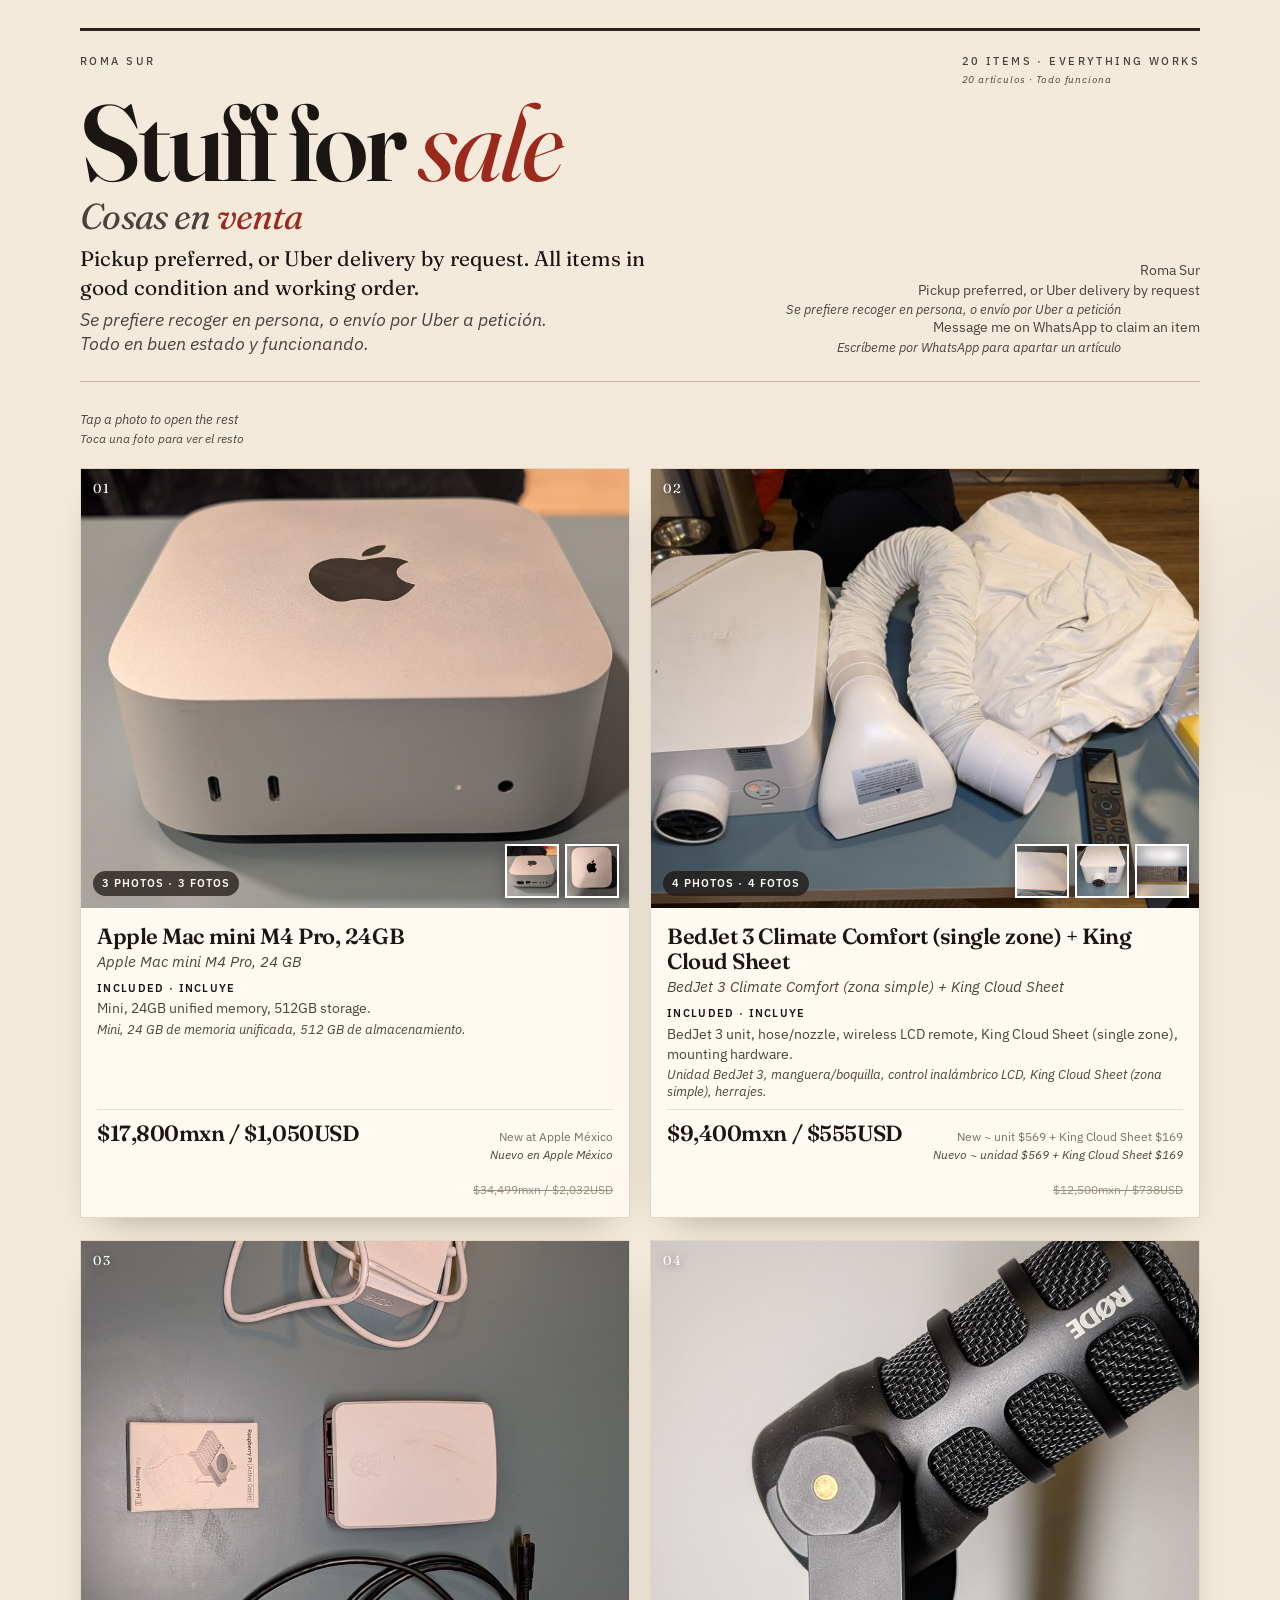
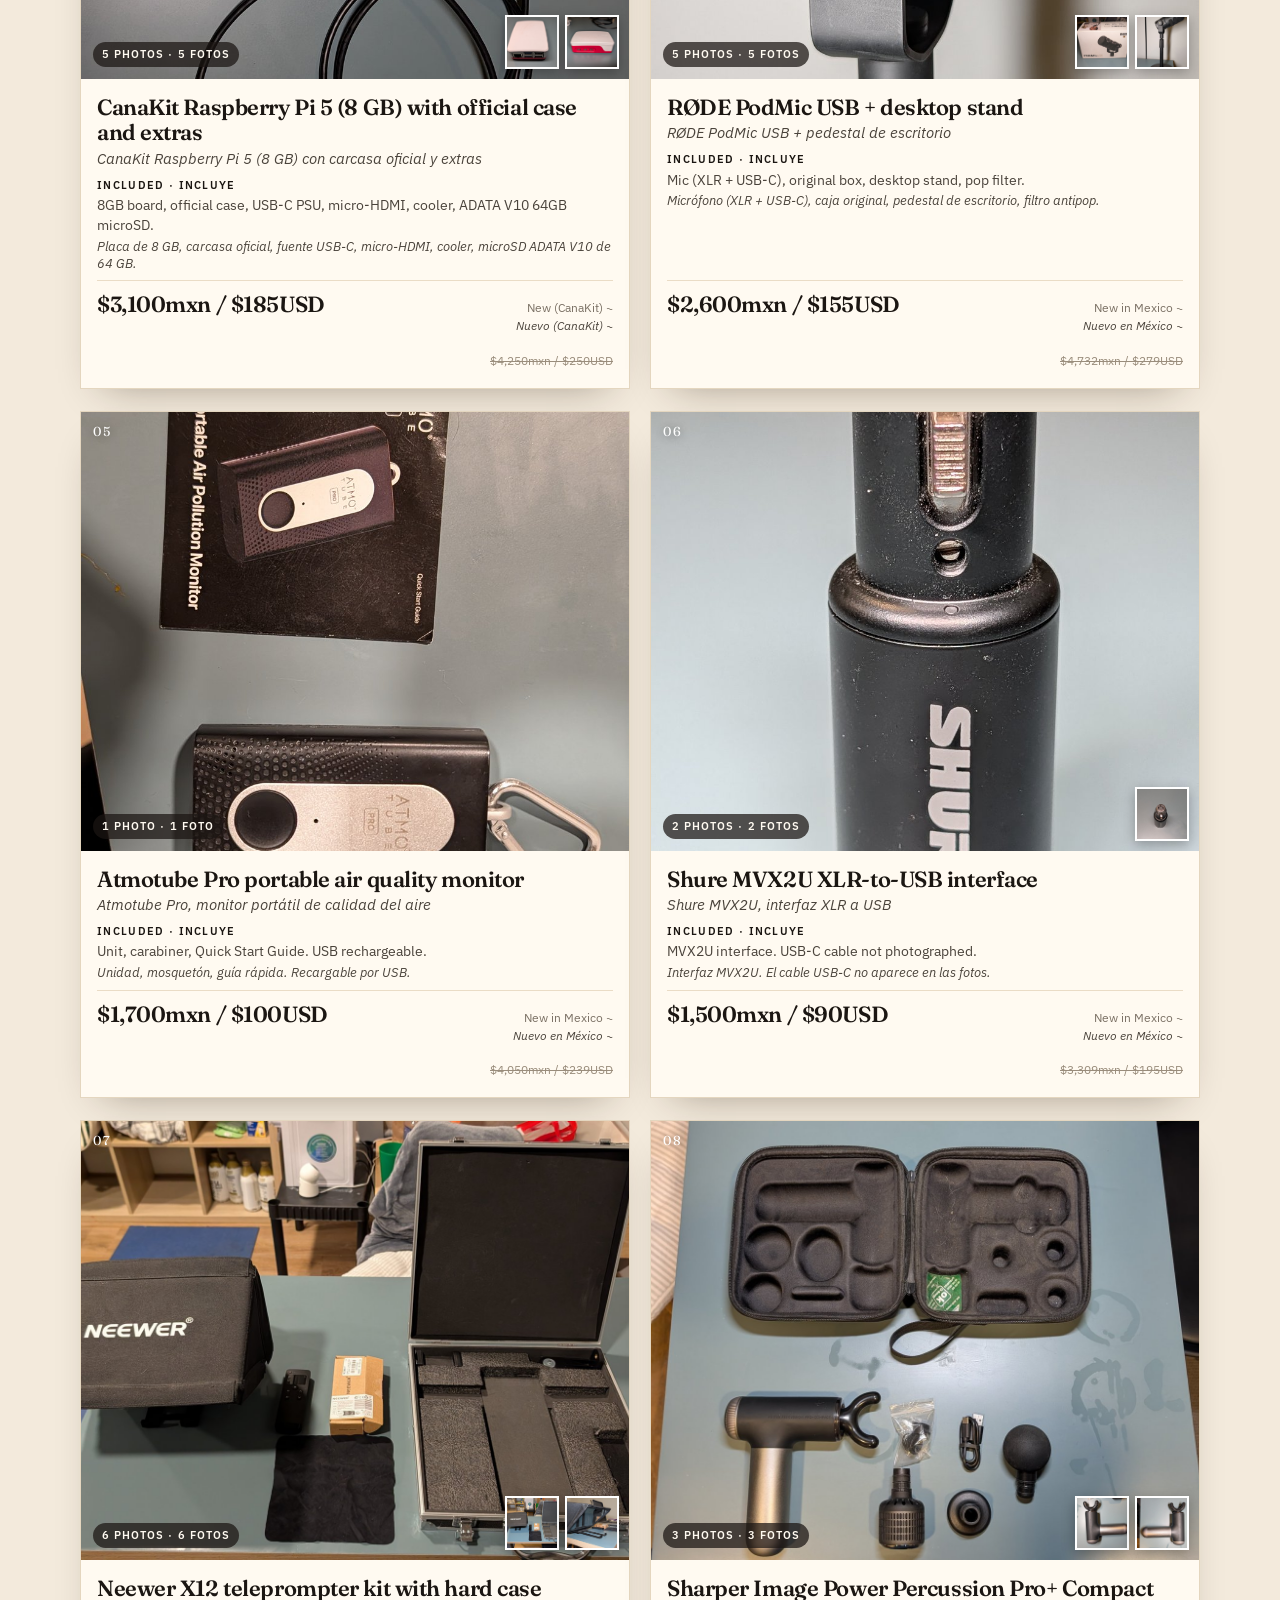
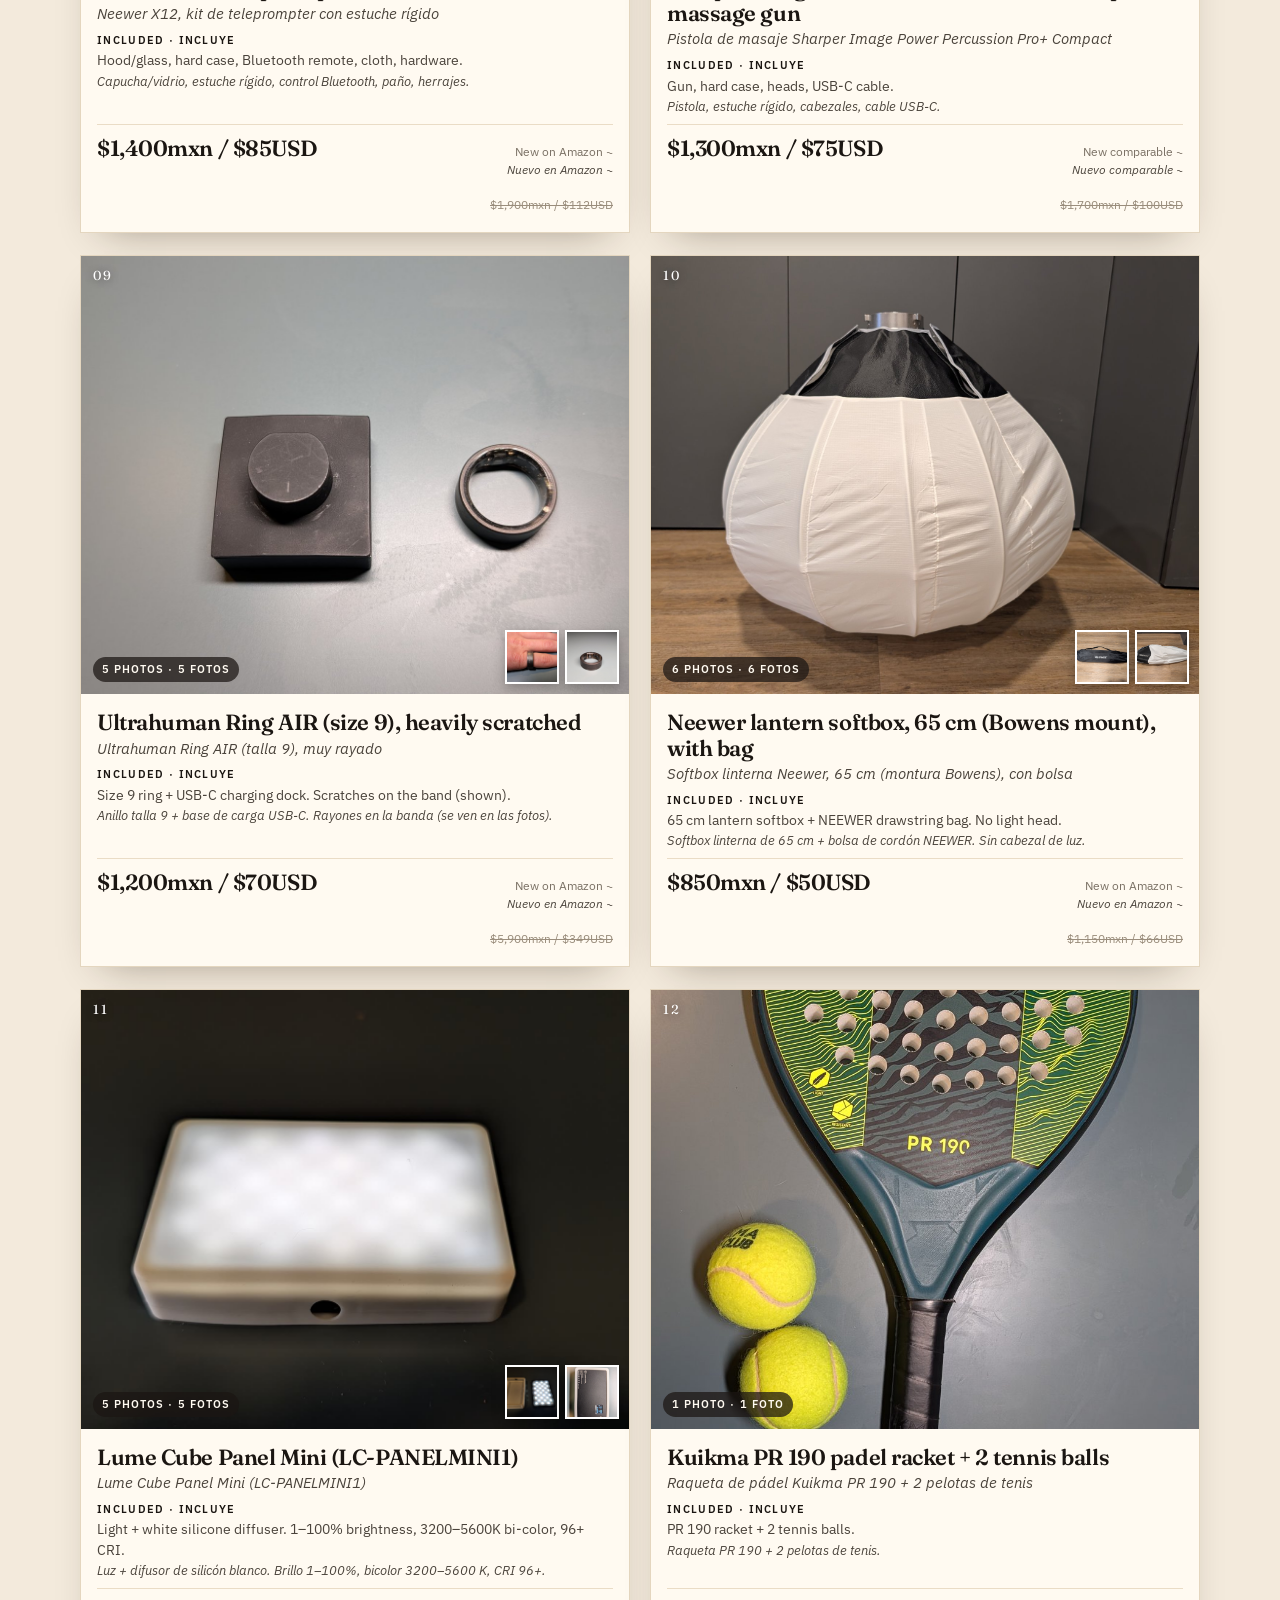
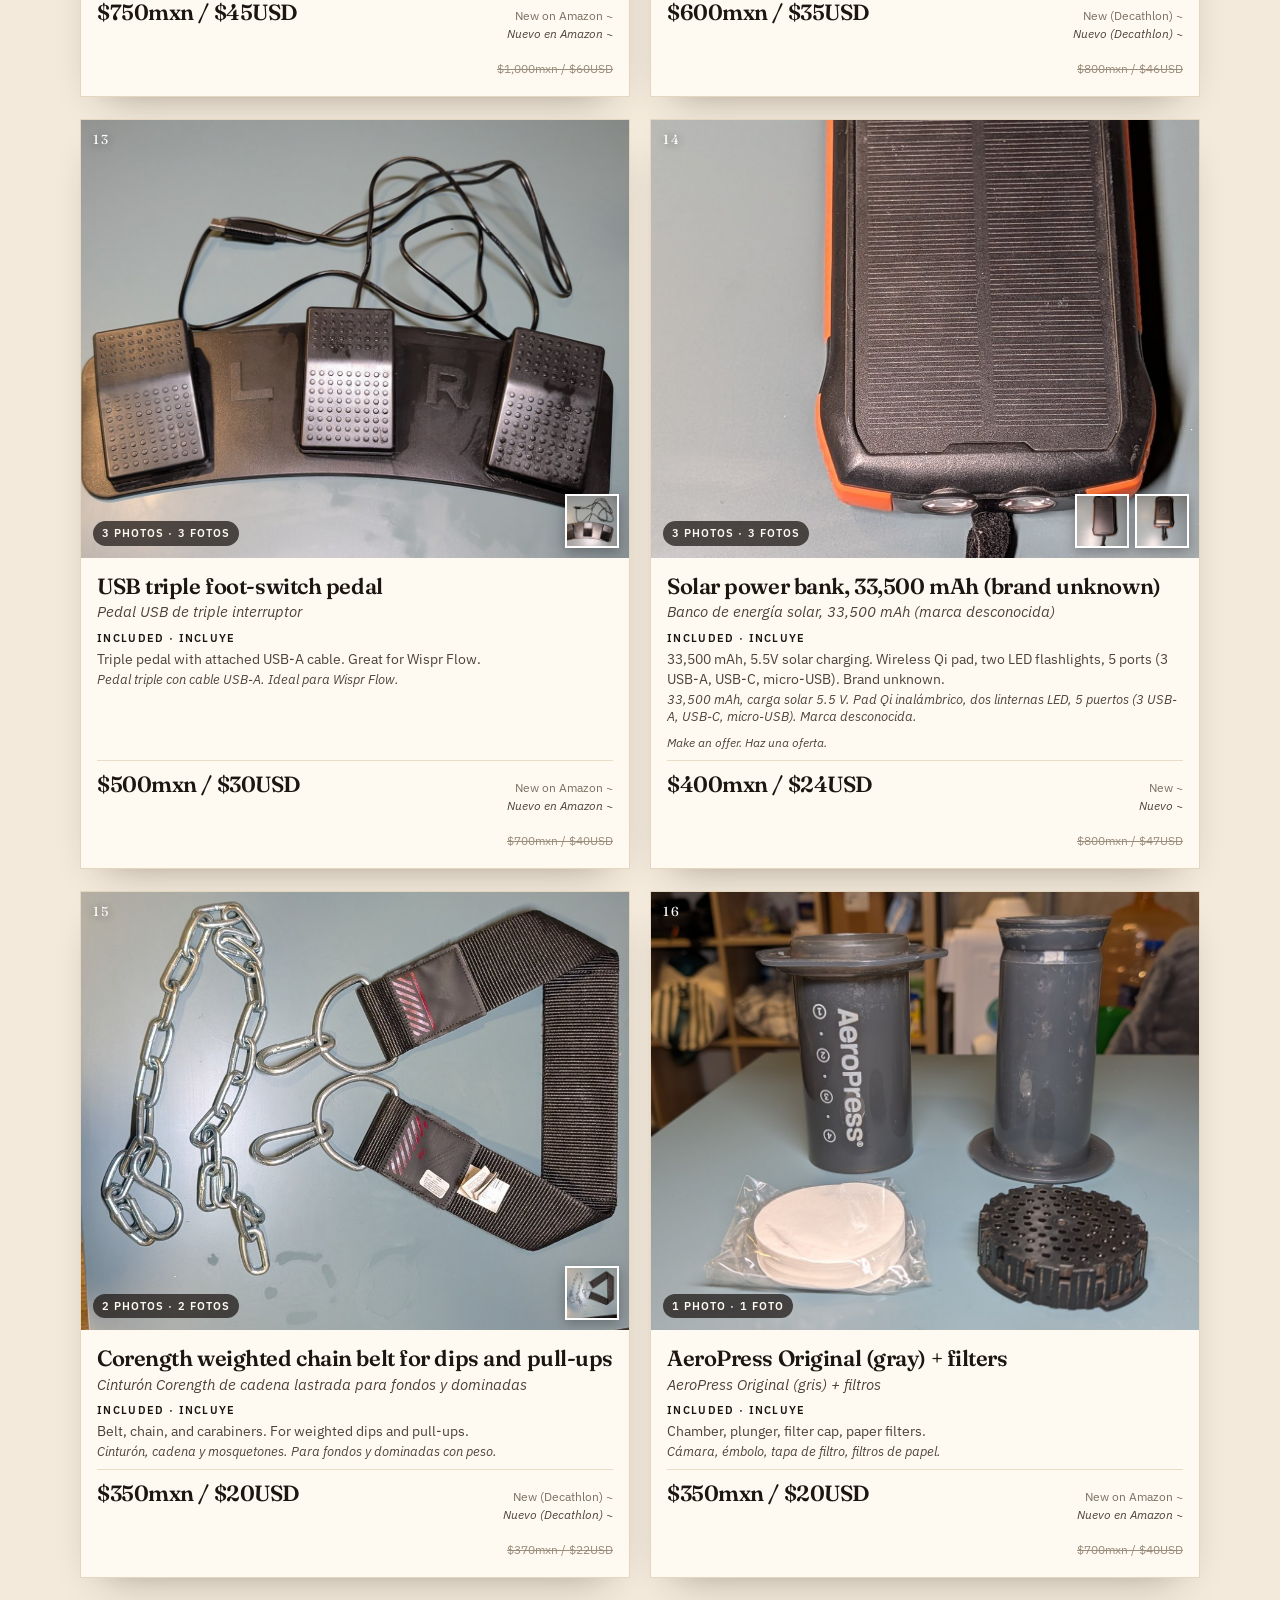
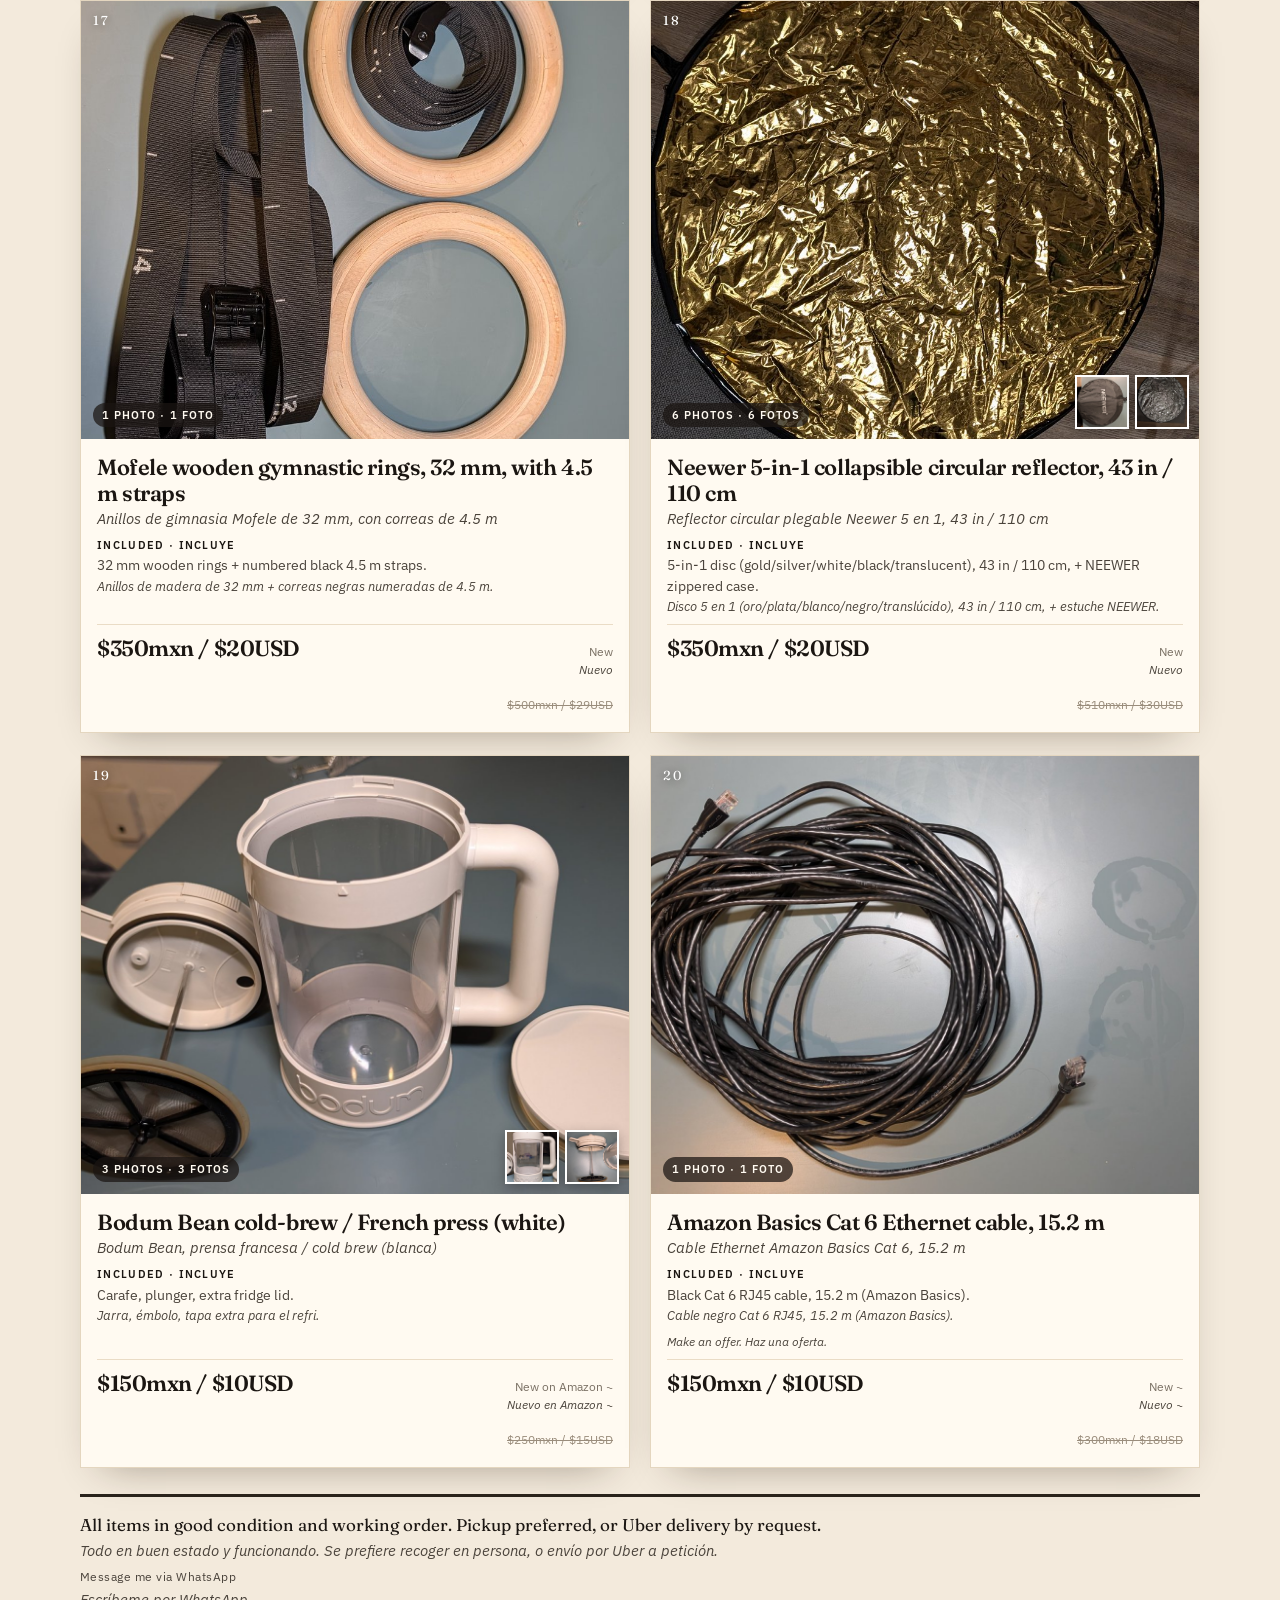
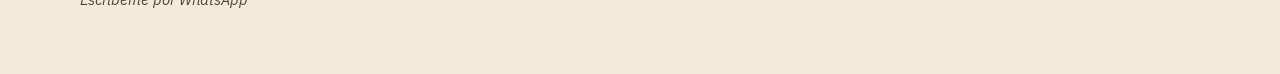
==== index.html @ 6f67b6cb "Publish CDMX sale catalog. Bilingual Stuff for sale page with photo galleries, moved from the old mo" ====
<!DOCTYPE html>
<html lang="es-MX">
<head>
<meta charset="utf-8">
<meta name="viewport" content="width=device-width, initial-scale=1">
<title>Stuff for sale · Cosas en venta</title>
<style>
  @import url("https://fonts.googleapis.com/css2?family=Fraunces:ital,opsz,wght@0,9..144,400;0,9..144,600;0,9..144,700;1,9..144,400;1,9..144,600&family=IBM+Plex+Sans:ital,wght@0,400;0,500;0,600;1,400&display=swap");

  :root {
    --paper: #f3eadc;
    --paper-2: #efe4d2;
    --ink: #1b1612;
    --ink-soft: #4a433b;
    --rule: #c9b89a;
    --rule-strong: #2a241c;
    --wax: #9c2a1c;
    --wax-deep: #6e1810;
    --olive: #3a4a32;
    --olive-soft: #d7e0cf;
    --sold-red: #b11a14;
    --card: #fffaf1;
    --shadow: 0 18px 40px -24px rgba(40, 24, 8, 0.45);
    --display: "Fraunces", "Iowan Old Style", "Palatino Linotype", Palatino, Georgia, serif;
    --sans: "IBM Plex Sans", "Segoe UI", system-ui, -apple-system, sans-serif;
  }

  * { box-sizing: border-box; }
  html { -webkit-text-size-adjust: 100%; }
  body {
    margin: 0;
    background:
      radial-gradient(1200px 500px at 10% -10%, rgba(156, 42, 28, 0.06), transparent 50%),
      radial-gradient(900px 400px at 110% 8%, rgba(58, 74, 50, 0.07), transparent 46%),
      var(--paper);
    color: var(--ink);
    font-family: var(--sans);
    line-height: 1.5;
  }

  .wrap {
    width: min(1120px, calc(100% - 32px));
    margin: 0 auto;
    padding: 28px 0 64px;
  }

  header.mast {
    border-top: 3px solid var(--rule-strong);
    border-bottom: 1px solid var(--rule);
    padding: 22px 0 26px;
    margin-bottom: 28px;
  }
  .kicker {
    display: flex;
    justify-content: space-between;
    gap: 12px;
    flex-wrap: wrap;
    font-size: 11px;
    letter-spacing: 0.22em;
    text-transform: uppercase;
    color: var(--ink-soft);
    font-weight: 500;
  }
  h1 {
    font-family: var(--display);
    font-weight: 600;
    font-size: clamp(52px, 12vw, 108px);
    line-height: 0.86;
    letter-spacing: -0.03em;
    margin: 10px 0 8px;
  }
  h1 em {
    font-style: italic;
    font-weight: 400;
    color: var(--wax);
  }
  .lede {
    display: grid;
    grid-template-columns: 1.3fr 0.9fr;
    gap: 28px;
    align-items: end;
    margin-top: 8px;
  }
  .lede p {
    margin: 0;
    font-family: var(--display);
    font-size: clamp(17px, 2.1vw, 21px);
    line-height: 1.35;
    max-width: 42ch;
  }
  .meta {
    font-size: 13.5px;
    color: var(--ink-soft);
    text-align: right;
  }
  .meta strong { color: var(--ink); font-weight: 600; }
  .contact-blank {
    margin-top: 10px;
    border-bottom: 1px dashed var(--rule);
    min-height: 1.4em;
    font-size: 13px;
    color: #8a7d6c;
  }

  .toolbar {
    display: flex;
    justify-content: space-between;
    align-items: baseline;
    gap: 12px;
    flex-wrap: wrap;
    margin: 6px 0 22px;
    font-size: 12.5px;
    color: var(--ink-soft);
  }
  .toolbar b { color: var(--ink); }
  .hint { font-style: italic; }

  .grid {
    display: grid;
    grid-template-columns: 1fr 1fr;
    gap: 22px 20px;
  }

  article.card {
    background: var(--card);
    border: 1px solid #e4d6bf;
    box-shadow: var(--shadow);
    display: flex;
    flex-direction: column;
    position: relative;
    overflow: hidden;
    break-inside: avoid;
    page-break-inside: avoid;
  }
  article.card.sold { background: #f4eee6; }

  .photo {
    position: relative;
    aspect-ratio: 5 / 4;
    background: #d8cbb6;
    overflow: hidden;
  }
  .photo img.hero {
    width: 100%;
    height: 100%;
    object-fit: cover;
    object-position: center;
    display: block;
    cursor: pointer;
    transition: filter 180ms ease, opacity 180ms ease, transform 400ms ease;
  }
  .photo img.hero:focus-visible {
    outline: 2px solid #fff;
    outline-offset: -3px;
  }
  article.card:hover .photo img.hero { transform: scale(1.03); }
  article.card.sold .photo img.hero {
    filter: grayscale(1) contrast(0.95);
    opacity: 0.42;
    transform: none;
  }

  .idx {
    position: absolute;
    top: 10px;
    left: 12px;
    font-family: var(--display);
    font-size: 13px;
    letter-spacing: 0.14em;
    color: #fff;
    text-shadow: 0 1px 8px rgba(0,0,0,0.45);
    z-index: 2;
  }

  .thumbs {
    position: absolute;
    right: 10px;
    bottom: 10px;
    display: flex;
    gap: 6px;
    z-index: 2;
  }
  .thumbs button {
    width: 54px;
    height: 54px;
    padding: 0;
    border: 2px solid #fff;
    box-shadow: 0 4px 12px rgba(0,0,0,0.28);
    cursor: pointer;
    background: #ccc;
    overflow: hidden;
  }
  .thumbs img {
    width: 100%;
    height: 100%;
    object-fit: cover;
    display: block;
  }

  .stamp {
    display: none;
    position: absolute;
    inset: 0;
    place-items: center;
    pointer-events: none;
    z-index: 3;
  }
  article.card.sold .stamp { display: grid; }
  .stamp span {
    font-family: var(--display);
    font-weight: 700;
    font-size: clamp(42px, 6vw, 64px);
    letter-spacing: 0.12em;
    color: var(--sold-red);
    border: 6px solid var(--sold-red);
    padding: 2px 16px 8px;
    transform: rotate(-16deg);
    mix-blend-mode: multiply;
    opacity: 0.92;
    text-shadow: 1px 1px 0 #1a0a08;
    box-shadow: inset 0 0 0 2px #1a0a08, 0 0 0 2px #1a0a08;
    background: rgba(20, 8, 6, 0.08);
  }

  .body {
    padding: 16px 16px 18px;
    display: flex;
    flex-direction: column;
    gap: 8px;
    flex: 1;
  }
  .toprow {
    display: flex;
    justify-content: space-between;
    align-items: flex-start;
    gap: 10px;
  }
  h2 {
    font-family: var(--display);
    font-weight: 600;
    font-size: 22px;
    line-height: 1.15;
    letter-spacing: -0.02em;
    margin: 0;
    flex: 1 1 auto;
    min-width: 0;
  }
  .chip {
    flex: 0 0 auto;
    border: 1px solid var(--olive);
    background: var(--olive-soft);
    color: var(--olive);
    font-size: 11px;
    font-weight: 600;
    letter-spacing: 0.12em;
    text-transform: uppercase;
    padding: 5px 9px 4px;
    cursor: pointer;
    border-radius: 999px;
    font-family: var(--sans);
  }
  .chip:hover { filter: brightness(0.96); }
  .chip:focus-visible { outline: 2px solid var(--ink); outline-offset: 2px; }
  article.card.sold .chip {
    background: #1b1612;
    border-color: #1b1612;
    color: #f6efe4;
  }

  .inc {
    margin: 0;
    font-size: 13.5px;
    color: var(--ink-soft);
  }
  .inc strong {
    color: var(--ink);
    font-weight: 600;
    font-size: 11px;
    letter-spacing: 0.12em;
    text-transform: uppercase;
    display: block;
    margin-bottom: 2px;
  }

  .price-row {
    margin-top: auto;
    padding-top: 10px;
    border-top: 1px solid #eadcc6;
    display: flex;
    justify-content: space-between;
    align-items: baseline;
    gap: 10px;
  }
  .ask {
    font-family: var(--display);
    font-weight: 600;
    font-size: clamp(16px, 2.1vw, 22px);
    letter-spacing: -0.02em;
    line-height: 1.2;
  }
  article.card.sold .ask {
    color: #8a8074;
    text-decoration: line-through;
    text-decoration-thickness: 2px;
  }
  .ask small {
    font-size: 22px;
    font-style: italic;
    font-weight: 400;
    letter-spacing: 0;
  }
  .compare {
    text-align: right;
    font-size: 12px;
    color: #7a7064;
  }
  .compare s {
    color: #9a8d7c;
    text-decoration-thickness: 1px;
  }
  .note {
    font-size: 12px;
    color: var(--ink-soft);
    font-style: italic;
    margin: 0;
  }

  .footnote {
    margin: 28px 0 0;
    padding: 14px 16px;
    border-left: 3px solid var(--rule);
    color: var(--ink-soft);
    font-size: 13.5px;
  }
  footer.colophon {
    margin-top: 26px;
    padding-top: 16px;
    border-top: 3px solid var(--rule-strong);
    display: grid;
    gap: 8px;
  }
  footer.colophon p {
    margin: 0;
    font-family: var(--display);
    font-size: 17px;
    line-height: 1.4;
  }
  .fine {
    font-family: var(--sans);
    font-size: 12px;
    color: var(--ink-soft);
    letter-spacing: 0.04em;
  }

  @media (max-width: 760px) {
    .wrap { width: min(100% - 22px, 640px); padding-top: 16px; }
    .lede { grid-template-columns: 1fr; gap: 12px; }
    .meta { text-align: left; }
    .grid { grid-template-columns: 1fr; gap: 18px; }
    h1 { font-size: 64px; }
    h2 { font-size: 21px; }
    .photo { aspect-ratio: 4 / 3; }
    .ask { font-size: 34px; }
    article.card:hover .photo img.hero { transform: none; }
  }



  .es {
    display: block;
    font-family: var(--sans);
    font-weight: 400;
    font-style: italic;
    letter-spacing: 0;
    text-transform: none;
    color: var(--ink-soft);
    line-height: 1.3;
  }
  h1 .es {
    font-family: var(--display);
    font-size: clamp(22px, 4.2vw, 36px);
    font-style: italic;
    font-weight: 400;
    color: var(--ink-soft);
    margin-top: 10px;
    letter-spacing: -0.02em;
    line-height: 1.05;
  }
  h1 .es em { font-style: italic; color: var(--wax); font-weight: 400; }
  h2 .es {
    font-size: 14.5px;
    margin-top: 4px;
  }
  .kicker .es {
    font-size: 10px;
    letter-spacing: 0.08em;
    margin-top: 3px;
    text-transform: none;
  }
  .lede .es {
    font-size: 0.88em;
    margin-top: 6px;
    max-width: 46ch;
  }
  .meta .es {
    font-size: 12.5px;
    margin-top: 1px;
  }
  .hint .es { font-size: 12px; margin-top: 2px; }
  .inc .es { font-size: 13px; margin-top: 3px; }
  .note .es { display: inline; font-style: italic; }
  .compare .es { font-size: 11.5px; margin-top: 2px; }
  footer.colophon .es { font-size: 15px; margin-top: 4px; }
  .fine .es { font-size: 12px; margin-top: 2px; }
  .stamp span { text-align: center; line-height: 1.05; }
  .stamp .es {
    font-size: 0.42em;
    letter-spacing: 0.16em;
    color: var(--sold-red);
    margin-top: 0;
  }
  .photo-count .es { display: inline; color: inherit; font-style: normal; }

  .photo-count {
    position: absolute;
    left: 12px;
    bottom: 12px;
    z-index: 2;
    background: rgba(27, 22, 18, 0.72);
    color: #fffaf1;
    font-size: 10.5px;
    font-weight: 600;
    letter-spacing: 0.1em;
    text-transform: uppercase;
    padding: 5px 9px 4px;
    border-radius: 999px;
    pointer-events: none;
    font-family: var(--sans);
  }

  .lightbox {
    position: fixed;
    inset: 0;
    z-index: 80;
    display: none;
    align-items: stretch;
    justify-content: center;
  }
  .lightbox.open { display: flex; }
  html.lb-open,
  html.lb-open body { overflow: hidden; }

  .lb-backdrop {
    position: absolute;
    inset: 0;
    background: rgba(18, 12, 8, 0.88);
    border: 0;
    padding: 0;
    margin: 0;
    cursor: pointer;
  }

  .lb-stage {
    position: relative;
    z-index: 1;
    width: min(1080px, calc(100% - 28px));
    margin: auto;
    display: flex;
    flex-direction: column;
    align-items: center;
    justify-content: center;
    gap: 12px;
    max-height: 100dvh;
    padding: 56px 8px 20px;
    pointer-events: none;
  }
  .lb-stage > * { pointer-events: auto; }

  .lb-frame {
    position: relative;
    display: flex;
    align-items: center;
    justify-content: center;
    width: 100%;
    min-height: 0;
  }

  .lb-img {
    max-width: 100%;
    max-height: min(72dvh, 860px);
    width: auto;
    height: auto;
    object-fit: contain;
    display: block;
    box-shadow: 0 24px 64px rgba(0,0,0,0.5);
    background: #1b1612;
  }

  .lb-close, .lb-prev, .lb-next {
    font-family: var(--display);
    background: var(--card);
    color: var(--ink);
    border: 1px solid #e4d6bf;
    cursor: pointer;
    box-shadow: 0 8px 20px rgba(0,0,0,0.28);
  }
  .lb-close:hover, .lb-prev:hover, .lb-next:hover { background: #fff; }
  .lb-close:focus-visible,
  .lb-prev:focus-visible,
  .lb-next:focus-visible,
  .lb-strip button:focus-visible {
    outline: 2px solid #fffaf1;
    outline-offset: 2px;
  }

  .lb-close {
    position: absolute;
    top: 14px;
    right: 14px;
    z-index: 2;
    width: 44px;
    height: 44px;
    border-radius: 999px;
    font-size: 26px;
    line-height: 1;
  }

  .lb-prev, .lb-next {
    position: absolute;
    top: 50%;
    transform: translateY(-50%);
    width: 46px;
    height: 46px;
    border-radius: 999px;
    font-size: 30px;
    line-height: 1;
    z-index: 2;
  }
  .lb-prev { left: 10px; }
  .lb-next { right: 10px; }
  .lightbox.single .lb-prev,
  .lightbox.single .lb-next { display: none; }

  .lb-meta {
    display: flex;
    justify-content: space-between;
    align-items: baseline;
    gap: 12px;
    width: 100%;
    color: #efe4d2;
    font-size: 13px;
  }
  .lb-caption {
    font-family: var(--display);
    font-size: 18px;
    color: #fffaf1;
  }
  .lb-counter {
    letter-spacing: 0.12em;
    text-transform: uppercase;
    font-size: 11px;
    color: #c9b89a;
    white-space: nowrap;
  }

  .lb-strip {
    display: flex;
    gap: 8px;
    overflow-x: auto;
    max-width: 100%;
    padding: 2px 0 8px;
    scrollbar-width: thin;
  }
  .lb-strip button {
    width: 62px;
    height: 62px;
    padding: 0;
    border: 2px solid transparent;
    box-shadow: 0 2px 8px rgba(0,0,0,0.35);
    cursor: pointer;
    background: #3a3228;
    overflow: hidden;
    flex: 0 0 auto;
  }
  .lb-strip button[aria-current="true"] {
    border-color: #fffaf1;
    box-shadow: 0 0 0 2px var(--wax);
  }
  .lb-strip img {
    width: 100%;
    height: 100%;
    object-fit: cover;
    display: block;
  }

  @media (max-width: 760px) {
    .lb-prev { left: 0; }
    .lb-next { right: 0; }
    .lb-img { max-height: min(62dvh, 640px); }
    .lb-stage { padding: 52px 0 16px; }
  }

  @page { size: letter portrait; margin: 0.32in 0.34in; }
  @media print {
    * { -webkit-print-color-adjust: exact; print-color-adjust: exact; }
    body { background: #fff !important; }
    .wrap { width: 100%; padding: 0; }
    .hint, .thumbs, .toolbar, .photo-count, .lightbox { display: none !important; }
    header.mast { padding: 2px 0 6px; margin-bottom: 8px; }
    .kicker { font-size: 8px; letter-spacing: 0.14em; }
    h1 { font-size: 28px; margin: 0 0 2px; line-height: 0.9; }
    .lede { grid-template-columns: 1.3fr 1fr; gap: 8px; align-items: start; }
    .lede p { font-size: 11px; max-width: none; }
    .meta { font-size: 9px; line-height: 1.3; }
    .contact-blank { margin-top: 2px; font-size: 9px; min-height: 0.9em; }
    .grid { grid-template-columns: 1fr 1fr; gap: 7px 8px; }
    article.card {
      box-shadow: none;
      display: grid;
      grid-template-columns: 92px 1fr;
      break-inside: avoid;
      page-break-inside: avoid;
    }
    .photo { aspect-ratio: auto; height: 100%; min-height: 88px; }
    .body { padding: 4px 7px 5px; gap: 2px; }
    h2 { font-size: 11px; line-height: 1.12; }
    .chip { font-size: 7px; padding: 1px 5px 0; letter-spacing: 0.06em; cursor: default; }
    .inc {
      font-size: 8px;
      line-height: 1.25;
      display: -webkit-box;
      -webkit-box-orient: vertical;
      -webkit-line-clamp: 2;
      overflow: hidden;
    }
    .inc strong { font-size: 7px; margin-bottom: 0; display: inline; margin-right: 3px; }
    .note { font-size: 7.5px; }
    .price-row { padding-top: 2px; }
    .ask { font-size: 10px; }
    .ask small { font-size: 12px; }
    .compare { font-size: 7.5px; }
    .stamp span { font-size: 18px; border-width: 2px; padding: 0 5px 1px; }
    .footnote { margin: 8px 0 0; padding: 4px 6px; font-size: 8px; }
    footer.colophon { margin-top: 8px; padding-top: 5px; gap: 2px; }
    footer.colophon p { font-size: 11px; }
    .fine { font-size: 8px; }
    article.card:hover .photo img.hero { transform: none; }
  }
</style>
</head>
<body>
  <div class="wrap">
    <header class="mast">
      <div class="kicker">
        <span>Roma Sur</span>
        <span>20 items · Everything works<span class="es" lang="es">20 artículos · Todo funciona</span></span>
      </div>
      <h1>Stuff for <em>sale</em><span class="es" lang="es">Cosas en <em>venta</em></span></h1>
      <div class="lede">
        <p>Pickup preferred, or Uber delivery by request. All items in good condition and working order.<span class="es" lang="es">Se prefiere recoger en persona, o envío por Uber a petición. Todo en buen estado y funcionando.</span></p>
        <div class="meta">
          <div>Roma Sur</div>
          <div>Pickup preferred, or Uber delivery by request<span class="es" lang="es">Se prefiere recoger en persona, o envío por Uber a petición</span></div>
          <div>Message me on WhatsApp to claim an item<span class="es" lang="es">Escríbeme por WhatsApp para apartar un artículo</span></div>
        </div>
      </div>
    </header>

    <div class="toolbar">
      <div class="hint">Tap a photo to open the rest<span class="es" lang="es">Toca una foto para ver el resto</span></div>
    </div>

    <main class="grid" id="catalog">

      <article class="card" data-id="apple-mac-mini-m4-pro" data-title-en="Apple Mac mini M4 Pro, 24GB" data-title-es="Apple Mac mini M4 Pro, 24 GB" data-photos="[&quot;photos/PXL_20260902_013140927.jpg&quot;,&quot;photos/PXL_20260902_013150837.jpg&quot;,&quot;photos/PXL_20260902_013200403.jpg&quot;]">
        <div class="photo">
          <span class="idx">01</span>
          <img class="hero" src="photos/PXL_20260902_013140927.jpg" data-photo="photos/PXL_20260902_013140927.jpg" tabindex="0" role="button" alt="Apple Mac mini M4 Pro, front ports and top logo / Apple Mac mini M4 Pro, puertos frontales y logo superior">
          <div class="thumbs">
            <button type="button" aria-label="Rear ports / Puertos traseros" data-photo="photos/PXL_20260902_013150837.jpg">
              <img src="photos/PXL_20260902_013150837.jpg" alt="">
            </button>
            <button type="button" aria-label="Top logo / Logo superior" data-photo="photos/PXL_20260902_013200403.jpg">
              <img src="photos/PXL_20260902_013200403.jpg" alt="">
            </button>
          </div>
          <div class="stamp" aria-hidden="true"><span>SOLD<span class="es" lang="es">VENDIDO</span></span></div>
        </div>
        <div class="body">
          <div class="toprow">
            <h2>Apple Mac mini M4 Pro, 24GB<span class="es" lang="es">Apple Mac mini M4 Pro, 24 GB</span></h2>
          </div>
          <p class="inc"><strong>Included · Incluye</strong> Mini, 24GB unified memory, 512GB storage.<span class="es" lang="es">Mini, 24 GB de memoria unificada, 512 GB de almacenamiento.</span></p>
          
          <div class="price-row">
            <div class="ask">$17,800mxn / $1,050USD</div>
            <div class="compare">New at Apple México<span class="es" lang="es">Nuevo en Apple México</span><br><s>$34,499mxn / $2,032USD</s></div>
          </div>
        </div>
      </article>
      <article class="card" data-id="bedjet-3" data-title-en="BedJet 3 Climate Comfort (single zone) + King Cloud Sheet" data-title-es="BedJet 3 Climate Comfort (zona simple) + King Cloud Sheet" data-photos="[&quot;photos/bedjet-kit.jpg&quot;,&quot;photos/bedjet-top.jpg&quot;,&quot;photos/bedjet-front.jpg&quot;,&quot;photos/bedjet-remote.jpg&quot;]">
        <div class="photo">
          <span class="idx">02</span>
          <img class="hero" src="photos/bedjet-kit.jpg" data-photo="photos/bedjet-kit.jpg" tabindex="0" role="button" alt="BedJet 3 single-zone kit with King Cloud Sheet / Kit BedJet 3 de zona simple con King Cloud Sheet">
          <div class="thumbs">
            <button type="button" aria-label="Top / Arriba" data-photo="photos/bedjet-top.jpg">
              <img src="photos/bedjet-top.jpg" alt="">
            </button>
            <button type="button" aria-label="Front / Frente" data-photo="photos/bedjet-front.jpg">
              <img src="photos/bedjet-front.jpg" alt="">
            </button>
            <button type="button" aria-label="Remote / Control" data-photo="photos/bedjet-remote.jpg">
              <img src="photos/bedjet-remote.jpg" alt="">
            </button>
          </div>
          <div class="stamp" aria-hidden="true"><span>SOLD<span class="es" lang="es">VENDIDO</span></span></div>
        </div>
        <div class="body">
          <div class="toprow">
            <h2>BedJet 3 Climate Comfort (single zone) + King Cloud Sheet<span class="es" lang="es">BedJet 3 Climate Comfort (zona simple) + King Cloud Sheet</span></h2>
          </div>
          <p class="inc"><strong>Included · Incluye</strong> BedJet 3 unit, hose/nozzle, wireless LCD remote, King Cloud Sheet (single zone), mounting hardware.<span class="es" lang="es">Unidad BedJet 3, manguera/boquilla, control inalámbrico LCD, King Cloud Sheet (zona simple), herrajes.</span></p>
          
          <div class="price-row">
            <div class="ask">$9,400mxn / $555USD</div>
            <div class="compare">New ~ unit $569 + King Cloud Sheet $169<span class="es" lang="es">Nuevo ~ unidad $569 + King Cloud Sheet $169</span><br><s>$12,500mxn / $738USD</s></div>
          </div>
        </div>
      </article>
      <article class="card" data-id="canakit-pi5-8gb" data-title-en="CanaKit Raspberry Pi 5 (8 GB) with official case and extras" data-title-es="CanaKit Raspberry Pi 5 (8 GB) con carcasa oficial y extras" data-photos="[&quot;photos/PXL_20260826_134815873.jpg&quot;,&quot;photos/PXL_20260826_134841086.jpg&quot;,&quot;photos/PXL_20260826_134842682.jpg&quot;,&quot;photos/PXL_20260826_134851216.jpg&quot;,&quot;photos/PXL_20260826_134905678.jpg&quot;]">
        <div class="photo">
          <span class="idx">03</span>
          <img class="hero" src="photos/PXL_20260826_134815873.jpg" data-photo="photos/PXL_20260826_134815873.jpg" tabindex="0" role="button" alt="CanaKit Raspberry Pi 5 kit with official case, power supply, and cables / Kit CanaKit Raspberry Pi 5 con carcasa oficial, fuente y cables">
          <div class="thumbs">
            <button type="button" aria-label="Internals / Interior" data-photo="photos/PXL_20260826_134841086.jpg">
              <img src="photos/PXL_20260826_134841086.jpg" alt="">
            </button>
            <button type="button" aria-label="PSU / ports / Fuente y puertos" data-photo="photos/PXL_20260826_134851216.jpg">
              <img src="photos/PXL_20260826_134851216.jpg" alt="">
            </button>
          </div>
          <div class="stamp" aria-hidden="true"><span>SOLD<span class="es" lang="es">VENDIDO</span></span></div>
        </div>
        <div class="body">
          <div class="toprow">
            <h2>CanaKit Raspberry Pi 5 (8 GB) with official case and extras<span class="es" lang="es">CanaKit Raspberry Pi 5 (8 GB) con carcasa oficial y extras</span></h2>
          </div>
          <p class="inc"><strong>Included · Incluye</strong> 8GB board, official case, USB-C PSU, micro-HDMI, cooler, ADATA V10 64GB microSD.<span class="es" lang="es">Placa de 8 GB, carcasa oficial, fuente USB-C, micro-HDMI, cooler, microSD ADATA V10 de 64 GB.</span></p>
          
          <div class="price-row">
            <div class="ask">$3,100mxn / $185USD</div>
            <div class="compare">New (CanaKit) ~<span class="es" lang="es">Nuevo (CanaKit) ~</span><br><s>$4,250mxn / $250USD</s></div>
          </div>
        </div>
      </article>
      <article class="card" data-id="rode-podmic-usb" data-title-en="RØDE PodMic USB + desktop stand" data-title-es="RØDE PodMic USB + pedestal de escritorio" data-photos="[&quot;photos/PXL_20260826_134338659.jpg&quot;,&quot;photos/PXL_20260826_134357354.jpg&quot;,&quot;photos/PXL_20260826_134408629.jpg&quot;,&quot;photos/PXL_20260826_134411944.jpg&quot;,&quot;photos/PXL_20260826_134422929.jpg&quot;]">
        <div class="photo">
          <span class="idx">04</span>
          <img class="hero" src="photos/PXL_20260826_134411944.jpg" data-photo="photos/PXL_20260826_134411944.jpg" tabindex="0" role="button" alt="RØDE PodMic USB on desktop stand / RØDE PodMic USB en pedestal de escritorio">
          <div class="thumbs">
            <button type="button" aria-label="Box / Caja" data-photo="photos/PXL_20260826_134338659.jpg">
              <img src="photos/PXL_20260826_134338659.jpg" alt="">
            </button>
            <button type="button" aria-label="Mic close-up / Detalle del micrófono" data-photo="photos/PXL_20260826_134357354.jpg">
              <img src="photos/PXL_20260826_134357354.jpg" alt="">
            </button>
          </div>
          <div class="stamp" aria-hidden="true"><span>SOLD<span class="es" lang="es">VENDIDO</span></span></div>
        </div>
        <div class="body">
          <div class="toprow">
            <h2>RØDE PodMic USB + desktop stand<span class="es" lang="es">RØDE PodMic USB + pedestal de escritorio</span></h2>
          </div>
          <p class="inc"><strong>Included · Incluye</strong> Mic (XLR + USB-C), original box, desktop stand, pop filter.<span class="es" lang="es">Micrófono (XLR + USB-C), caja original, pedestal de escritorio, filtro antipop.</span></p>
          
          <div class="price-row">
            <div class="ask">$2,600mxn / $155USD</div>
            <div class="compare">New in Mexico ~<span class="es" lang="es">Nuevo en México ~</span><br><s>$4,732mxn / $279USD</s></div>
          </div>
        </div>
      </article>
      <article class="card" data-id="atmotube-pro" data-title-en="Atmotube Pro portable air quality monitor" data-title-es="Atmotube Pro, monitor portátil de calidad del aire" data-photos="[&quot;photos/PXL_20260826_133255400.jpg&quot;]">
        <div class="photo">
          <span class="idx">05</span>
          <img class="hero" src="photos/PXL_20260826_133255400.jpg" data-photo="photos/PXL_20260826_133255400.jpg" tabindex="0" role="button" alt="Atmotube Pro portable air quality monitor with quick start guide / Atmotube Pro, monitor portátil de calidad del aire con guía rápida">
          <div class="stamp" aria-hidden="true"><span>SOLD<span class="es" lang="es">VENDIDO</span></span></div>
        </div>
        <div class="body">
          <div class="toprow">
            <h2>Atmotube Pro portable air quality monitor<span class="es" lang="es">Atmotube Pro, monitor portátil de calidad del aire</span></h2>
          </div>
          <p class="inc"><strong>Included · Incluye</strong> Unit, carabiner, Quick Start Guide. USB rechargeable.<span class="es" lang="es">Unidad, mosquetón, guía rápida. Recargable por USB.</span></p>
          
          <div class="price-row">
            <div class="ask">$1,700mxn / $100USD</div>
            <div class="compare">New in Mexico ~<span class="es" lang="es">Nuevo en México ~</span><br><s>$4,050mxn / $239USD</s></div>
          </div>
        </div>
      </article>
      <article class="card" data-id="shure-mvx2u" data-title-en="Shure MVX2U XLR-to-USB interface" data-title-es="Shure MVX2U, interfaz XLR a USB" data-photos="[&quot;photos/PXL_20260826_134943539.jpg&quot;,&quot;photos/PXL_20260826_134956106.jpg&quot;]">
        <div class="photo">
          <span class="idx">06</span>
          <img class="hero" src="photos/PXL_20260826_134943539.jpg" data-photo="photos/PXL_20260826_134943539.jpg" tabindex="0" role="button" alt="Shure MVX2U XLR-to-USB interface / Interfaz Shure MVX2U de XLR a USB">
          <div class="thumbs">
            <button type="button" aria-label="Second angle" data-photo="photos/PXL_20260826_134956106.jpg">
              <img src="photos/PXL_20260826_134956106.jpg" alt="">
            </button>
          </div>
          <div class="stamp" aria-hidden="true"><span>SOLD<span class="es" lang="es">VENDIDO</span></span></div>
        </div>
        <div class="body">
          <div class="toprow">
            <h2>Shure MVX2U XLR-to-USB interface<span class="es" lang="es">Shure MVX2U, interfaz XLR a USB</span></h2>
          </div>
          <p class="inc"><strong>Included · Incluye</strong> MVX2U interface. USB-C cable not photographed.<span class="es" lang="es">Interfaz MVX2U. El cable USB-C no aparece en las fotos.</span></p>
          
          <div class="price-row">
            <div class="ask">$1,500mxn / $90USD</div>
            <div class="compare">New in Mexico ~<span class="es" lang="es">Nuevo en México ~</span><br><s>$3,309mxn / $195USD</s></div>
          </div>
        </div>
      </article>
      <article class="card" data-id="neewer-x12-teleprompter" data-title-en="Neewer X12 teleprompter kit with hard case" data-title-es="Neewer X12, kit de teleprompter con estuche rígido" data-photos="[&quot;photos/PXL_20260826_133639661.jpg&quot;,&quot;photos/PXL_20260826_134014258.jpg&quot;,&quot;photos/PXL_20260826_134109632.jpg&quot;,&quot;photos/PXL_20260826_134116059.jpg&quot;,&quot;photos/PXL_20260826_134124106.jpg&quot;,&quot;photos/PXL_20260826_134131841.jpg&quot;]">
        <div class="photo">
          <span class="idx">07</span>
          <img class="hero" src="photos/PXL_20260826_134014258.jpg" data-photo="photos/PXL_20260826_134014258.jpg" tabindex="0" role="button" alt="Neewer X12 teleprompter kit laid out with hard case and accessories / Kit de teleprompter Neewer X12 con estuche rígido y accesorios">
          <div class="thumbs">
            <button type="button" aria-label="Assembled / Armado" data-photo="photos/PXL_20260826_134109632.jpg">
              <img src="photos/PXL_20260826_134109632.jpg" alt="">
            </button>
            <button type="button" aria-label="Accessories / Accesorios" data-photo="photos/PXL_20260826_134124106.jpg">
              <img src="photos/PXL_20260826_134124106.jpg" alt="">
            </button>
          </div>
          <div class="stamp" aria-hidden="true"><span>SOLD<span class="es" lang="es">VENDIDO</span></span></div>
        </div>
        <div class="body">
          <div class="toprow">
            <h2>Neewer X12 teleprompter kit with hard case<span class="es" lang="es">Neewer X12, kit de teleprompter con estuche rígido</span></h2>
          </div>
          <p class="inc"><strong>Included · Incluye</strong> Hood/glass, hard case, Bluetooth remote, cloth, hardware.<span class="es" lang="es">Capucha/vidrio, estuche rígido, control Bluetooth, paño, herrajes.</span></p>
          
          <div class="price-row">
            <div class="ask">$1,400mxn / $85USD</div>
            <div class="compare">New on Amazon ~<span class="es" lang="es">Nuevo en Amazon ~</span><br><s>$1,900mxn / $112USD</s></div>
          </div>
        </div>
      </article>
      <article class="card" data-id="sharper-image-massage-gun" data-title-en="Sharper Image Power Percussion Pro+ Compact massage gun" data-title-es="Pistola de masaje Sharper Image Power Percussion Pro+ Compact" data-photos="[&quot;photos/PXL_20260826_182632869.jpg&quot;,&quot;photos/PXL_20260826_182638128.jpg&quot;,&quot;photos/PXL_20260826_182645591.jpg&quot;]">
        <div class="photo">
          <span class="idx">08</span>
          <img class="hero" src="photos/PXL_20260826_182632869.jpg" data-photo="photos/PXL_20260826_182632869.jpg" tabindex="0" role="button" alt="Sharper Image Power Percussion Pro+ Compact kit with hard case and heads / Kit Sharper Image Power Percussion Pro+ Compact con estuche y cabezales">
          <div class="thumbs">
            <button type="button" aria-label="Gun detail / Detalle de la pistola" data-photo="photos/PXL_20260826_182638128.jpg">
              <img src="photos/PXL_20260826_182638128.jpg" alt="">
            </button>
            <button type="button" aria-label="Brand mark / Marca" data-photo="photos/PXL_20260826_182645591.jpg">
              <img src="photos/PXL_20260826_182645591.jpg" alt="">
            </button>
          </div>
          <div class="stamp" aria-hidden="true"><span>SOLD<span class="es" lang="es">VENDIDO</span></span></div>
        </div>
        <div class="body">
          <div class="toprow">
            <h2>Sharper Image Power Percussion Pro+ Compact massage gun<span class="es" lang="es">Pistola de masaje Sharper Image Power Percussion Pro+ Compact</span></h2>
          </div>
          <p class="inc"><strong>Included · Incluye</strong> Gun, hard case, heads, USB-C cable.<span class="es" lang="es">Pistola, estuche rígido, cabezales, cable USB-C.</span></p>
          
          <div class="price-row">
            <div class="ask">$1,300mxn / $75USD</div>
            <div class="compare">New comparable ~<span class="es" lang="es">Nuevo comparable ~</span><br><s>$1,700mxn / $100USD</s></div>
          </div>
        </div>
      </article>
      <article class="card" data-id="ultrahuman-air-ring" data-title-en="Ultrahuman Ring AIR (size 9), heavily scratched" data-title-es="Ultrahuman Ring AIR (talla 9), muy rayado" data-photos="[&quot;photos/PXL_20260826_134626424.jpg&quot;,&quot;photos/PXL_20260826_134652293.jpg&quot;,&quot;photos/PXL_20260826_134707314.jpg&quot;,&quot;photos/PXL_20260826_134714011.jpg&quot;,&quot;photos/PXL_20260826_134743478.jpg&quot;]">
        <div class="photo">
          <span class="idx">09</span>
          <img class="hero" src="photos/PXL_20260826_134626424.jpg" data-photo="photos/PXL_20260826_134626424.jpg" tabindex="0" role="button" alt="Ultrahuman Ring AIR size 9 with wireless charging dock / Ultrahuman Ring AIR talla 9 con base de carga">
          <div class="thumbs">
            <button type="button" aria-label="Charging dock / Base de carga" data-photo="photos/PXL_20260826_134743478.jpg">
              <img src="photos/PXL_20260826_134743478.jpg" alt="">
            </button>
            <button type="button" aria-label="Scratches / Rayones" data-photo="photos/PXL_20260826_134707314.jpg">
              <img src="photos/PXL_20260826_134707314.jpg" alt="">
            </button>
          </div>
          <div class="stamp" aria-hidden="true"><span>SOLD<span class="es" lang="es">VENDIDO</span></span></div>
        </div>
        <div class="body">
          <div class="toprow">
            <h2>Ultrahuman Ring AIR (size 9), heavily scratched<span class="es" lang="es">Ultrahuman Ring AIR (talla 9), muy rayado</span></h2>
          </div>
          <p class="inc"><strong>Included · Incluye</strong> Size 9 ring + USB-C charging dock. Scratches on the band (shown).<span class="es" lang="es">Anillo talla 9 + base de carga USB-C. Rayones en la banda (se ven en las fotos).</span></p>
          
          <div class="price-row">
            <div class="ask">$1,200mxn / $70USD</div>
            <div class="compare">New on Amazon ~<span class="es" lang="es">Nuevo en Amazon ~</span><br><s>$5,900mxn / $349USD</s></div>
          </div>
        </div>
      </article>
      <article class="card" data-id="neewer-lantern-softbox" data-title-en="Neewer lantern softbox, 65 cm (Bowens mount), with bag" data-title-es="Softbox linterna Neewer, 65 cm (montura Bowens), con bolsa" data-photos="[&quot;photos/PXL_20260816_183229438.jpg&quot;,&quot;photos/PXL_20260816_183234628.jpg&quot;,&quot;photos/PXL_20260816_183247531.jpg&quot;,&quot;photos/PXL_20260816_183252354.jpg&quot;,&quot;photos/PXL_20260816_183313198.jpg&quot;,&quot;photos/PXL_20260816_183334958.jpg&quot;]">
        <div class="photo">
          <span class="idx">10</span>
          <img class="hero" src="photos/PXL_20260816_183229438.jpg" data-photo="photos/PXL_20260816_183229438.jpg" tabindex="0" role="button" alt="Neewer 65 cm lantern softbox standing on a wood floor / Softbox linterna Neewer de 65 cm sobre piso de madera">
          <div class="thumbs">
            <button type="button" aria-label="Carry bag / Bolsa" data-photo="photos/PXL_20260816_183334958.jpg">
              <img src="photos/PXL_20260816_183334958.jpg" alt="">
            </button>
            <button type="button" aria-label="Collapsed / Plegado" data-photo="photos/PXL_20260816_183313198.jpg">
              <img src="photos/PXL_20260816_183313198.jpg" alt="">
            </button>
          </div>
          <div class="stamp" aria-hidden="true"><span>SOLD<span class="es" lang="es">VENDIDO</span></span></div>
        </div>
        <div class="body">
          <div class="toprow">
            <h2>Neewer lantern softbox, 65 cm (Bowens mount), with bag<span class="es" lang="es">Softbox linterna Neewer, 65 cm (montura Bowens), con bolsa</span></h2>
          </div>
          <p class="inc"><strong>Included · Incluye</strong> 65 cm lantern softbox + NEEWER drawstring bag. No light head.<span class="es" lang="es">Softbox linterna de 65 cm + bolsa de cordón NEEWER. Sin cabezal de luz.</span></p>
          
          <div class="price-row">
            <div class="ask">$850mxn / $50USD</div>
            <div class="compare">New on Amazon ~<span class="es" lang="es">Nuevo en Amazon ~</span><br><s>$1,150mxn / $66USD</s></div>
          </div>
        </div>
      </article>
      <article class="card" data-id="lume-cube-panel-mini" data-title-en="Lume Cube Panel Mini (LC-PANELMINI1)" data-title-es="Lume Cube Panel Mini (LC-PANELMINI1)" data-photos="[&quot;photos/lumecube-on.jpg&quot;,&quot;photos/lumecube-leds.jpg&quot;,&quot;photos/lumecube-back.jpg&quot;,&quot;photos/lumecube-back-2.jpg&quot;,&quot;photos/lumecube-back-3.jpg&quot;]">
        <div class="photo">
          <span class="idx">11</span>
          <img class="hero" src="photos/lumecube-on.jpg" data-photo="photos/lumecube-on.jpg" tabindex="0" role="button" alt="Lume Cube Panel Mini on with white silicone diffuser / Lume Cube Panel Mini encendido con difusor de silicón blanco">
          <div class="thumbs">
            <button type="button" aria-label="LEDs" data-photo="photos/lumecube-leds.jpg">
              <img src="photos/lumecube-leds.jpg" alt="">
            </button>
            <button type="button" aria-label="Back / Reverso" data-photo="photos/lumecube-back.jpg">
              <img src="photos/lumecube-back.jpg" alt="">
            </button>
          </div>
          <div class="stamp" aria-hidden="true"><span>SOLD<span class="es" lang="es">VENDIDO</span></span></div>
        </div>
        <div class="body">
          <div class="toprow">
            <h2>Lume Cube Panel Mini (LC-PANELMINI1)<span class="es" lang="es">Lume Cube Panel Mini (LC-PANELMINI1)</span></h2>
          </div>
          <p class="inc"><strong>Included · Incluye</strong> Light + white silicone diffuser. 1–100% brightness, 3200–5600K bi-color, 96+ CRI.<span class="es" lang="es">Luz + difusor de silicón blanco. Brillo 1–100%, bicolor 3200–5600 K, CRI 96+.</span></p>
          
          <div class="price-row">
            <div class="ask">$750mxn / $45USD</div>
            <div class="compare">New on Amazon ~<span class="es" lang="es">Nuevo en Amazon ~</span><br><s>$1,000mxn / $60USD</s></div>
          </div>
        </div>
      </article>
      <article class="card" data-id="kuikma-pr190-padel" data-title-en="Kuikma PR 190 padel racket + 2 tennis balls" data-title-es="Raqueta de pádel Kuikma PR 190 + 2 pelotas de tenis" data-photos="[&quot;photos/PXL_20260826_183221987.jpg&quot;]">
        <div class="photo">
          <span class="idx">12</span>
          <img class="hero" src="photos/PXL_20260826_183221987.jpg" data-photo="photos/PXL_20260826_183221987.jpg" tabindex="0" role="button" alt="Kuikma PR 190 padel racket with two tennis balls / Raqueta de pádel Kuikma PR 190 con dos pelotas de tenis">
          <div class="stamp" aria-hidden="true"><span>SOLD<span class="es" lang="es">VENDIDO</span></span></div>
        </div>
        <div class="body">
          <div class="toprow">
            <h2>Kuikma PR 190 padel racket + 2 tennis balls<span class="es" lang="es">Raqueta de pádel Kuikma PR 190 + 2 pelotas de tenis</span></h2>
          </div>
          <p class="inc"><strong>Included · Incluye</strong> PR 190 racket + 2 tennis balls.<span class="es" lang="es">Raqueta PR 190 + 2 pelotas de tenis.</span></p>
          
          <div class="price-row">
            <div class="ask">$600mxn / $35USD</div>
            <div class="compare">New (Decathlon) ~<span class="es" lang="es">Nuevo (Decathlon) ~</span><br><s>$800mxn / $46USD</s></div>
          </div>
        </div>
      </article>
      <article class="card" data-id="usb-triple-foot-switch" data-title-en="USB triple foot-switch pedal" data-title-es="Pedal USB de triple interruptor" data-photos="[&quot;photos/PXL_20260826_135742336.jpg&quot;,&quot;photos/PXL_20260826_135808832.jpg&quot;,&quot;photos/PXL_20260826_135812229.jpg&quot;]">
        <div class="photo">
          <span class="idx">13</span>
          <img class="hero" src="photos/PXL_20260826_135742336.jpg" data-photo="photos/PXL_20260826_135742336.jpg" tabindex="0" role="button" alt="USB triple foot-switch pedal / Pedal USB de triple interruptor">
          <div class="thumbs">
            <button type="button" aria-label="Second angle" data-photo="photos/PXL_20260826_135808832.jpg">
              <img src="photos/PXL_20260826_135808832.jpg" alt="">
            </button>
          </div>
          <div class="stamp" aria-hidden="true"><span>SOLD<span class="es" lang="es">VENDIDO</span></span></div>
        </div>
        <div class="body">
          <div class="toprow">
            <h2>USB triple foot-switch pedal<span class="es" lang="es">Pedal USB de triple interruptor</span></h2>
          </div>
          <p class="inc"><strong>Included · Incluye</strong> Triple pedal with attached USB-A cable. Great for Wispr Flow.<span class="es" lang="es">Pedal triple con cable USB-A. Ideal para Wispr Flow.</span></p>
          
          <div class="price-row">
            <div class="ask">$500mxn / $30USD</div>
            <div class="compare">New on Amazon ~<span class="es" lang="es">Nuevo en Amazon ~</span><br><s>$700mxn / $40USD</s></div>
          </div>
        </div>
      </article>
      <article class="card" data-id="solar-power-bank" data-title-en="Solar power bank, 33,500 mAh (brand unknown)" data-title-es="Banco de energía solar, 33,500 mAh (marca desconocida)" data-photos="[&quot;photos/PXL_20260826_135034581.jpg&quot;,&quot;photos/PXL_20260826_135044541.jpg&quot;,&quot;photos/PXL_20260826_135057248.jpg&quot;]">
        <div class="photo">
          <span class="idx">14</span>
          <img class="hero" src="photos/PXL_20260826_135034581.jpg" data-photo="photos/PXL_20260826_135034581.jpg" tabindex="0" role="button" alt="Rugged solar power bank with orange bumpers / Banco de energía solar con protectores naranja">
          <div class="thumbs">
            <button type="button" aria-label="Front / flashlight / Frente / linterna" data-photo="photos/PXL_20260826_135044541.jpg">
              <img src="photos/PXL_20260826_135044541.jpg" alt="">
            </button>
            <button type="button" aria-label="Back / wireless pad / Reverso / carga inalámbrica" data-photo="photos/PXL_20260826_135057248.jpg">
              <img src="photos/PXL_20260826_135057248.jpg" alt="">
            </button>
          </div>
          <div class="stamp" aria-hidden="true"><span>SOLD<span class="es" lang="es">VENDIDO</span></span></div>
        </div>
        <div class="body">
          <div class="toprow">
            <h2>Solar power bank, 33,500 mAh (brand unknown)<span class="es" lang="es">Banco de energía solar, 33,500 mAh (marca desconocida)</span></h2>
          </div>
          <p class="inc"><strong>Included · Incluye</strong> 33,500 mAh, 5.5V solar charging. Wireless Qi pad, two LED flashlights, 5 ports (3 USB-A, USB-C, micro-USB). Brand unknown.<span class="es" lang="es">33,500 mAh, carga solar 5.5 V. Pad Qi inalámbrico, dos linternas LED, 5 puertos (3 USB-A, USB-C, micro-USB). Marca desconocida.</span></p>
          <p class="note">Make an offer. <span class="es" lang="es">Haz una oferta.</span></p>
          <div class="price-row">
            <div class="ask">$400mxn / $24USD</div>
            <div class="compare">New ~<span class="es" lang="es">Nuevo ~</span><br><s>$800mxn / $47USD</s></div>
          </div>
        </div>
      </article>
      <article class="card" data-id="corength-dip-belt" data-title-en="Corength weighted chain belt for dips and pull-ups" data-title-es="Cinturón Corength de cadena lastrada para fondos y dominadas" data-photos="[&quot;photos/PXL_20260826_183034306.jpg&quot;,&quot;photos/PXL_20260826_183054813.jpg&quot;]">
        <div class="photo">
          <span class="idx">15</span>
          <img class="hero" src="photos/PXL_20260826_183034306.jpg" data-photo="photos/PXL_20260826_183034306.jpg" tabindex="0" role="button" alt="Corength weighted chain belt with chain and carabiners / Cinturón Corength de cadena lastrada con cadena y mosquetones">
          <div class="thumbs">
            <button type="button" aria-label="Belt + chain / Cinturón y cadena" data-photo="photos/PXL_20260826_183054813.jpg">
              <img src="photos/PXL_20260826_183054813.jpg" alt="">
            </button>
          </div>
          <div class="stamp" aria-hidden="true"><span>SOLD<span class="es" lang="es">VENDIDO</span></span></div>
        </div>
        <div class="body">
          <div class="toprow">
            <h2>Corength weighted chain belt for dips and pull-ups<span class="es" lang="es">Cinturón Corength de cadena lastrada para fondos y dominadas</span></h2>
          </div>
          <p class="inc"><strong>Included · Incluye</strong> Belt, chain, and carabiners. For weighted dips and pull-ups.<span class="es" lang="es">Cinturón, cadena y mosquetones. Para fondos y dominadas con peso.</span></p>
          
          <div class="price-row">
            <div class="ask">$350mxn / $20USD</div>
            <div class="compare">New (Decathlon) ~<span class="es" lang="es">Nuevo (Decathlon) ~</span><br><s>$370mxn / $22USD</s></div>
          </div>
        </div>
      </article>
      <article class="card" data-id="aeropress-original" data-title-en="AeroPress Original (gray) + filters" data-title-es="AeroPress Original (gris) + filtros" data-photos="[&quot;photos/PXL_20260826_182455052.jpg&quot;]">
        <div class="photo">
          <span class="idx">16</span>
          <img class="hero" src="photos/PXL_20260826_182455052.jpg" data-photo="photos/PXL_20260826_182455052.jpg" tabindex="0" role="button" alt="AeroPress Original gray chamber, plunger, filter cap, and paper filters / AeroPress Original gris con cámara, émbolo, tapa y filtros de papel">
          <div class="stamp" aria-hidden="true"><span>SOLD<span class="es" lang="es">VENDIDO</span></span></div>
        </div>
        <div class="body">
          <div class="toprow">
            <h2>AeroPress Original (gray) + filters<span class="es" lang="es">AeroPress Original (gris) + filtros</span></h2>
          </div>
          <p class="inc"><strong>Included · Incluye</strong> Chamber, plunger, filter cap, paper filters.<span class="es" lang="es">Cámara, émbolo, tapa de filtro, filtros de papel.</span></p>
          
          <div class="price-row">
            <div class="ask">$350mxn / $20USD</div>
            <div class="compare">New on Amazon ~<span class="es" lang="es">Nuevo en Amazon ~</span><br><s>$700mxn / $40USD</s></div>
          </div>
        </div>
      </article>
      <article class="card" data-id="wooden-gymnastic-rings" data-title-en="Mofele wooden gymnastic rings, 32 mm, with 4.5 m straps" data-title-es="Anillos de gimnasia Mofele de 32 mm, con correas de 4.5 m" data-photos="[&quot;photos/PXL_20260826_183347353.jpg&quot;]">
        <div class="photo">
          <span class="idx">17</span>
          <img class="hero" src="photos/PXL_20260826_183347353.jpg" data-photo="photos/PXL_20260826_183347353.jpg" tabindex="0" role="button" alt="Mofele wooden gymnastic rings with numbered 4.5 m straps / Anillos de gimnasia Mofele de madera con correas numeradas de 4.5 m">
          <div class="stamp" aria-hidden="true"><span>SOLD<span class="es" lang="es">VENDIDO</span></span></div>
        </div>
        <div class="body">
          <div class="toprow">
            <h2>Mofele wooden gymnastic rings, 32 mm, with 4.5 m straps<span class="es" lang="es">Anillos de gimnasia Mofele de 32 mm, con correas de 4.5 m</span></h2>
          </div>
          <p class="inc"><strong>Included · Incluye</strong> 32 mm wooden rings + numbered black 4.5 m straps.<span class="es" lang="es">Anillos de madera de 32 mm + correas negras numeradas de 4.5 m.</span></p>
          
          <div class="price-row">
            <div class="ask">$350mxn / $20USD</div>
            <div class="compare">New<span class="es" lang="es">Nuevo</span><br><s>$500mxn / $29USD</s></div>
          </div>
        </div>
      </article>
      <article class="card" data-id="neewer-5in1-reflector" data-title-en="Neewer 5-in-1 collapsible circular reflector, 43 in / 110 cm" data-title-es="Reflector circular plegable Neewer 5 en 1, 43 in / 110 cm" data-photos="[&quot;photos/PXL_20260826_133330010.jpg&quot;,&quot;photos/PXL_20260826_133350002.jpg&quot;,&quot;photos/PXL_20260826_133357118.jpg&quot;,&quot;photos/PXL_20260826_133420489.jpg&quot;,&quot;photos/PXL_20260826_133445475.jpg&quot;,&quot;photos/PXL_20260826_133501360.jpg&quot;]">
        <div class="photo">
          <span class="idx">18</span>
          <img class="hero" src="photos/PXL_20260826_133501360.jpg" data-photo="photos/PXL_20260826_133501360.jpg" tabindex="0" role="button" alt="Neewer 5-in-1 gold reflector, 43 in / 110 cm, opened on the floor / Reflector Neewer 5 en 1 dorado de 43 in / 110 cm abierto en el piso">
          <div class="thumbs">
            <button type="button" aria-label="Carry case / Estuche" data-photo="photos/PXL_20260826_133330010.jpg">
              <img src="photos/PXL_20260826_133330010.jpg" alt="">
            </button>
            <button type="button" aria-label="Silver side / Lado plata" data-photo="photos/PXL_20260826_133350002.jpg">
              <img src="photos/PXL_20260826_133350002.jpg" alt="">
            </button>
          </div>
          <div class="stamp" aria-hidden="true"><span>SOLD<span class="es" lang="es">VENDIDO</span></span></div>
        </div>
        <div class="body">
          <div class="toprow">
            <h2>Neewer 5-in-1 collapsible circular reflector, 43 in / 110 cm<span class="es" lang="es">Reflector circular plegable Neewer 5 en 1, 43 in / 110 cm</span></h2>
          </div>
          <p class="inc"><strong>Included · Incluye</strong> 5-in-1 disc (gold/silver/white/black/translucent), 43 in / 110 cm, + NEEWER zippered case.<span class="es" lang="es">Disco 5 en 1 (oro/plata/blanco/negro/translúcido), 43 in / 110 cm, + estuche NEEWER.</span></p>
          
          <div class="price-row">
            <div class="ask">$350mxn / $20USD</div>
            <div class="compare">New<span class="es" lang="es">Nuevo</span><br><s>$510mxn / $30USD</s></div>
          </div>
        </div>
      </article>
      <article class="card" data-id="bodum-bean-press" data-title-en="Bodum Bean cold-brew / French press (white)" data-title-es="Bodum Bean, prensa francesa / cold brew (blanca)" data-photos="[&quot;photos/PXL_20260826_183547442.jpg&quot;,&quot;photos/PXL_20260826_183554301.jpg&quot;,&quot;photos/PXL_20260826_183601265.jpg&quot;]">
        <div class="photo">
          <span class="idx">19</span>
          <img class="hero" src="photos/PXL_20260826_183547442.jpg" data-photo="photos/PXL_20260826_183547442.jpg" tabindex="0" role="button" alt="White Bodum press carafe with plunger and extra lid / Prensa Bodum blanca con émbolo y tapa extra">
          <div class="thumbs">
            <button type="button" aria-label="Carafe / Jarra" data-photo="photos/PXL_20260826_183554301.jpg">
              <img src="photos/PXL_20260826_183554301.jpg" alt="">
            </button>
            <button type="button" aria-label="Plunger / Émbolo" data-photo="photos/PXL_20260826_183601265.jpg">
              <img src="photos/PXL_20260826_183601265.jpg" alt="">
            </button>
          </div>
          <div class="stamp" aria-hidden="true"><span>SOLD<span class="es" lang="es">VENDIDO</span></span></div>
        </div>
        <div class="body">
          <div class="toprow">
            <h2>Bodum Bean cold-brew / French press (white)<span class="es" lang="es">Bodum Bean, prensa francesa / cold brew (blanca)</span></h2>
          </div>
          <p class="inc"><strong>Included · Incluye</strong> Carafe, plunger, extra fridge lid.<span class="es" lang="es">Jarra, émbolo, tapa extra para el refri.</span></p>
          
          <div class="price-row">
            <div class="ask">$150mxn / $10USD</div>
            <div class="compare">New on Amazon ~<span class="es" lang="es">Nuevo en Amazon ~</span><br><s>$250mxn / $15USD</s></div>
          </div>
        </div>
      </article>
      <article class="card" data-id="cat5e-ethernet-cable" data-title-en="Amazon Basics Cat 6 Ethernet cable, 15.2 m" data-title-es="Cable Ethernet Amazon Basics Cat 6, 15.2 m" data-photos="[&quot;photos/PXL_20260826_182525065.jpg&quot;]">
        <div class="photo">
          <span class="idx">20</span>
          <img class="hero" src="photos/PXL_20260826_182525065.jpg" data-photo="photos/PXL_20260826_182525065.jpg" tabindex="0" role="button" alt="Coiled black Amazon Basics Cat 6 ethernet cable, 15.2 m / Cable Ethernet Amazon Basics Cat 6 negro enrollado, 15.2 m">
          <div class="stamp" aria-hidden="true"><span>SOLD<span class="es" lang="es">VENDIDO</span></span></div>
        </div>
        <div class="body">
          <div class="toprow">
            <h2>Amazon Basics Cat 6 Ethernet cable, 15.2 m<span class="es" lang="es">Cable Ethernet Amazon Basics Cat 6, 15.2 m</span></h2>
          </div>
          <p class="inc"><strong>Included · Incluye</strong> Black Cat 6 RJ45 cable, 15.2 m (Amazon Basics).<span class="es" lang="es">Cable negro Cat 6 RJ45, 15.2 m (Amazon Basics).</span></p>
          <p class="note">Make an offer. <span class="es" lang="es">Haz una oferta.</span></p>
          <div class="price-row">
            <div class="ask">$150mxn / $10USD</div>
            <div class="compare">New ~<span class="es" lang="es">Nuevo ~</span><br><s>$300mxn / $18USD</s></div>
          </div>
        </div>
      </article>

    </main>

    <footer class="colophon">
      <p>All items in good condition and working order. Pickup preferred, or Uber delivery by request.<span class="es" lang="es">Todo en buen estado y funcionando. Se prefiere recoger en persona, o envío por Uber a petición.</span></p>
      <div class="fine">Message me via WhatsApp<span class="es" lang="es">Escríbeme por WhatsApp</span></div>
    </footer>
  </div>


<div id="lightbox" class="lightbox" hidden role="dialog" aria-modal="true" aria-labelledby="lb-caption">
  <button type="button" class="lb-backdrop" tabindex="-1" aria-label="Close gallery / Cerrar galería"></button>
  <button type="button" class="lb-close" aria-label="Close / Cerrar">&times;</button>
  <div class="lb-stage">
    <div class="lb-frame">
      <button type="button" class="lb-prev" aria-label="Previous photo / Foto anterior">&#8249;</button>
      <img class="lb-img" alt="">
      <button type="button" class="lb-next" aria-label="Next photo / Foto siguiente">&#8250;</button>
    </div>
    <div class="lb-meta">
      <div class="lb-caption" id="lb-caption"></div>
      <div class="lb-counter"></div>
    </div>
    <div class="lb-strip" role="tablist" aria-label="Photos of this item / Fotos de este artículo"></div>
  </div>
</div>

<script>
(function () {
  document.querySelectorAll("article.card").forEach(function (card) {
    var photos = [];
    try { photos = JSON.parse(card.getAttribute("data-photos") || "[]"); }
    catch (e) { photos = []; }
    var n = photos.length;
    var photoBox = card.querySelector(".photo");
    if (photoBox && !photoBox.querySelector(".photo-count")) {
      var badge = document.createElement("span");
      badge.className = "photo-count";
      badge.textContent = n === 1 ? "1 photo · 1 foto" : n + " photos · " + n + " fotos";
      photoBox.appendChild(badge);
    }
    var hero = card.querySelector("img.hero");
    if (hero) {
      var name = (card.querySelector("h2") || {}).textContent || "item";
      var en = card.getAttribute("data-title-en") || name;
      var es = card.getAttribute("data-title-es") || "";
      hero.setAttribute("aria-label", n === 1
        ? "View photo of " + en + (es ? " / Ver foto de " + es : "")
        : "View " + n + " photos of " + en + (es ? " / Ver " + n + " fotos de " + es : ""));
    }
  });

  var lb = document.getElementById("lightbox");
  var lbImg = lb.querySelector(".lb-img");
  var lbCaption = lb.querySelector(".lb-caption");
  var lbCounter = lb.querySelector(".lb-counter");
  var lbStrip = lb.querySelector(".lb-strip");
  var btnPrev = lb.querySelector(".lb-prev");
  var btnNext = lb.querySelector(".lb-next");
  var btnClose = lb.querySelector(".lb-close");
  var gallery = [];
  var index = 0;
  var title = "";
  var lastFocus = null;
  var isOpen = false;

  function parsePhotos(card) {
    try { return JSON.parse(card.getAttribute("data-photos") || "[]"); }
    catch (e) { return []; }
  }

  function focusables() {
    var nodes = [btnClose];
    if (!lb.classList.contains("single")) {
      nodes.push(btnPrev, btnNext);
    }
    lbStrip.querySelectorAll("button").forEach(function (b) { nodes.push(b); });
    return nodes.filter(function (el) {
      return el && !el.disabled && el.offsetParent !== null;
    });
  }

  function show(i) {
    if (!gallery.length) return;
    index = (i + gallery.length) % gallery.length;
    var src = gallery[index];
    lbImg.setAttribute("src", src);
    lbImg.setAttribute("alt", title + " — photo " + (index + 1) + " of " + gallery.length + " / foto " + (index + 1) + " de " + gallery.length);
    lbCaption.textContent = title;
    lbCounter.textContent = (index + 1) + " / " + gallery.length;
    lbStrip.querySelectorAll("button").forEach(function (b, n) {
      b.setAttribute("aria-current", n === index ? "true" : "false");
      if (n === index) {
        try { b.scrollIntoView({ inline: "center", block: "nearest", behavior: "smooth" }); }
        catch (e) {}
      }
    });
    var preload = [gallery[(index + 1) % gallery.length], gallery[(index - 1 + gallery.length) % gallery.length]];
    preload.forEach(function (p) {
      if (p && p !== src) { var im = new Image(); im.src = p; }
    });
  }

  function openLightbox(card, startSrc) {
    gallery = parsePhotos(card);
    if (!gallery.length) return;
    var enT = (card.getAttribute("data-title-en") || "").trim();
    var esT = (card.getAttribute("data-title-es") || "").trim();
    title = enT && esT ? enT + " / " + esT : (enT || esT || ((card.querySelector("h2") || {}).textContent || "").trim());
    var start = gallery.indexOf(startSrc);
    if (start < 0) start = 0;
    lastFocus = document.activeElement;
    isOpen = true;
    lb.hidden = false;
    lb.classList.add("open");
    lb.classList.toggle("single", gallery.length < 2);
    document.documentElement.classList.add("lb-open");
    lbStrip.innerHTML = "";
    gallery.forEach(function (src, n) {
      var b = document.createElement("button");
      b.type = "button";
      b.setAttribute("role", "tab");
      b.setAttribute("aria-label", "Photo " + (n + 1) + " / Foto " + (n + 1));
      var im = document.createElement("img");
      im.src = src;
      im.alt = "";
      b.appendChild(im);
      b.addEventListener("click", function () { show(n); });
      lbStrip.appendChild(b);
    });
    show(start);
    btnClose.focus();
  }

  function closeLightbox() {
    if (!isOpen) return;
    isOpen = false;
    lb.classList.remove("open");
    lb.hidden = true;
    document.documentElement.classList.remove("lb-open");
    lbImg.removeAttribute("src");
    lbStrip.innerHTML = "";
    if (lastFocus && typeof lastFocus.focus === "function") lastFocus.focus();
  }

  document.getElementById("catalog").addEventListener("click", function (e) {
    var el = e.target.closest("[data-photo]");
    if (!el || !document.getElementById("catalog").contains(el)) return;
    var card = el.closest("article.card");
    if (!card) return;
    e.preventDefault();
    openLightbox(card, el.getAttribute("data-photo"));
  });

  document.getElementById("catalog").addEventListener("keydown", function (e) {
    if (e.key !== "Enter" && e.key !== " ") return;
    var el = e.target.closest("img.hero[data-photo]");
    if (!el) return;
    e.preventDefault();
    var card = el.closest("article.card");
    if (!card) return;
    openLightbox(card, el.getAttribute("data-photo"));
  });

  btnClose.addEventListener("click", closeLightbox);
  lb.querySelector(".lb-backdrop").addEventListener("click", closeLightbox);
  btnPrev.addEventListener("click", function () { show(index - 1); });
  btnNext.addEventListener("click", function () { show(index + 1); });

  document.addEventListener("keydown", function (e) {
    if (!isOpen) return;
    if (e.key === "Escape") {
      e.preventDefault();
      closeLightbox();
      return;
    }
    if (e.key === "ArrowLeft") {
      e.preventDefault();
      show(index - 1);
      return;
    }
    if (e.key === "ArrowRight") {
      e.preventDefault();
      show(index + 1);
      return;
    }
    if (e.key === "Tab") {
      var f = focusables();
      if (!f.length) return;
      var i = f.indexOf(document.activeElement);
      if (e.shiftKey) {
        if (i <= 0) { e.preventDefault(); f[f.length - 1].focus(); }
      } else {
        if (i === -1 || i === f.length - 1) { e.preventDefault(); f[0].focus(); }
      }
    }
  });
})();
</script>

</body>
</html>
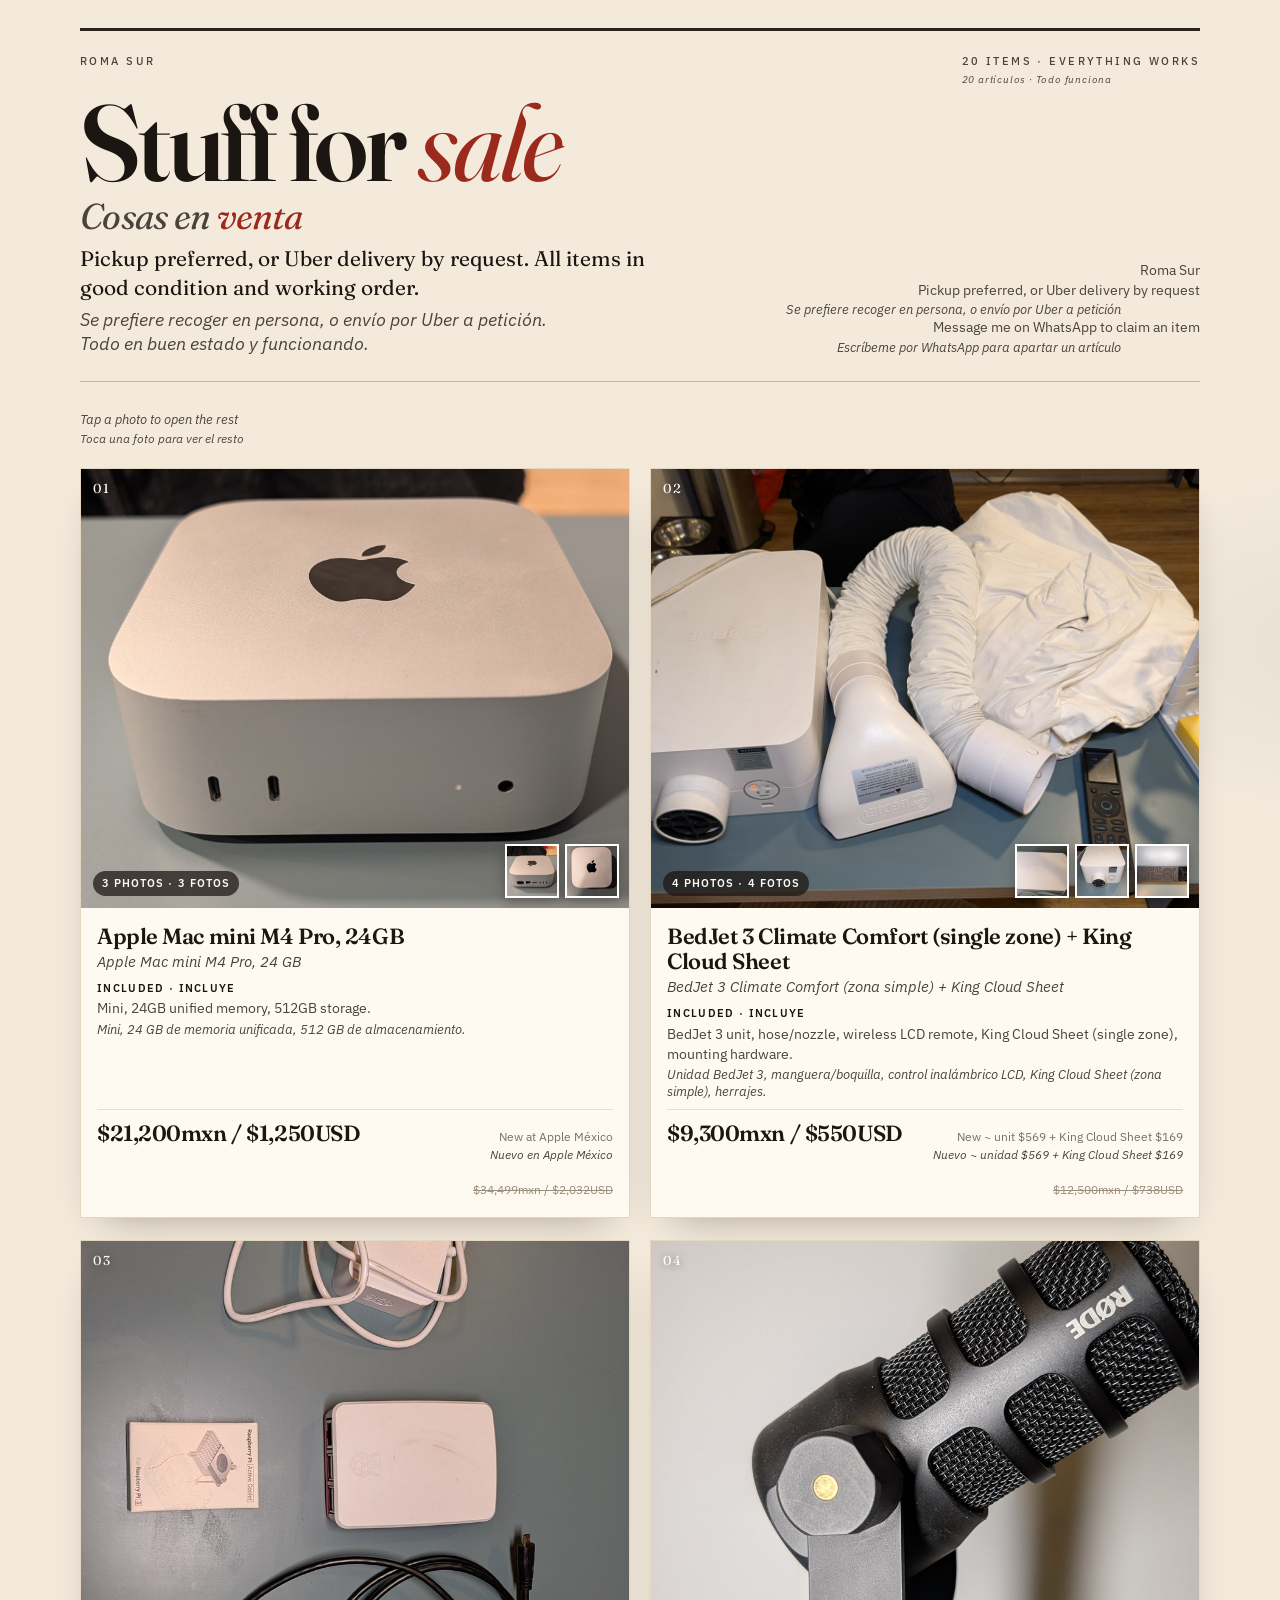
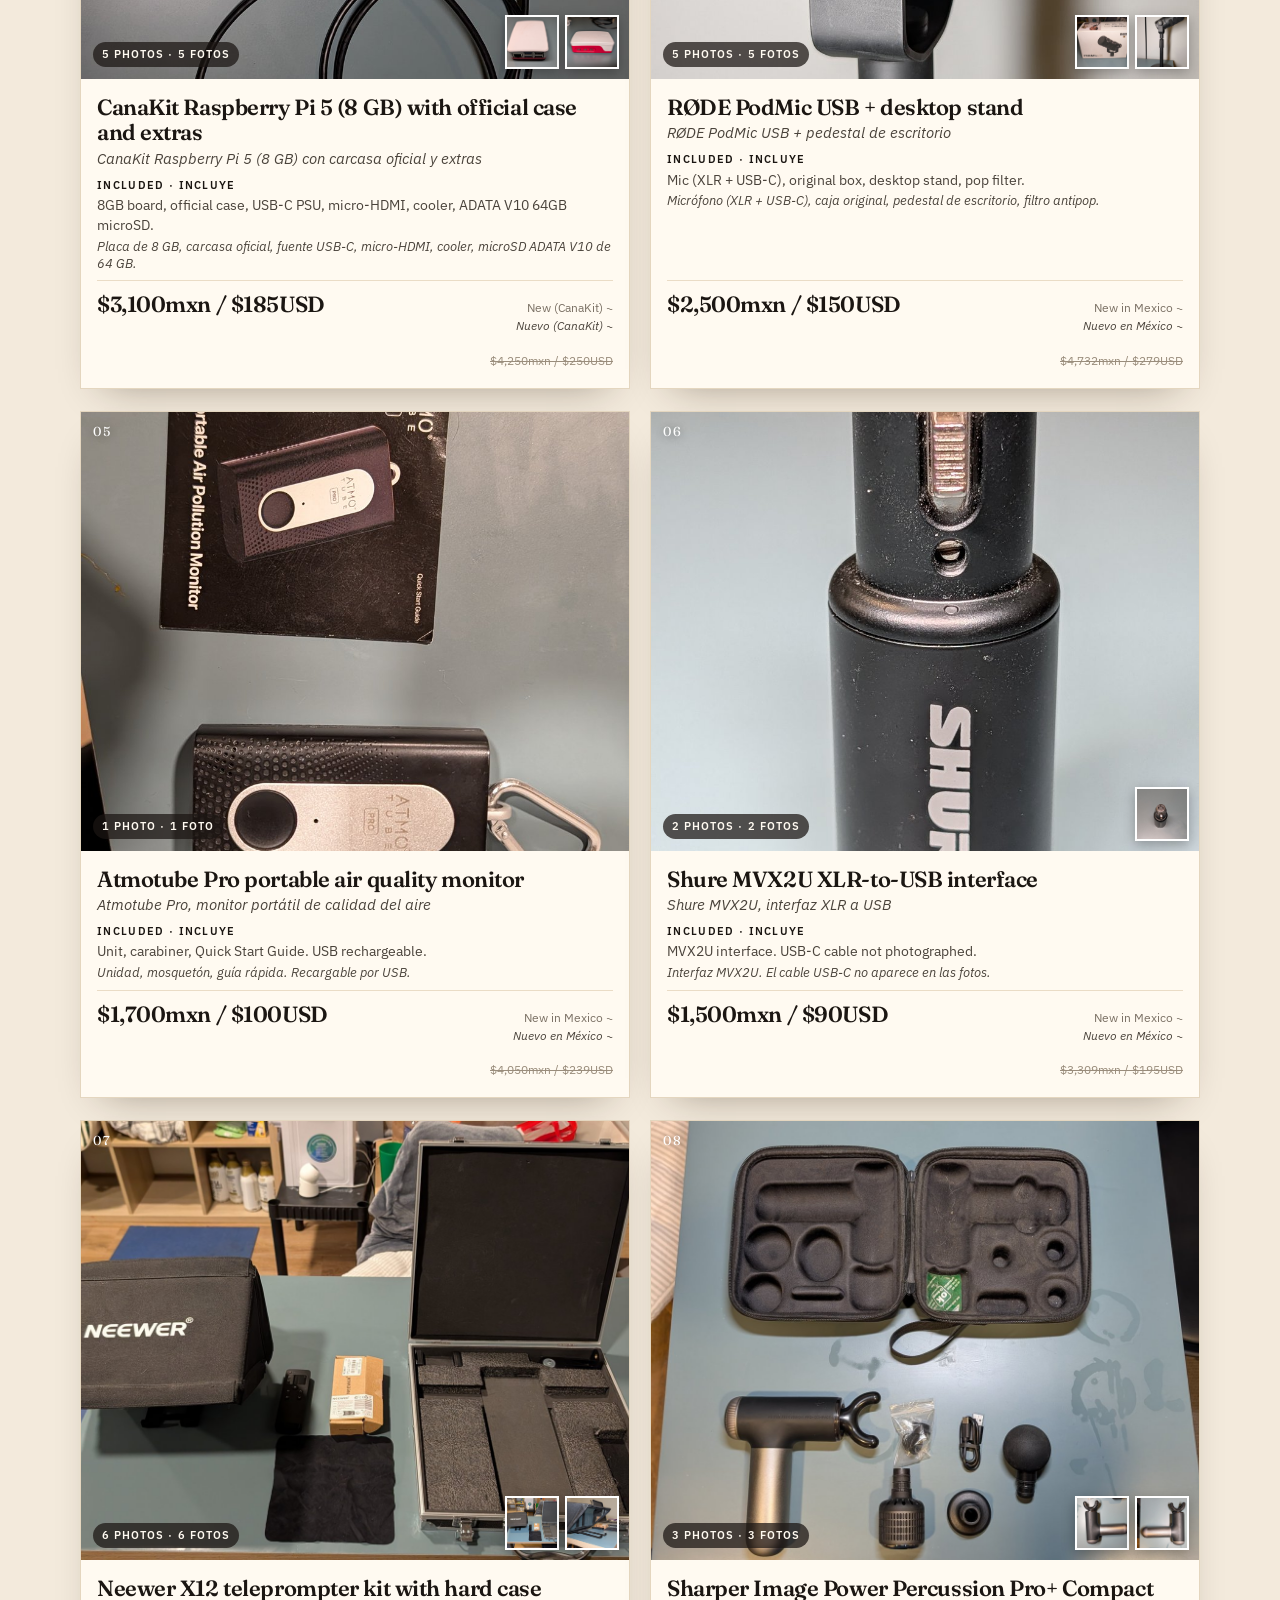
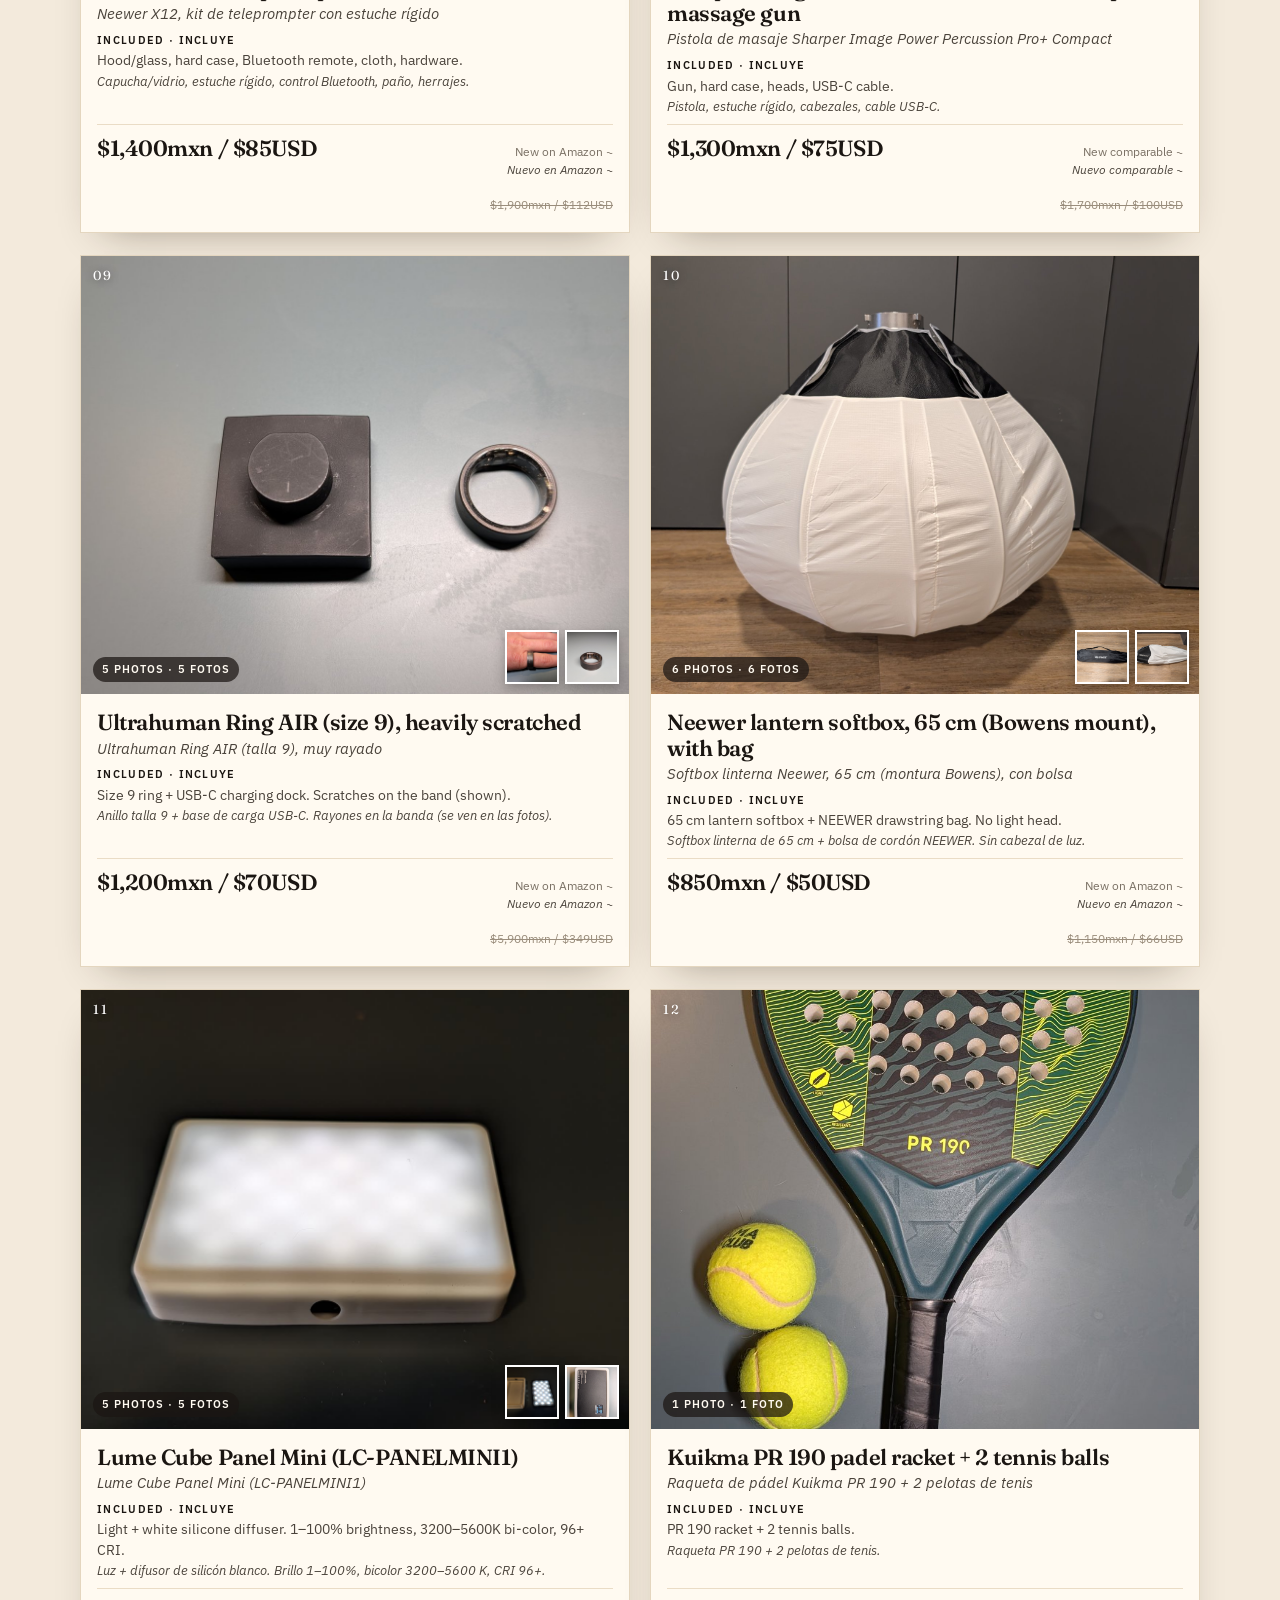
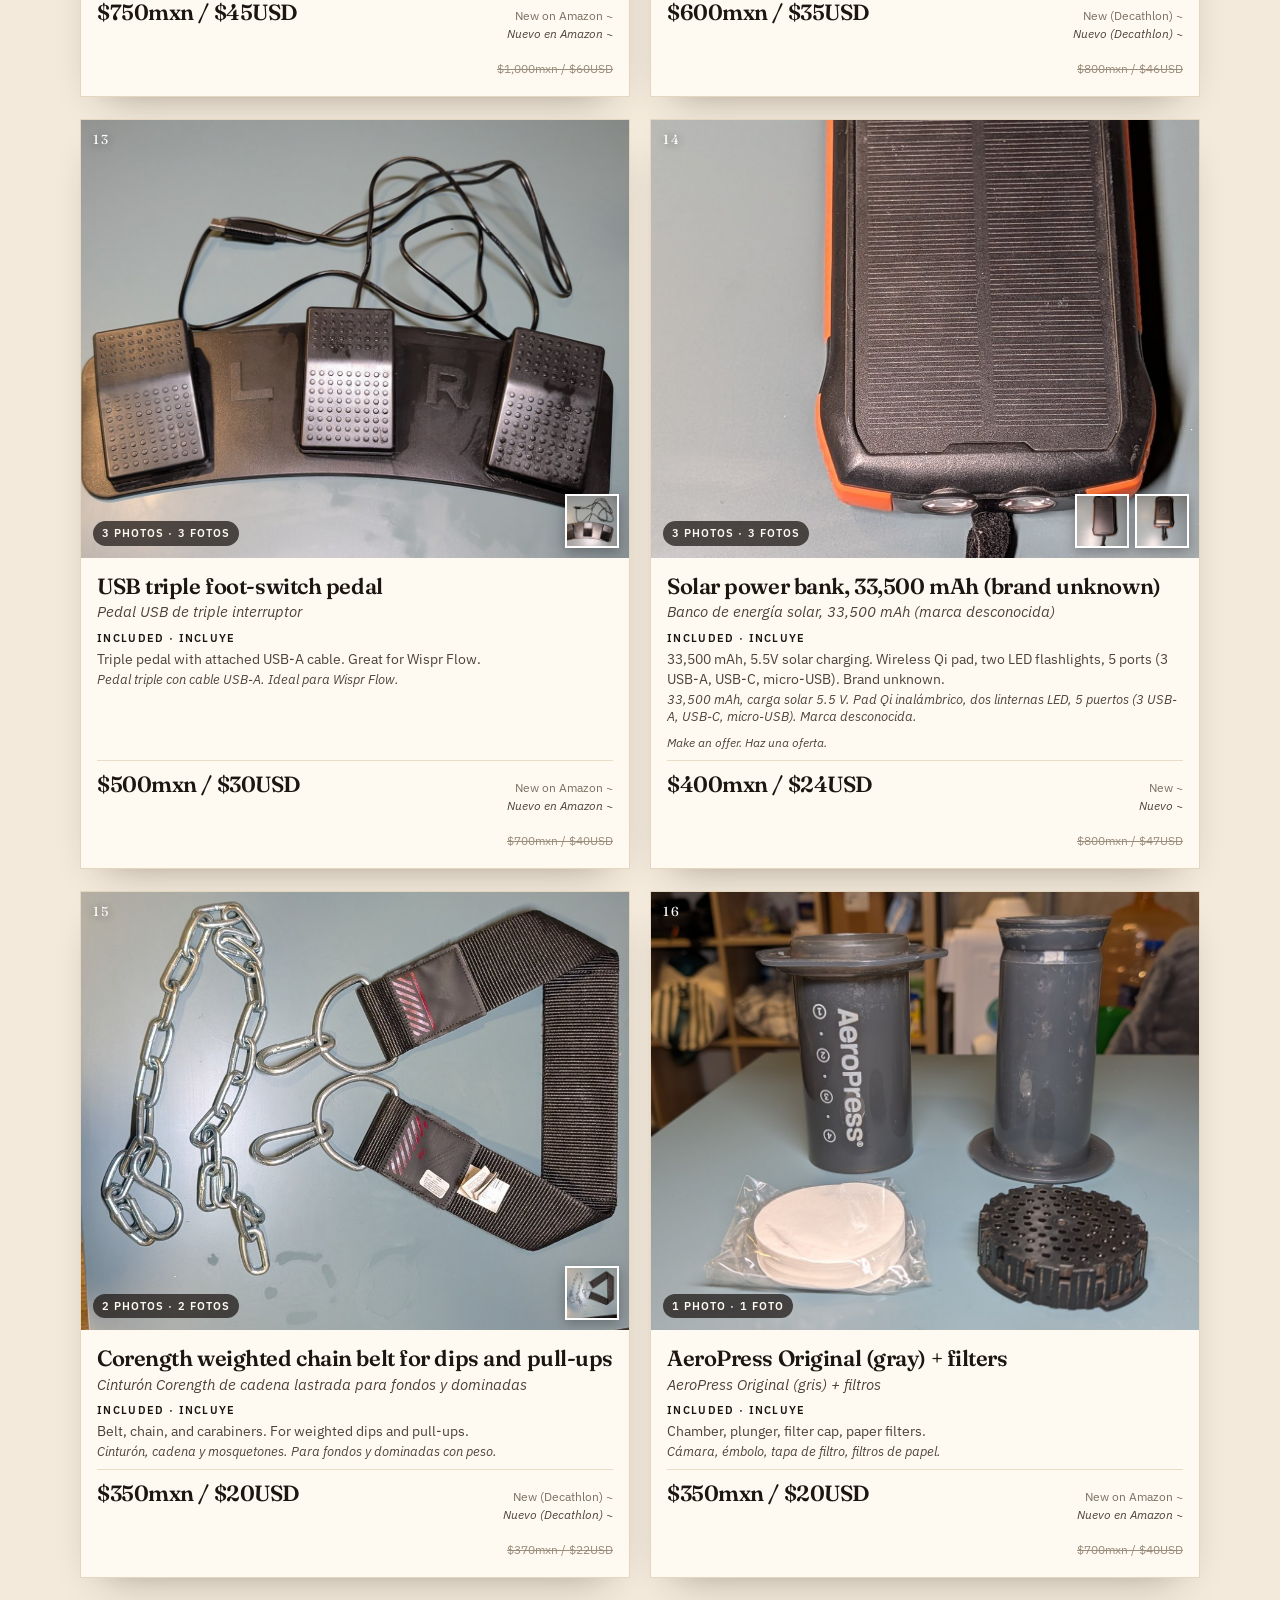
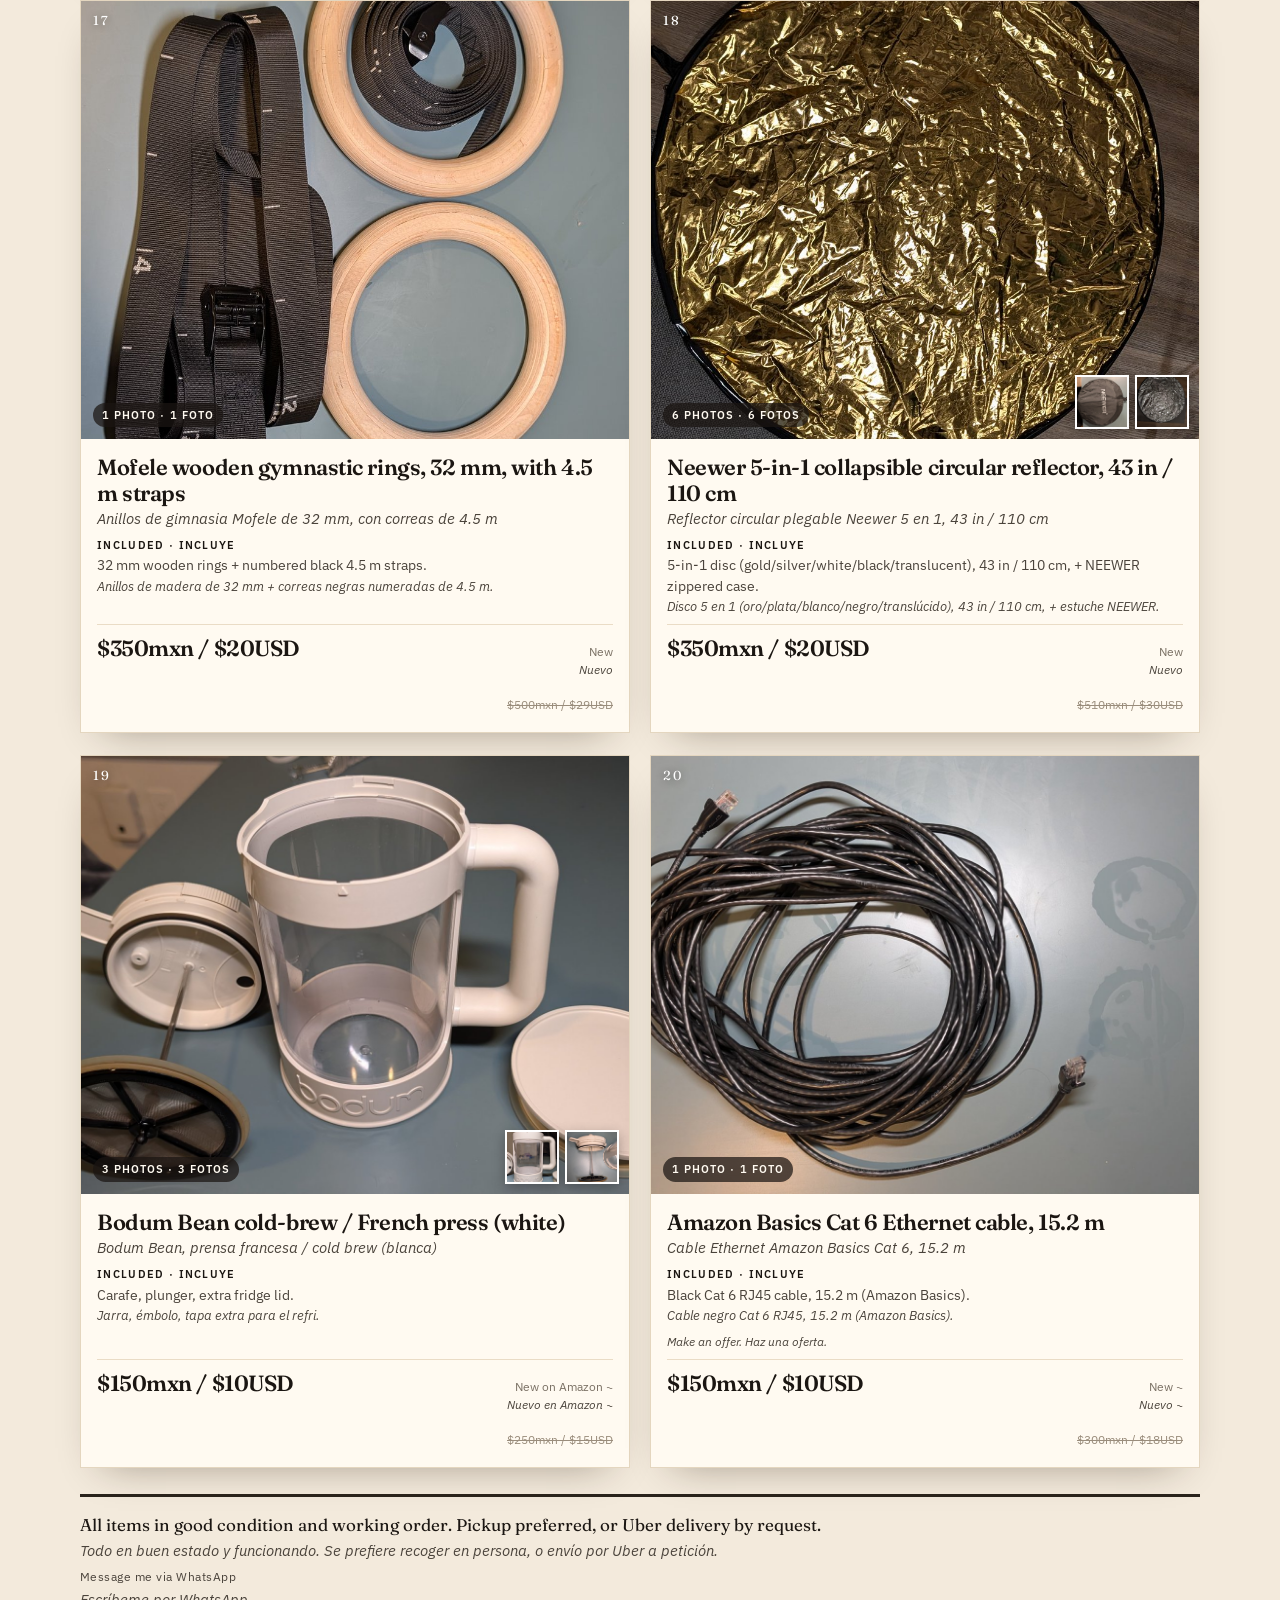
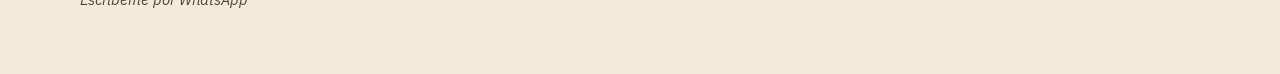
==== commit aae59df9: "Bump Mac mini, BedJet, and PodMic asking prices. Mac mini $21,200mxn / $1,250USD; BedJet $9,300mxn /" ====
--- a/index.html
+++ b/index.html
@@ -693,7 +693,7 @@
           <p class="inc"><strong>Included · Incluye</strong> Mini, 24GB unified memory, 512GB storage.<span class="es" lang="es">Mini, 24 GB de memoria unificada, 512 GB de almacenamiento.</span></p>
           
           <div class="price-row">
-            <div class="ask">$17,800mxn / $1,050USD</div>
+            <div class="ask">$21,200mxn / $1,250USD</div>
             <div class="compare">New at Apple México<span class="es" lang="es">Nuevo en Apple México</span><br><s>$34,499mxn / $2,032USD</s></div>
           </div>
         </div>
@@ -722,7 +722,7 @@
           <p class="inc"><strong>Included · Incluye</strong> BedJet 3 unit, hose/nozzle, wireless LCD remote, King Cloud Sheet (single zone), mounting hardware.<span class="es" lang="es">Unidad BedJet 3, manguera/boquilla, control inalámbrico LCD, King Cloud Sheet (zona simple), herrajes.</span></p>
           
           <div class="price-row">
-            <div class="ask">$9,400mxn / $555USD</div>
+            <div class="ask">$9,300mxn / $550USD</div>
             <div class="compare">New ~ unit $569 + King Cloud Sheet $169<span class="es" lang="es">Nuevo ~ unidad $569 + King Cloud Sheet $169</span><br><s>$12,500mxn / $738USD</s></div>
           </div>
         </div>
@@ -774,7 +774,7 @@
           <p class="inc"><strong>Included · Incluye</strong> Mic (XLR + USB-C), original box, desktop stand, pop filter.<span class="es" lang="es">Micrófono (XLR + USB-C), caja original, pedestal de escritorio, filtro antipop.</span></p>
           
           <div class="price-row">
-            <div class="ask">$2,600mxn / $155USD</div>
+            <div class="ask">$2,500mxn / $150USD</div>
             <div class="compare">New in Mexico ~<span class="es" lang="es">Nuevo en México ~</span><br><s>$4,732mxn / $279USD</s></div>
           </div>
         </div>
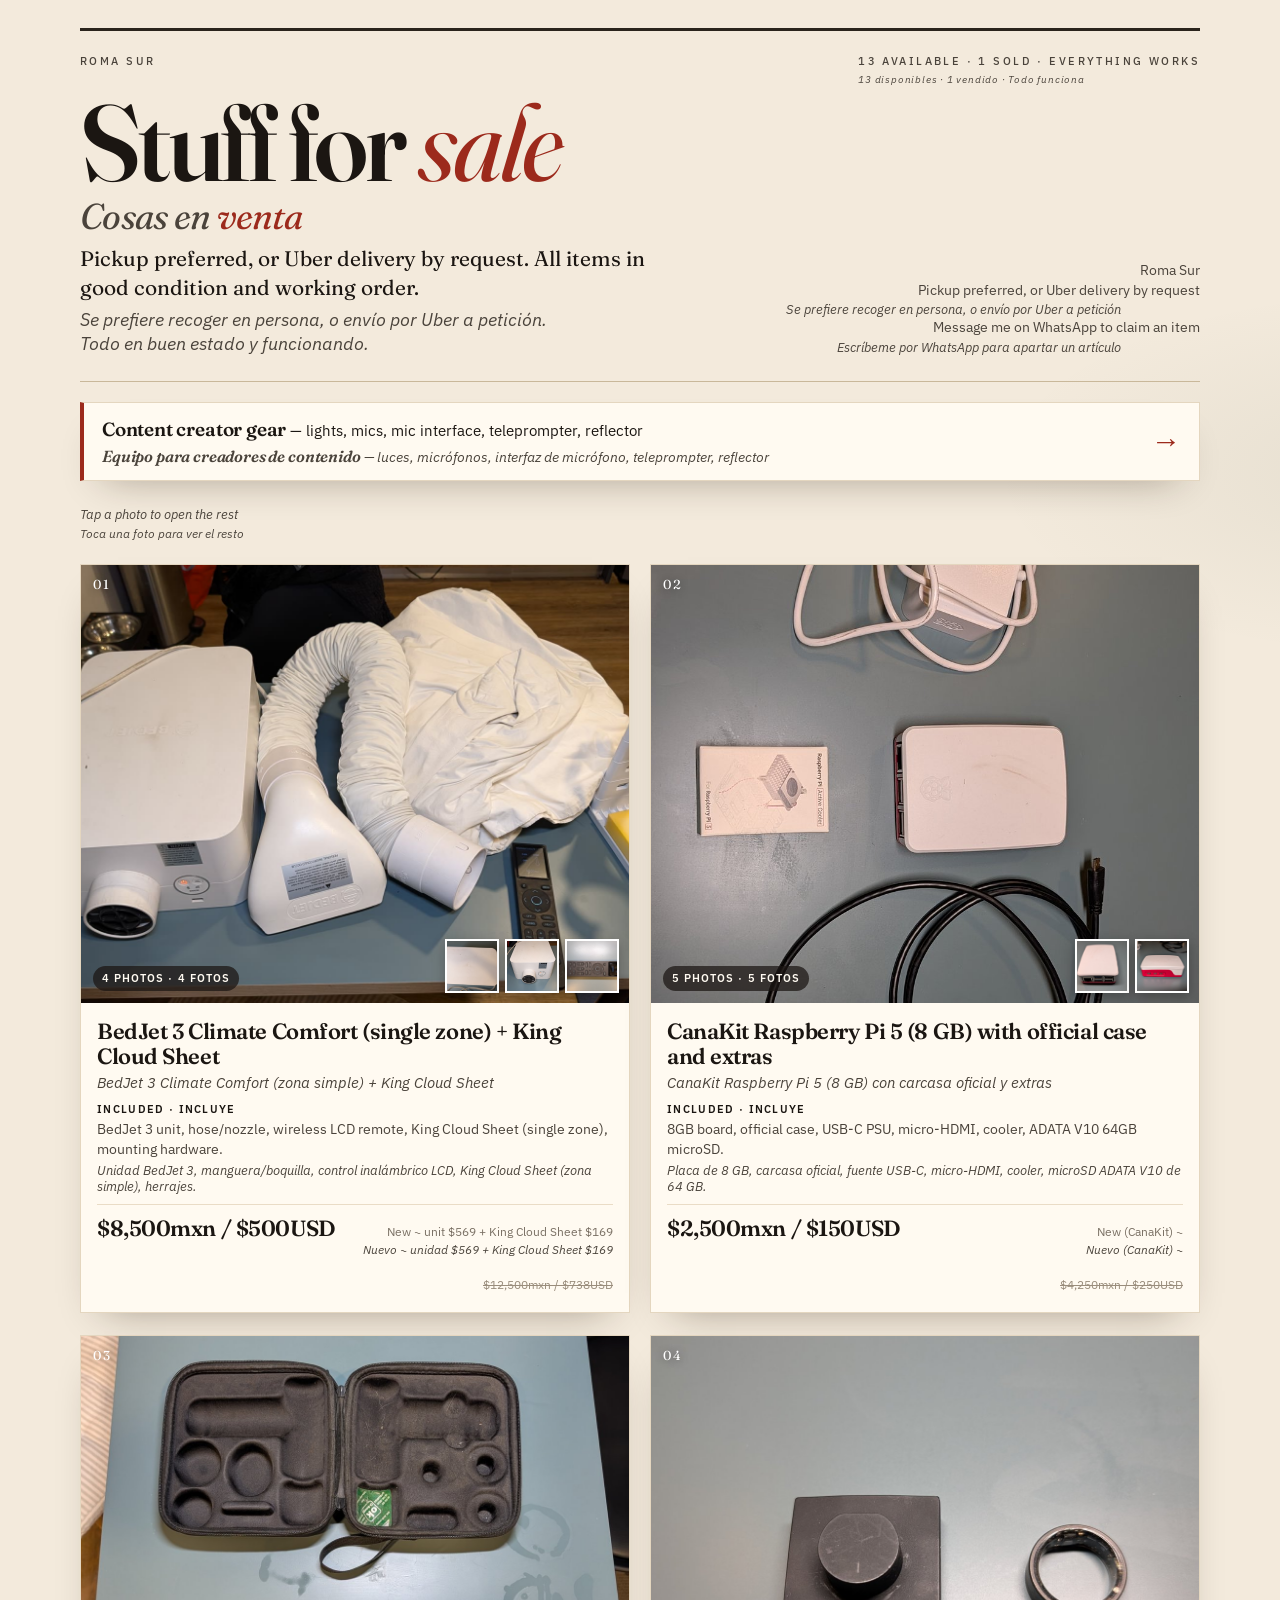
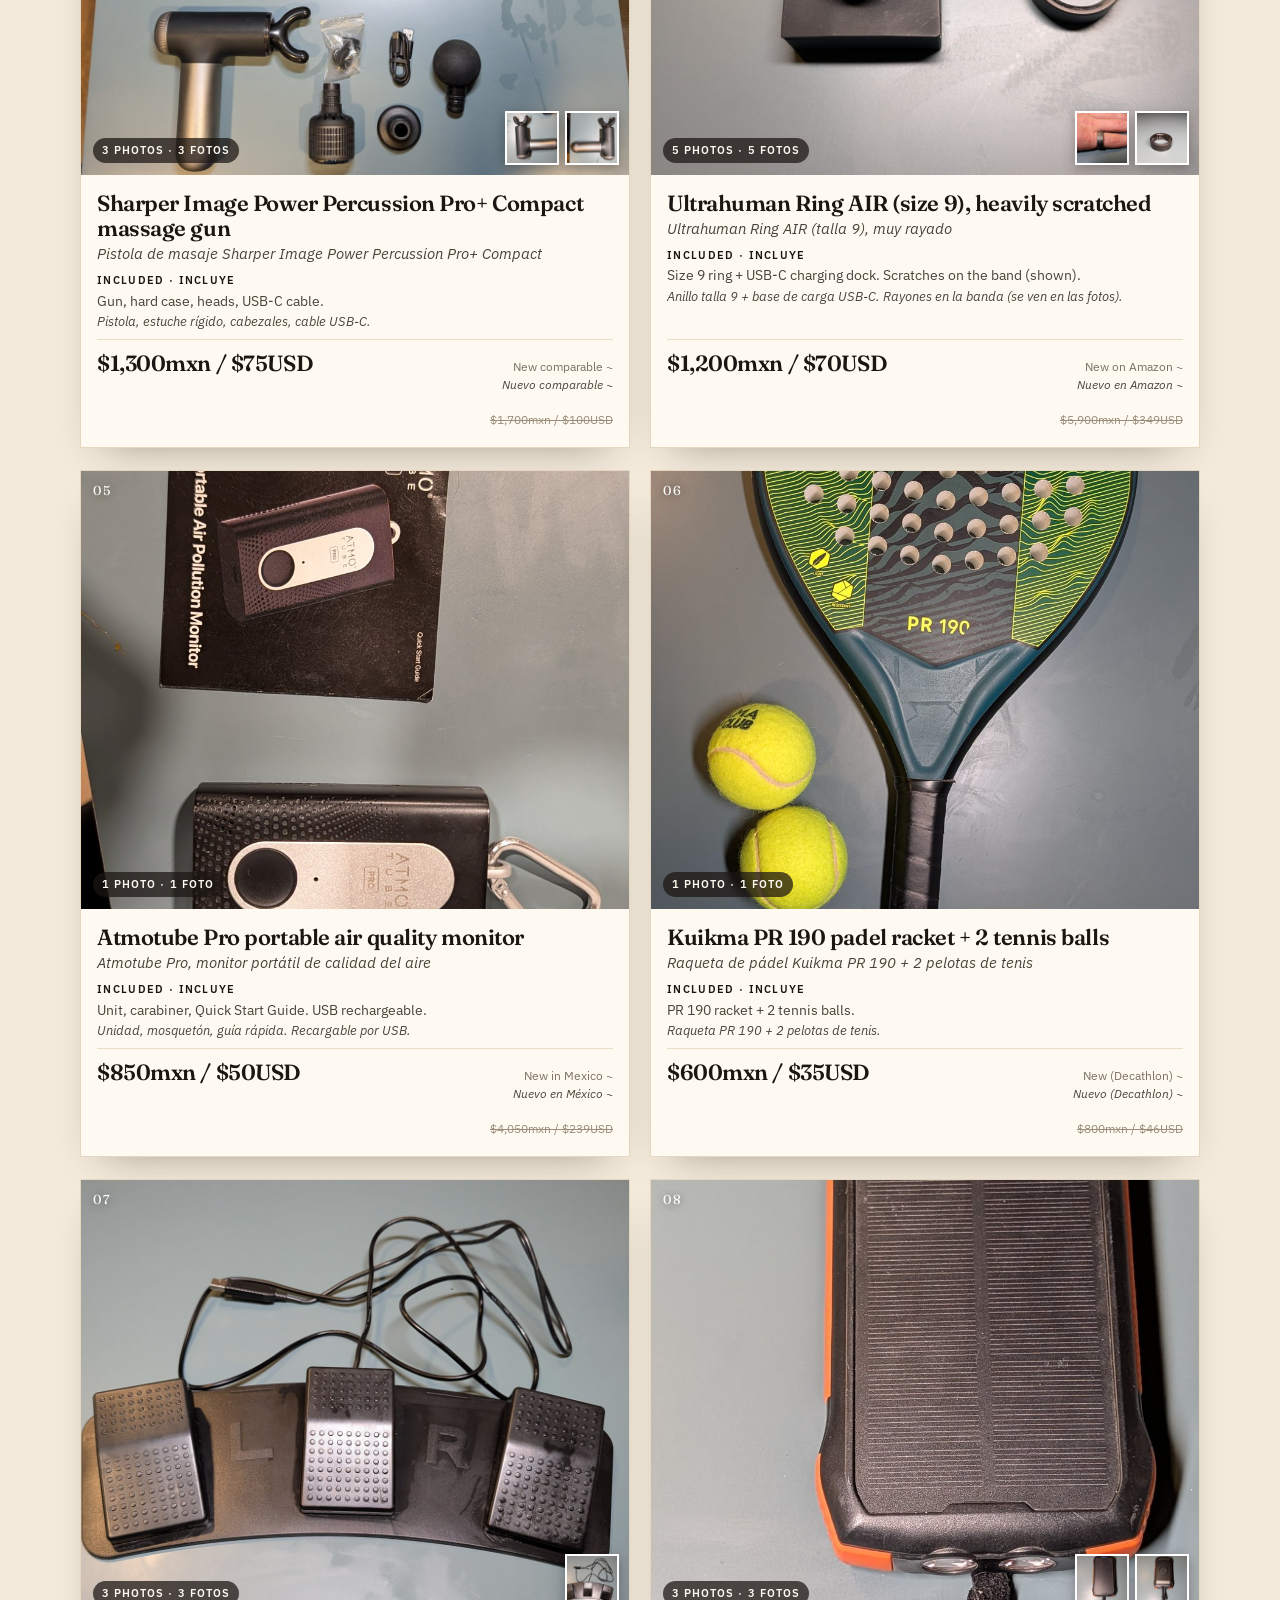
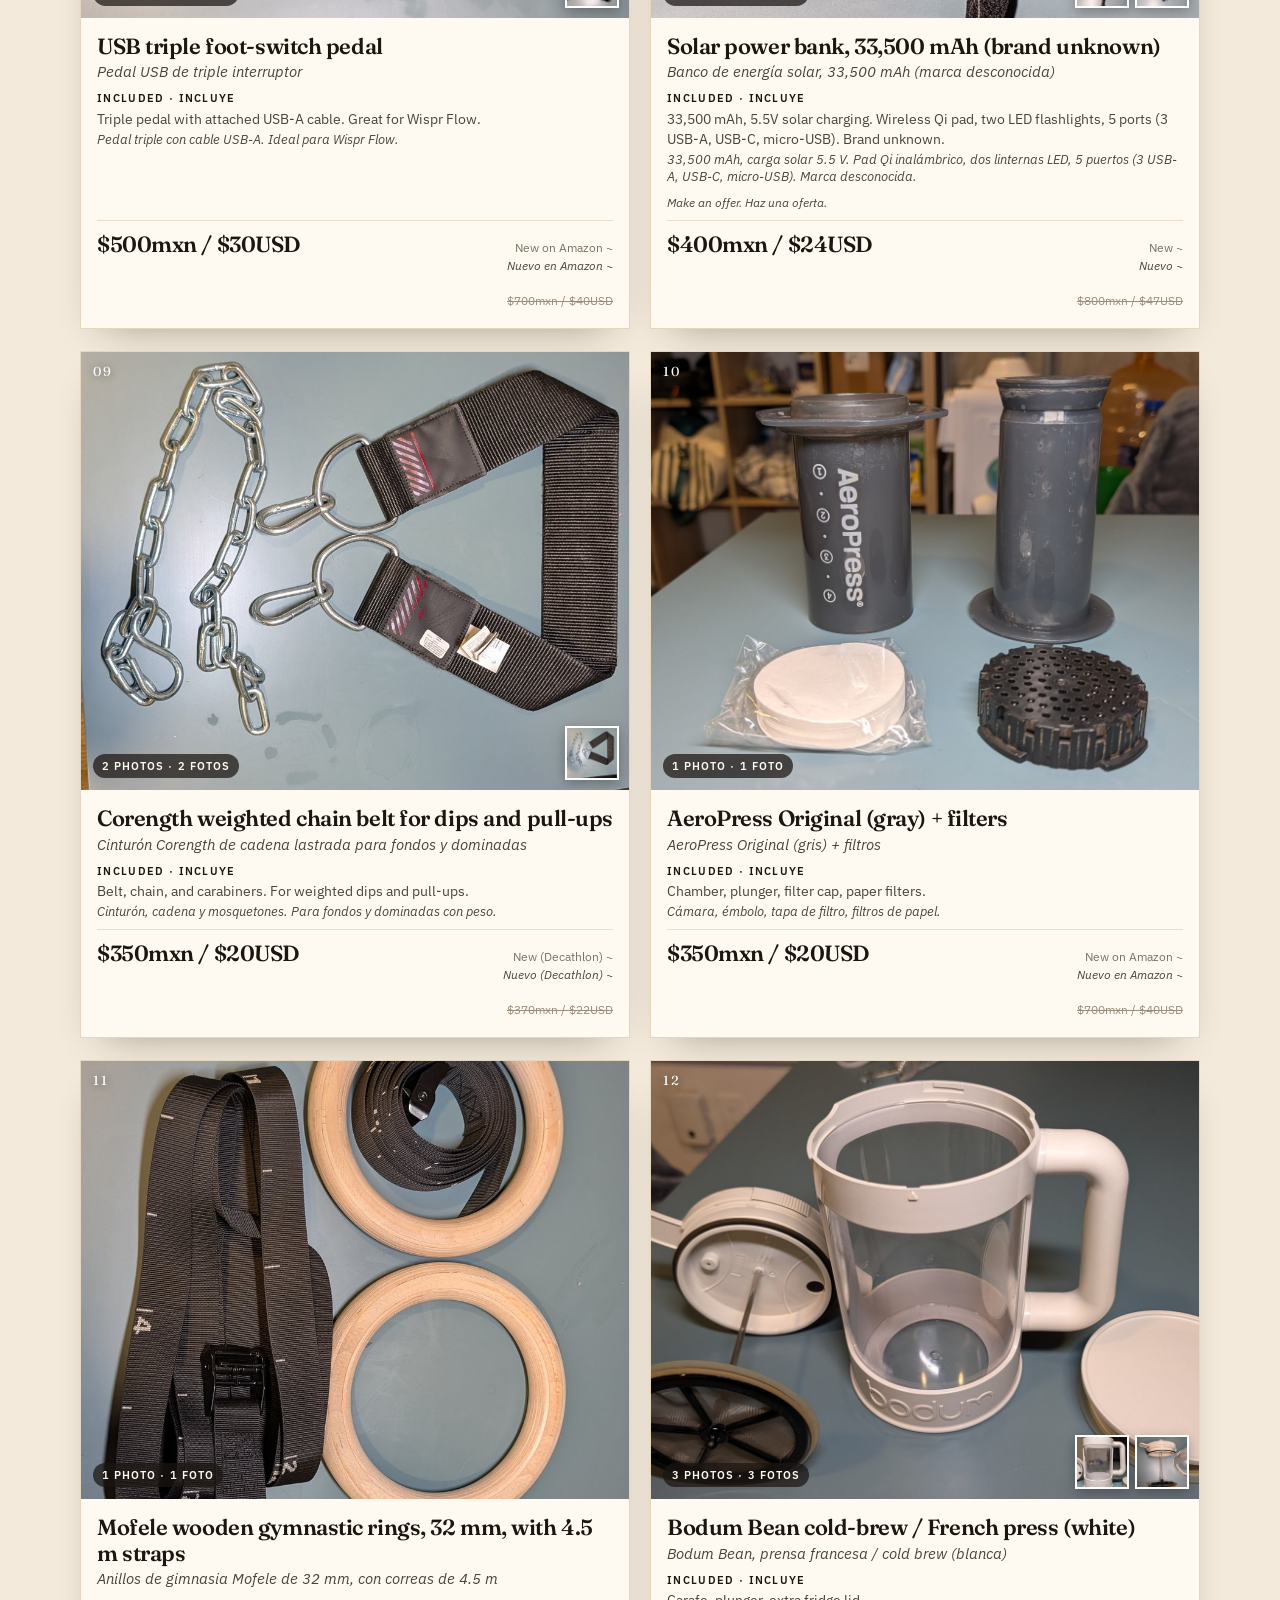
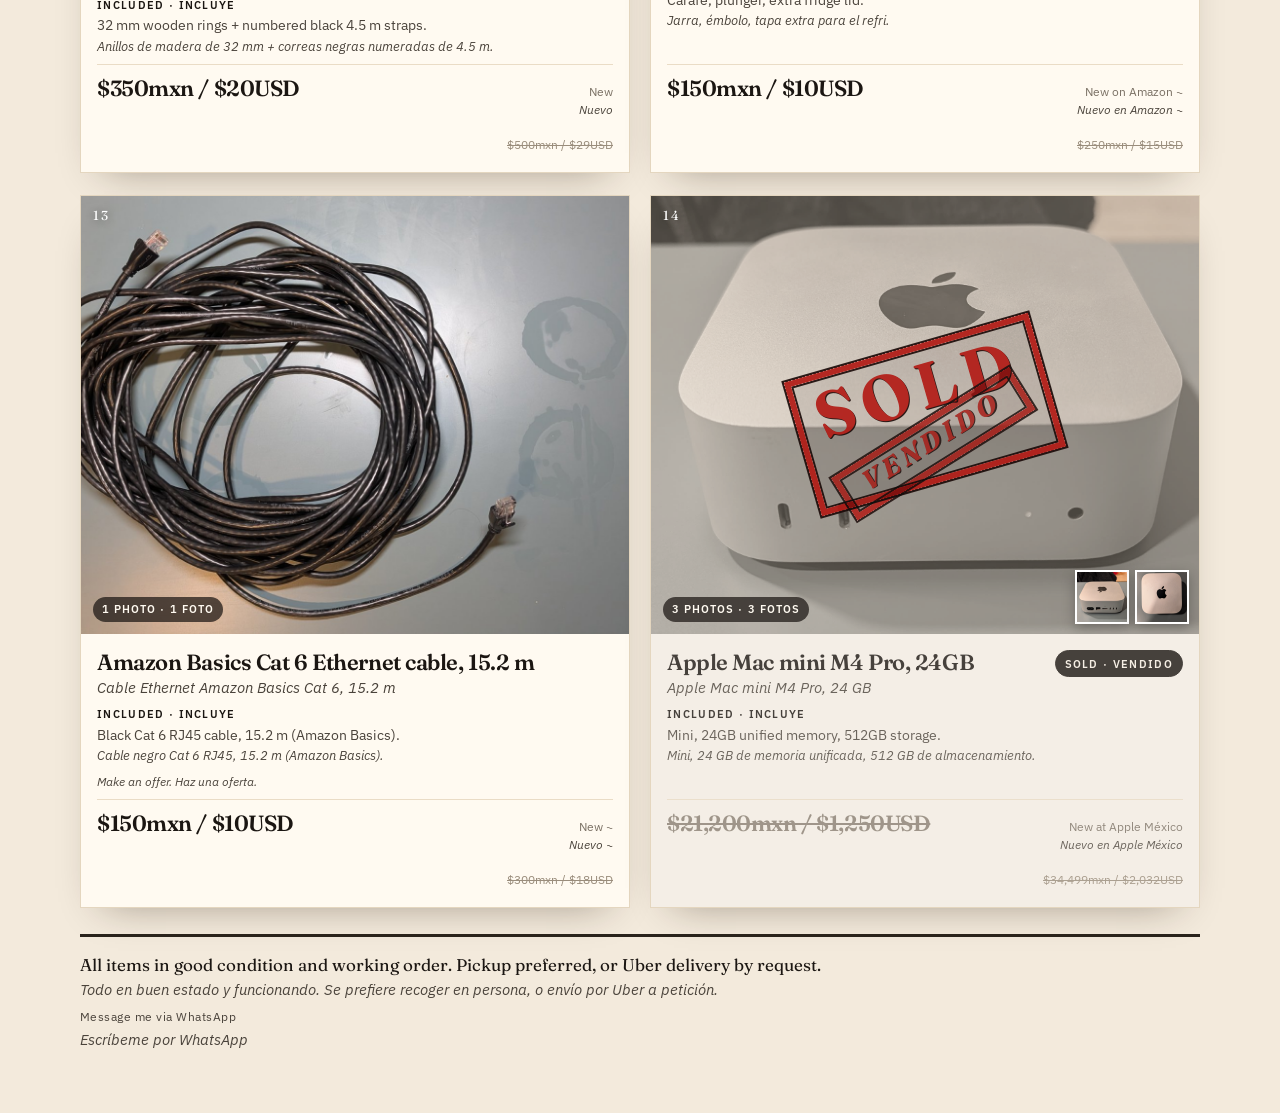
==== commit 0f6b2243: "Add sold flag, content creator gear page, and new prices. Cards take data-sold="true" for a SOLD / V" ====
--- a/index.html
+++ b/index.html
@@ -4,656 +4,14 @@
 <meta charset="utf-8">
 <meta name="viewport" content="width=device-width, initial-scale=1">
 <title>Stuff for sale · Cosas en venta</title>
-<style>
-  @import url("https://fonts.googleapis.com/css2?family=Fraunces:ital,opsz,wght@0,9..144,400;0,9..144,600;0,9..144,700;1,9..144,400;1,9..144,600&family=IBM+Plex+Sans:ital,wght@0,400;0,500;0,600;1,400&display=swap");
-
-  :root {
-    --paper: #f3eadc;
-    --paper-2: #efe4d2;
-    --ink: #1b1612;
-    --ink-soft: #4a433b;
-    --rule: #c9b89a;
-    --rule-strong: #2a241c;
-    --wax: #9c2a1c;
-    --wax-deep: #6e1810;
-    --olive: #3a4a32;
-    --olive-soft: #d7e0cf;
-    --sold-red: #b11a14;
-    --card: #fffaf1;
-    --shadow: 0 18px 40px -24px rgba(40, 24, 8, 0.45);
-    --display: "Fraunces", "Iowan Old Style", "Palatino Linotype", Palatino, Georgia, serif;
-    --sans: "IBM Plex Sans", "Segoe UI", system-ui, -apple-system, sans-serif;
-  }
-
-  * { box-sizing: border-box; }
-  html { -webkit-text-size-adjust: 100%; }
-  body {
-    margin: 0;
-    background:
-      radial-gradient(1200px 500px at 10% -10%, rgba(156, 42, 28, 0.06), transparent 50%),
-      radial-gradient(900px 400px at 110% 8%, rgba(58, 74, 50, 0.07), transparent 46%),
-      var(--paper);
-    color: var(--ink);
-    font-family: var(--sans);
-    line-height: 1.5;
-  }
-
-  .wrap {
-    width: min(1120px, calc(100% - 32px));
-    margin: 0 auto;
-    padding: 28px 0 64px;
-  }
-
-  header.mast {
-    border-top: 3px solid var(--rule-strong);
-    border-bottom: 1px solid var(--rule);
-    padding: 22px 0 26px;
-    margin-bottom: 28px;
-  }
-  .kicker {
-    display: flex;
-    justify-content: space-between;
-    gap: 12px;
-    flex-wrap: wrap;
-    font-size: 11px;
-    letter-spacing: 0.22em;
-    text-transform: uppercase;
-    color: var(--ink-soft);
-    font-weight: 500;
-  }
-  h1 {
-    font-family: var(--display);
-    font-weight: 600;
-    font-size: clamp(52px, 12vw, 108px);
-    line-height: 0.86;
-    letter-spacing: -0.03em;
-    margin: 10px 0 8px;
-  }
-  h1 em {
-    font-style: italic;
-    font-weight: 400;
-    color: var(--wax);
-  }
-  .lede {
-    display: grid;
-    grid-template-columns: 1.3fr 0.9fr;
-    gap: 28px;
-    align-items: end;
-    margin-top: 8px;
-  }
-  .lede p {
-    margin: 0;
-    font-family: var(--display);
-    font-size: clamp(17px, 2.1vw, 21px);
-    line-height: 1.35;
-    max-width: 42ch;
-  }
-  .meta {
-    font-size: 13.5px;
-    color: var(--ink-soft);
-    text-align: right;
-  }
-  .meta strong { color: var(--ink); font-weight: 600; }
-  .contact-blank {
-    margin-top: 10px;
-    border-bottom: 1px dashed var(--rule);
-    min-height: 1.4em;
-    font-size: 13px;
-    color: #8a7d6c;
-  }
-
-  .toolbar {
-    display: flex;
-    justify-content: space-between;
-    align-items: baseline;
-    gap: 12px;
-    flex-wrap: wrap;
-    margin: 6px 0 22px;
-    font-size: 12.5px;
-    color: var(--ink-soft);
-  }
-  .toolbar b { color: var(--ink); }
-  .hint { font-style: italic; }
-
-  .grid {
-    display: grid;
-    grid-template-columns: 1fr 1fr;
-    gap: 22px 20px;
-  }
-
-  article.card {
-    background: var(--card);
-    border: 1px solid #e4d6bf;
-    box-shadow: var(--shadow);
-    display: flex;
-    flex-direction: column;
-    position: relative;
-    overflow: hidden;
-    break-inside: avoid;
-    page-break-inside: avoid;
-  }
-  article.card.sold { background: #f4eee6; }
-
-  .photo {
-    position: relative;
-    aspect-ratio: 5 / 4;
-    background: #d8cbb6;
-    overflow: hidden;
-  }
-  .photo img.hero {
-    width: 100%;
-    height: 100%;
-    object-fit: cover;
-    object-position: center;
-    display: block;
-    cursor: pointer;
-    transition: filter 180ms ease, opacity 180ms ease, transform 400ms ease;
-  }
-  .photo img.hero:focus-visible {
-    outline: 2px solid #fff;
-    outline-offset: -3px;
-  }
-  article.card:hover .photo img.hero { transform: scale(1.03); }
-  article.card.sold .photo img.hero {
-    filter: grayscale(1) contrast(0.95);
-    opacity: 0.42;
-    transform: none;
-  }
-
-  .idx {
-    position: absolute;
-    top: 10px;
-    left: 12px;
-    font-family: var(--display);
-    font-size: 13px;
-    letter-spacing: 0.14em;
-    color: #fff;
-    text-shadow: 0 1px 8px rgba(0,0,0,0.45);
-    z-index: 2;
-  }
-
-  .thumbs {
-    position: absolute;
-    right: 10px;
-    bottom: 10px;
-    display: flex;
-    gap: 6px;
-    z-index: 2;
-  }
-  .thumbs button {
-    width: 54px;
-    height: 54px;
-    padding: 0;
-    border: 2px solid #fff;
-    box-shadow: 0 4px 12px rgba(0,0,0,0.28);
-    cursor: pointer;
-    background: #ccc;
-    overflow: hidden;
-  }
-  .thumbs img {
-    width: 100%;
-    height: 100%;
-    object-fit: cover;
-    display: block;
-  }
-
-  .stamp {
-    display: none;
-    position: absolute;
-    inset: 0;
-    place-items: center;
-    pointer-events: none;
-    z-index: 3;
-  }
-  article.card.sold .stamp { display: grid; }
-  .stamp span {
-    font-family: var(--display);
-    font-weight: 700;
-    font-size: clamp(42px, 6vw, 64px);
-    letter-spacing: 0.12em;
-    color: var(--sold-red);
-    border: 6px solid var(--sold-red);
-    padding: 2px 16px 8px;
-    transform: rotate(-16deg);
-    mix-blend-mode: multiply;
-    opacity: 0.92;
-    text-shadow: 1px 1px 0 #1a0a08;
-    box-shadow: inset 0 0 0 2px #1a0a08, 0 0 0 2px #1a0a08;
-    background: rgba(20, 8, 6, 0.08);
-  }
-
-  .body {
-    padding: 16px 16px 18px;
-    display: flex;
-    flex-direction: column;
-    gap: 8px;
-    flex: 1;
-  }
-  .toprow {
-    display: flex;
-    justify-content: space-between;
-    align-items: flex-start;
-    gap: 10px;
-  }
-  h2 {
-    font-family: var(--display);
-    font-weight: 600;
-    font-size: 22px;
-    line-height: 1.15;
-    letter-spacing: -0.02em;
-    margin: 0;
-    flex: 1 1 auto;
-    min-width: 0;
-  }
-  .chip {
-    flex: 0 0 auto;
-    border: 1px solid var(--olive);
-    background: var(--olive-soft);
-    color: var(--olive);
-    font-size: 11px;
-    font-weight: 600;
-    letter-spacing: 0.12em;
-    text-transform: uppercase;
-    padding: 5px 9px 4px;
-    cursor: pointer;
-    border-radius: 999px;
-    font-family: var(--sans);
-  }
-  .chip:hover { filter: brightness(0.96); }
-  .chip:focus-visible { outline: 2px solid var(--ink); outline-offset: 2px; }
-  article.card.sold .chip {
-    background: #1b1612;
-    border-color: #1b1612;
-    color: #f6efe4;
-  }
-
-  .inc {
-    margin: 0;
-    font-size: 13.5px;
-    color: var(--ink-soft);
-  }
-  .inc strong {
-    color: var(--ink);
-    font-weight: 600;
-    font-size: 11px;
-    letter-spacing: 0.12em;
-    text-transform: uppercase;
-    display: block;
-    margin-bottom: 2px;
-  }
-
-  .price-row {
-    margin-top: auto;
-    padding-top: 10px;
-    border-top: 1px solid #eadcc6;
-    display: flex;
-    justify-content: space-between;
-    align-items: baseline;
-    gap: 10px;
-  }
-  .ask {
-    font-family: var(--display);
-    font-weight: 600;
-    font-size: clamp(16px, 2.1vw, 22px);
-    letter-spacing: -0.02em;
-    line-height: 1.2;
-  }
-  article.card.sold .ask {
-    color: #8a8074;
-    text-decoration: line-through;
-    text-decoration-thickness: 2px;
-  }
-  .ask small {
-    font-size: 22px;
-    font-style: italic;
-    font-weight: 400;
-    letter-spacing: 0;
-  }
-  .compare {
-    text-align: right;
-    font-size: 12px;
-    color: #7a7064;
-  }
-  .compare s {
-    color: #9a8d7c;
-    text-decoration-thickness: 1px;
-  }
-  .note {
-    font-size: 12px;
-    color: var(--ink-soft);
-    font-style: italic;
-    margin: 0;
-  }
-
-  .footnote {
-    margin: 28px 0 0;
-    padding: 14px 16px;
-    border-left: 3px solid var(--rule);
-    color: var(--ink-soft);
-    font-size: 13.5px;
-  }
-  footer.colophon {
-    margin-top: 26px;
-    padding-top: 16px;
-    border-top: 3px solid var(--rule-strong);
-    display: grid;
-    gap: 8px;
-  }
-  footer.colophon p {
-    margin: 0;
-    font-family: var(--display);
-    font-size: 17px;
-    line-height: 1.4;
-  }
-  .fine {
-    font-family: var(--sans);
-    font-size: 12px;
-    color: var(--ink-soft);
-    letter-spacing: 0.04em;
-  }
-
-  @media (max-width: 760px) {
-    .wrap { width: min(100% - 22px, 640px); padding-top: 16px; }
-    .lede { grid-template-columns: 1fr; gap: 12px; }
-    .meta { text-align: left; }
-    .grid { grid-template-columns: 1fr; gap: 18px; }
-    h1 { font-size: 64px; }
-    h2 { font-size: 21px; }
-    .photo { aspect-ratio: 4 / 3; }
-    .ask { font-size: 34px; }
-    article.card:hover .photo img.hero { transform: none; }
-  }
-
-
-
-  .es {
-    display: block;
-    font-family: var(--sans);
-    font-weight: 400;
-    font-style: italic;
-    letter-spacing: 0;
-    text-transform: none;
-    color: var(--ink-soft);
-    line-height: 1.3;
-  }
-  h1 .es {
-    font-family: var(--display);
-    font-size: clamp(22px, 4.2vw, 36px);
-    font-style: italic;
-    font-weight: 400;
-    color: var(--ink-soft);
-    margin-top: 10px;
-    letter-spacing: -0.02em;
-    line-height: 1.05;
-  }
-  h1 .es em { font-style: italic; color: var(--wax); font-weight: 400; }
-  h2 .es {
-    font-size: 14.5px;
-    margin-top: 4px;
-  }
-  .kicker .es {
-    font-size: 10px;
-    letter-spacing: 0.08em;
-    margin-top: 3px;
-    text-transform: none;
-  }
-  .lede .es {
-    font-size: 0.88em;
-    margin-top: 6px;
-    max-width: 46ch;
-  }
-  .meta .es {
-    font-size: 12.5px;
-    margin-top: 1px;
-  }
-  .hint .es { font-size: 12px; margin-top: 2px; }
-  .inc .es { font-size: 13px; margin-top: 3px; }
-  .note .es { display: inline; font-style: italic; }
-  .compare .es { font-size: 11.5px; margin-top: 2px; }
-  footer.colophon .es { font-size: 15px; margin-top: 4px; }
-  .fine .es { font-size: 12px; margin-top: 2px; }
-  .stamp span { text-align: center; line-height: 1.05; }
-  .stamp .es {
-    font-size: 0.42em;
-    letter-spacing: 0.16em;
-    color: var(--sold-red);
-    margin-top: 0;
-  }
-  .photo-count .es { display: inline; color: inherit; font-style: normal; }
-
-  .photo-count {
-    position: absolute;
-    left: 12px;
-    bottom: 12px;
-    z-index: 2;
-    background: rgba(27, 22, 18, 0.72);
-    color: #fffaf1;
-    font-size: 10.5px;
-    font-weight: 600;
-    letter-spacing: 0.1em;
-    text-transform: uppercase;
-    padding: 5px 9px 4px;
-    border-radius: 999px;
-    pointer-events: none;
-    font-family: var(--sans);
-  }
-
-  .lightbox {
-    position: fixed;
-    inset: 0;
-    z-index: 80;
-    display: none;
-    align-items: stretch;
-    justify-content: center;
-  }
-  .lightbox.open { display: flex; }
-  html.lb-open,
-  html.lb-open body { overflow: hidden; }
-
-  .lb-backdrop {
-    position: absolute;
-    inset: 0;
-    background: rgba(18, 12, 8, 0.88);
-    border: 0;
-    padding: 0;
-    margin: 0;
-    cursor: pointer;
-  }
-
-  .lb-stage {
-    position: relative;
-    z-index: 1;
-    width: min(1080px, calc(100% - 28px));
-    margin: auto;
-    display: flex;
-    flex-direction: column;
-    align-items: center;
-    justify-content: center;
-    gap: 12px;
-    max-height: 100dvh;
-    padding: 56px 8px 20px;
-    pointer-events: none;
-  }
-  .lb-stage > * { pointer-events: auto; }
-
-  .lb-frame {
-    position: relative;
-    display: flex;
-    align-items: center;
-    justify-content: center;
-    width: 100%;
-    min-height: 0;
-  }
-
-  .lb-img {
-    max-width: 100%;
-    max-height: min(72dvh, 860px);
-    width: auto;
-    height: auto;
-    object-fit: contain;
-    display: block;
-    box-shadow: 0 24px 64px rgba(0,0,0,0.5);
-    background: #1b1612;
-  }
-
-  .lb-close, .lb-prev, .lb-next {
-    font-family: var(--display);
-    background: var(--card);
-    color: var(--ink);
-    border: 1px solid #e4d6bf;
-    cursor: pointer;
-    box-shadow: 0 8px 20px rgba(0,0,0,0.28);
-  }
-  .lb-close:hover, .lb-prev:hover, .lb-next:hover { background: #fff; }
-  .lb-close:focus-visible,
-  .lb-prev:focus-visible,
-  .lb-next:focus-visible,
-  .lb-strip button:focus-visible {
-    outline: 2px solid #fffaf1;
-    outline-offset: 2px;
-  }
-
-  .lb-close {
-    position: absolute;
-    top: 14px;
-    right: 14px;
-    z-index: 2;
-    width: 44px;
-    height: 44px;
-    border-radius: 999px;
-    font-size: 26px;
-    line-height: 1;
-  }
-
-  .lb-prev, .lb-next {
-    position: absolute;
-    top: 50%;
-    transform: translateY(-50%);
-    width: 46px;
-    height: 46px;
-    border-radius: 999px;
-    font-size: 30px;
-    line-height: 1;
-    z-index: 2;
-  }
-  .lb-prev { left: 10px; }
-  .lb-next { right: 10px; }
-  .lightbox.single .lb-prev,
-  .lightbox.single .lb-next { display: none; }
-
-  .lb-meta {
-    display: flex;
-    justify-content: space-between;
-    align-items: baseline;
-    gap: 12px;
-    width: 100%;
-    color: #efe4d2;
-    font-size: 13px;
-  }
-  .lb-caption {
-    font-family: var(--display);
-    font-size: 18px;
-    color: #fffaf1;
-  }
-  .lb-counter {
-    letter-spacing: 0.12em;
-    text-transform: uppercase;
-    font-size: 11px;
-    color: #c9b89a;
-    white-space: nowrap;
-  }
-
-  .lb-strip {
-    display: flex;
-    gap: 8px;
-    overflow-x: auto;
-    max-width: 100%;
-    padding: 2px 0 8px;
-    scrollbar-width: thin;
-  }
-  .lb-strip button {
-    width: 62px;
-    height: 62px;
-    padding: 0;
-    border: 2px solid transparent;
-    box-shadow: 0 2px 8px rgba(0,0,0,0.35);
-    cursor: pointer;
-    background: #3a3228;
-    overflow: hidden;
-    flex: 0 0 auto;
-  }
-  .lb-strip button[aria-current="true"] {
-    border-color: #fffaf1;
-    box-shadow: 0 0 0 2px var(--wax);
-  }
-  .lb-strip img {
-    width: 100%;
-    height: 100%;
-    object-fit: cover;
-    display: block;
-  }
-
-  @media (max-width: 760px) {
-    .lb-prev { left: 0; }
-    .lb-next { right: 0; }
-    .lb-img { max-height: min(62dvh, 640px); }
-    .lb-stage { padding: 52px 0 16px; }
-  }
-
-  @page { size: letter portrait; margin: 0.32in 0.34in; }
-  @media print {
-    * { -webkit-print-color-adjust: exact; print-color-adjust: exact; }
-    body { background: #fff !important; }
-    .wrap { width: 100%; padding: 0; }
-    .hint, .thumbs, .toolbar, .photo-count, .lightbox { display: none !important; }
-    header.mast { padding: 2px 0 6px; margin-bottom: 8px; }
-    .kicker { font-size: 8px; letter-spacing: 0.14em; }
-    h1 { font-size: 28px; margin: 0 0 2px; line-height: 0.9; }
-    .lede { grid-template-columns: 1.3fr 1fr; gap: 8px; align-items: start; }
-    .lede p { font-size: 11px; max-width: none; }
-    .meta { font-size: 9px; line-height: 1.3; }
-    .contact-blank { margin-top: 2px; font-size: 9px; min-height: 0.9em; }
-    .grid { grid-template-columns: 1fr 1fr; gap: 7px 8px; }
-    article.card {
-      box-shadow: none;
-      display: grid;
-      grid-template-columns: 92px 1fr;
-      break-inside: avoid;
-      page-break-inside: avoid;
-    }
-    .photo { aspect-ratio: auto; height: 100%; min-height: 88px; }
-    .body { padding: 4px 7px 5px; gap: 2px; }
-    h2 { font-size: 11px; line-height: 1.12; }
-    .chip { font-size: 7px; padding: 1px 5px 0; letter-spacing: 0.06em; cursor: default; }
-    .inc {
-      font-size: 8px;
-      line-height: 1.25;
-      display: -webkit-box;
-      -webkit-box-orient: vertical;
-      -webkit-line-clamp: 2;
-      overflow: hidden;
-    }
-    .inc strong { font-size: 7px; margin-bottom: 0; display: inline; margin-right: 3px; }
-    .note { font-size: 7.5px; }
-    .price-row { padding-top: 2px; }
-    .ask { font-size: 10px; }
-    .ask small { font-size: 12px; }
-    .compare { font-size: 7.5px; }
-    .stamp span { font-size: 18px; border-width: 2px; padding: 0 5px 1px; }
-    .footnote { margin: 8px 0 0; padding: 4px 6px; font-size: 8px; }
-    footer.colophon { margin-top: 8px; padding-top: 5px; gap: 2px; }
-    footer.colophon p { font-size: 11px; }
-    .fine { font-size: 8px; }
-    article.card:hover .photo img.hero { transform: none; }
-  }
-</style>
+<link rel="stylesheet" href="catalog.css">
 </head>
 <body>
   <div class="wrap">
     <header class="mast">
       <div class="kicker">
         <span>Roma Sur</span>
-        <span>20 items · Everything works<span class="es" lang="es">20 artículos · Todo funciona</span></span>
+        <span><span data-count="en">13 available · 1 sold</span> · Everything works<span class="es" lang="es"><span data-count="es">13 disponibles · 1 vendido</span> · Todo funciona</span></span>
       </div>
       <h1>Stuff for <em>sale</em><span class="es" lang="es">Cosas en <em>venta</em></span></h1>
       <div class="lede">
@@ -666,15 +24,305 @@
       </div>
     </header>
 
+    <a class="crosslink" href="content-creator.html">
+      <span class="crosslink-text"><b>Content creator gear</b> — lights, mics, mic interface, teleprompter, reflector
+        <span class="es" lang="es"><b>Equipo para creadores de contenido</b> — luces, micrófonos, interfaz de micrófono, teleprompter, reflector</span></span>
+      <span class="crosslink-arrow" aria-hidden="true">&rarr;</span>
+    </a>
+
     <div class="toolbar">
       <div class="hint">Tap a photo to open the rest<span class="es" lang="es">Toca una foto para ver el resto</span></div>
     </div>
 
     <main class="grid" id="catalog">
 
-      <article class="card" data-id="apple-mac-mini-m4-pro" data-title-en="Apple Mac mini M4 Pro, 24GB" data-title-es="Apple Mac mini M4 Pro, 24 GB" data-photos="[&quot;photos/PXL_20260902_013140927.jpg&quot;,&quot;photos/PXL_20260902_013150837.jpg&quot;,&quot;photos/PXL_20260902_013200403.jpg&quot;]">
+      <article class="card" data-id="bedjet-3" data-price-mxn="8500" data-title-en="BedJet 3 Climate Comfort (single zone) + King Cloud Sheet" data-title-es="BedJet 3 Climate Comfort (zona simple) + King Cloud Sheet" data-photos="[&quot;photos/bedjet-kit.jpg&quot;,&quot;photos/bedjet-top.jpg&quot;,&quot;photos/bedjet-front.jpg&quot;,&quot;photos/bedjet-remote.jpg&quot;]">
         <div class="photo">
           <span class="idx">01</span>
+          <img class="hero" src="photos/bedjet-kit.jpg" data-photo="photos/bedjet-kit.jpg" tabindex="0" role="button" alt="BedJet 3 single-zone kit with King Cloud Sheet / Kit BedJet 3 de zona simple con King Cloud Sheet">
+          <div class="thumbs">
+            <button type="button" aria-label="Top / Arriba" data-photo="photos/bedjet-top.jpg">
+              <img src="photos/bedjet-top.jpg" alt="">
+            </button>
+            <button type="button" aria-label="Front / Frente" data-photo="photos/bedjet-front.jpg">
+              <img src="photos/bedjet-front.jpg" alt="">
+            </button>
+            <button type="button" aria-label="Remote / Control" data-photo="photos/bedjet-remote.jpg">
+              <img src="photos/bedjet-remote.jpg" alt="">
+            </button>
+          </div>
+          <div class="stamp" aria-hidden="true"><span>SOLD<span class="es" lang="es">VENDIDO</span></span></div>
+        </div>
+        <div class="body">
+          <div class="toprow">
+            <h2>BedJet 3 Climate Comfort (single zone) + King Cloud Sheet<span class="es" lang="es">BedJet 3 Climate Comfort (zona simple) + King Cloud Sheet</span></h2>
+          </div>
+          <p class="inc"><strong>Included · Incluye</strong> BedJet 3 unit, hose/nozzle, wireless LCD remote, King Cloud Sheet (single zone), mounting hardware.<span class="es" lang="es">Unidad BedJet 3, manguera/boquilla, control inalámbrico LCD, King Cloud Sheet (zona simple), herrajes.</span></p>
+          <div class="price-row">
+            <div class="ask">$8,500mxn / $500USD</div>
+            <div class="compare">New ~ unit $569 + King Cloud Sheet $169<span class="es" lang="es">Nuevo ~ unidad $569 + King Cloud Sheet $169</span><br><s>$12,500mxn / $738USD</s></div>
+          </div>
+        </div>
+      </article>
+      <article class="card" data-id="canakit-pi5-8gb" data-price-mxn="2500" data-title-en="CanaKit Raspberry Pi 5 (8 GB) with official case and extras" data-title-es="CanaKit Raspberry Pi 5 (8 GB) con carcasa oficial y extras" data-photos="[&quot;photos/PXL_20260826_134815873.jpg&quot;,&quot;photos/PXL_20260826_134841086.jpg&quot;,&quot;photos/PXL_20260826_134842682.jpg&quot;,&quot;photos/PXL_20260826_134851216.jpg&quot;,&quot;photos/PXL_20260826_134905678.jpg&quot;]">
+        <div class="photo">
+          <span class="idx">02</span>
+          <img class="hero" src="photos/PXL_20260826_134815873.jpg" data-photo="photos/PXL_20260826_134815873.jpg" tabindex="0" role="button" alt="CanaKit Raspberry Pi 5 kit with official case, power supply, and cables / Kit CanaKit Raspberry Pi 5 con carcasa oficial, fuente y cables">
+          <div class="thumbs">
+            <button type="button" aria-label="Internals / Interior" data-photo="photos/PXL_20260826_134841086.jpg">
+              <img src="photos/PXL_20260826_134841086.jpg" alt="">
+            </button>
+            <button type="button" aria-label="PSU / ports / Fuente y puertos" data-photo="photos/PXL_20260826_134851216.jpg">
+              <img src="photos/PXL_20260826_134851216.jpg" alt="">
+            </button>
+          </div>
+          <div class="stamp" aria-hidden="true"><span>SOLD<span class="es" lang="es">VENDIDO</span></span></div>
+        </div>
+        <div class="body">
+          <div class="toprow">
+            <h2>CanaKit Raspberry Pi 5 (8 GB) with official case and extras<span class="es" lang="es">CanaKit Raspberry Pi 5 (8 GB) con carcasa oficial y extras</span></h2>
+          </div>
+          <p class="inc"><strong>Included · Incluye</strong> 8GB board, official case, USB-C PSU, micro-HDMI, cooler, ADATA V10 64GB microSD.<span class="es" lang="es">Placa de 8 GB, carcasa oficial, fuente USB-C, micro-HDMI, cooler, microSD ADATA V10 de 64 GB.</span></p>
+          <div class="price-row">
+            <div class="ask">$2,500mxn / $150USD</div>
+            <div class="compare">New (CanaKit) ~<span class="es" lang="es">Nuevo (CanaKit) ~</span><br><s>$4,250mxn / $250USD</s></div>
+          </div>
+        </div>
+      </article>
+      <article class="card" data-id="sharper-image-massage-gun" data-price-mxn="1300" data-title-en="Sharper Image Power Percussion Pro+ Compact massage gun" data-title-es="Pistola de masaje Sharper Image Power Percussion Pro+ Compact" data-photos="[&quot;photos/PXL_20260826_182632869.jpg&quot;,&quot;photos/PXL_20260826_182638128.jpg&quot;,&quot;photos/PXL_20260826_182645591.jpg&quot;]">
+        <div class="photo">
+          <span class="idx">03</span>
+          <img class="hero" src="photos/PXL_20260826_182632869.jpg" data-photo="photos/PXL_20260826_182632869.jpg" tabindex="0" role="button" alt="Sharper Image Power Percussion Pro+ Compact kit with hard case and heads / Kit Sharper Image Power Percussion Pro+ Compact con estuche y cabezales">
+          <div class="thumbs">
+            <button type="button" aria-label="Gun detail / Detalle de la pistola" data-photo="photos/PXL_20260826_182638128.jpg">
+              <img src="photos/PXL_20260826_182638128.jpg" alt="">
+            </button>
+            <button type="button" aria-label="Brand mark / Marca" data-photo="photos/PXL_20260826_182645591.jpg">
+              <img src="photos/PXL_20260826_182645591.jpg" alt="">
+            </button>
+          </div>
+          <div class="stamp" aria-hidden="true"><span>SOLD<span class="es" lang="es">VENDIDO</span></span></div>
+        </div>
+        <div class="body">
+          <div class="toprow">
+            <h2>Sharper Image Power Percussion Pro+ Compact massage gun<span class="es" lang="es">Pistola de masaje Sharper Image Power Percussion Pro+ Compact</span></h2>
+          </div>
+          <p class="inc"><strong>Included · Incluye</strong> Gun, hard case, heads, USB-C cable.<span class="es" lang="es">Pistola, estuche rígido, cabezales, cable USB-C.</span></p>
+          <div class="price-row">
+            <div class="ask">$1,300mxn / $75USD</div>
+            <div class="compare">New comparable ~<span class="es" lang="es">Nuevo comparable ~</span><br><s>$1,700mxn / $100USD</s></div>
+          </div>
+        </div>
+      </article>
+      <article class="card" data-id="ultrahuman-air-ring" data-price-mxn="1200" data-title-en="Ultrahuman Ring AIR (size 9), heavily scratched" data-title-es="Ultrahuman Ring AIR (talla 9), muy rayado" data-photos="[&quot;photos/PXL_20260826_134626424.jpg&quot;,&quot;photos/PXL_20260826_134652293.jpg&quot;,&quot;photos/PXL_20260826_134707314.jpg&quot;,&quot;photos/PXL_20260826_134714011.jpg&quot;,&quot;photos/PXL_20260826_134743478.jpg&quot;]">
+        <div class="photo">
+          <span class="idx">04</span>
+          <img class="hero" src="photos/PXL_20260826_134626424.jpg" data-photo="photos/PXL_20260826_134626424.jpg" tabindex="0" role="button" alt="Ultrahuman Ring AIR size 9 with wireless charging dock / Ultrahuman Ring AIR talla 9 con base de carga">
+          <div class="thumbs">
+            <button type="button" aria-label="Charging dock / Base de carga" data-photo="photos/PXL_20260826_134743478.jpg">
+              <img src="photos/PXL_20260826_134743478.jpg" alt="">
+            </button>
+            <button type="button" aria-label="Scratches / Rayones" data-photo="photos/PXL_20260826_134707314.jpg">
+              <img src="photos/PXL_20260826_134707314.jpg" alt="">
+            </button>
+          </div>
+          <div class="stamp" aria-hidden="true"><span>SOLD<span class="es" lang="es">VENDIDO</span></span></div>
+        </div>
+        <div class="body">
+          <div class="toprow">
+            <h2>Ultrahuman Ring AIR (size 9), heavily scratched<span class="es" lang="es">Ultrahuman Ring AIR (talla 9), muy rayado</span></h2>
+          </div>
+          <p class="inc"><strong>Included · Incluye</strong> Size 9 ring + USB-C charging dock. Scratches on the band (shown).<span class="es" lang="es">Anillo talla 9 + base de carga USB-C. Rayones en la banda (se ven en las fotos).</span></p>
+          <div class="price-row">
+            <div class="ask">$1,200mxn / $70USD</div>
+            <div class="compare">New on Amazon ~<span class="es" lang="es">Nuevo en Amazon ~</span><br><s>$5,900mxn / $349USD</s></div>
+          </div>
+        </div>
+      </article>
+      <article class="card" data-id="atmotube-pro" data-price-mxn="850" data-title-en="Atmotube Pro portable air quality monitor" data-title-es="Atmotube Pro, monitor portátil de calidad del aire" data-photos="[&quot;photos/PXL_20260826_133255400.jpg&quot;]">
+        <div class="photo">
+          <span class="idx">05</span>
+          <img class="hero" src="photos/PXL_20260826_133255400.jpg" data-photo="photos/PXL_20260826_133255400.jpg" tabindex="0" role="button" alt="Atmotube Pro portable air quality monitor with quick start guide / Atmotube Pro, monitor portátil de calidad del aire con guía rápida">
+          <div class="stamp" aria-hidden="true"><span>SOLD<span class="es" lang="es">VENDIDO</span></span></div>
+        </div>
+        <div class="body">
+          <div class="toprow">
+            <h2>Atmotube Pro portable air quality monitor<span class="es" lang="es">Atmotube Pro, monitor portátil de calidad del aire</span></h2>
+          </div>
+          <p class="inc"><strong>Included · Incluye</strong> Unit, carabiner, Quick Start Guide. USB rechargeable.<span class="es" lang="es">Unidad, mosquetón, guía rápida. Recargable por USB.</span></p>
+          <div class="price-row">
+            <div class="ask">$850mxn / $50USD</div>
+            <div class="compare">New in Mexico ~<span class="es" lang="es">Nuevo en México ~</span><br><s>$4,050mxn / $239USD</s></div>
+          </div>
+        </div>
+      </article>
+      <article class="card" data-id="kuikma-pr190-padel" data-price-mxn="600" data-title-en="Kuikma PR 190 padel racket + 2 tennis balls" data-title-es="Raqueta de pádel Kuikma PR 190 + 2 pelotas de tenis" data-photos="[&quot;photos/PXL_20260826_183221987.jpg&quot;]">
+        <div class="photo">
+          <span class="idx">06</span>
+          <img class="hero" src="photos/PXL_20260826_183221987.jpg" data-photo="photos/PXL_20260826_183221987.jpg" tabindex="0" role="button" alt="Kuikma PR 190 padel racket with two tennis balls / Raqueta de pádel Kuikma PR 190 con dos pelotas de tenis">
+          <div class="stamp" aria-hidden="true"><span>SOLD<span class="es" lang="es">VENDIDO</span></span></div>
+        </div>
+        <div class="body">
+          <div class="toprow">
+            <h2>Kuikma PR 190 padel racket + 2 tennis balls<span class="es" lang="es">Raqueta de pádel Kuikma PR 190 + 2 pelotas de tenis</span></h2>
+          </div>
+          <p class="inc"><strong>Included · Incluye</strong> PR 190 racket + 2 tennis balls.<span class="es" lang="es">Raqueta PR 190 + 2 pelotas de tenis.</span></p>
+          <div class="price-row">
+            <div class="ask">$600mxn / $35USD</div>
+            <div class="compare">New (Decathlon) ~<span class="es" lang="es">Nuevo (Decathlon) ~</span><br><s>$800mxn / $46USD</s></div>
+          </div>
+        </div>
+      </article>
+      <article class="card" data-id="usb-triple-foot-switch" data-price-mxn="500" data-title-en="USB triple foot-switch pedal" data-title-es="Pedal USB de triple interruptor" data-photos="[&quot;photos/PXL_20260826_135742336.jpg&quot;,&quot;photos/PXL_20260826_135808832.jpg&quot;,&quot;photos/PXL_20260826_135812229.jpg&quot;]">
+        <div class="photo">
+          <span class="idx">07</span>
+          <img class="hero" src="photos/PXL_20260826_135742336.jpg" data-photo="photos/PXL_20260826_135742336.jpg" tabindex="0" role="button" alt="USB triple foot-switch pedal / Pedal USB de triple interruptor">
+          <div class="thumbs">
+            <button type="button" aria-label="Second angle" data-photo="photos/PXL_20260826_135808832.jpg">
+              <img src="photos/PXL_20260826_135808832.jpg" alt="">
+            </button>
+          </div>
+          <div class="stamp" aria-hidden="true"><span>SOLD<span class="es" lang="es">VENDIDO</span></span></div>
+        </div>
+        <div class="body">
+          <div class="toprow">
+            <h2>USB triple foot-switch pedal<span class="es" lang="es">Pedal USB de triple interruptor</span></h2>
+          </div>
+          <p class="inc"><strong>Included · Incluye</strong> Triple pedal with attached USB-A cable. Great for Wispr Flow.<span class="es" lang="es">Pedal triple con cable USB-A. Ideal para Wispr Flow.</span></p>
+          <div class="price-row">
+            <div class="ask">$500mxn / $30USD</div>
+            <div class="compare">New on Amazon ~<span class="es" lang="es">Nuevo en Amazon ~</span><br><s>$700mxn / $40USD</s></div>
+          </div>
+        </div>
+      </article>
+      <article class="card" data-id="solar-power-bank" data-price-mxn="400" data-title-en="Solar power bank, 33,500 mAh (brand unknown)" data-title-es="Banco de energía solar, 33,500 mAh (marca desconocida)" data-photos="[&quot;photos/PXL_20260826_135034581.jpg&quot;,&quot;photos/PXL_20260826_135044541.jpg&quot;,&quot;photos/PXL_20260826_135057248.jpg&quot;]">
+        <div class="photo">
+          <span class="idx">08</span>
+          <img class="hero" src="photos/PXL_20260826_135034581.jpg" data-photo="photos/PXL_20260826_135034581.jpg" tabindex="0" role="button" alt="Rugged solar power bank with orange bumpers / Banco de energía solar con protectores naranja">
+          <div class="thumbs">
+            <button type="button" aria-label="Front / flashlight / Frente / linterna" data-photo="photos/PXL_20260826_135044541.jpg">
+              <img src="photos/PXL_20260826_135044541.jpg" alt="">
+            </button>
+            <button type="button" aria-label="Back / wireless pad / Reverso / carga inalámbrica" data-photo="photos/PXL_20260826_135057248.jpg">
+              <img src="photos/PXL_20260826_135057248.jpg" alt="">
+            </button>
+          </div>
+          <div class="stamp" aria-hidden="true"><span>SOLD<span class="es" lang="es">VENDIDO</span></span></div>
+        </div>
+        <div class="body">
+          <div class="toprow">
+            <h2>Solar power bank, 33,500 mAh (brand unknown)<span class="es" lang="es">Banco de energía solar, 33,500 mAh (marca desconocida)</span></h2>
+          </div>
+          <p class="inc"><strong>Included · Incluye</strong> 33,500 mAh, 5.5V solar charging. Wireless Qi pad, two LED flashlights, 5 ports (3 USB-A, USB-C, micro-USB). Brand unknown.<span class="es" lang="es">33,500 mAh, carga solar 5.5 V. Pad Qi inalámbrico, dos linternas LED, 5 puertos (3 USB-A, USB-C, micro-USB). Marca desconocida.</span></p>
+          <p class="note">Make an offer. <span class="es" lang="es">Haz una oferta.</span></p>
+          <div class="price-row">
+            <div class="ask">$400mxn / $24USD</div>
+            <div class="compare">New ~<span class="es" lang="es">Nuevo ~</span><br><s>$800mxn / $47USD</s></div>
+          </div>
+        </div>
+      </article>
+      <article class="card" data-id="corength-dip-belt" data-price-mxn="350" data-title-en="Corength weighted chain belt for dips and pull-ups" data-title-es="Cinturón Corength de cadena lastrada para fondos y dominadas" data-photos="[&quot;photos/PXL_20260826_183034306.jpg&quot;,&quot;photos/PXL_20260826_183054813.jpg&quot;]">
+        <div class="photo">
+          <span class="idx">09</span>
+          <img class="hero" src="photos/PXL_20260826_183034306.jpg" data-photo="photos/PXL_20260826_183034306.jpg" tabindex="0" role="button" alt="Corength weighted chain belt with chain and carabiners / Cinturón Corength de cadena lastrada con cadena y mosquetones">
+          <div class="thumbs">
+            <button type="button" aria-label="Belt + chain / Cinturón y cadena" data-photo="photos/PXL_20260826_183054813.jpg">
+              <img src="photos/PXL_20260826_183054813.jpg" alt="">
+            </button>
+          </div>
+          <div class="stamp" aria-hidden="true"><span>SOLD<span class="es" lang="es">VENDIDO</span></span></div>
+        </div>
+        <div class="body">
+          <div class="toprow">
+            <h2>Corength weighted chain belt for dips and pull-ups<span class="es" lang="es">Cinturón Corength de cadena lastrada para fondos y dominadas</span></h2>
+          </div>
+          <p class="inc"><strong>Included · Incluye</strong> Belt, chain, and carabiners. For weighted dips and pull-ups.<span class="es" lang="es">Cinturón, cadena y mosquetones. Para fondos y dominadas con peso.</span></p>
+          <div class="price-row">
+            <div class="ask">$350mxn / $20USD</div>
+            <div class="compare">New (Decathlon) ~<span class="es" lang="es">Nuevo (Decathlon) ~</span><br><s>$370mxn / $22USD</s></div>
+          </div>
+        </div>
+      </article>
+      <article class="card" data-id="aeropress-original" data-price-mxn="350" data-title-en="AeroPress Original (gray) + filters" data-title-es="AeroPress Original (gris) + filtros" data-photos="[&quot;photos/PXL_20260826_182455052.jpg&quot;]">
+        <div class="photo">
+          <span class="idx">10</span>
+          <img class="hero" src="photos/PXL_20260826_182455052.jpg" data-photo="photos/PXL_20260826_182455052.jpg" tabindex="0" role="button" alt="AeroPress Original gray chamber, plunger, filter cap, and paper filters / AeroPress Original gris con cámara, émbolo, tapa y filtros de papel">
+          <div class="stamp" aria-hidden="true"><span>SOLD<span class="es" lang="es">VENDIDO</span></span></div>
+        </div>
+        <div class="body">
+          <div class="toprow">
+            <h2>AeroPress Original (gray) + filters<span class="es" lang="es">AeroPress Original (gris) + filtros</span></h2>
+          </div>
+          <p class="inc"><strong>Included · Incluye</strong> Chamber, plunger, filter cap, paper filters.<span class="es" lang="es">Cámara, émbolo, tapa de filtro, filtros de papel.</span></p>
+          <div class="price-row">
+            <div class="ask">$350mxn / $20USD</div>
+            <div class="compare">New on Amazon ~<span class="es" lang="es">Nuevo en Amazon ~</span><br><s>$700mxn / $40USD</s></div>
+          </div>
+        </div>
+      </article>
+      <article class="card" data-id="wooden-gymnastic-rings" data-price-mxn="350" data-title-en="Mofele wooden gymnastic rings, 32 mm, with 4.5 m straps" data-title-es="Anillos de gimnasia Mofele de 32 mm, con correas de 4.5 m" data-photos="[&quot;photos/PXL_20260826_183347353.jpg&quot;]">
+        <div class="photo">
+          <span class="idx">11</span>
+          <img class="hero" src="photos/PXL_20260826_183347353.jpg" data-photo="photos/PXL_20260826_183347353.jpg" tabindex="0" role="button" alt="Mofele wooden gymnastic rings with numbered 4.5 m straps / Anillos de gimnasia Mofele de madera con correas numeradas de 4.5 m">
+          <div class="stamp" aria-hidden="true"><span>SOLD<span class="es" lang="es">VENDIDO</span></span></div>
+        </div>
+        <div class="body">
+          <div class="toprow">
+            <h2>Mofele wooden gymnastic rings, 32 mm, with 4.5 m straps<span class="es" lang="es">Anillos de gimnasia Mofele de 32 mm, con correas de 4.5 m</span></h2>
+          </div>
+          <p class="inc"><strong>Included · Incluye</strong> 32 mm wooden rings + numbered black 4.5 m straps.<span class="es" lang="es">Anillos de madera de 32 mm + correas negras numeradas de 4.5 m.</span></p>
+          <div class="price-row">
+            <div class="ask">$350mxn / $20USD</div>
+            <div class="compare">New<span class="es" lang="es">Nuevo</span><br><s>$500mxn / $29USD</s></div>
+          </div>
+        </div>
+      </article>
+      <article class="card" data-id="bodum-bean-press" data-price-mxn="150" data-title-en="Bodum Bean cold-brew / French press (white)" data-title-es="Bodum Bean, prensa francesa / cold brew (blanca)" data-photos="[&quot;photos/PXL_20260826_183547442.jpg&quot;,&quot;photos/PXL_20260826_183554301.jpg&quot;,&quot;photos/PXL_20260826_183601265.jpg&quot;]">
+        <div class="photo">
+          <span class="idx">12</span>
+          <img class="hero" src="photos/PXL_20260826_183547442.jpg" data-photo="photos/PXL_20260826_183547442.jpg" tabindex="0" role="button" alt="White Bodum press carafe with plunger and extra lid / Prensa Bodum blanca con émbolo y tapa extra">
+          <div class="thumbs">
+            <button type="button" aria-label="Carafe / Jarra" data-photo="photos/PXL_20260826_183554301.jpg">
+              <img src="photos/PXL_20260826_183554301.jpg" alt="">
+            </button>
+            <button type="button" aria-label="Plunger / Émbolo" data-photo="photos/PXL_20260826_183601265.jpg">
+              <img src="photos/PXL_20260826_183601265.jpg" alt="">
+            </button>
+          </div>
+          <div class="stamp" aria-hidden="true"><span>SOLD<span class="es" lang="es">VENDIDO</span></span></div>
+        </div>
+        <div class="body">
+          <div class="toprow">
+            <h2>Bodum Bean cold-brew / French press (white)<span class="es" lang="es">Bodum Bean, prensa francesa / cold brew (blanca)</span></h2>
+          </div>
+          <p class="inc"><strong>Included · Incluye</strong> Carafe, plunger, extra fridge lid.<span class="es" lang="es">Jarra, émbolo, tapa extra para el refri.</span></p>
+          <div class="price-row">
+            <div class="ask">$150mxn / $10USD</div>
+            <div class="compare">New on Amazon ~<span class="es" lang="es">Nuevo en Amazon ~</span><br><s>$250mxn / $15USD</s></div>
+          </div>
+        </div>
+      </article>
+      <article class="card" data-id="cat5e-ethernet-cable" data-price-mxn="150" data-title-en="Amazon Basics Cat 6 Ethernet cable, 15.2 m" data-title-es="Cable Ethernet Amazon Basics Cat 6, 15.2 m" data-photos="[&quot;photos/PXL_20260826_182525065.jpg&quot;]">
+        <div class="photo">
+          <span class="idx">13</span>
+          <img class="hero" src="photos/PXL_20260826_182525065.jpg" data-photo="photos/PXL_20260826_182525065.jpg" tabindex="0" role="button" alt="Coiled black Amazon Basics Cat 6 ethernet cable, 15.2 m / Cable Ethernet Amazon Basics Cat 6 negro enrollado, 15.2 m">
+          <div class="stamp" aria-hidden="true"><span>SOLD<span class="es" lang="es">VENDIDO</span></span></div>
+        </div>
+        <div class="body">
+          <div class="toprow">
+            <h2>Amazon Basics Cat 6 Ethernet cable, 15.2 m<span class="es" lang="es">Cable Ethernet Amazon Basics Cat 6, 15.2 m</span></h2>
+          </div>
+          <p class="inc"><strong>Included · Incluye</strong> Black Cat 6 RJ45 cable, 15.2 m (Amazon Basics).<span class="es" lang="es">Cable negro Cat 6 RJ45, 15.2 m (Amazon Basics).</span></p>
+          <p class="note">Make an offer. <span class="es" lang="es">Haz una oferta.</span></p>
+          <div class="price-row">
+            <div class="ask">$150mxn / $10USD</div>
+            <div class="compare">New ~<span class="es" lang="es">Nuevo ~</span><br><s>$300mxn / $18USD</s></div>
+          </div>
+        </div>
+      </article>
+      <article class="card" data-id="apple-mac-mini-m4-pro" data-price-mxn="21200" data-sold="true" data-title-en="Apple Mac mini M4 Pro, 24GB" data-title-es="Apple Mac mini M4 Pro, 24 GB" data-photos="[&quot;photos/PXL_20260902_013140927.jpg&quot;,&quot;photos/PXL_20260902_013150837.jpg&quot;,&quot;photos/PXL_20260902_013200403.jpg&quot;]">
+        <div class="photo">
+          <span class="idx">14</span>
           <img class="hero" src="photos/PXL_20260902_013140927.jpg" data-photo="photos/PXL_20260902_013140927.jpg" tabindex="0" role="button" alt="Apple Mac mini M4 Pro, front ports and top logo / Apple Mac mini M4 Pro, puertos frontales y logo superior">
           <div class="thumbs">
             <button type="button" aria-label="Rear ports / Puertos traseros" data-photo="photos/PXL_20260902_013150837.jpg">
@@ -691,458 +339,9 @@
             <h2>Apple Mac mini M4 Pro, 24GB<span class="es" lang="es">Apple Mac mini M4 Pro, 24 GB</span></h2>
           </div>
           <p class="inc"><strong>Included · Incluye</strong> Mini, 24GB unified memory, 512GB storage.<span class="es" lang="es">Mini, 24 GB de memoria unificada, 512 GB de almacenamiento.</span></p>
-          
           <div class="price-row">
             <div class="ask">$21,200mxn / $1,250USD</div>
             <div class="compare">New at Apple México<span class="es" lang="es">Nuevo en Apple México</span><br><s>$34,499mxn / $2,032USD</s></div>
-          </div>
-        </div>
-      </article>
-      <article class="card" data-id="bedjet-3" data-title-en="BedJet 3 Climate Comfort (single zone) + King Cloud Sheet" data-title-es="BedJet 3 Climate Comfort (zona simple) + King Cloud Sheet" data-photos="[&quot;photos/bedjet-kit.jpg&quot;,&quot;photos/bedjet-top.jpg&quot;,&quot;photos/bedjet-front.jpg&quot;,&quot;photos/bedjet-remote.jpg&quot;]">
-        <div class="photo">
-          <span class="idx">02</span>
-          <img class="hero" src="photos/bedjet-kit.jpg" data-photo="photos/bedjet-kit.jpg" tabindex="0" role="button" alt="BedJet 3 single-zone kit with King Cloud Sheet / Kit BedJet 3 de zona simple con King Cloud Sheet">
-          <div class="thumbs">
-            <button type="button" aria-label="Top / Arriba" data-photo="photos/bedjet-top.jpg">
-              <img src="photos/bedjet-top.jpg" alt="">
-            </button>
-            <button type="button" aria-label="Front / Frente" data-photo="photos/bedjet-front.jpg">
-              <img src="photos/bedjet-front.jpg" alt="">
-            </button>
-            <button type="button" aria-label="Remote / Control" data-photo="photos/bedjet-remote.jpg">
-              <img src="photos/bedjet-remote.jpg" alt="">
-            </button>
-          </div>
-          <div class="stamp" aria-hidden="true"><span>SOLD<span class="es" lang="es">VENDIDO</span></span></div>
-        </div>
-        <div class="body">
-          <div class="toprow">
-            <h2>BedJet 3 Climate Comfort (single zone) + King Cloud Sheet<span class="es" lang="es">BedJet 3 Climate Comfort (zona simple) + King Cloud Sheet</span></h2>
-          </div>
-          <p class="inc"><strong>Included · Incluye</strong> BedJet 3 unit, hose/nozzle, wireless LCD remote, King Cloud Sheet (single zone), mounting hardware.<span class="es" lang="es">Unidad BedJet 3, manguera/boquilla, control inalámbrico LCD, King Cloud Sheet (zona simple), herrajes.</span></p>
-          
-          <div class="price-row">
-            <div class="ask">$9,300mxn / $550USD</div>
-            <div class="compare">New ~ unit $569 + King Cloud Sheet $169<span class="es" lang="es">Nuevo ~ unidad $569 + King Cloud Sheet $169</span><br><s>$12,500mxn / $738USD</s></div>
-          </div>
-        </div>
-      </article>
-      <article class="card" data-id="canakit-pi5-8gb" data-title-en="CanaKit Raspberry Pi 5 (8 GB) with official case and extras" data-title-es="CanaKit Raspberry Pi 5 (8 GB) con carcasa oficial y extras" data-photos="[&quot;photos/PXL_20260826_134815873.jpg&quot;,&quot;photos/PXL_20260826_134841086.jpg&quot;,&quot;photos/PXL_20260826_134842682.jpg&quot;,&quot;photos/PXL_20260826_134851216.jpg&quot;,&quot;photos/PXL_20260826_134905678.jpg&quot;]">
-        <div class="photo">
-          <span class="idx">03</span>
-          <img class="hero" src="photos/PXL_20260826_134815873.jpg" data-photo="photos/PXL_20260826_134815873.jpg" tabindex="0" role="button" alt="CanaKit Raspberry Pi 5 kit with official case, power supply, and cables / Kit CanaKit Raspberry Pi 5 con carcasa oficial, fuente y cables">
-          <div class="thumbs">
-            <button type="button" aria-label="Internals / Interior" data-photo="photos/PXL_20260826_134841086.jpg">
-              <img src="photos/PXL_20260826_134841086.jpg" alt="">
-            </button>
-            <button type="button" aria-label="PSU / ports / Fuente y puertos" data-photo="photos/PXL_20260826_134851216.jpg">
-              <img src="photos/PXL_20260826_134851216.jpg" alt="">
-            </button>
-          </div>
-          <div class="stamp" aria-hidden="true"><span>SOLD<span class="es" lang="es">VENDIDO</span></span></div>
-        </div>
-        <div class="body">
-          <div class="toprow">
-            <h2>CanaKit Raspberry Pi 5 (8 GB) with official case and extras<span class="es" lang="es">CanaKit Raspberry Pi 5 (8 GB) con carcasa oficial y extras</span></h2>
-          </div>
-          <p class="inc"><strong>Included · Incluye</strong> 8GB board, official case, USB-C PSU, micro-HDMI, cooler, ADATA V10 64GB microSD.<span class="es" lang="es">Placa de 8 GB, carcasa oficial, fuente USB-C, micro-HDMI, cooler, microSD ADATA V10 de 64 GB.</span></p>
-          
-          <div class="price-row">
-            <div class="ask">$3,100mxn / $185USD</div>
-            <div class="compare">New (CanaKit) ~<span class="es" lang="es">Nuevo (CanaKit) ~</span><br><s>$4,250mxn / $250USD</s></div>
-          </div>
-        </div>
-      </article>
-      <article class="card" data-id="rode-podmic-usb" data-title-en="RØDE PodMic USB + desktop stand" data-title-es="RØDE PodMic USB + pedestal de escritorio" data-photos="[&quot;photos/PXL_20260826_134338659.jpg&quot;,&quot;photos/PXL_20260826_134357354.jpg&quot;,&quot;photos/PXL_20260826_134408629.jpg&quot;,&quot;photos/PXL_20260826_134411944.jpg&quot;,&quot;photos/PXL_20260826_134422929.jpg&quot;]">
-        <div class="photo">
-          <span class="idx">04</span>
-          <img class="hero" src="photos/PXL_20260826_134411944.jpg" data-photo="photos/PXL_20260826_134411944.jpg" tabindex="0" role="button" alt="RØDE PodMic USB on desktop stand / RØDE PodMic USB en pedestal de escritorio">
-          <div class="thumbs">
-            <button type="button" aria-label="Box / Caja" data-photo="photos/PXL_20260826_134338659.jpg">
-              <img src="photos/PXL_20260826_134338659.jpg" alt="">
-            </button>
-            <button type="button" aria-label="Mic close-up / Detalle del micrófono" data-photo="photos/PXL_20260826_134357354.jpg">
-              <img src="photos/PXL_20260826_134357354.jpg" alt="">
-            </button>
-          </div>
-          <div class="stamp" aria-hidden="true"><span>SOLD<span class="es" lang="es">VENDIDO</span></span></div>
-        </div>
-        <div class="body">
-          <div class="toprow">
-            <h2>RØDE PodMic USB + desktop stand<span class="es" lang="es">RØDE PodMic USB + pedestal de escritorio</span></h2>
-          </div>
-          <p class="inc"><strong>Included · Incluye</strong> Mic (XLR + USB-C), original box, desktop stand, pop filter.<span class="es" lang="es">Micrófono (XLR + USB-C), caja original, pedestal de escritorio, filtro antipop.</span></p>
-          
-          <div class="price-row">
-            <div class="ask">$2,500mxn / $150USD</div>
-            <div class="compare">New in Mexico ~<span class="es" lang="es">Nuevo en México ~</span><br><s>$4,732mxn / $279USD</s></div>
-          </div>
-        </div>
-      </article>
-      <article class="card" data-id="atmotube-pro" data-title-en="Atmotube Pro portable air quality monitor" data-title-es="Atmotube Pro, monitor portátil de calidad del aire" data-photos="[&quot;photos/PXL_20260826_133255400.jpg&quot;]">
-        <div class="photo">
-          <span class="idx">05</span>
-          <img class="hero" src="photos/PXL_20260826_133255400.jpg" data-photo="photos/PXL_20260826_133255400.jpg" tabindex="0" role="button" alt="Atmotube Pro portable air quality monitor with quick start guide / Atmotube Pro, monitor portátil de calidad del aire con guía rápida">
-          <div class="stamp" aria-hidden="true"><span>SOLD<span class="es" lang="es">VENDIDO</span></span></div>
-        </div>
-        <div class="body">
-          <div class="toprow">
-            <h2>Atmotube Pro portable air quality monitor<span class="es" lang="es">Atmotube Pro, monitor portátil de calidad del aire</span></h2>
-          </div>
-          <p class="inc"><strong>Included · Incluye</strong> Unit, carabiner, Quick Start Guide. USB rechargeable.<span class="es" lang="es">Unidad, mosquetón, guía rápida. Recargable por USB.</span></p>
-          
-          <div class="price-row">
-            <div class="ask">$1,700mxn / $100USD</div>
-            <div class="compare">New in Mexico ~<span class="es" lang="es">Nuevo en México ~</span><br><s>$4,050mxn / $239USD</s></div>
-          </div>
-        </div>
-      </article>
-      <article class="card" data-id="shure-mvx2u" data-title-en="Shure MVX2U XLR-to-USB interface" data-title-es="Shure MVX2U, interfaz XLR a USB" data-photos="[&quot;photos/PXL_20260826_134943539.jpg&quot;,&quot;photos/PXL_20260826_134956106.jpg&quot;]">
-        <div class="photo">
-          <span class="idx">06</span>
-          <img class="hero" src="photos/PXL_20260826_134943539.jpg" data-photo="photos/PXL_20260826_134943539.jpg" tabindex="0" role="button" alt="Shure MVX2U XLR-to-USB interface / Interfaz Shure MVX2U de XLR a USB">
-          <div class="thumbs">
-            <button type="button" aria-label="Second angle" data-photo="photos/PXL_20260826_134956106.jpg">
-              <img src="photos/PXL_20260826_134956106.jpg" alt="">
-            </button>
-          </div>
-          <div class="stamp" aria-hidden="true"><span>SOLD<span class="es" lang="es">VENDIDO</span></span></div>
-        </div>
-        <div class="body">
-          <div class="toprow">
-            <h2>Shure MVX2U XLR-to-USB interface<span class="es" lang="es">Shure MVX2U, interfaz XLR a USB</span></h2>
-          </div>
-          <p class="inc"><strong>Included · Incluye</strong> MVX2U interface. USB-C cable not photographed.<span class="es" lang="es">Interfaz MVX2U. El cable USB-C no aparece en las fotos.</span></p>
-          
-          <div class="price-row">
-            <div class="ask">$1,500mxn / $90USD</div>
-            <div class="compare">New in Mexico ~<span class="es" lang="es">Nuevo en México ~</span><br><s>$3,309mxn / $195USD</s></div>
-          </div>
-        </div>
-      </article>
-      <article class="card" data-id="neewer-x12-teleprompter" data-title-en="Neewer X12 teleprompter kit with hard case" data-title-es="Neewer X12, kit de teleprompter con estuche rígido" data-photos="[&quot;photos/PXL_20260826_133639661.jpg&quot;,&quot;photos/PXL_20260826_134014258.jpg&quot;,&quot;photos/PXL_20260826_134109632.jpg&quot;,&quot;photos/PXL_20260826_134116059.jpg&quot;,&quot;photos/PXL_20260826_134124106.jpg&quot;,&quot;photos/PXL_20260826_134131841.jpg&quot;]">
-        <div class="photo">
-          <span class="idx">07</span>
-          <img class="hero" src="photos/PXL_20260826_134014258.jpg" data-photo="photos/PXL_20260826_134014258.jpg" tabindex="0" role="button" alt="Neewer X12 teleprompter kit laid out with hard case and accessories / Kit de teleprompter Neewer X12 con estuche rígido y accesorios">
-          <div class="thumbs">
-            <button type="button" aria-label="Assembled / Armado" data-photo="photos/PXL_20260826_134109632.jpg">
-              <img src="photos/PXL_20260826_134109632.jpg" alt="">
-            </button>
-            <button type="button" aria-label="Accessories / Accesorios" data-photo="photos/PXL_20260826_134124106.jpg">
-              <img src="photos/PXL_20260826_134124106.jpg" alt="">
-            </button>
-          </div>
-          <div class="stamp" aria-hidden="true"><span>SOLD<span class="es" lang="es">VENDIDO</span></span></div>
-        </div>
-        <div class="body">
-          <div class="toprow">
-            <h2>Neewer X12 teleprompter kit with hard case<span class="es" lang="es">Neewer X12, kit de teleprompter con estuche rígido</span></h2>
-          </div>
-          <p class="inc"><strong>Included · Incluye</strong> Hood/glass, hard case, Bluetooth remote, cloth, hardware.<span class="es" lang="es">Capucha/vidrio, estuche rígido, control Bluetooth, paño, herrajes.</span></p>
-          
-          <div class="price-row">
-            <div class="ask">$1,400mxn / $85USD</div>
-            <div class="compare">New on Amazon ~<span class="es" lang="es">Nuevo en Amazon ~</span><br><s>$1,900mxn / $112USD</s></div>
-          </div>
-        </div>
-      </article>
-      <article class="card" data-id="sharper-image-massage-gun" data-title-en="Sharper Image Power Percussion Pro+ Compact massage gun" data-title-es="Pistola de masaje Sharper Image Power Percussion Pro+ Compact" data-photos="[&quot;photos/PXL_20260826_182632869.jpg&quot;,&quot;photos/PXL_20260826_182638128.jpg&quot;,&quot;photos/PXL_20260826_182645591.jpg&quot;]">
-        <div class="photo">
-          <span class="idx">08</span>
-          <img class="hero" src="photos/PXL_20260826_182632869.jpg" data-photo="photos/PXL_20260826_182632869.jpg" tabindex="0" role="button" alt="Sharper Image Power Percussion Pro+ Compact kit with hard case and heads / Kit Sharper Image Power Percussion Pro+ Compact con estuche y cabezales">
-          <div class="thumbs">
-            <button type="button" aria-label="Gun detail / Detalle de la pistola" data-photo="photos/PXL_20260826_182638128.jpg">
-              <img src="photos/PXL_20260826_182638128.jpg" alt="">
-            </button>
-            <button type="button" aria-label="Brand mark / Marca" data-photo="photos/PXL_20260826_182645591.jpg">
-              <img src="photos/PXL_20260826_182645591.jpg" alt="">
-            </button>
-          </div>
-          <div class="stamp" aria-hidden="true"><span>SOLD<span class="es" lang="es">VENDIDO</span></span></div>
-        </div>
-        <div class="body">
-          <div class="toprow">
-            <h2>Sharper Image Power Percussion Pro+ Compact massage gun<span class="es" lang="es">Pistola de masaje Sharper Image Power Percussion Pro+ Compact</span></h2>
-          </div>
-          <p class="inc"><strong>Included · Incluye</strong> Gun, hard case, heads, USB-C cable.<span class="es" lang="es">Pistola, estuche rígido, cabezales, cable USB-C.</span></p>
-          
-          <div class="price-row">
-            <div class="ask">$1,300mxn / $75USD</div>
-            <div class="compare">New comparable ~<span class="es" lang="es">Nuevo comparable ~</span><br><s>$1,700mxn / $100USD</s></div>
-          </div>
-        </div>
-      </article>
-      <article class="card" data-id="ultrahuman-air-ring" data-title-en="Ultrahuman Ring AIR (size 9), heavily scratched" data-title-es="Ultrahuman Ring AIR (talla 9), muy rayado" data-photos="[&quot;photos/PXL_20260826_134626424.jpg&quot;,&quot;photos/PXL_20260826_134652293.jpg&quot;,&quot;photos/PXL_20260826_134707314.jpg&quot;,&quot;photos/PXL_20260826_134714011.jpg&quot;,&quot;photos/PXL_20260826_134743478.jpg&quot;]">
-        <div class="photo">
-          <span class="idx">09</span>
-          <img class="hero" src="photos/PXL_20260826_134626424.jpg" data-photo="photos/PXL_20260826_134626424.jpg" tabindex="0" role="button" alt="Ultrahuman Ring AIR size 9 with wireless charging dock / Ultrahuman Ring AIR talla 9 con base de carga">
-          <div class="thumbs">
-            <button type="button" aria-label="Charging dock / Base de carga" data-photo="photos/PXL_20260826_134743478.jpg">
-              <img src="photos/PXL_20260826_134743478.jpg" alt="">
-            </button>
-            <button type="button" aria-label="Scratches / Rayones" data-photo="photos/PXL_20260826_134707314.jpg">
-              <img src="photos/PXL_20260826_134707314.jpg" alt="">
-            </button>
-          </div>
-          <div class="stamp" aria-hidden="true"><span>SOLD<span class="es" lang="es">VENDIDO</span></span></div>
-        </div>
-        <div class="body">
-          <div class="toprow">
-            <h2>Ultrahuman Ring AIR (size 9), heavily scratched<span class="es" lang="es">Ultrahuman Ring AIR (talla 9), muy rayado</span></h2>
-          </div>
-          <p class="inc"><strong>Included · Incluye</strong> Size 9 ring + USB-C charging dock. Scratches on the band (shown).<span class="es" lang="es">Anillo talla 9 + base de carga USB-C. Rayones en la banda (se ven en las fotos).</span></p>
-          
-          <div class="price-row">
-            <div class="ask">$1,200mxn / $70USD</div>
-            <div class="compare">New on Amazon ~<span class="es" lang="es">Nuevo en Amazon ~</span><br><s>$5,900mxn / $349USD</s></div>
-          </div>
-        </div>
-      </article>
-      <article class="card" data-id="neewer-lantern-softbox" data-title-en="Neewer lantern softbox, 65 cm (Bowens mount), with bag" data-title-es="Softbox linterna Neewer, 65 cm (montura Bowens), con bolsa" data-photos="[&quot;photos/PXL_20260816_183229438.jpg&quot;,&quot;photos/PXL_20260816_183234628.jpg&quot;,&quot;photos/PXL_20260816_183247531.jpg&quot;,&quot;photos/PXL_20260816_183252354.jpg&quot;,&quot;photos/PXL_20260816_183313198.jpg&quot;,&quot;photos/PXL_20260816_183334958.jpg&quot;]">
-        <div class="photo">
-          <span class="idx">10</span>
-          <img class="hero" src="photos/PXL_20260816_183229438.jpg" data-photo="photos/PXL_20260816_183229438.jpg" tabindex="0" role="button" alt="Neewer 65 cm lantern softbox standing on a wood floor / Softbox linterna Neewer de 65 cm sobre piso de madera">
-          <div class="thumbs">
-            <button type="button" aria-label="Carry bag / Bolsa" data-photo="photos/PXL_20260816_183334958.jpg">
-              <img src="photos/PXL_20260816_183334958.jpg" alt="">
-            </button>
-            <button type="button" aria-label="Collapsed / Plegado" data-photo="photos/PXL_20260816_183313198.jpg">
-              <img src="photos/PXL_20260816_183313198.jpg" alt="">
-            </button>
-          </div>
-          <div class="stamp" aria-hidden="true"><span>SOLD<span class="es" lang="es">VENDIDO</span></span></div>
-        </div>
-        <div class="body">
-          <div class="toprow">
-            <h2>Neewer lantern softbox, 65 cm (Bowens mount), with bag<span class="es" lang="es">Softbox linterna Neewer, 65 cm (montura Bowens), con bolsa</span></h2>
-          </div>
-          <p class="inc"><strong>Included · Incluye</strong> 65 cm lantern softbox + NEEWER drawstring bag. No light head.<span class="es" lang="es">Softbox linterna de 65 cm + bolsa de cordón NEEWER. Sin cabezal de luz.</span></p>
-          
-          <div class="price-row">
-            <div class="ask">$850mxn / $50USD</div>
-            <div class="compare">New on Amazon ~<span class="es" lang="es">Nuevo en Amazon ~</span><br><s>$1,150mxn / $66USD</s></div>
-          </div>
-        </div>
-      </article>
-      <article class="card" data-id="lume-cube-panel-mini" data-title-en="Lume Cube Panel Mini (LC-PANELMINI1)" data-title-es="Lume Cube Panel Mini (LC-PANELMINI1)" data-photos="[&quot;photos/lumecube-on.jpg&quot;,&quot;photos/lumecube-leds.jpg&quot;,&quot;photos/lumecube-back.jpg&quot;,&quot;photos/lumecube-back-2.jpg&quot;,&quot;photos/lumecube-back-3.jpg&quot;]">
-        <div class="photo">
-          <span class="idx">11</span>
-          <img class="hero" src="photos/lumecube-on.jpg" data-photo="photos/lumecube-on.jpg" tabindex="0" role="button" alt="Lume Cube Panel Mini on with white silicone diffuser / Lume Cube Panel Mini encendido con difusor de silicón blanco">
-          <div class="thumbs">
-            <button type="button" aria-label="LEDs" data-photo="photos/lumecube-leds.jpg">
-              <img src="photos/lumecube-leds.jpg" alt="">
-            </button>
-            <button type="button" aria-label="Back / Reverso" data-photo="photos/lumecube-back.jpg">
-              <img src="photos/lumecube-back.jpg" alt="">
-            </button>
-          </div>
-          <div class="stamp" aria-hidden="true"><span>SOLD<span class="es" lang="es">VENDIDO</span></span></div>
-        </div>
-        <div class="body">
-          <div class="toprow">
-            <h2>Lume Cube Panel Mini (LC-PANELMINI1)<span class="es" lang="es">Lume Cube Panel Mini (LC-PANELMINI1)</span></h2>
-          </div>
-          <p class="inc"><strong>Included · Incluye</strong> Light + white silicone diffuser. 1–100% brightness, 3200–5600K bi-color, 96+ CRI.<span class="es" lang="es">Luz + difusor de silicón blanco. Brillo 1–100%, bicolor 3200–5600 K, CRI 96+.</span></p>
-          
-          <div class="price-row">
-            <div class="ask">$750mxn / $45USD</div>
-            <div class="compare">New on Amazon ~<span class="es" lang="es">Nuevo en Amazon ~</span><br><s>$1,000mxn / $60USD</s></div>
-          </div>
-        </div>
-      </article>
-      <article class="card" data-id="kuikma-pr190-padel" data-title-en="Kuikma PR 190 padel racket + 2 tennis balls" data-title-es="Raqueta de pádel Kuikma PR 190 + 2 pelotas de tenis" data-photos="[&quot;photos/PXL_20260826_183221987.jpg&quot;]">
-        <div class="photo">
-          <span class="idx">12</span>
-          <img class="hero" src="photos/PXL_20260826_183221987.jpg" data-photo="photos/PXL_20260826_183221987.jpg" tabindex="0" role="button" alt="Kuikma PR 190 padel racket with two tennis balls / Raqueta de pádel Kuikma PR 190 con dos pelotas de tenis">
-          <div class="stamp" aria-hidden="true"><span>SOLD<span class="es" lang="es">VENDIDO</span></span></div>
-        </div>
-        <div class="body">
-          <div class="toprow">
-            <h2>Kuikma PR 190 padel racket + 2 tennis balls<span class="es" lang="es">Raqueta de pádel Kuikma PR 190 + 2 pelotas de tenis</span></h2>
-          </div>
-          <p class="inc"><strong>Included · Incluye</strong> PR 190 racket + 2 tennis balls.<span class="es" lang="es">Raqueta PR 190 + 2 pelotas de tenis.</span></p>
-          
-          <div class="price-row">
-            <div class="ask">$600mxn / $35USD</div>
-            <div class="compare">New (Decathlon) ~<span class="es" lang="es">Nuevo (Decathlon) ~</span><br><s>$800mxn / $46USD</s></div>
-          </div>
-        </div>
-      </article>
-      <article class="card" data-id="usb-triple-foot-switch" data-title-en="USB triple foot-switch pedal" data-title-es="Pedal USB de triple interruptor" data-photos="[&quot;photos/PXL_20260826_135742336.jpg&quot;,&quot;photos/PXL_20260826_135808832.jpg&quot;,&quot;photos/PXL_20260826_135812229.jpg&quot;]">
-        <div class="photo">
-          <span class="idx">13</span>
-          <img class="hero" src="photos/PXL_20260826_135742336.jpg" data-photo="photos/PXL_20260826_135742336.jpg" tabindex="0" role="button" alt="USB triple foot-switch pedal / Pedal USB de triple interruptor">
-          <div class="thumbs">
-            <button type="button" aria-label="Second angle" data-photo="photos/PXL_20260826_135808832.jpg">
-              <img src="photos/PXL_20260826_135808832.jpg" alt="">
-            </button>
-          </div>
-          <div class="stamp" aria-hidden="true"><span>SOLD<span class="es" lang="es">VENDIDO</span></span></div>
-        </div>
-        <div class="body">
-          <div class="toprow">
-            <h2>USB triple foot-switch pedal<span class="es" lang="es">Pedal USB de triple interruptor</span></h2>
-          </div>
-          <p class="inc"><strong>Included · Incluye</strong> Triple pedal with attached USB-A cable. Great for Wispr Flow.<span class="es" lang="es">Pedal triple con cable USB-A. Ideal para Wispr Flow.</span></p>
-          
-          <div class="price-row">
-            <div class="ask">$500mxn / $30USD</div>
-            <div class="compare">New on Amazon ~<span class="es" lang="es">Nuevo en Amazon ~</span><br><s>$700mxn / $40USD</s></div>
-          </div>
-        </div>
-      </article>
-      <article class="card" data-id="solar-power-bank" data-title-en="Solar power bank, 33,500 mAh (brand unknown)" data-title-es="Banco de energía solar, 33,500 mAh (marca desconocida)" data-photos="[&quot;photos/PXL_20260826_135034581.jpg&quot;,&quot;photos/PXL_20260826_135044541.jpg&quot;,&quot;photos/PXL_20260826_135057248.jpg&quot;]">
-        <div class="photo">
-          <span class="idx">14</span>
-          <img class="hero" src="photos/PXL_20260826_135034581.jpg" data-photo="photos/PXL_20260826_135034581.jpg" tabindex="0" role="button" alt="Rugged solar power bank with orange bumpers / Banco de energía solar con protectores naranja">
-          <div class="thumbs">
-            <button type="button" aria-label="Front / flashlight / Frente / linterna" data-photo="photos/PXL_20260826_135044541.jpg">
-              <img src="photos/PXL_20260826_135044541.jpg" alt="">
-            </button>
-            <button type="button" aria-label="Back / wireless pad / Reverso / carga inalámbrica" data-photo="photos/PXL_20260826_135057248.jpg">
-              <img src="photos/PXL_20260826_135057248.jpg" alt="">
-            </button>
-          </div>
-          <div class="stamp" aria-hidden="true"><span>SOLD<span class="es" lang="es">VENDIDO</span></span></div>
-        </div>
-        <div class="body">
-          <div class="toprow">
-            <h2>Solar power bank, 33,500 mAh (brand unknown)<span class="es" lang="es">Banco de energía solar, 33,500 mAh (marca desconocida)</span></h2>
-          </div>
-          <p class="inc"><strong>Included · Incluye</strong> 33,500 mAh, 5.5V solar charging. Wireless Qi pad, two LED flashlights, 5 ports (3 USB-A, USB-C, micro-USB). Brand unknown.<span class="es" lang="es">33,500 mAh, carga solar 5.5 V. Pad Qi inalámbrico, dos linternas LED, 5 puertos (3 USB-A, USB-C, micro-USB). Marca desconocida.</span></p>
-          <p class="note">Make an offer. <span class="es" lang="es">Haz una oferta.</span></p>
-          <div class="price-row">
-            <div class="ask">$400mxn / $24USD</div>
-            <div class="compare">New ~<span class="es" lang="es">Nuevo ~</span><br><s>$800mxn / $47USD</s></div>
-          </div>
-        </div>
-      </article>
-      <article class="card" data-id="corength-dip-belt" data-title-en="Corength weighted chain belt for dips and pull-ups" data-title-es="Cinturón Corength de cadena lastrada para fondos y dominadas" data-photos="[&quot;photos/PXL_20260826_183034306.jpg&quot;,&quot;photos/PXL_20260826_183054813.jpg&quot;]">
-        <div class="photo">
-          <span class="idx">15</span>
-          <img class="hero" src="photos/PXL_20260826_183034306.jpg" data-photo="photos/PXL_20260826_183034306.jpg" tabindex="0" role="button" alt="Corength weighted chain belt with chain and carabiners / Cinturón Corength de cadena lastrada con cadena y mosquetones">
-          <div class="thumbs">
-            <button type="button" aria-label="Belt + chain / Cinturón y cadena" data-photo="photos/PXL_20260826_183054813.jpg">
-              <img src="photos/PXL_20260826_183054813.jpg" alt="">
-            </button>
-          </div>
-          <div class="stamp" aria-hidden="true"><span>SOLD<span class="es" lang="es">VENDIDO</span></span></div>
-        </div>
-        <div class="body">
-          <div class="toprow">
-            <h2>Corength weighted chain belt for dips and pull-ups<span class="es" lang="es">Cinturón Corength de cadena lastrada para fondos y dominadas</span></h2>
-          </div>
-          <p class="inc"><strong>Included · Incluye</strong> Belt, chain, and carabiners. For weighted dips and pull-ups.<span class="es" lang="es">Cinturón, cadena y mosquetones. Para fondos y dominadas con peso.</span></p>
-          
-          <div class="price-row">
-            <div class="ask">$350mxn / $20USD</div>
-            <div class="compare">New (Decathlon) ~<span class="es" lang="es">Nuevo (Decathlon) ~</span><br><s>$370mxn / $22USD</s></div>
-          </div>
-        </div>
-      </article>
-      <article class="card" data-id="aeropress-original" data-title-en="AeroPress Original (gray) + filters" data-title-es="AeroPress Original (gris) + filtros" data-photos="[&quot;photos/PXL_20260826_182455052.jpg&quot;]">
-        <div class="photo">
-          <span class="idx">16</span>
-          <img class="hero" src="photos/PXL_20260826_182455052.jpg" data-photo="photos/PXL_20260826_182455052.jpg" tabindex="0" role="button" alt="AeroPress Original gray chamber, plunger, filter cap, and paper filters / AeroPress Original gris con cámara, émbolo, tapa y filtros de papel">
-          <div class="stamp" aria-hidden="true"><span>SOLD<span class="es" lang="es">VENDIDO</span></span></div>
-        </div>
-        <div class="body">
-          <div class="toprow">
-            <h2>AeroPress Original (gray) + filters<span class="es" lang="es">AeroPress Original (gris) + filtros</span></h2>
-          </div>
-          <p class="inc"><strong>Included · Incluye</strong> Chamber, plunger, filter cap, paper filters.<span class="es" lang="es">Cámara, émbolo, tapa de filtro, filtros de papel.</span></p>
-          
-          <div class="price-row">
-            <div class="ask">$350mxn / $20USD</div>
-            <div class="compare">New on Amazon ~<span class="es" lang="es">Nuevo en Amazon ~</span><br><s>$700mxn / $40USD</s></div>
-          </div>
-        </div>
-      </article>
-      <article class="card" data-id="wooden-gymnastic-rings" data-title-en="Mofele wooden gymnastic rings, 32 mm, with 4.5 m straps" data-title-es="Anillos de gimnasia Mofele de 32 mm, con correas de 4.5 m" data-photos="[&quot;photos/PXL_20260826_183347353.jpg&quot;]">
-        <div class="photo">
-          <span class="idx">17</span>
-          <img class="hero" src="photos/PXL_20260826_183347353.jpg" data-photo="photos/PXL_20260826_183347353.jpg" tabindex="0" role="button" alt="Mofele wooden gymnastic rings with numbered 4.5 m straps / Anillos de gimnasia Mofele de madera con correas numeradas de 4.5 m">
-          <div class="stamp" aria-hidden="true"><span>SOLD<span class="es" lang="es">VENDIDO</span></span></div>
-        </div>
-        <div class="body">
-          <div class="toprow">
-            <h2>Mofele wooden gymnastic rings, 32 mm, with 4.5 m straps<span class="es" lang="es">Anillos de gimnasia Mofele de 32 mm, con correas de 4.5 m</span></h2>
-          </div>
-          <p class="inc"><strong>Included · Incluye</strong> 32 mm wooden rings + numbered black 4.5 m straps.<span class="es" lang="es">Anillos de madera de 32 mm + correas negras numeradas de 4.5 m.</span></p>
-          
-          <div class="price-row">
-            <div class="ask">$350mxn / $20USD</div>
-            <div class="compare">New<span class="es" lang="es">Nuevo</span><br><s>$500mxn / $29USD</s></div>
-          </div>
-        </div>
-      </article>
-      <article class="card" data-id="neewer-5in1-reflector" data-title-en="Neewer 5-in-1 collapsible circular reflector, 43 in / 110 cm" data-title-es="Reflector circular plegable Neewer 5 en 1, 43 in / 110 cm" data-photos="[&quot;photos/PXL_20260826_133330010.jpg&quot;,&quot;photos/PXL_20260826_133350002.jpg&quot;,&quot;photos/PXL_20260826_133357118.jpg&quot;,&quot;photos/PXL_20260826_133420489.jpg&quot;,&quot;photos/PXL_20260826_133445475.jpg&quot;,&quot;photos/PXL_20260826_133501360.jpg&quot;]">
-        <div class="photo">
-          <span class="idx">18</span>
-          <img class="hero" src="photos/PXL_20260826_133501360.jpg" data-photo="photos/PXL_20260826_133501360.jpg" tabindex="0" role="button" alt="Neewer 5-in-1 gold reflector, 43 in / 110 cm, opened on the floor / Reflector Neewer 5 en 1 dorado de 43 in / 110 cm abierto en el piso">
-          <div class="thumbs">
-            <button type="button" aria-label="Carry case / Estuche" data-photo="photos/PXL_20260826_133330010.jpg">
-              <img src="photos/PXL_20260826_133330010.jpg" alt="">
-            </button>
-            <button type="button" aria-label="Silver side / Lado plata" data-photo="photos/PXL_20260826_133350002.jpg">
-              <img src="photos/PXL_20260826_133350002.jpg" alt="">
-            </button>
-          </div>
-          <div class="stamp" aria-hidden="true"><span>SOLD<span class="es" lang="es">VENDIDO</span></span></div>
-        </div>
-        <div class="body">
-          <div class="toprow">
-            <h2>Neewer 5-in-1 collapsible circular reflector, 43 in / 110 cm<span class="es" lang="es">Reflector circular plegable Neewer 5 en 1, 43 in / 110 cm</span></h2>
-          </div>
-          <p class="inc"><strong>Included · Incluye</strong> 5-in-1 disc (gold/silver/white/black/translucent), 43 in / 110 cm, + NEEWER zippered case.<span class="es" lang="es">Disco 5 en 1 (oro/plata/blanco/negro/translúcido), 43 in / 110 cm, + estuche NEEWER.</span></p>
-          
-          <div class="price-row">
-            <div class="ask">$350mxn / $20USD</div>
-            <div class="compare">New<span class="es" lang="es">Nuevo</span><br><s>$510mxn / $30USD</s></div>
-          </div>
-        </div>
-      </article>
-      <article class="card" data-id="bodum-bean-press" data-title-en="Bodum Bean cold-brew / French press (white)" data-title-es="Bodum Bean, prensa francesa / cold brew (blanca)" data-photos="[&quot;photos/PXL_20260826_183547442.jpg&quot;,&quot;photos/PXL_20260826_183554301.jpg&quot;,&quot;photos/PXL_20260826_183601265.jpg&quot;]">
-        <div class="photo">
-          <span class="idx">19</span>
-          <img class="hero" src="photos/PXL_20260826_183547442.jpg" data-photo="photos/PXL_20260826_183547442.jpg" tabindex="0" role="button" alt="White Bodum press carafe with plunger and extra lid / Prensa Bodum blanca con émbolo y tapa extra">
-          <div class="thumbs">
-            <button type="button" aria-label="Carafe / Jarra" data-photo="photos/PXL_20260826_183554301.jpg">
-              <img src="photos/PXL_20260826_183554301.jpg" alt="">
-            </button>
-            <button type="button" aria-label="Plunger / Émbolo" data-photo="photos/PXL_20260826_183601265.jpg">
-              <img src="photos/PXL_20260826_183601265.jpg" alt="">
-            </button>
-          </div>
-          <div class="stamp" aria-hidden="true"><span>SOLD<span class="es" lang="es">VENDIDO</span></span></div>
-        </div>
-        <div class="body">
-          <div class="toprow">
-            <h2>Bodum Bean cold-brew / French press (white)<span class="es" lang="es">Bodum Bean, prensa francesa / cold brew (blanca)</span></h2>
-          </div>
-          <p class="inc"><strong>Included · Incluye</strong> Carafe, plunger, extra fridge lid.<span class="es" lang="es">Jarra, émbolo, tapa extra para el refri.</span></p>
-          
-          <div class="price-row">
-            <div class="ask">$150mxn / $10USD</div>
-            <div class="compare">New on Amazon ~<span class="es" lang="es">Nuevo en Amazon ~</span><br><s>$250mxn / $15USD</s></div>
-          </div>
-        </div>
-      </article>
-      <article class="card" data-id="cat5e-ethernet-cable" data-title-en="Amazon Basics Cat 6 Ethernet cable, 15.2 m" data-title-es="Cable Ethernet Amazon Basics Cat 6, 15.2 m" data-photos="[&quot;photos/PXL_20260826_182525065.jpg&quot;]">
-        <div class="photo">
-          <span class="idx">20</span>
-          <img class="hero" src="photos/PXL_20260826_182525065.jpg" data-photo="photos/PXL_20260826_182525065.jpg" tabindex="0" role="button" alt="Coiled black Amazon Basics Cat 6 ethernet cable, 15.2 m / Cable Ethernet Amazon Basics Cat 6 negro enrollado, 15.2 m">
-          <div class="stamp" aria-hidden="true"><span>SOLD<span class="es" lang="es">VENDIDO</span></span></div>
-        </div>
-        <div class="body">
-          <div class="toprow">
-            <h2>Amazon Basics Cat 6 Ethernet cable, 15.2 m<span class="es" lang="es">Cable Ethernet Amazon Basics Cat 6, 15.2 m</span></h2>
-          </div>
-          <p class="inc"><strong>Included · Incluye</strong> Black Cat 6 RJ45 cable, 15.2 m (Amazon Basics).<span class="es" lang="es">Cable negro Cat 6 RJ45, 15.2 m (Amazon Basics).</span></p>
-          <p class="note">Make an offer. <span class="es" lang="es">Haz una oferta.</span></p>
-          <div class="price-row">
-            <div class="ask">$150mxn / $10USD</div>
-            <div class="compare">New ~<span class="es" lang="es">Nuevo ~</span><br><s>$300mxn / $18USD</s></div>
           </div>
         </div>
       </article>
@@ -1154,7 +353,6 @@
       <div class="fine">Message me via WhatsApp<span class="es" lang="es">Escríbeme por WhatsApp</span></div>
     </footer>
   </div>
-
 
 <div id="lightbox" class="lightbox" hidden role="dialog" aria-modal="true" aria-labelledby="lb-caption">
   <button type="button" class="lb-backdrop" tabindex="-1" aria-label="Close gallery / Cerrar galería"></button>
@@ -1173,178 +371,6 @@
   </div>
 </div>
 
-<script>
-(function () {
-  document.querySelectorAll("article.card").forEach(function (card) {
-    var photos = [];
-    try { photos = JSON.parse(card.getAttribute("data-photos") || "[]"); }
-    catch (e) { photos = []; }
-    var n = photos.length;
-    var photoBox = card.querySelector(".photo");
-    if (photoBox && !photoBox.querySelector(".photo-count")) {
-      var badge = document.createElement("span");
-      badge.className = "photo-count";
-      badge.textContent = n === 1 ? "1 photo · 1 foto" : n + " photos · " + n + " fotos";
-      photoBox.appendChild(badge);
-    }
-    var hero = card.querySelector("img.hero");
-    if (hero) {
-      var name = (card.querySelector("h2") || {}).textContent || "item";
-      var en = card.getAttribute("data-title-en") || name;
-      var es = card.getAttribute("data-title-es") || "";
-      hero.setAttribute("aria-label", n === 1
-        ? "View photo of " + en + (es ? " / Ver foto de " + es : "")
-        : "View " + n + " photos of " + en + (es ? " / Ver " + n + " fotos de " + es : ""));
-    }
-  });
-
-  var lb = document.getElementById("lightbox");
-  var lbImg = lb.querySelector(".lb-img");
-  var lbCaption = lb.querySelector(".lb-caption");
-  var lbCounter = lb.querySelector(".lb-counter");
-  var lbStrip = lb.querySelector(".lb-strip");
-  var btnPrev = lb.querySelector(".lb-prev");
-  var btnNext = lb.querySelector(".lb-next");
-  var btnClose = lb.querySelector(".lb-close");
-  var gallery = [];
-  var index = 0;
-  var title = "";
-  var lastFocus = null;
-  var isOpen = false;
-
-  function parsePhotos(card) {
-    try { return JSON.parse(card.getAttribute("data-photos") || "[]"); }
-    catch (e) { return []; }
-  }
-
-  function focusables() {
-    var nodes = [btnClose];
-    if (!lb.classList.contains("single")) {
-      nodes.push(btnPrev, btnNext);
-    }
-    lbStrip.querySelectorAll("button").forEach(function (b) { nodes.push(b); });
-    return nodes.filter(function (el) {
-      return el && !el.disabled && el.offsetParent !== null;
-    });
-  }
-
-  function show(i) {
-    if (!gallery.length) return;
-    index = (i + gallery.length) % gallery.length;
-    var src = gallery[index];
-    lbImg.setAttribute("src", src);
-    lbImg.setAttribute("alt", title + " — photo " + (index + 1) + " of " + gallery.length + " / foto " + (index + 1) + " de " + gallery.length);
-    lbCaption.textContent = title;
-    lbCounter.textContent = (index + 1) + " / " + gallery.length;
-    lbStrip.querySelectorAll("button").forEach(function (b, n) {
-      b.setAttribute("aria-current", n === index ? "true" : "false");
-      if (n === index) {
-        try { b.scrollIntoView({ inline: "center", block: "nearest", behavior: "smooth" }); }
-        catch (e) {}
-      }
-    });
-    var preload = [gallery[(index + 1) % gallery.length], gallery[(index - 1 + gallery.length) % gallery.length]];
-    preload.forEach(function (p) {
-      if (p && p !== src) { var im = new Image(); im.src = p; }
-    });
-  }
-
-  function openLightbox(card, startSrc) {
-    gallery = parsePhotos(card);
-    if (!gallery.length) return;
-    var enT = (card.getAttribute("data-title-en") || "").trim();
-    var esT = (card.getAttribute("data-title-es") || "").trim();
-    title = enT && esT ? enT + " / " + esT : (enT || esT || ((card.querySelector("h2") || {}).textContent || "").trim());
-    var start = gallery.indexOf(startSrc);
-    if (start < 0) start = 0;
-    lastFocus = document.activeElement;
-    isOpen = true;
-    lb.hidden = false;
-    lb.classList.add("open");
-    lb.classList.toggle("single", gallery.length < 2);
-    document.documentElement.classList.add("lb-open");
-    lbStrip.innerHTML = "";
-    gallery.forEach(function (src, n) {
-      var b = document.createElement("button");
-      b.type = "button";
-      b.setAttribute("role", "tab");
-      b.setAttribute("aria-label", "Photo " + (n + 1) + " / Foto " + (n + 1));
-      var im = document.createElement("img");
-      im.src = src;
-      im.alt = "";
-      b.appendChild(im);
-      b.addEventListener("click", function () { show(n); });
-      lbStrip.appendChild(b);
-    });
-    show(start);
-    btnClose.focus();
-  }
-
-  function closeLightbox() {
-    if (!isOpen) return;
-    isOpen = false;
-    lb.classList.remove("open");
-    lb.hidden = true;
-    document.documentElement.classList.remove("lb-open");
-    lbImg.removeAttribute("src");
-    lbStrip.innerHTML = "";
-    if (lastFocus && typeof lastFocus.focus === "function") lastFocus.focus();
-  }
-
-  document.getElementById("catalog").addEventListener("click", function (e) {
-    var el = e.target.closest("[data-photo]");
-    if (!el || !document.getElementById("catalog").contains(el)) return;
-    var card = el.closest("article.card");
-    if (!card) return;
-    e.preventDefault();
-    openLightbox(card, el.getAttribute("data-photo"));
-  });
-
-  document.getElementById("catalog").addEventListener("keydown", function (e) {
-    if (e.key !== "Enter" && e.key !== " ") return;
-    var el = e.target.closest("img.hero[data-photo]");
-    if (!el) return;
-    e.preventDefault();
-    var card = el.closest("article.card");
-    if (!card) return;
-    openLightbox(card, el.getAttribute("data-photo"));
-  });
-
-  btnClose.addEventListener("click", closeLightbox);
-  lb.querySelector(".lb-backdrop").addEventListener("click", closeLightbox);
-  btnPrev.addEventListener("click", function () { show(index - 1); });
-  btnNext.addEventListener("click", function () { show(index + 1); });
-
-  document.addEventListener("keydown", function (e) {
-    if (!isOpen) return;
-    if (e.key === "Escape") {
-      e.preventDefault();
-      closeLightbox();
-      return;
-    }
-    if (e.key === "ArrowLeft") {
-      e.preventDefault();
-      show(index - 1);
-      return;
-    }
-    if (e.key === "ArrowRight") {
-      e.preventDefault();
-      show(index + 1);
-      return;
-    }
-    if (e.key === "Tab") {
-      var f = focusables();
-      if (!f.length) return;
-      var i = f.indexOf(document.activeElement);
-      if (e.shiftKey) {
-        if (i <= 0) { e.preventDefault(); f[f.length - 1].focus(); }
-      } else {
-        if (i === -1 || i === f.length - 1) { e.preventDefault(); f[0].focus(); }
-      }
-    }
-  });
-})();
-</script>
-
+<script src="catalog.js"></script>
 </body>
 </html>
--- a/catalog.css
+++ b/catalog.css
@@ -0,0 +1,669 @@
+  @import url("https://fonts.googleapis.com/css2?family=Fraunces:ital,opsz,wght@0,9..144,400;0,9..144,600;0,9..144,700;1,9..144,400;1,9..144,600&family=IBM+Plex+Sans:ital,wght@0,400;0,500;0,600;1,400&display=swap");
+
+  :root {
+    --paper: #f3eadc;
+    --paper-2: #efe4d2;
+    --ink: #1b1612;
+    --ink-soft: #4a433b;
+    --rule: #c9b89a;
+    --rule-strong: #2a241c;
+    --wax: #9c2a1c;
+    --wax-deep: #6e1810;
+    --olive: #3a4a32;
+    --olive-soft: #d7e0cf;
+    --sold-red: #b11a14;
+    --card: #fffaf1;
+    --shadow: 0 18px 40px -24px rgba(40, 24, 8, 0.45);
+    --display: "Fraunces", "Iowan Old Style", "Palatino Linotype", Palatino, Georgia, serif;
+    --sans: "IBM Plex Sans", "Segoe UI", system-ui, -apple-system, sans-serif;
+  }
+
+  * { box-sizing: border-box; }
+  html { -webkit-text-size-adjust: 100%; }
+  body {
+    margin: 0;
+    background:
+      radial-gradient(1200px 500px at 10% -10%, rgba(156, 42, 28, 0.06), transparent 50%),
+      radial-gradient(900px 400px at 110% 8%, rgba(58, 74, 50, 0.07), transparent 46%),
+      var(--paper);
+    color: var(--ink);
+    font-family: var(--sans);
+    line-height: 1.5;
+  }
+
+  .wrap {
+    width: min(1120px, calc(100% - 32px));
+    margin: 0 auto;
+    padding: 28px 0 64px;
+  }
+
+  header.mast {
+    border-top: 3px solid var(--rule-strong);
+    border-bottom: 1px solid var(--rule);
+    padding: 22px 0 26px;
+    margin-bottom: 28px;
+  }
+  .kicker {
+    display: flex;
+    justify-content: space-between;
+    gap: 12px;
+    flex-wrap: wrap;
+    font-size: 11px;
+    letter-spacing: 0.22em;
+    text-transform: uppercase;
+    color: var(--ink-soft);
+    font-weight: 500;
+  }
+  h1 {
+    font-family: var(--display);
+    font-weight: 600;
+    font-size: clamp(52px, 12vw, 108px);
+    line-height: 0.86;
+    letter-spacing: -0.03em;
+    margin: 10px 0 8px;
+  }
+  h1 em {
+    font-style: italic;
+    font-weight: 400;
+    color: var(--wax);
+  }
+  .lede {
+    display: grid;
+    grid-template-columns: 1.3fr 0.9fr;
+    gap: 28px;
+    align-items: end;
+    margin-top: 8px;
+  }
+  .lede p {
+    margin: 0;
+    font-family: var(--display);
+    font-size: clamp(17px, 2.1vw, 21px);
+    line-height: 1.35;
+    max-width: 42ch;
+  }
+  .meta {
+    font-size: 13.5px;
+    color: var(--ink-soft);
+    text-align: right;
+  }
+  .meta strong { color: var(--ink); font-weight: 600; }
+  .contact-blank {
+    margin-top: 10px;
+    border-bottom: 1px dashed var(--rule);
+    min-height: 1.4em;
+    font-size: 13px;
+    color: #8a7d6c;
+  }
+
+  .toolbar {
+    display: flex;
+    justify-content: space-between;
+    align-items: baseline;
+    gap: 12px;
+    flex-wrap: wrap;
+    margin: 6px 0 22px;
+    font-size: 12.5px;
+    color: var(--ink-soft);
+  }
+  .toolbar b { color: var(--ink); }
+  .hint { font-style: italic; }
+
+  .grid {
+    display: grid;
+    grid-template-columns: 1fr 1fr;
+    gap: 22px 20px;
+  }
+
+  article.card {
+    background: var(--card);
+    border: 1px solid #e4d6bf;
+    box-shadow: var(--shadow);
+    display: flex;
+    flex-direction: column;
+    position: relative;
+    overflow: hidden;
+    break-inside: avoid;
+    page-break-inside: avoid;
+  }
+  article.card[data-sold="true"] { background: #f4eee6; }
+
+  .photo {
+    position: relative;
+    aspect-ratio: 5 / 4;
+    background: #d8cbb6;
+    overflow: hidden;
+  }
+  .photo img.hero {
+    width: 100%;
+    height: 100%;
+    object-fit: cover;
+    object-position: center;
+    display: block;
+    cursor: pointer;
+    transition: filter 180ms ease, opacity 180ms ease, transform 400ms ease;
+  }
+  .photo img.hero:focus-visible {
+    outline: 2px solid #fff;
+    outline-offset: -3px;
+  }
+  article.card:hover .photo img.hero { transform: scale(1.03); }
+  article.card[data-sold="true"] .photo img.hero {
+    filter: grayscale(0.7) contrast(0.95);
+    opacity: 0.68;
+    transform: none;
+  }
+
+  .idx {
+    position: absolute;
+    top: 10px;
+    left: 12px;
+    font-family: var(--display);
+    font-size: 13px;
+    letter-spacing: 0.14em;
+    color: #fff;
+    text-shadow: 0 1px 8px rgba(0,0,0,0.45);
+    z-index: 2;
+  }
+
+  .thumbs {
+    position: absolute;
+    right: 10px;
+    bottom: 10px;
+    display: flex;
+    gap: 6px;
+    z-index: 2;
+  }
+  .thumbs button {
+    width: 54px;
+    height: 54px;
+    padding: 0;
+    border: 2px solid #fff;
+    box-shadow: 0 4px 12px rgba(0,0,0,0.28);
+    cursor: pointer;
+    background: #ccc;
+    overflow: hidden;
+  }
+  .thumbs img {
+    width: 100%;
+    height: 100%;
+    object-fit: cover;
+    display: block;
+  }
+
+  .stamp {
+    display: none;
+    position: absolute;
+    inset: 0;
+    place-items: center;
+    pointer-events: none;
+    z-index: 3;
+  }
+  article.card[data-sold="true"] .stamp { display: grid; }
+  .stamp span {
+    font-family: var(--display);
+    font-weight: 700;
+    font-size: clamp(42px, 6vw, 64px);
+    letter-spacing: 0.12em;
+    color: var(--sold-red);
+    border: 6px solid var(--sold-red);
+    padding: 2px 16px 8px;
+    transform: rotate(-16deg);
+    mix-blend-mode: multiply;
+    opacity: 0.92;
+    text-shadow: 1px 1px 0 #1a0a08;
+    box-shadow: inset 0 0 0 2px #1a0a08, 0 0 0 2px #1a0a08;
+    background: rgba(20, 8, 6, 0.08);
+  }
+
+  .body {
+    padding: 16px 16px 18px;
+    display: flex;
+    flex-direction: column;
+    gap: 8px;
+    flex: 1;
+  }
+  .toprow {
+    display: flex;
+    justify-content: space-between;
+    align-items: flex-start;
+    gap: 10px;
+  }
+  h2 {
+    font-family: var(--display);
+    font-weight: 600;
+    font-size: 22px;
+    line-height: 1.15;
+    letter-spacing: -0.02em;
+    margin: 0;
+    flex: 1 1 auto;
+    min-width: 0;
+  }
+  .chip {
+    flex: 0 0 auto;
+    border: 1px solid var(--olive);
+    background: var(--olive-soft);
+    color: var(--olive);
+    font-size: 11px;
+    font-weight: 600;
+    letter-spacing: 0.12em;
+    text-transform: uppercase;
+    padding: 5px 9px 4px;
+    cursor: pointer;
+    border-radius: 999px;
+    font-family: var(--sans);
+  }
+  .chip:hover { filter: brightness(0.96); }
+  .chip:focus-visible { outline: 2px solid var(--ink); outline-offset: 2px; }
+  article.card[data-sold="true"] .chip {
+    background: #1b1612;
+    border-color: #1b1612;
+    color: #f6efe4;
+  }
+
+  .inc {
+    margin: 0;
+    font-size: 13.5px;
+    color: var(--ink-soft);
+  }
+  .inc strong {
+    color: var(--ink);
+    font-weight: 600;
+    font-size: 11px;
+    letter-spacing: 0.12em;
+    text-transform: uppercase;
+    display: block;
+    margin-bottom: 2px;
+  }
+
+  .price-row {
+    margin-top: auto;
+    padding-top: 10px;
+    border-top: 1px solid #eadcc6;
+    display: flex;
+    justify-content: space-between;
+    align-items: baseline;
+    gap: 10px;
+  }
+  .ask {
+    font-family: var(--display);
+    font-weight: 600;
+    font-size: clamp(16px, 2.1vw, 22px);
+    letter-spacing: -0.02em;
+    line-height: 1.2;
+  }
+  article.card[data-sold="true"] .ask {
+    color: #8a8074;
+    text-decoration: line-through;
+    text-decoration-thickness: 2px;
+  }
+  .ask small {
+    font-size: 22px;
+    font-style: italic;
+    font-weight: 400;
+    letter-spacing: 0;
+  }
+  .compare {
+    text-align: right;
+    font-size: 12px;
+    color: #7a7064;
+  }
+  .compare s {
+    color: #9a8d7c;
+    text-decoration-thickness: 1px;
+  }
+  .note {
+    font-size: 12px;
+    color: var(--ink-soft);
+    font-style: italic;
+    margin: 0;
+  }
+
+  .footnote {
+    margin: 28px 0 0;
+    padding: 14px 16px;
+    border-left: 3px solid var(--rule);
+    color: var(--ink-soft);
+    font-size: 13.5px;
+  }
+  footer.colophon {
+    margin-top: 26px;
+    padding-top: 16px;
+    border-top: 3px solid var(--rule-strong);
+    display: grid;
+    gap: 8px;
+  }
+  footer.colophon p {
+    margin: 0;
+    font-family: var(--display);
+    font-size: 17px;
+    line-height: 1.4;
+  }
+  .fine {
+    font-family: var(--sans);
+    font-size: 12px;
+    color: var(--ink-soft);
+    letter-spacing: 0.04em;
+  }
+
+  @media (max-width: 760px) {
+    .wrap { width: min(100% - 22px, 640px); padding-top: 16px; }
+    .lede { grid-template-columns: 1fr; gap: 12px; }
+    .meta { text-align: left; }
+    .grid { grid-template-columns: 1fr; gap: 18px; }
+    h1 { font-size: 64px; }
+    h2 { font-size: 21px; }
+    .photo { aspect-ratio: 4 / 3; }
+    .ask { font-size: 34px; }
+    article.card:hover .photo img.hero { transform: none; }
+  }
+
+
+
+  .es {
+    display: block;
+    font-family: var(--sans);
+    font-weight: 400;
+    font-style: italic;
+    letter-spacing: 0;
+    text-transform: none;
+    color: var(--ink-soft);
+    line-height: 1.3;
+  }
+  h1 .es {
+    font-family: var(--display);
+    font-size: clamp(22px, 4.2vw, 36px);
+    font-style: italic;
+    font-weight: 400;
+    color: var(--ink-soft);
+    margin-top: 10px;
+    letter-spacing: -0.02em;
+    line-height: 1.05;
+  }
+  h1 .es em { font-style: italic; color: var(--wax); font-weight: 400; }
+  h2 .es {
+    font-size: 14.5px;
+    margin-top: 4px;
+  }
+  .kicker .es {
+    font-size: 10px;
+    letter-spacing: 0.08em;
+    margin-top: 3px;
+    text-transform: none;
+  }
+  .lede .es {
+    font-size: 0.88em;
+    margin-top: 6px;
+    max-width: 46ch;
+  }
+  .meta .es {
+    font-size: 12.5px;
+    margin-top: 1px;
+  }
+  .hint .es { font-size: 12px; margin-top: 2px; }
+  .inc .es { font-size: 13px; margin-top: 3px; }
+  .note .es { display: inline; font-style: italic; }
+  .compare .es { font-size: 11.5px; margin-top: 2px; }
+  footer.colophon .es { font-size: 15px; margin-top: 4px; }
+  .fine .es { font-size: 12px; margin-top: 2px; }
+  .stamp span { text-align: center; line-height: 1.05; }
+  .stamp .es {
+    font-size: 0.42em;
+    letter-spacing: 0.16em;
+    color: var(--sold-red);
+    margin-top: 0;
+  }
+  .photo-count .es { display: inline; color: inherit; font-style: normal; }
+
+  .photo-count {
+    position: absolute;
+    left: 12px;
+    bottom: 12px;
+    z-index: 2;
+    background: rgba(27, 22, 18, 0.72);
+    color: #fffaf1;
+    font-size: 10.5px;
+    font-weight: 600;
+    letter-spacing: 0.1em;
+    text-transform: uppercase;
+    padding: 5px 9px 4px;
+    border-radius: 999px;
+    pointer-events: none;
+    font-family: var(--sans);
+  }
+
+  .lightbox {
+    position: fixed;
+    inset: 0;
+    z-index: 80;
+    display: none;
+    align-items: stretch;
+    justify-content: center;
+  }
+  .lightbox.open { display: flex; }
+  html.lb-open,
+  html.lb-open body { overflow: hidden; }
+
+  .lb-backdrop {
+    position: absolute;
+    inset: 0;
+    background: rgba(18, 12, 8, 0.88);
+    border: 0;
+    padding: 0;
+    margin: 0;
+    cursor: pointer;
+  }
+
+  .lb-stage {
+    position: relative;
+    z-index: 1;
+    width: min(1080px, calc(100% - 28px));
+    margin: auto;
+    display: flex;
+    flex-direction: column;
+    align-items: center;
+    justify-content: center;
+    gap: 12px;
+    max-height: 100dvh;
+    padding: 56px 8px 20px;
+    pointer-events: none;
+  }
+  .lb-stage > * { pointer-events: auto; }
+
+  .lb-frame {
+    position: relative;
+    display: flex;
+    align-items: center;
+    justify-content: center;
+    width: 100%;
+    min-height: 0;
+  }
+
+  .lb-img {
+    max-width: 100%;
+    max-height: min(72dvh, 860px);
+    width: auto;
+    height: auto;
+    object-fit: contain;
+    display: block;
+    box-shadow: 0 24px 64px rgba(0,0,0,0.5);
+    background: #1b1612;
+  }
+
+  .lb-close, .lb-prev, .lb-next {
+    font-family: var(--display);
+    background: var(--card);
+    color: var(--ink);
+    border: 1px solid #e4d6bf;
+    cursor: pointer;
+    box-shadow: 0 8px 20px rgba(0,0,0,0.28);
+  }
+  .lb-close:hover, .lb-prev:hover, .lb-next:hover { background: #fff; }
+  .lb-close:focus-visible,
+  .lb-prev:focus-visible,
+  .lb-next:focus-visible,
+  .lb-strip button:focus-visible {
+    outline: 2px solid #fffaf1;
+    outline-offset: 2px;
+  }
+
+  .lb-close {
+    position: absolute;
+    top: 14px;
+    right: 14px;
+    z-index: 2;
+    width: 44px;
+    height: 44px;
+    border-radius: 999px;
+    font-size: 26px;
+    line-height: 1;
+  }
+
+  .lb-prev, .lb-next {
+    position: absolute;
+    top: 50%;
+    transform: translateY(-50%);
+    width: 46px;
+    height: 46px;
+    border-radius: 999px;
+    font-size: 30px;
+    line-height: 1;
+    z-index: 2;
+  }
+  .lb-prev { left: 10px; }
+  .lb-next { right: 10px; }
+  .lightbox.single .lb-prev,
+  .lightbox.single .lb-next { display: none; }
+
+  .lb-meta {
+    display: flex;
+    justify-content: space-between;
+    align-items: baseline;
+    gap: 12px;
+    width: 100%;
+    color: #efe4d2;
+    font-size: 13px;
+  }
+  .lb-caption {
+    font-family: var(--display);
+    font-size: 18px;
+    color: #fffaf1;
+  }
+  .lb-counter {
+    letter-spacing: 0.12em;
+    text-transform: uppercase;
+    font-size: 11px;
+    color: #c9b89a;
+    white-space: nowrap;
+  }
+
+  .lb-strip {
+    display: flex;
+    gap: 8px;
+    overflow-x: auto;
+    max-width: 100%;
+    padding: 2px 0 8px;
+    scrollbar-width: thin;
+  }
+  .lb-strip button {
+    width: 62px;
+    height: 62px;
+    padding: 0;
+    border: 2px solid transparent;
+    box-shadow: 0 2px 8px rgba(0,0,0,0.35);
+    cursor: pointer;
+    background: #3a3228;
+    overflow: hidden;
+    flex: 0 0 auto;
+  }
+  .lb-strip button[aria-current="true"] {
+    border-color: #fffaf1;
+    box-shadow: 0 0 0 2px var(--wax);
+  }
+  .lb-strip img {
+    width: 100%;
+    height: 100%;
+    object-fit: cover;
+    display: block;
+  }
+
+  @media (max-width: 760px) {
+    .lb-prev { left: 0; }
+    .lb-next { right: 0; }
+    .lb-img { max-height: min(62dvh, 640px); }
+    .lb-stage { padding: 52px 0 16px; }
+  }
+
+  @page { size: letter portrait; margin: 0.32in 0.34in; }
+  @media print {
+    * { -webkit-print-color-adjust: exact; print-color-adjust: exact; }
+    body { background: #fff !important; }
+    .wrap { width: 100%; padding: 0; }
+    .hint, .thumbs, .toolbar, .photo-count, .lightbox { display: none !important; }
+    header.mast { padding: 2px 0 6px; margin-bottom: 8px; }
+    .kicker { font-size: 8px; letter-spacing: 0.14em; }
+    h1 { font-size: 28px; margin: 0 0 2px; line-height: 0.9; }
+    .lede { grid-template-columns: 1.3fr 1fr; gap: 8px; align-items: start; }
+    .lede p { font-size: 11px; max-width: none; }
+    .meta { font-size: 9px; line-height: 1.3; }
+    .contact-blank { margin-top: 2px; font-size: 9px; min-height: 0.9em; }
+    .grid { grid-template-columns: 1fr 1fr; gap: 7px 8px; }
+    article.card {
+      box-shadow: none;
+      display: grid;
+      grid-template-columns: 92px 1fr;
+      break-inside: avoid;
+      page-break-inside: avoid;
+    }
+    .photo { aspect-ratio: auto; height: 100%; min-height: 88px; }
+    .body { padding: 4px 7px 5px; gap: 2px; }
+    h2 { font-size: 11px; line-height: 1.12; }
+    .chip { font-size: 7px; padding: 1px 5px 0; letter-spacing: 0.06em; cursor: default; }
+    .inc {
+      font-size: 8px;
+      line-height: 1.25;
+      display: -webkit-box;
+      -webkit-box-orient: vertical;
+      -webkit-line-clamp: 2;
+      overflow: hidden;
+    }
+    .inc strong { font-size: 7px; margin-bottom: 0; display: inline; margin-right: 3px; }
+    .note { font-size: 7.5px; }
+    .price-row { padding-top: 2px; }
+    .ask { font-size: 10px; }
+    .ask small { font-size: 12px; }
+    .compare { font-size: 7.5px; }
+    .stamp span { font-size: 18px; border-width: 2px; padding: 0 5px 1px; }
+    .footnote { margin: 8px 0 0; padding: 4px 6px; font-size: 8px; }
+    footer.colophon { margin-top: 8px; padding-top: 5px; gap: 2px; }
+    footer.colophon p { font-size: 11px; }
+    .fine { font-size: 8px; }
+    article.card:hover .photo img.hero { transform: none; }
+  }
+
+  article.card[data-sold="true"] .body { opacity: 0.8; }
+  article.card[data-sold="true"] .chip { cursor: default; }
+
+  .crosslink {
+    display: flex;
+    align-items: center;
+    justify-content: space-between;
+    gap: 16px;
+    margin: -8px 0 24px;
+    padding: 14px 18px;
+    background: var(--card);
+    border: 1px solid #e4d6bf;
+    border-left: 4px solid var(--wax);
+    box-shadow: var(--shadow);
+    color: var(--ink);
+    text-decoration: none;
+    font-size: 15px;
+    line-height: 1.35;
+  }
+  .crosslink:hover { background: #fff; }
+  .crosslink:focus-visible { outline: 2px solid var(--ink); outline-offset: 2px; }
+  .crosslink b { font-family: var(--display); font-weight: 600; font-size: 19px; letter-spacing: -0.01em; }
+  .crosslink .es { font-size: 13.5px; margin-top: 3px; }
+  .crosslink .es b { font-size: 16px; }
+  .crosslink-arrow { font-family: var(--display); font-size: 30px; color: var(--wax); flex: 0 0 auto; }
+  .crosslink.back { justify-content: flex-start; }
+  @media print { .crosslink { display: none !important; } }
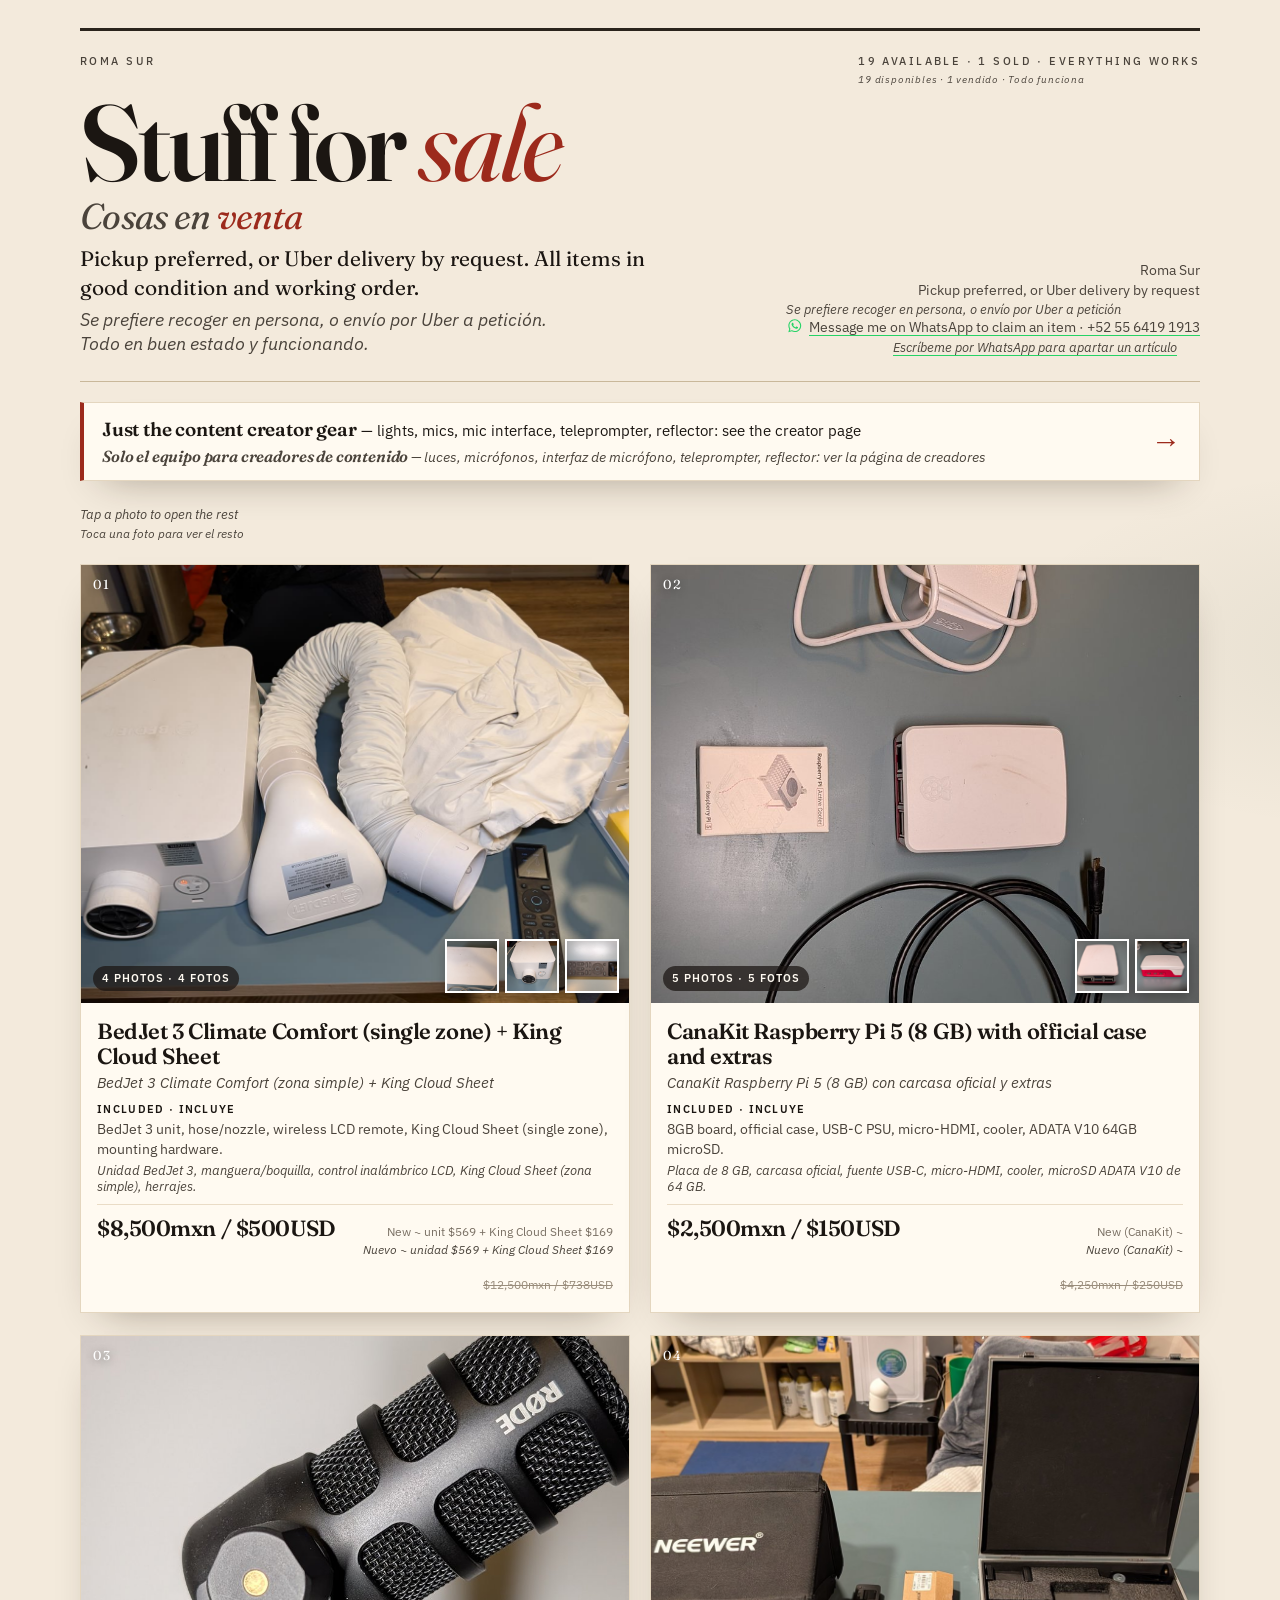
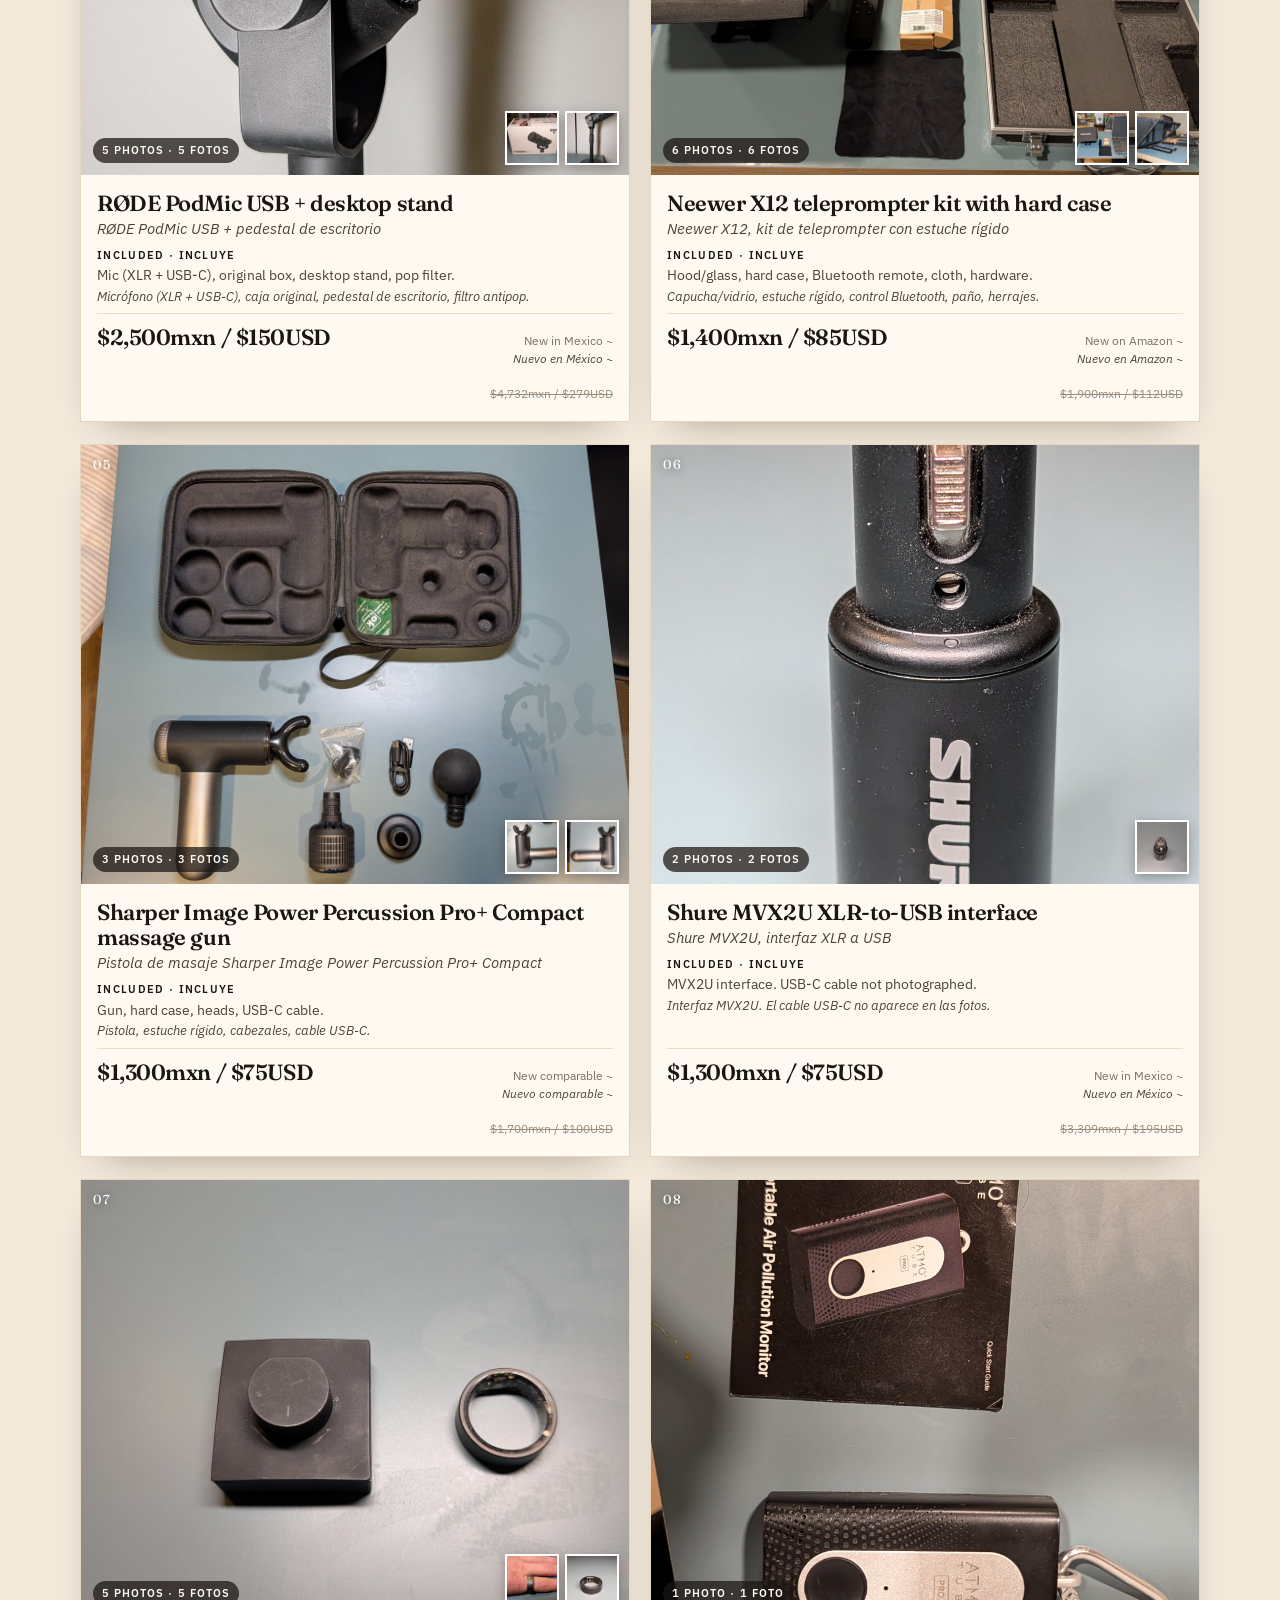
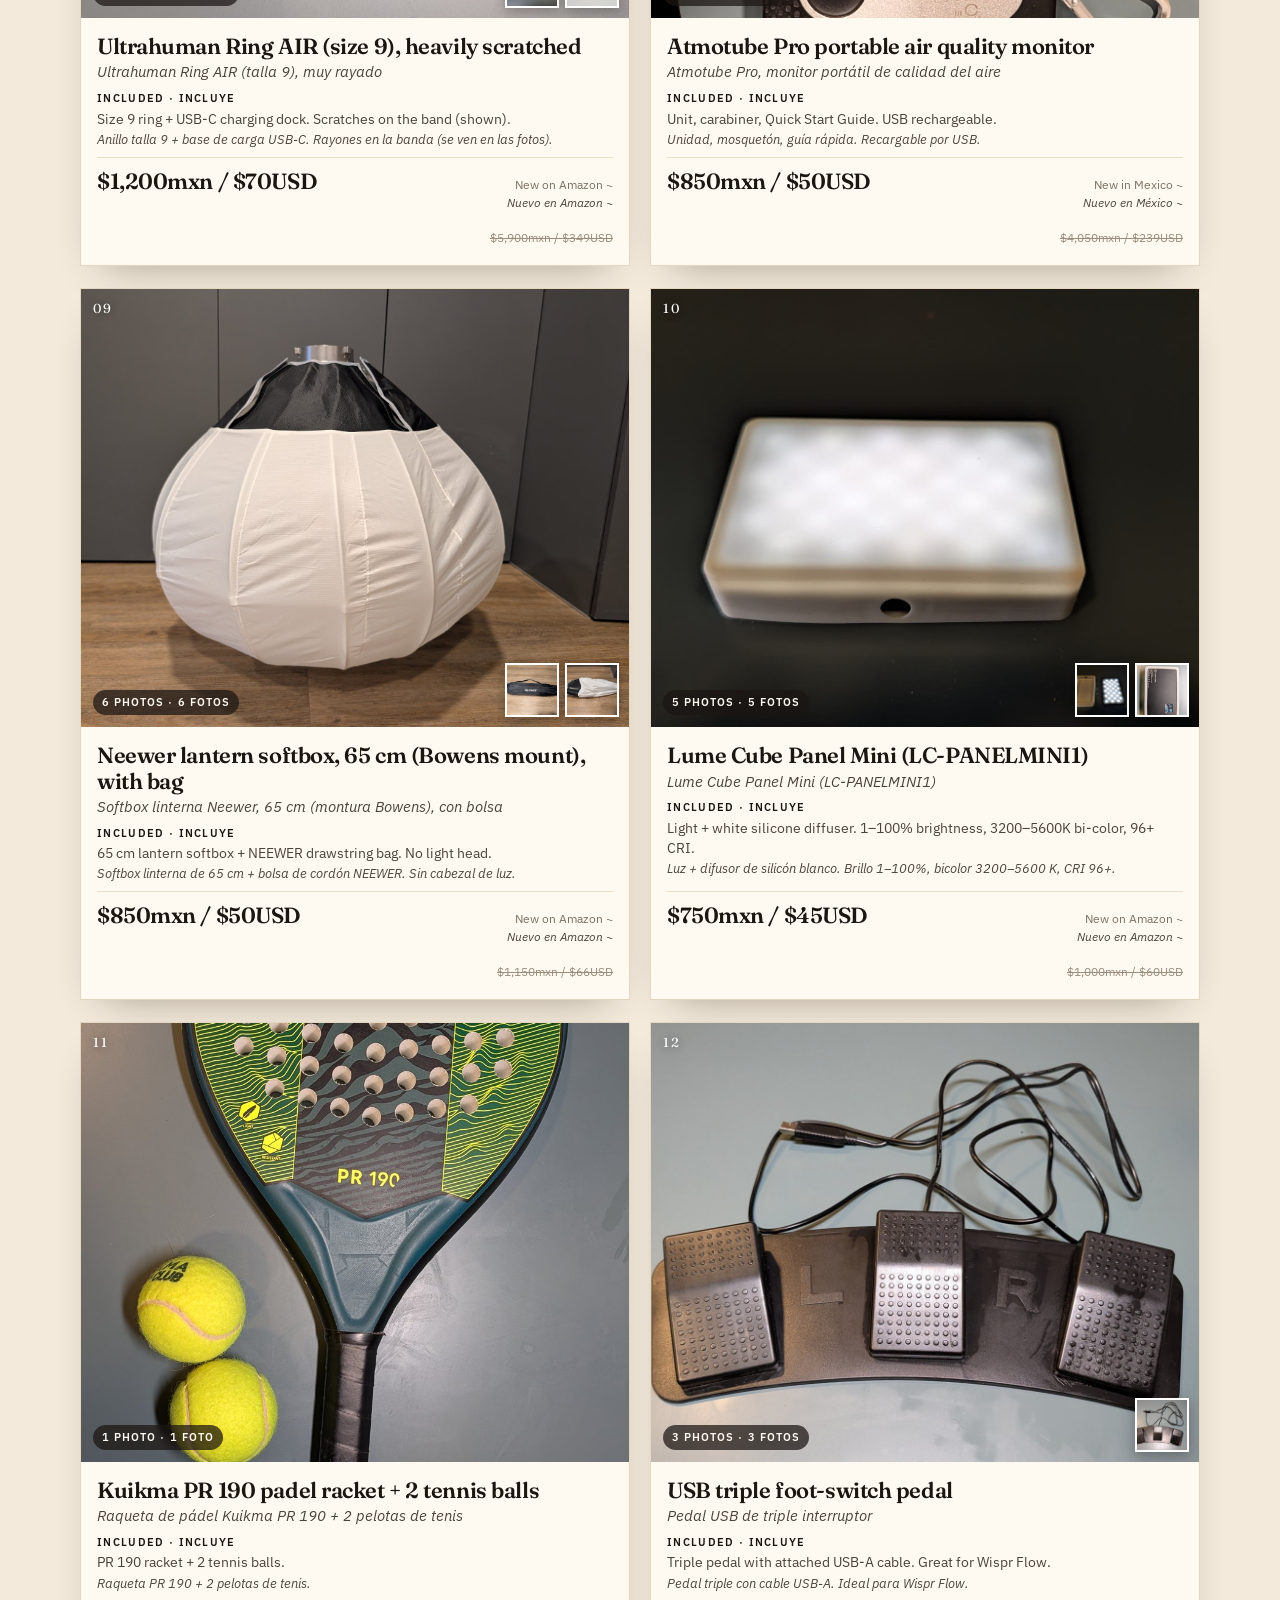
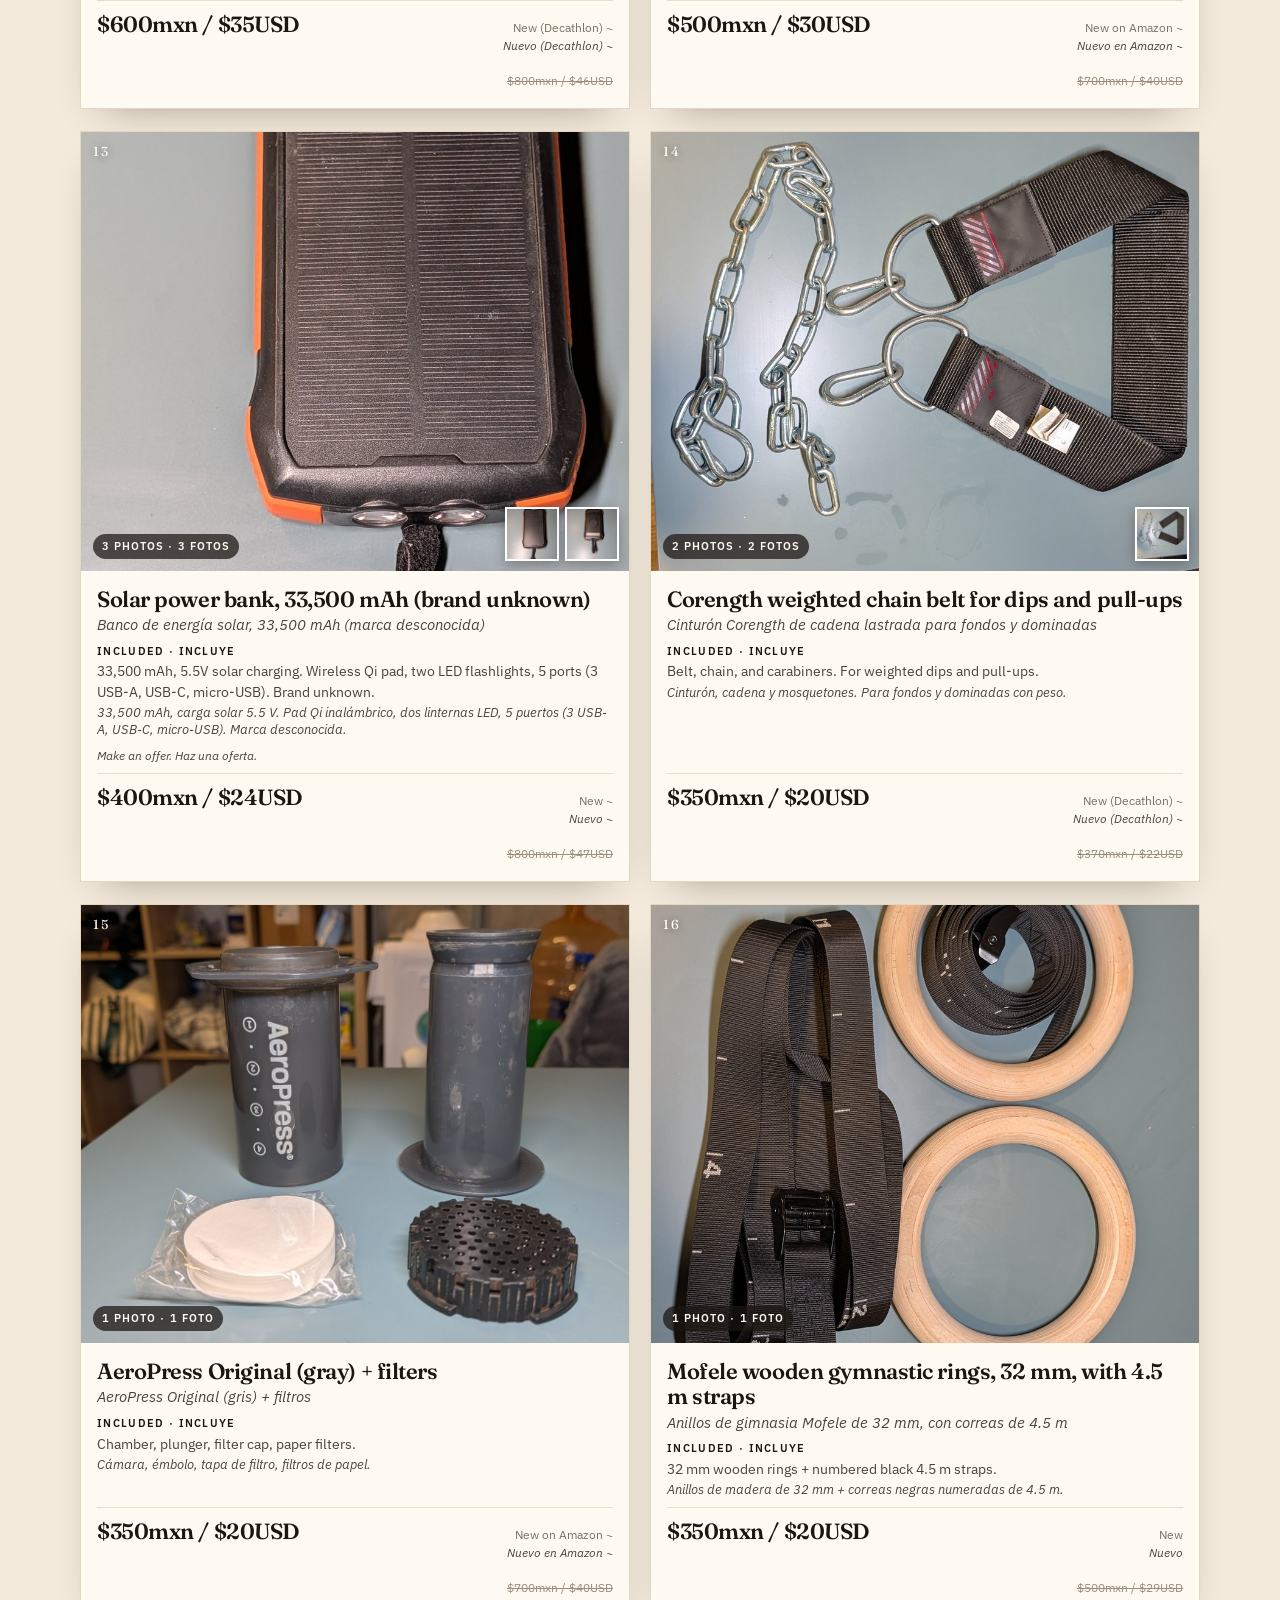
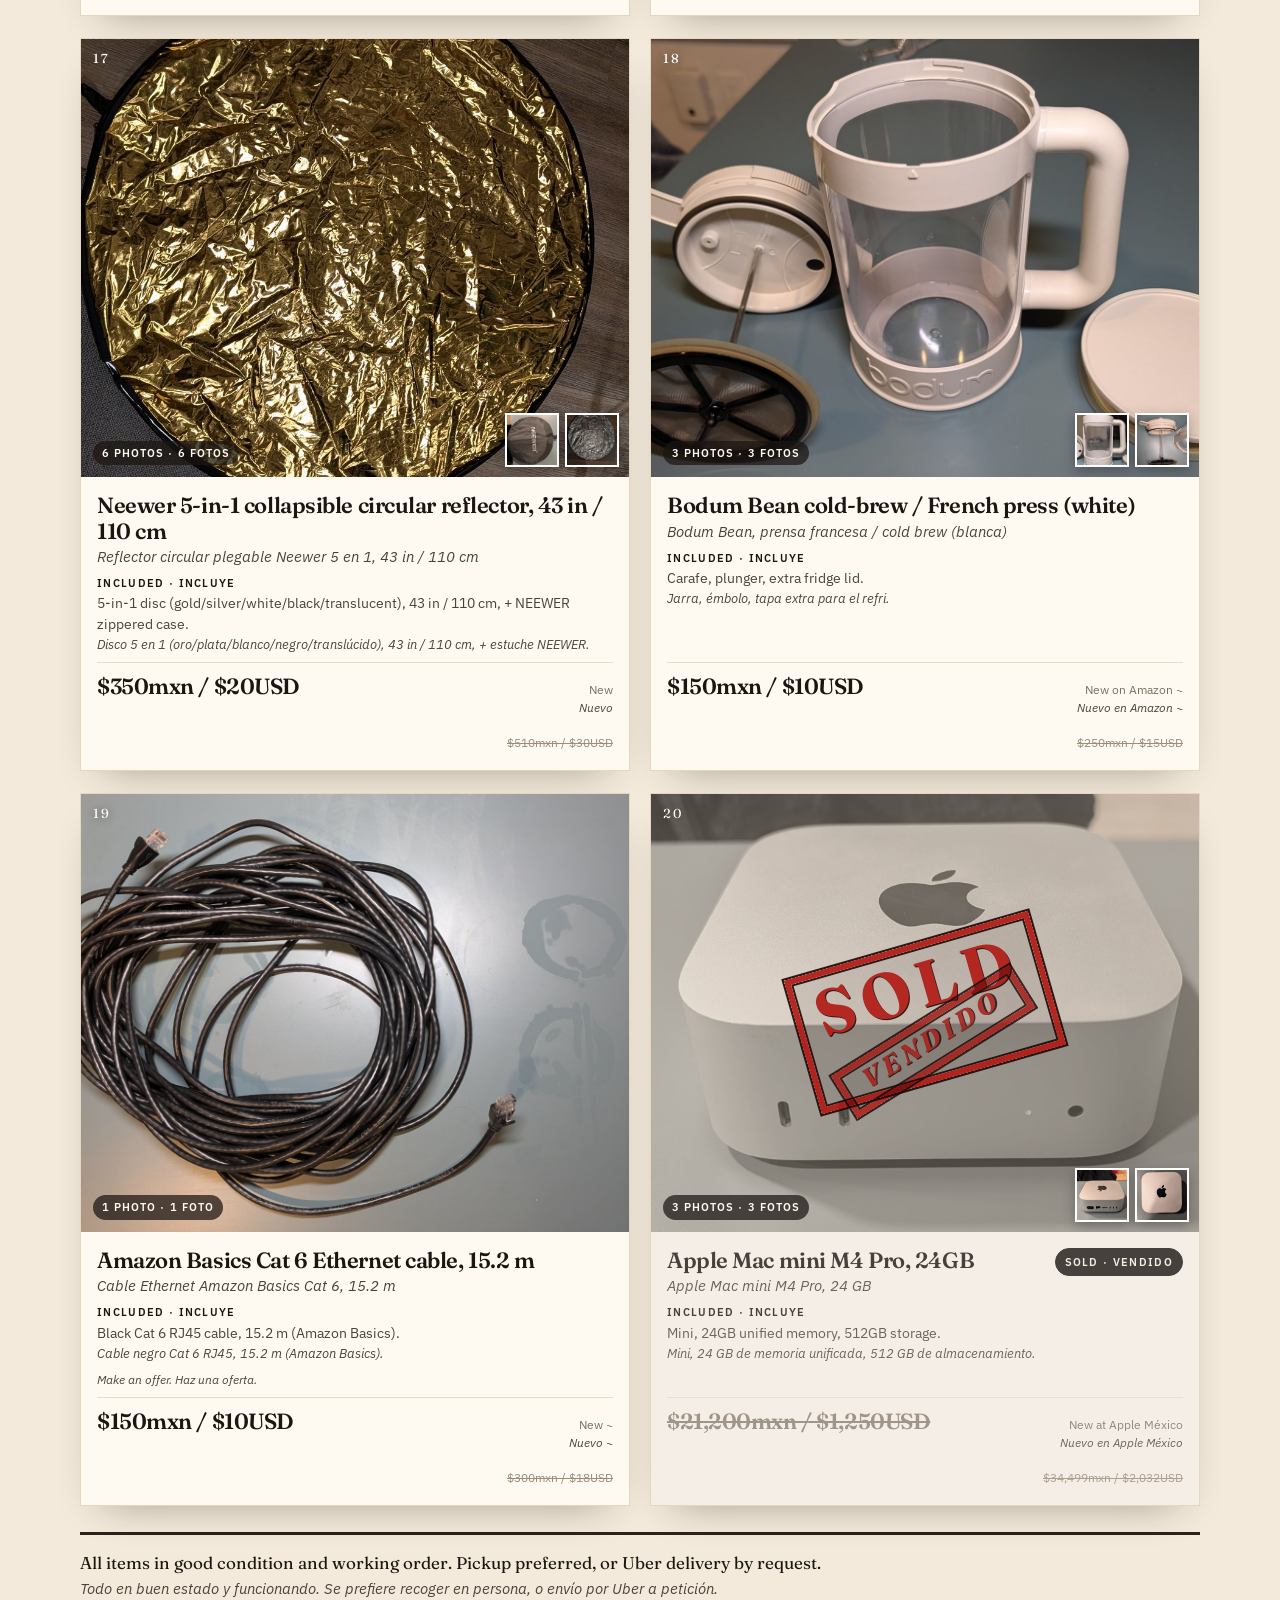
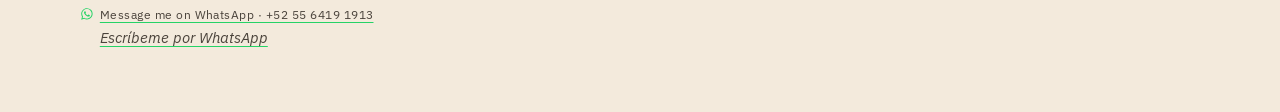
==== commit 33ef949b: "Show all 20 items on the main page; creator page is a subset. Link WhatsApp with icon." ====
--- a/index.html
+++ b/index.html
@@ -11,7 +11,7 @@
     <header class="mast">
       <div class="kicker">
         <span>Roma Sur</span>
-        <span><span data-count="en">13 available · 1 sold</span> · Everything works<span class="es" lang="es"><span data-count="es">13 disponibles · 1 vendido</span> · Todo funciona</span></span>
+        <span><span data-count="en">19 available · 1 sold</span> · Everything works<span class="es" lang="es"><span data-count="es">19 disponibles · 1 vendido</span> · Todo funciona</span></span>
       </div>
       <h1>Stuff for <em>sale</em><span class="es" lang="es">Cosas en <em>venta</em></span></h1>
       <div class="lede">
@@ -19,14 +19,14 @@
         <div class="meta">
           <div>Roma Sur</div>
           <div>Pickup preferred, or Uber delivery by request<span class="es" lang="es">Se prefiere recoger en persona, o envío por Uber a petición</span></div>
-          <div>Message me on WhatsApp to claim an item<span class="es" lang="es">Escríbeme por WhatsApp para apartar un artículo</span></div>
+          <div><a class="wa-link" href="https://wa.me/525564191913?text=Hi%20Ross%2C%20I%27m%20interested%20in%20an%20item%20from%20your%20sale.%20/%20Hola%20Ross%2C%20me%20interesa%20un%20art%C3%ADculo%20de%20tu%20venta." target="_blank" rel="noopener"><svg class="wa-icon" viewBox="0 0 24 24" width="16" height="16" aria-hidden="true" focusable="false"><path fill="#25D366" d="M12.04 2C6.58 2 2.13 6.45 2.13 11.91c0 1.75.46 3.45 1.32 4.95L2.05 22l5.25-1.38a9.9 9.9 0 0 0 4.74 1.21h.01c5.46 0 9.91-4.45 9.91-9.91 0-2.65-1.03-5.14-2.9-7.01A9.82 9.82 0 0 0 12.04 2Zm0 18.15h-.01a8.23 8.23 0 0 1-4.19-1.15l-.3-.18-3.12.82.83-3.04-.2-.31a8.2 8.2 0 0 1-1.26-4.38c0-4.54 3.7-8.24 8.25-8.24 2.2 0 4.27.86 5.83 2.42a8.18 8.18 0 0 1 2.41 5.83c0 4.54-3.7 8.23-8.24 8.23Zm4.52-6.16c-.25-.12-1.47-.72-1.69-.81-.23-.08-.39-.12-.56.12-.16.25-.64.81-.79.97-.14.17-.29.19-.54.06-.25-.12-1.05-.39-1.99-1.23-.74-.66-1.23-1.47-1.38-1.72-.14-.25-.02-.38.11-.51.11-.11.25-.29.37-.43.13-.15.17-.25.25-.41.08-.17.04-.31-.02-.43-.06-.12-.56-1.34-.76-1.84-.2-.48-.41-.42-.56-.43h-.48c-.17 0-.43.06-.66.31-.22.25-.86.85-.86 2.07 0 1.22.89 2.4 1.01 2.56.12.17 1.75 2.67 4.23 3.74.59.26 1.05.41 1.41.52.59.19 1.13.16 1.56.1.48-.07 1.47-.6 1.67-1.18.21-.58.21-1.07.14-1.18-.06-.1-.22-.16-.47-.28Z"/></svg><span>Message me on WhatsApp to claim an item · +52 55 6419 1913<span class="es" lang="es">Escríbeme por WhatsApp para apartar un artículo</span></span></a></div>
         </div>
       </div>
     </header>
 
     <a class="crosslink" href="content-creator.html">
-      <span class="crosslink-text"><b>Content creator gear</b> — lights, mics, mic interface, teleprompter, reflector
-        <span class="es" lang="es"><b>Equipo para creadores de contenido</b> — luces, micrófonos, interfaz de micrófono, teleprompter, reflector</span></span>
+      <span class="crosslink-text"><b>Just the content creator gear</b> — lights, mics, mic interface, teleprompter, reflector: see the creator page
+        <span class="es" lang="es"><b>Solo el equipo para creadores de contenido</b> — luces, micrófonos, interfaz de micrófono, teleprompter, reflector: ver la página de creadores</span></span>
       <span class="crosslink-arrow" aria-hidden="true">&rarr;</span>
     </a>
 
@@ -346,11 +346,160 @@
         </div>
       </article>
 
+
+      <article class="card" data-id="rode-podmic-usb" data-price-mxn="2500" data-title-en="RØDE PodMic USB + desktop stand" data-title-es="RØDE PodMic USB + pedestal de escritorio" data-photos="[&quot;photos/PXL_20260826_134338659.jpg&quot;,&quot;photos/PXL_20260826_134357354.jpg&quot;,&quot;photos/PXL_20260826_134408629.jpg&quot;,&quot;photos/PXL_20260826_134411944.jpg&quot;,&quot;photos/PXL_20260826_134422929.jpg&quot;]">
+        <div class="photo">
+          <span class="idx">01</span>
+          <img class="hero" src="photos/PXL_20260826_134411944.jpg" data-photo="photos/PXL_20260826_134411944.jpg" tabindex="0" role="button" alt="RØDE PodMic USB on desktop stand / RØDE PodMic USB en pedestal de escritorio">
+          <div class="thumbs">
+            <button type="button" aria-label="Box / Caja" data-photo="photos/PXL_20260826_134338659.jpg">
+              <img src="photos/PXL_20260826_134338659.jpg" alt="">
+            </button>
+            <button type="button" aria-label="Mic close-up / Detalle del micrófono" data-photo="photos/PXL_20260826_134357354.jpg">
+              <img src="photos/PXL_20260826_134357354.jpg" alt="">
+            </button>
+          </div>
+          <div class="stamp" aria-hidden="true"><span>SOLD<span class="es" lang="es">VENDIDO</span></span></div>
+        </div>
+        <div class="body">
+          <div class="toprow">
+            <h2>RØDE PodMic USB + desktop stand<span class="es" lang="es">RØDE PodMic USB + pedestal de escritorio</span></h2>
+          </div>
+          <p class="inc"><strong>Included · Incluye</strong> Mic (XLR + USB-C), original box, desktop stand, pop filter.<span class="es" lang="es">Micrófono (XLR + USB-C), caja original, pedestal de escritorio, filtro antipop.</span></p>
+          <div class="price-row">
+            <div class="ask">$2,500mxn / $150USD</div>
+            <div class="compare">New in Mexico ~<span class="es" lang="es">Nuevo en México ~</span><br><s>$4,732mxn / $279USD</s></div>
+          </div>
+        </div>
+      </article>
+      <article class="card" data-id="neewer-x12-teleprompter" data-price-mxn="1400" data-title-en="Neewer X12 teleprompter kit with hard case" data-title-es="Neewer X12, kit de teleprompter con estuche rígido" data-photos="[&quot;photos/PXL_20260826_133639661.jpg&quot;,&quot;photos/PXL_20260826_134014258.jpg&quot;,&quot;photos/PXL_20260826_134109632.jpg&quot;,&quot;photos/PXL_20260826_134116059.jpg&quot;,&quot;photos/PXL_20260826_134124106.jpg&quot;,&quot;photos/PXL_20260826_134131841.jpg&quot;]">
+        <div class="photo">
+          <span class="idx">02</span>
+          <img class="hero" src="photos/PXL_20260826_134014258.jpg" data-photo="photos/PXL_20260826_134014258.jpg" tabindex="0" role="button" alt="Neewer X12 teleprompter kit laid out with hard case and accessories / Kit de teleprompter Neewer X12 con estuche rígido y accesorios">
+          <div class="thumbs">
+            <button type="button" aria-label="Assembled / Armado" data-photo="photos/PXL_20260826_134109632.jpg">
+              <img src="photos/PXL_20260826_134109632.jpg" alt="">
+            </button>
+            <button type="button" aria-label="Accessories / Accesorios" data-photo="photos/PXL_20260826_134124106.jpg">
+              <img src="photos/PXL_20260826_134124106.jpg" alt="">
+            </button>
+          </div>
+          <div class="stamp" aria-hidden="true"><span>SOLD<span class="es" lang="es">VENDIDO</span></span></div>
+        </div>
+        <div class="body">
+          <div class="toprow">
+            <h2>Neewer X12 teleprompter kit with hard case<span class="es" lang="es">Neewer X12, kit de teleprompter con estuche rígido</span></h2>
+          </div>
+          <p class="inc"><strong>Included · Incluye</strong> Hood/glass, hard case, Bluetooth remote, cloth, hardware.<span class="es" lang="es">Capucha/vidrio, estuche rígido, control Bluetooth, paño, herrajes.</span></p>
+          <div class="price-row">
+            <div class="ask">$1,400mxn / $85USD</div>
+            <div class="compare">New on Amazon ~<span class="es" lang="es">Nuevo en Amazon ~</span><br><s>$1,900mxn / $112USD</s></div>
+          </div>
+        </div>
+      </article>
+      <article class="card" data-id="shure-mvx2u" data-price-mxn="1300" data-title-en="Shure MVX2U XLR-to-USB interface" data-title-es="Shure MVX2U, interfaz XLR a USB" data-photos="[&quot;photos/PXL_20260826_134943539.jpg&quot;,&quot;photos/PXL_20260826_134956106.jpg&quot;]">
+        <div class="photo">
+          <span class="idx">03</span>
+          <img class="hero" src="photos/PXL_20260826_134943539.jpg" data-photo="photos/PXL_20260826_134943539.jpg" tabindex="0" role="button" alt="Shure MVX2U XLR-to-USB interface / Interfaz Shure MVX2U de XLR a USB">
+          <div class="thumbs">
+            <button type="button" aria-label="Second angle" data-photo="photos/PXL_20260826_134956106.jpg">
+              <img src="photos/PXL_20260826_134956106.jpg" alt="">
+            </button>
+          </div>
+          <div class="stamp" aria-hidden="true"><span>SOLD<span class="es" lang="es">VENDIDO</span></span></div>
+        </div>
+        <div class="body">
+          <div class="toprow">
+            <h2>Shure MVX2U XLR-to-USB interface<span class="es" lang="es">Shure MVX2U, interfaz XLR a USB</span></h2>
+          </div>
+          <p class="inc"><strong>Included · Incluye</strong> MVX2U interface. USB-C cable not photographed.<span class="es" lang="es">Interfaz MVX2U. El cable USB-C no aparece en las fotos.</span></p>
+          <div class="price-row">
+            <div class="ask">$1,300mxn / $75USD</div>
+            <div class="compare">New in Mexico ~<span class="es" lang="es">Nuevo en México ~</span><br><s>$3,309mxn / $195USD</s></div>
+          </div>
+        </div>
+      </article>
+      <article class="card" data-id="neewer-lantern-softbox" data-price-mxn="850" data-title-en="Neewer lantern softbox, 65 cm (Bowens mount), with bag" data-title-es="Softbox linterna Neewer, 65 cm (montura Bowens), con bolsa" data-photos="[&quot;photos/PXL_20260816_183229438.jpg&quot;,&quot;photos/PXL_20260816_183234628.jpg&quot;,&quot;photos/PXL_20260816_183247531.jpg&quot;,&quot;photos/PXL_20260816_183252354.jpg&quot;,&quot;photos/PXL_20260816_183313198.jpg&quot;,&quot;photos/PXL_20260816_183334958.jpg&quot;]">
+        <div class="photo">
+          <span class="idx">04</span>
+          <img class="hero" src="photos/PXL_20260816_183229438.jpg" data-photo="photos/PXL_20260816_183229438.jpg" tabindex="0" role="button" alt="Neewer 65 cm lantern softbox standing on a wood floor / Softbox linterna Neewer de 65 cm sobre piso de madera">
+          <div class="thumbs">
+            <button type="button" aria-label="Carry bag / Bolsa" data-photo="photos/PXL_20260816_183334958.jpg">
+              <img src="photos/PXL_20260816_183334958.jpg" alt="">
+            </button>
+            <button type="button" aria-label="Collapsed / Plegado" data-photo="photos/PXL_20260816_183313198.jpg">
+              <img src="photos/PXL_20260816_183313198.jpg" alt="">
+            </button>
+          </div>
+          <div class="stamp" aria-hidden="true"><span>SOLD<span class="es" lang="es">VENDIDO</span></span></div>
+        </div>
+        <div class="body">
+          <div class="toprow">
+            <h2>Neewer lantern softbox, 65 cm (Bowens mount), with bag<span class="es" lang="es">Softbox linterna Neewer, 65 cm (montura Bowens), con bolsa</span></h2>
+          </div>
+          <p class="inc"><strong>Included · Incluye</strong> 65 cm lantern softbox + NEEWER drawstring bag. No light head.<span class="es" lang="es">Softbox linterna de 65 cm + bolsa de cordón NEEWER. Sin cabezal de luz.</span></p>
+          <div class="price-row">
+            <div class="ask">$850mxn / $50USD</div>
+            <div class="compare">New on Amazon ~<span class="es" lang="es">Nuevo en Amazon ~</span><br><s>$1,150mxn / $66USD</s></div>
+          </div>
+        </div>
+      </article>
+      <article class="card" data-id="lume-cube-panel-mini" data-price-mxn="750" data-title-en="Lume Cube Panel Mini (LC-PANELMINI1)" data-title-es="Lume Cube Panel Mini (LC-PANELMINI1)" data-photos="[&quot;photos/lumecube-on.jpg&quot;,&quot;photos/lumecube-leds.jpg&quot;,&quot;photos/lumecube-back.jpg&quot;,&quot;photos/lumecube-back-2.jpg&quot;,&quot;photos/lumecube-back-3.jpg&quot;]">
+        <div class="photo">
+          <span class="idx">05</span>
+          <img class="hero" src="photos/lumecube-on.jpg" data-photo="photos/lumecube-on.jpg" tabindex="0" role="button" alt="Lume Cube Panel Mini on with white silicone diffuser / Lume Cube Panel Mini encendido con difusor de silicón blanco">
+          <div class="thumbs">
+            <button type="button" aria-label="LEDs" data-photo="photos/lumecube-leds.jpg">
+              <img src="photos/lumecube-leds.jpg" alt="">
+            </button>
+            <button type="button" aria-label="Back / Reverso" data-photo="photos/lumecube-back.jpg">
+              <img src="photos/lumecube-back.jpg" alt="">
+            </button>
+          </div>
+          <div class="stamp" aria-hidden="true"><span>SOLD<span class="es" lang="es">VENDIDO</span></span></div>
+        </div>
+        <div class="body">
+          <div class="toprow">
+            <h2>Lume Cube Panel Mini (LC-PANELMINI1)<span class="es" lang="es">Lume Cube Panel Mini (LC-PANELMINI1)</span></h2>
+          </div>
+          <p class="inc"><strong>Included · Incluye</strong> Light + white silicone diffuser. 1–100% brightness, 3200–5600K bi-color, 96+ CRI.<span class="es" lang="es">Luz + difusor de silicón blanco. Brillo 1–100%, bicolor 3200–5600 K, CRI 96+.</span></p>
+          <div class="price-row">
+            <div class="ask">$750mxn / $45USD</div>
+            <div class="compare">New on Amazon ~<span class="es" lang="es">Nuevo en Amazon ~</span><br><s>$1,000mxn / $60USD</s></div>
+          </div>
+        </div>
+      </article>
+      <article class="card" data-id="neewer-5in1-reflector" data-price-mxn="350" data-title-en="Neewer 5-in-1 collapsible circular reflector, 43 in / 110 cm" data-title-es="Reflector circular plegable Neewer 5 en 1, 43 in / 110 cm" data-photos="[&quot;photos/PXL_20260826_133330010.jpg&quot;,&quot;photos/PXL_20260826_133350002.jpg&quot;,&quot;photos/PXL_20260826_133357118.jpg&quot;,&quot;photos/PXL_20260826_133420489.jpg&quot;,&quot;photos/PXL_20260826_133445475.jpg&quot;,&quot;photos/PXL_20260826_133501360.jpg&quot;]">
+        <div class="photo">
+          <span class="idx">06</span>
+          <img class="hero" src="photos/PXL_20260826_133501360.jpg" data-photo="photos/PXL_20260826_133501360.jpg" tabindex="0" role="button" alt="Neewer 5-in-1 gold reflector, 43 in / 110 cm, opened on the floor / Reflector Neewer 5 en 1 dorado de 43 in / 110 cm abierto en el piso">
+          <div class="thumbs">
+            <button type="button" aria-label="Carry case / Estuche" data-photo="photos/PXL_20260826_133330010.jpg">
+              <img src="photos/PXL_20260826_133330010.jpg" alt="">
+            </button>
+            <button type="button" aria-label="Silver side / Lado plata" data-photo="photos/PXL_20260826_133350002.jpg">
+              <img src="photos/PXL_20260826_133350002.jpg" alt="">
+            </button>
+          </div>
+          <div class="stamp" aria-hidden="true"><span>SOLD<span class="es" lang="es">VENDIDO</span></span></div>
+        </div>
+        <div class="body">
+          <div class="toprow">
+            <h2>Neewer 5-in-1 collapsible circular reflector, 43 in / 110 cm<span class="es" lang="es">Reflector circular plegable Neewer 5 en 1, 43 in / 110 cm</span></h2>
+          </div>
+          <p class="inc"><strong>Included · Incluye</strong> 5-in-1 disc (gold/silver/white/black/translucent), 43 in / 110 cm, + NEEWER zippered case.<span class="es" lang="es">Disco 5 en 1 (oro/plata/blanco/negro/translúcido), 43 in / 110 cm, + estuche NEEWER.</span></p>
+          <div class="price-row">
+            <div class="ask">$350mxn / $20USD</div>
+            <div class="compare">New<span class="es" lang="es">Nuevo</span><br><s>$510mxn / $30USD</s></div>
+          </div>
+        </div>
+      </article>
+
     </main>
 
     <footer class="colophon">
       <p>All items in good condition and working order. Pickup preferred, or Uber delivery by request.<span class="es" lang="es">Todo en buen estado y funcionando. Se prefiere recoger en persona, o envío por Uber a petición.</span></p>
-      <div class="fine">Message me via WhatsApp<span class="es" lang="es">Escríbeme por WhatsApp</span></div>
+      <div class="fine"><a class="wa-link" href="https://wa.me/525564191913?text=Hi%20Ross%2C%20I%27m%20interested%20in%20an%20item%20from%20your%20sale.%20/%20Hola%20Ross%2C%20me%20interesa%20un%20art%C3%ADculo%20de%20tu%20venta." target="_blank" rel="noopener"><svg class="wa-icon" viewBox="0 0 24 24" width="16" height="16" aria-hidden="true" focusable="false"><path fill="#25D366" d="M12.04 2C6.58 2 2.13 6.45 2.13 11.91c0 1.75.46 3.45 1.32 4.95L2.05 22l5.25-1.38a9.9 9.9 0 0 0 4.74 1.21h.01c5.46 0 9.91-4.45 9.91-9.91 0-2.65-1.03-5.14-2.9-7.01A9.82 9.82 0 0 0 12.04 2Zm0 18.15h-.01a8.23 8.23 0 0 1-4.19-1.15l-.3-.18-3.12.82.83-3.04-.2-.31a8.2 8.2 0 0 1-1.26-4.38c0-4.54 3.7-8.24 8.25-8.24 2.2 0 4.27.86 5.83 2.42a8.18 8.18 0 0 1 2.41 5.83c0 4.54-3.7 8.23-8.24 8.23Zm4.52-6.16c-.25-.12-1.47-.72-1.69-.81-.23-.08-.39-.12-.56.12-.16.25-.64.81-.79.97-.14.17-.29.19-.54.06-.25-.12-1.05-.39-1.99-1.23-.74-.66-1.23-1.47-1.38-1.72-.14-.25-.02-.38.11-.51.11-.11.25-.29.37-.43.13-.15.17-.25.25-.41.08-.17.04-.31-.02-.43-.06-.12-.56-1.34-.76-1.84-.2-.48-.41-.42-.56-.43h-.48c-.17 0-.43.06-.66.31-.22.25-.86.85-.86 2.07 0 1.22.89 2.4 1.01 2.56.12.17 1.75 2.67 4.23 3.74.59.26 1.05.41 1.41.52.59.19 1.13.16 1.56.1.48-.07 1.47-.6 1.67-1.18.21-.58.21-1.07.14-1.18-.06-.1-.22-.16-.47-.28Z"/></svg><span>Message me on WhatsApp · +52 55 6419 1913<span class="es" lang="es">Escríbeme por WhatsApp</span></span></a></div>
     </footer>
   </div>
 
--- a/catalog.css
+++ b/catalog.css
@@ -667,3 +667,8 @@
   .crosslink-arrow { font-family: var(--display); font-size: 30px; color: var(--wax); flex: 0 0 auto; }
   .crosslink.back { justify-content: flex-start; }
   @media print { .crosslink { display: none !important; } }
+
+  .wa-link { display: inline-flex; align-items: flex-start; gap: 6px; color: inherit; text-decoration: underline; text-decoration-color: #25D366; text-underline-offset: 3px; }
+  .wa-link:hover { color: #128C7E; }
+  .wa-link > span { display: inline-block; }
+  .wa-icon { flex: none; width: 1.15em; height: 1.15em; margin-top: .05em; }
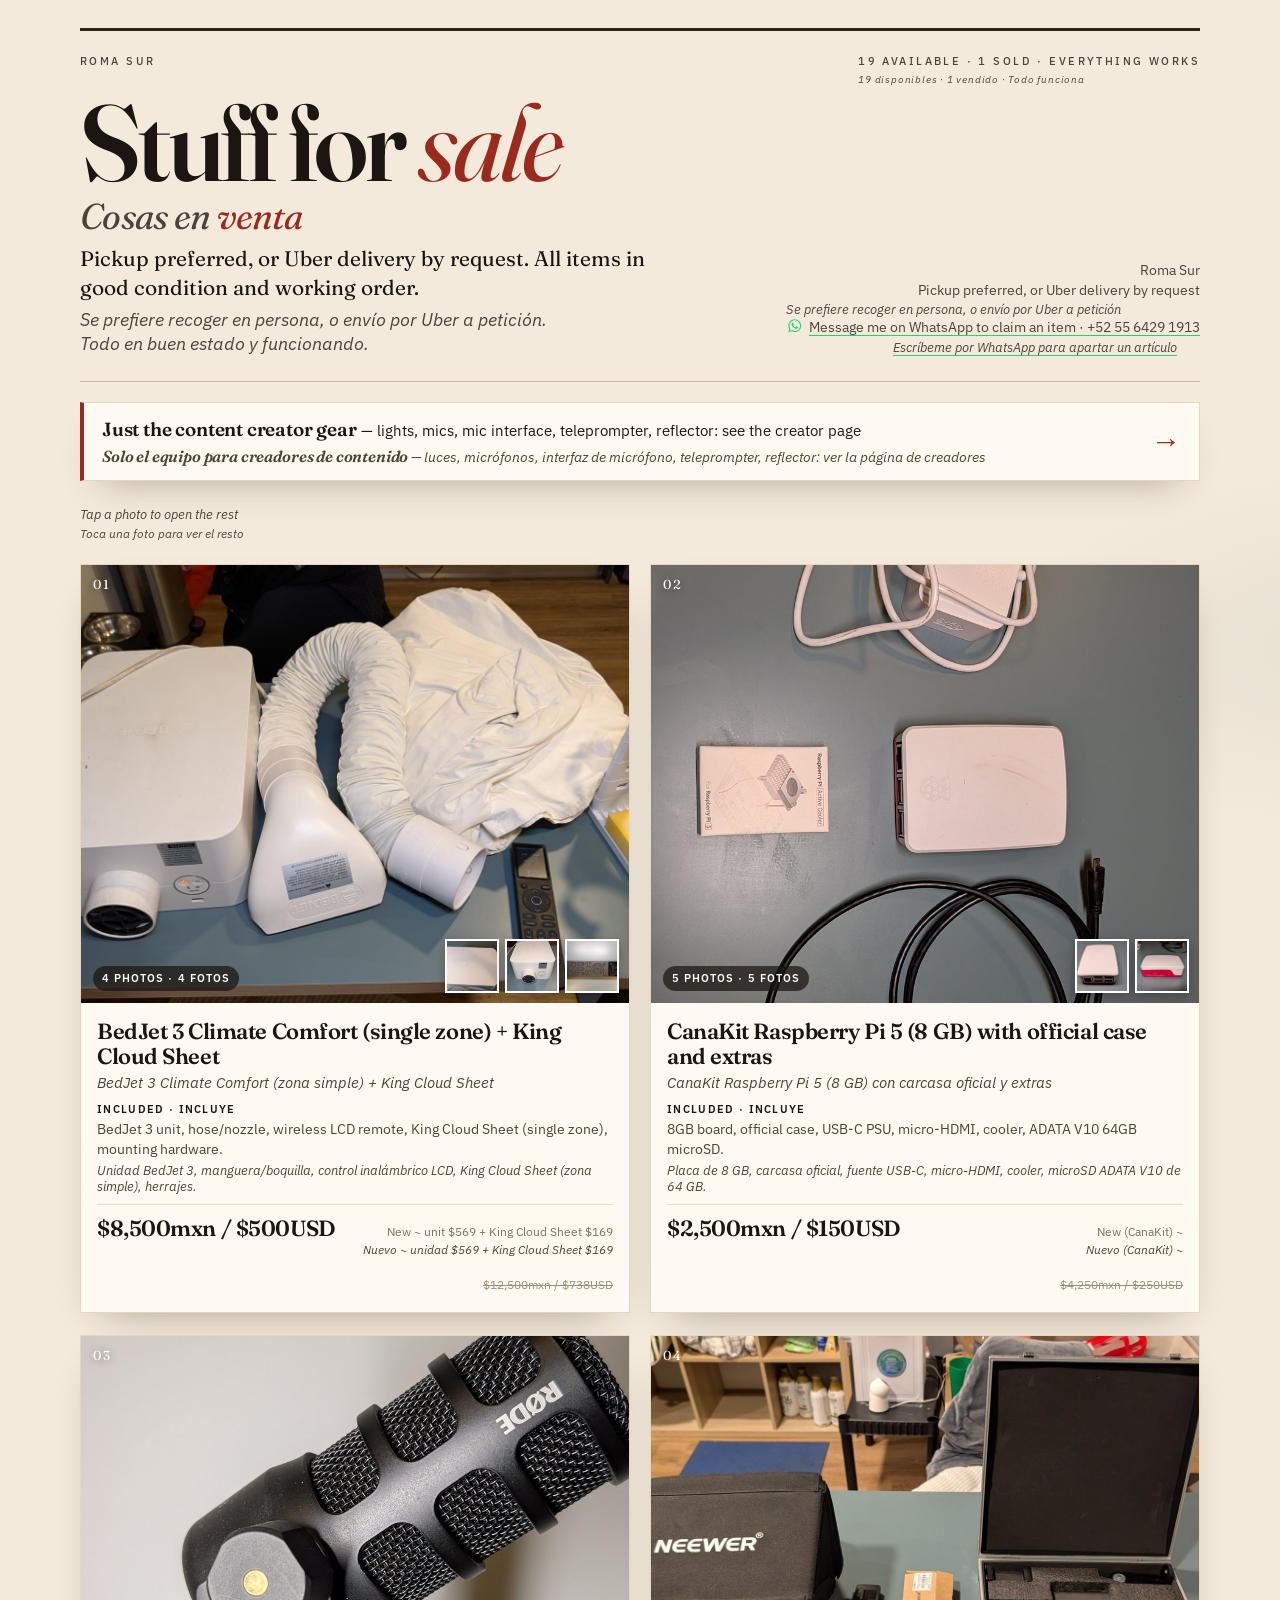
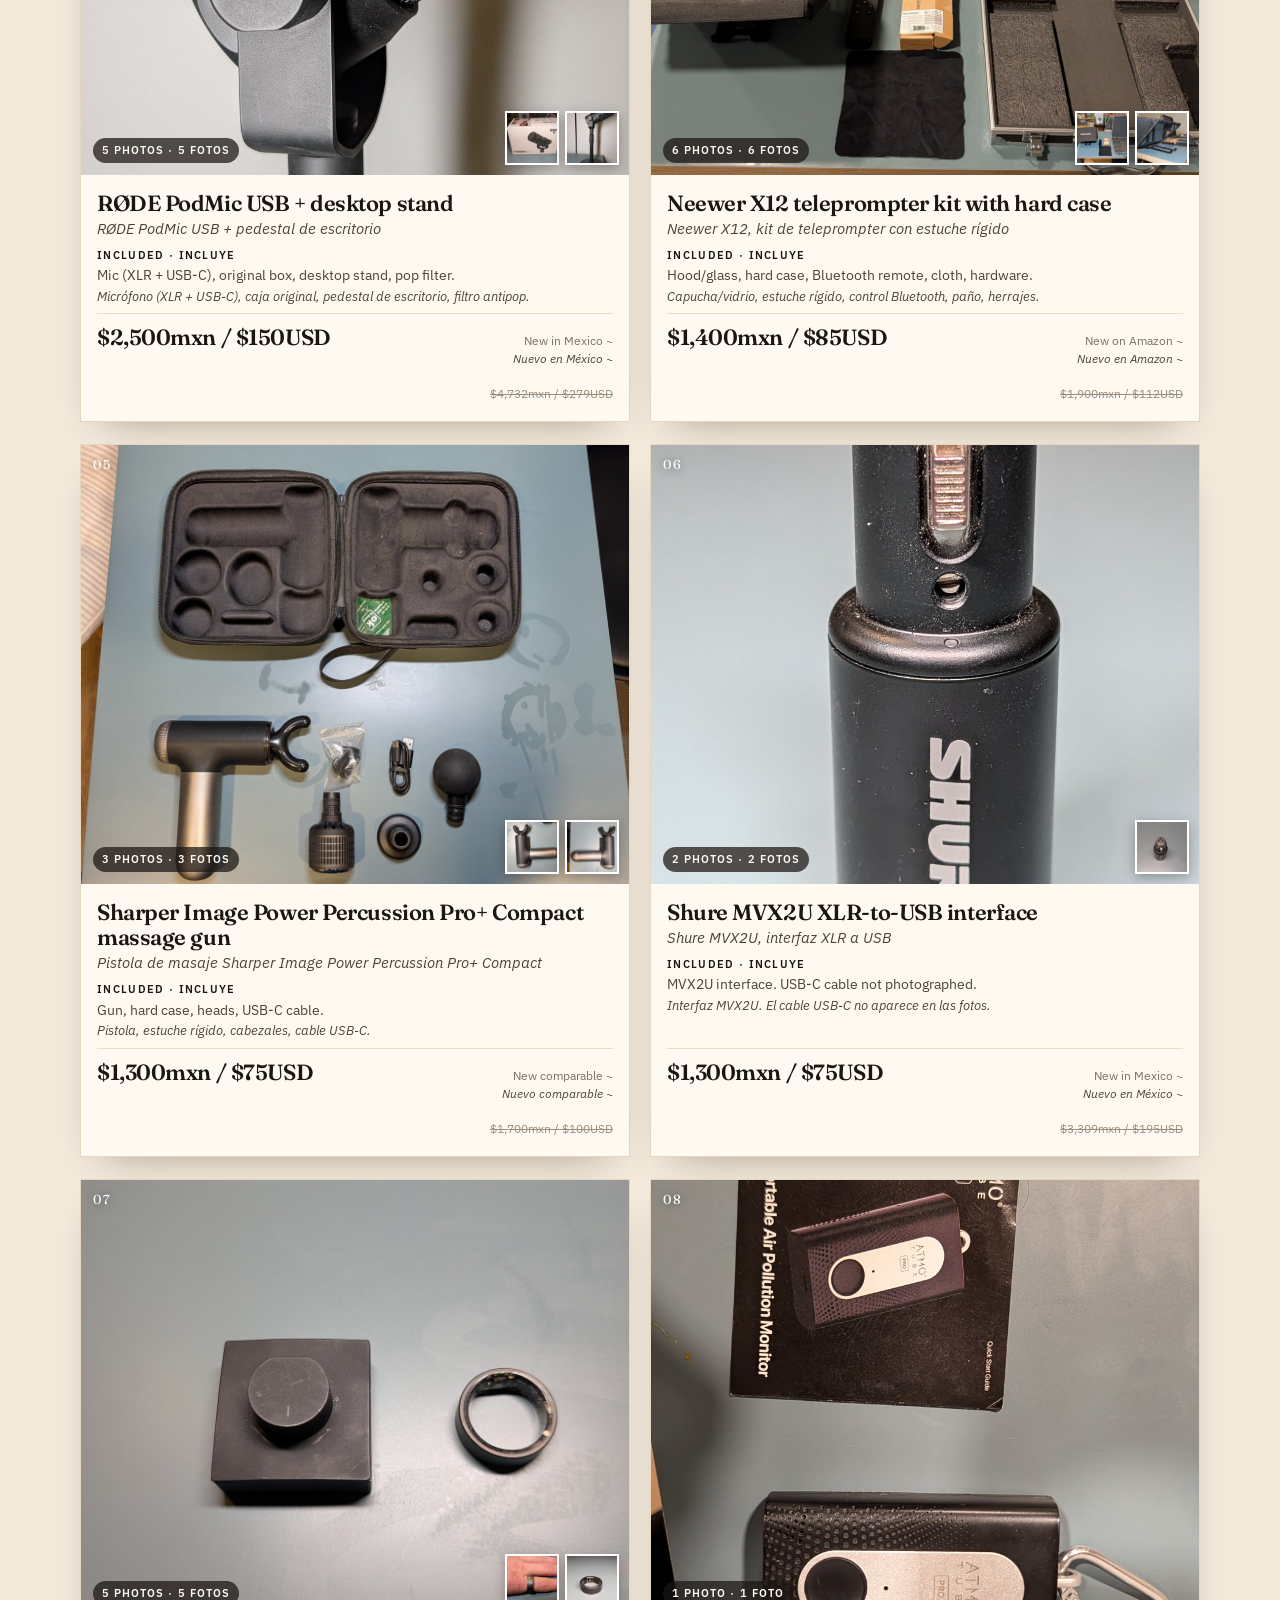
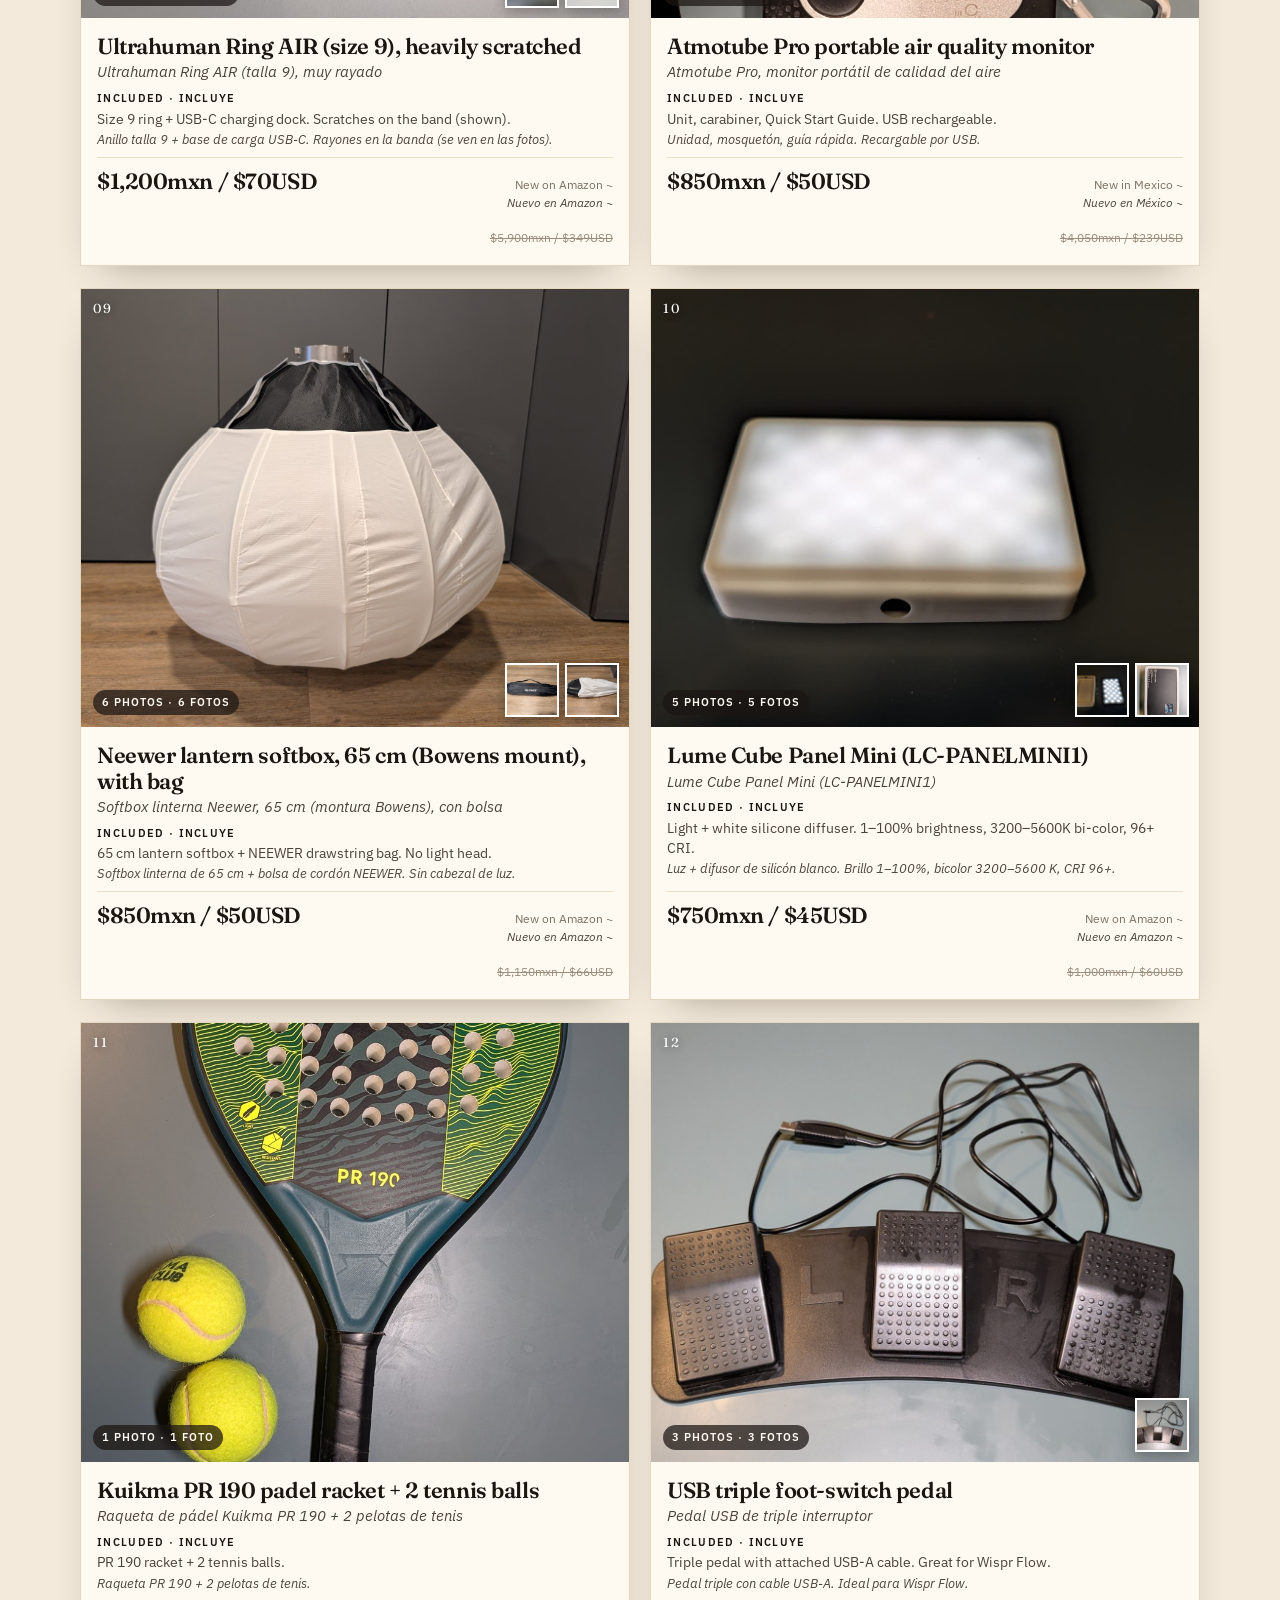
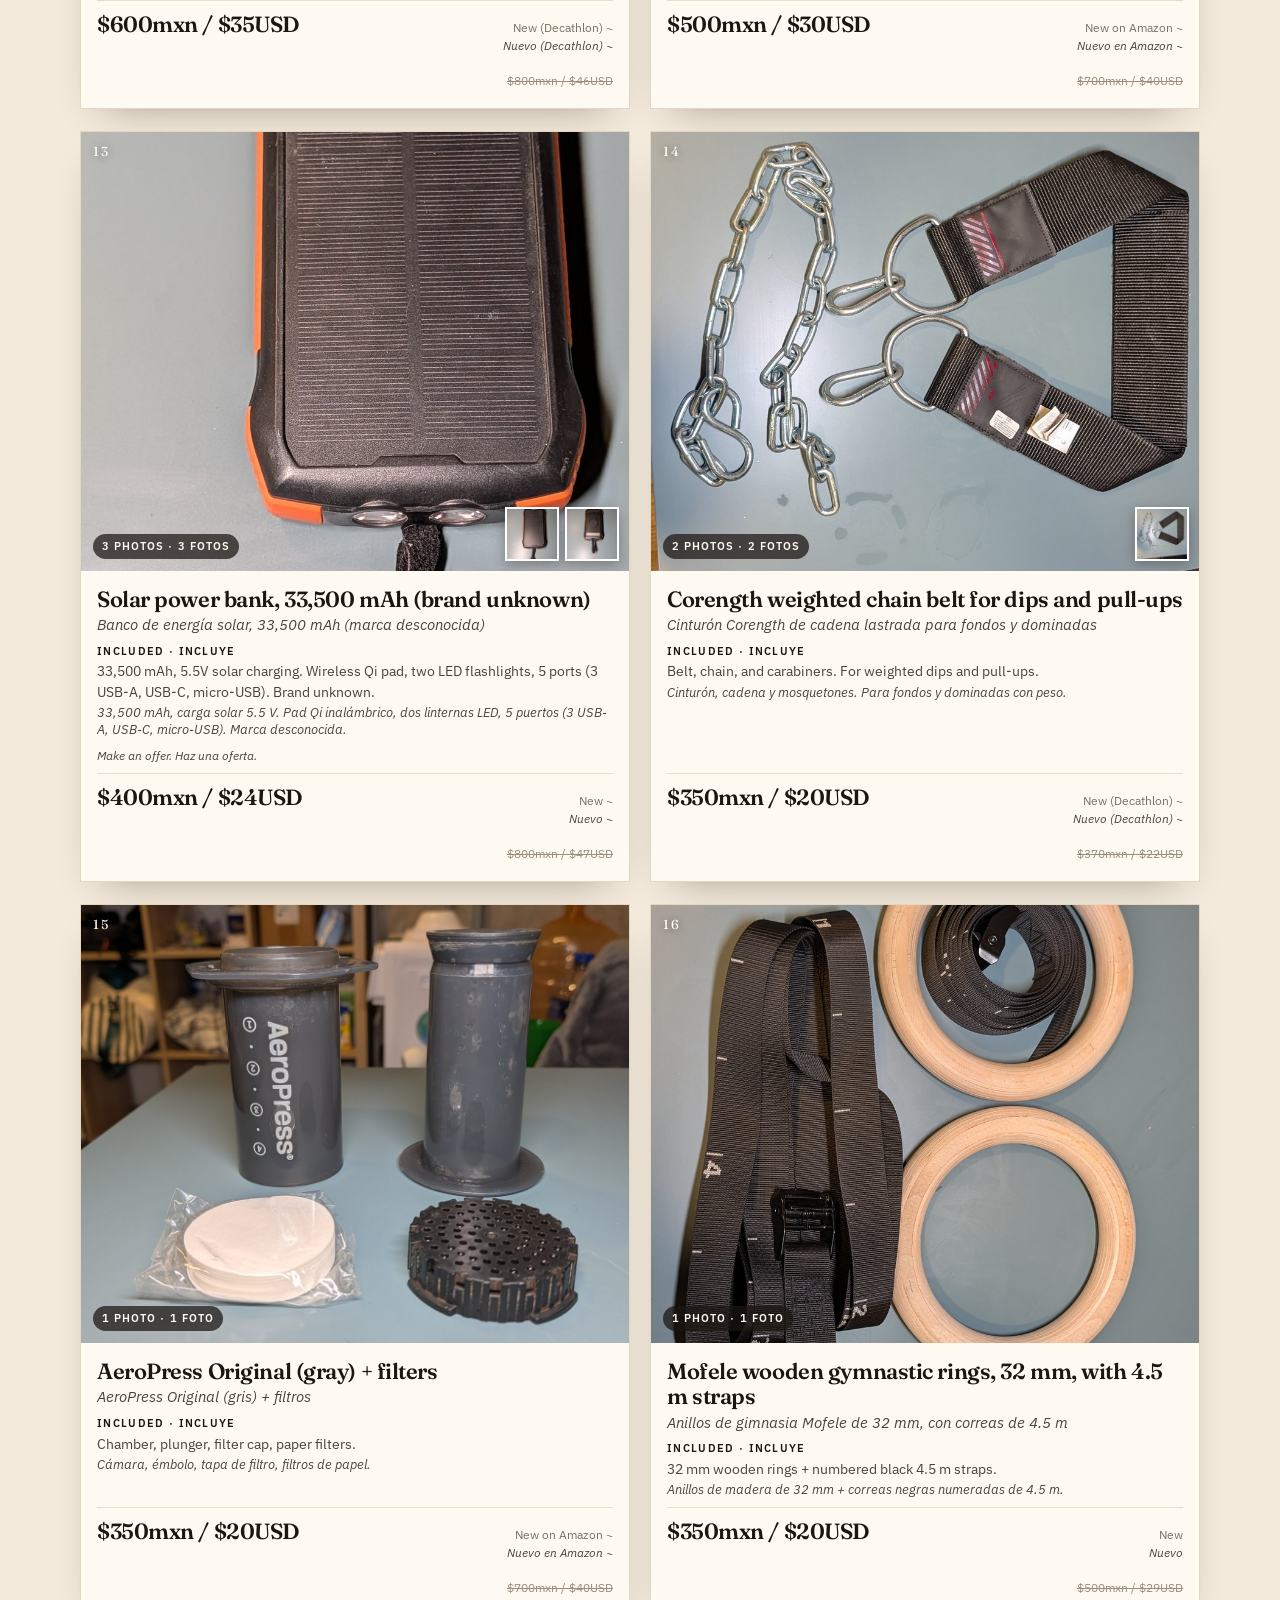
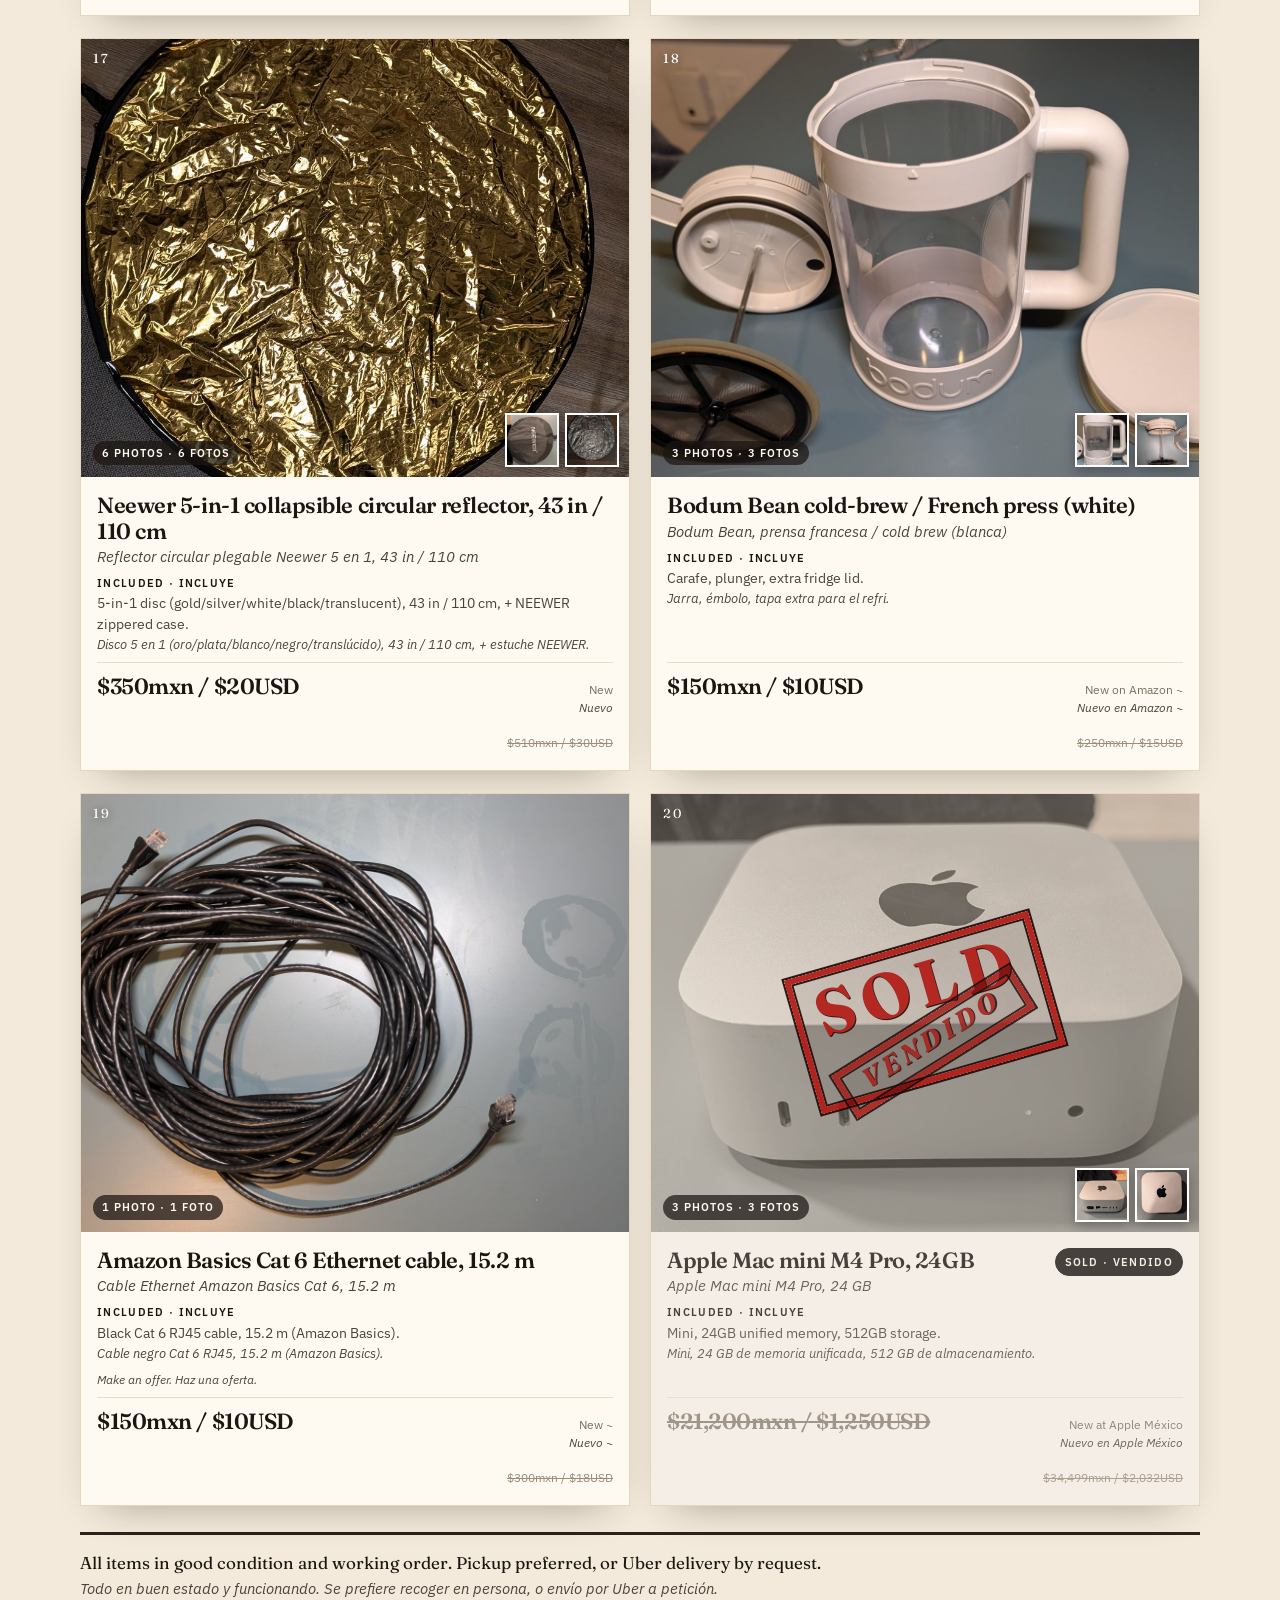
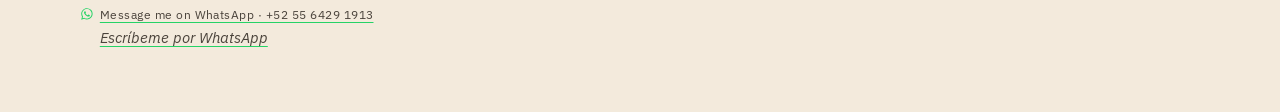
==== commit 7e9db0e3: "Fix WhatsApp number" ====
--- a/index.html
+++ b/index.html
@@ -19,7 +19,7 @@
         <div class="meta">
           <div>Roma Sur</div>
           <div>Pickup preferred, or Uber delivery by request<span class="es" lang="es">Se prefiere recoger en persona, o envío por Uber a petición</span></div>
-          <div><a class="wa-link" href="https://wa.me/525564191913?text=Hi%20Ross%2C%20I%27m%20interested%20in%20an%20item%20from%20your%20sale.%20/%20Hola%20Ross%2C%20me%20interesa%20un%20art%C3%ADculo%20de%20tu%20venta." target="_blank" rel="noopener"><svg class="wa-icon" viewBox="0 0 24 24" width="16" height="16" aria-hidden="true" focusable="false"><path fill="#25D366" d="M12.04 2C6.58 2 2.13 6.45 2.13 11.91c0 1.75.46 3.45 1.32 4.95L2.05 22l5.25-1.38a9.9 9.9 0 0 0 4.74 1.21h.01c5.46 0 9.91-4.45 9.91-9.91 0-2.65-1.03-5.14-2.9-7.01A9.82 9.82 0 0 0 12.04 2Zm0 18.15h-.01a8.23 8.23 0 0 1-4.19-1.15l-.3-.18-3.12.82.83-3.04-.2-.31a8.2 8.2 0 0 1-1.26-4.38c0-4.54 3.7-8.24 8.25-8.24 2.2 0 4.27.86 5.83 2.42a8.18 8.18 0 0 1 2.41 5.83c0 4.54-3.7 8.23-8.24 8.23Zm4.52-6.16c-.25-.12-1.47-.72-1.69-.81-.23-.08-.39-.12-.56.12-.16.25-.64.81-.79.97-.14.17-.29.19-.54.06-.25-.12-1.05-.39-1.99-1.23-.74-.66-1.23-1.47-1.38-1.72-.14-.25-.02-.38.11-.51.11-.11.25-.29.37-.43.13-.15.17-.25.25-.41.08-.17.04-.31-.02-.43-.06-.12-.56-1.34-.76-1.84-.2-.48-.41-.42-.56-.43h-.48c-.17 0-.43.06-.66.31-.22.25-.86.85-.86 2.07 0 1.22.89 2.4 1.01 2.56.12.17 1.75 2.67 4.23 3.74.59.26 1.05.41 1.41.52.59.19 1.13.16 1.56.1.48-.07 1.47-.6 1.67-1.18.21-.58.21-1.07.14-1.18-.06-.1-.22-.16-.47-.28Z"/></svg><span>Message me on WhatsApp to claim an item · +52 55 6419 1913<span class="es" lang="es">Escríbeme por WhatsApp para apartar un artículo</span></span></a></div>
+          <div><a class="wa-link" href="https://wa.me/525564291913?text=Hi%20Ross%2C%20I%27m%20interested%20in%20an%20item%20from%20your%20sale.%20/%20Hola%20Ross%2C%20me%20interesa%20un%20art%C3%ADculo%20de%20tu%20venta." target="_blank" rel="noopener"><svg class="wa-icon" viewBox="0 0 24 24" width="16" height="16" aria-hidden="true" focusable="false"><path fill="#25D366" d="M12.04 2C6.58 2 2.13 6.45 2.13 11.91c0 1.75.46 3.45 1.32 4.95L2.05 22l5.25-1.38a9.9 9.9 0 0 0 4.74 1.21h.01c5.46 0 9.91-4.45 9.91-9.91 0-2.65-1.03-5.14-2.9-7.01A9.82 9.82 0 0 0 12.04 2Zm0 18.15h-.01a8.23 8.23 0 0 1-4.19-1.15l-.3-.18-3.12.82.83-3.04-.2-.31a8.2 8.2 0 0 1-1.26-4.38c0-4.54 3.7-8.24 8.25-8.24 2.2 0 4.27.86 5.83 2.42a8.18 8.18 0 0 1 2.41 5.83c0 4.54-3.7 8.23-8.24 8.23Zm4.52-6.16c-.25-.12-1.47-.72-1.69-.81-.23-.08-.39-.12-.56.12-.16.25-.64.81-.79.97-.14.17-.29.19-.54.06-.25-.12-1.05-.39-1.99-1.23-.74-.66-1.23-1.47-1.38-1.72-.14-.25-.02-.38.11-.51.11-.11.25-.29.37-.43.13-.15.17-.25.25-.41.08-.17.04-.31-.02-.43-.06-.12-.56-1.34-.76-1.84-.2-.48-.41-.42-.56-.43h-.48c-.17 0-.43.06-.66.31-.22.25-.86.85-.86 2.07 0 1.22.89 2.4 1.01 2.56.12.17 1.75 2.67 4.23 3.74.59.26 1.05.41 1.41.52.59.19 1.13.16 1.56.1.48-.07 1.47-.6 1.67-1.18.21-.58.21-1.07.14-1.18-.06-.1-.22-.16-.47-.28Z"/></svg><span>Message me on WhatsApp to claim an item · +52 55 6429 1913<span class="es" lang="es">Escríbeme por WhatsApp para apartar un artículo</span></span></a></div>
         </div>
       </div>
     </header>
@@ -499,7 +499,7 @@
 
     <footer class="colophon">
       <p>All items in good condition and working order. Pickup preferred, or Uber delivery by request.<span class="es" lang="es">Todo en buen estado y funcionando. Se prefiere recoger en persona, o envío por Uber a petición.</span></p>
-      <div class="fine"><a class="wa-link" href="https://wa.me/525564191913?text=Hi%20Ross%2C%20I%27m%20interested%20in%20an%20item%20from%20your%20sale.%20/%20Hola%20Ross%2C%20me%20interesa%20un%20art%C3%ADculo%20de%20tu%20venta." target="_blank" rel="noopener"><svg class="wa-icon" viewBox="0 0 24 24" width="16" height="16" aria-hidden="true" focusable="false"><path fill="#25D366" d="M12.04 2C6.58 2 2.13 6.45 2.13 11.91c0 1.75.46 3.45 1.32 4.95L2.05 22l5.25-1.38a9.9 9.9 0 0 0 4.74 1.21h.01c5.46 0 9.91-4.45 9.91-9.91 0-2.65-1.03-5.14-2.9-7.01A9.82 9.82 0 0 0 12.04 2Zm0 18.15h-.01a8.23 8.23 0 0 1-4.19-1.15l-.3-.18-3.12.82.83-3.04-.2-.31a8.2 8.2 0 0 1-1.26-4.38c0-4.54 3.7-8.24 8.25-8.24 2.2 0 4.27.86 5.83 2.42a8.18 8.18 0 0 1 2.41 5.83c0 4.54-3.7 8.23-8.24 8.23Zm4.52-6.16c-.25-.12-1.47-.72-1.69-.81-.23-.08-.39-.12-.56.12-.16.25-.64.81-.79.97-.14.17-.29.19-.54.06-.25-.12-1.05-.39-1.99-1.23-.74-.66-1.23-1.47-1.38-1.72-.14-.25-.02-.38.11-.51.11-.11.25-.29.37-.43.13-.15.17-.25.25-.41.08-.17.04-.31-.02-.43-.06-.12-.56-1.34-.76-1.84-.2-.48-.41-.42-.56-.43h-.48c-.17 0-.43.06-.66.31-.22.25-.86.85-.86 2.07 0 1.22.89 2.4 1.01 2.56.12.17 1.75 2.67 4.23 3.74.59.26 1.05.41 1.41.52.59.19 1.13.16 1.56.1.48-.07 1.47-.6 1.67-1.18.21-.58.21-1.07.14-1.18-.06-.1-.22-.16-.47-.28Z"/></svg><span>Message me on WhatsApp · +52 55 6419 1913<span class="es" lang="es">Escríbeme por WhatsApp</span></span></a></div>
+      <div class="fine"><a class="wa-link" href="https://wa.me/525564291913?text=Hi%20Ross%2C%20I%27m%20interested%20in%20an%20item%20from%20your%20sale.%20/%20Hola%20Ross%2C%20me%20interesa%20un%20art%C3%ADculo%20de%20tu%20venta." target="_blank" rel="noopener"><svg class="wa-icon" viewBox="0 0 24 24" width="16" height="16" aria-hidden="true" focusable="false"><path fill="#25D366" d="M12.04 2C6.58 2 2.13 6.45 2.13 11.91c0 1.75.46 3.45 1.32 4.95L2.05 22l5.25-1.38a9.9 9.9 0 0 0 4.74 1.21h.01c5.46 0 9.91-4.45 9.91-9.91 0-2.65-1.03-5.14-2.9-7.01A9.82 9.82 0 0 0 12.04 2Zm0 18.15h-.01a8.23 8.23 0 0 1-4.19-1.15l-.3-.18-3.12.82.83-3.04-.2-.31a8.2 8.2 0 0 1-1.26-4.38c0-4.54 3.7-8.24 8.25-8.24 2.2 0 4.27.86 5.83 2.42a8.18 8.18 0 0 1 2.41 5.83c0 4.54-3.7 8.23-8.24 8.23Zm4.52-6.16c-.25-.12-1.47-.72-1.69-.81-.23-.08-.39-.12-.56.12-.16.25-.64.81-.79.97-.14.17-.29.19-.54.06-.25-.12-1.05-.39-1.99-1.23-.74-.66-1.23-1.47-1.38-1.72-.14-.25-.02-.38.11-.51.11-.11.25-.29.37-.43.13-.15.17-.25.25-.41.08-.17.04-.31-.02-.43-.06-.12-.56-1.34-.76-1.84-.2-.48-.41-.42-.56-.43h-.48c-.17 0-.43.06-.66.31-.22.25-.86.85-.86 2.07 0 1.22.89 2.4 1.01 2.56.12.17 1.75 2.67 4.23 3.74.59.26 1.05.41 1.41.52.59.19 1.13.16 1.56.1.48-.07 1.47-.6 1.67-1.18.21-.58.21-1.07.14-1.18-.06-.1-.22-.16-.47-.28Z"/></svg><span>Message me on WhatsApp · +52 55 6429 1913<span class="es" lang="es">Escríbeme por WhatsApp</span></span></a></div>
     </footer>
   </div>
 
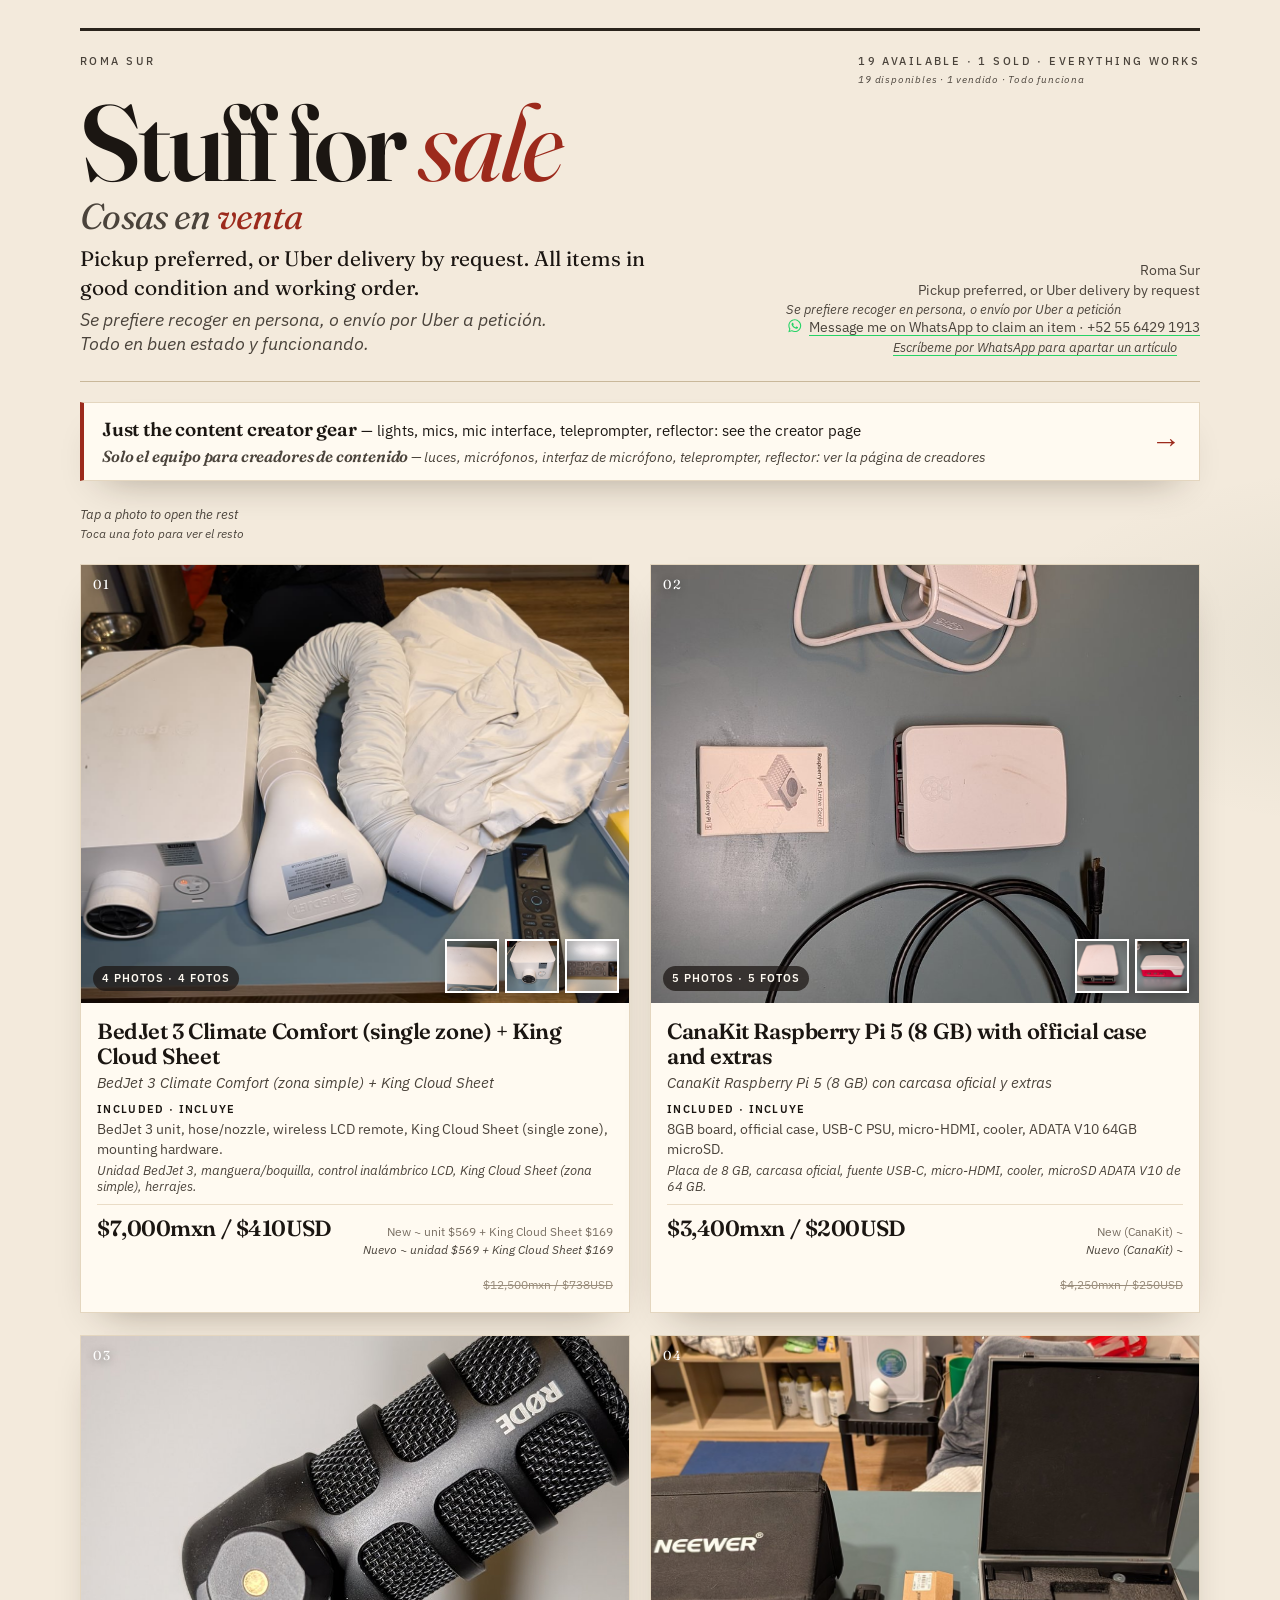
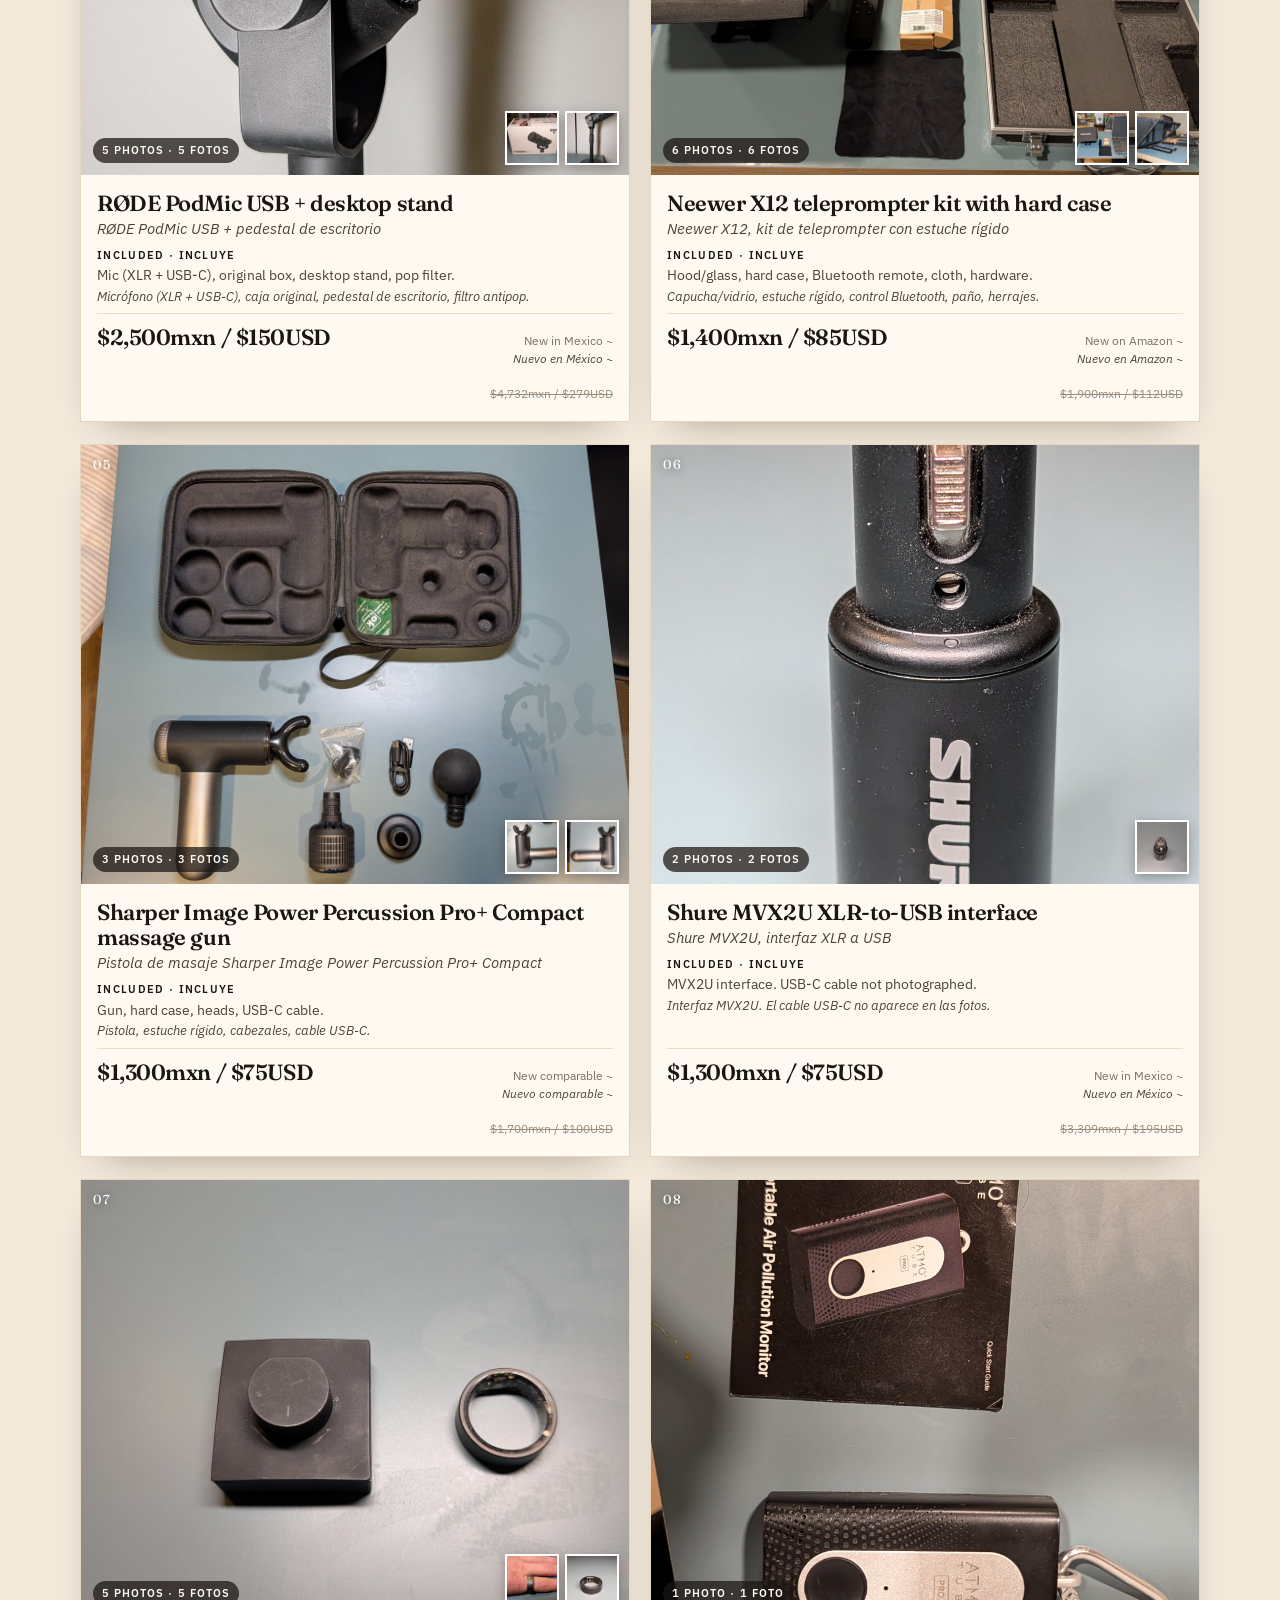
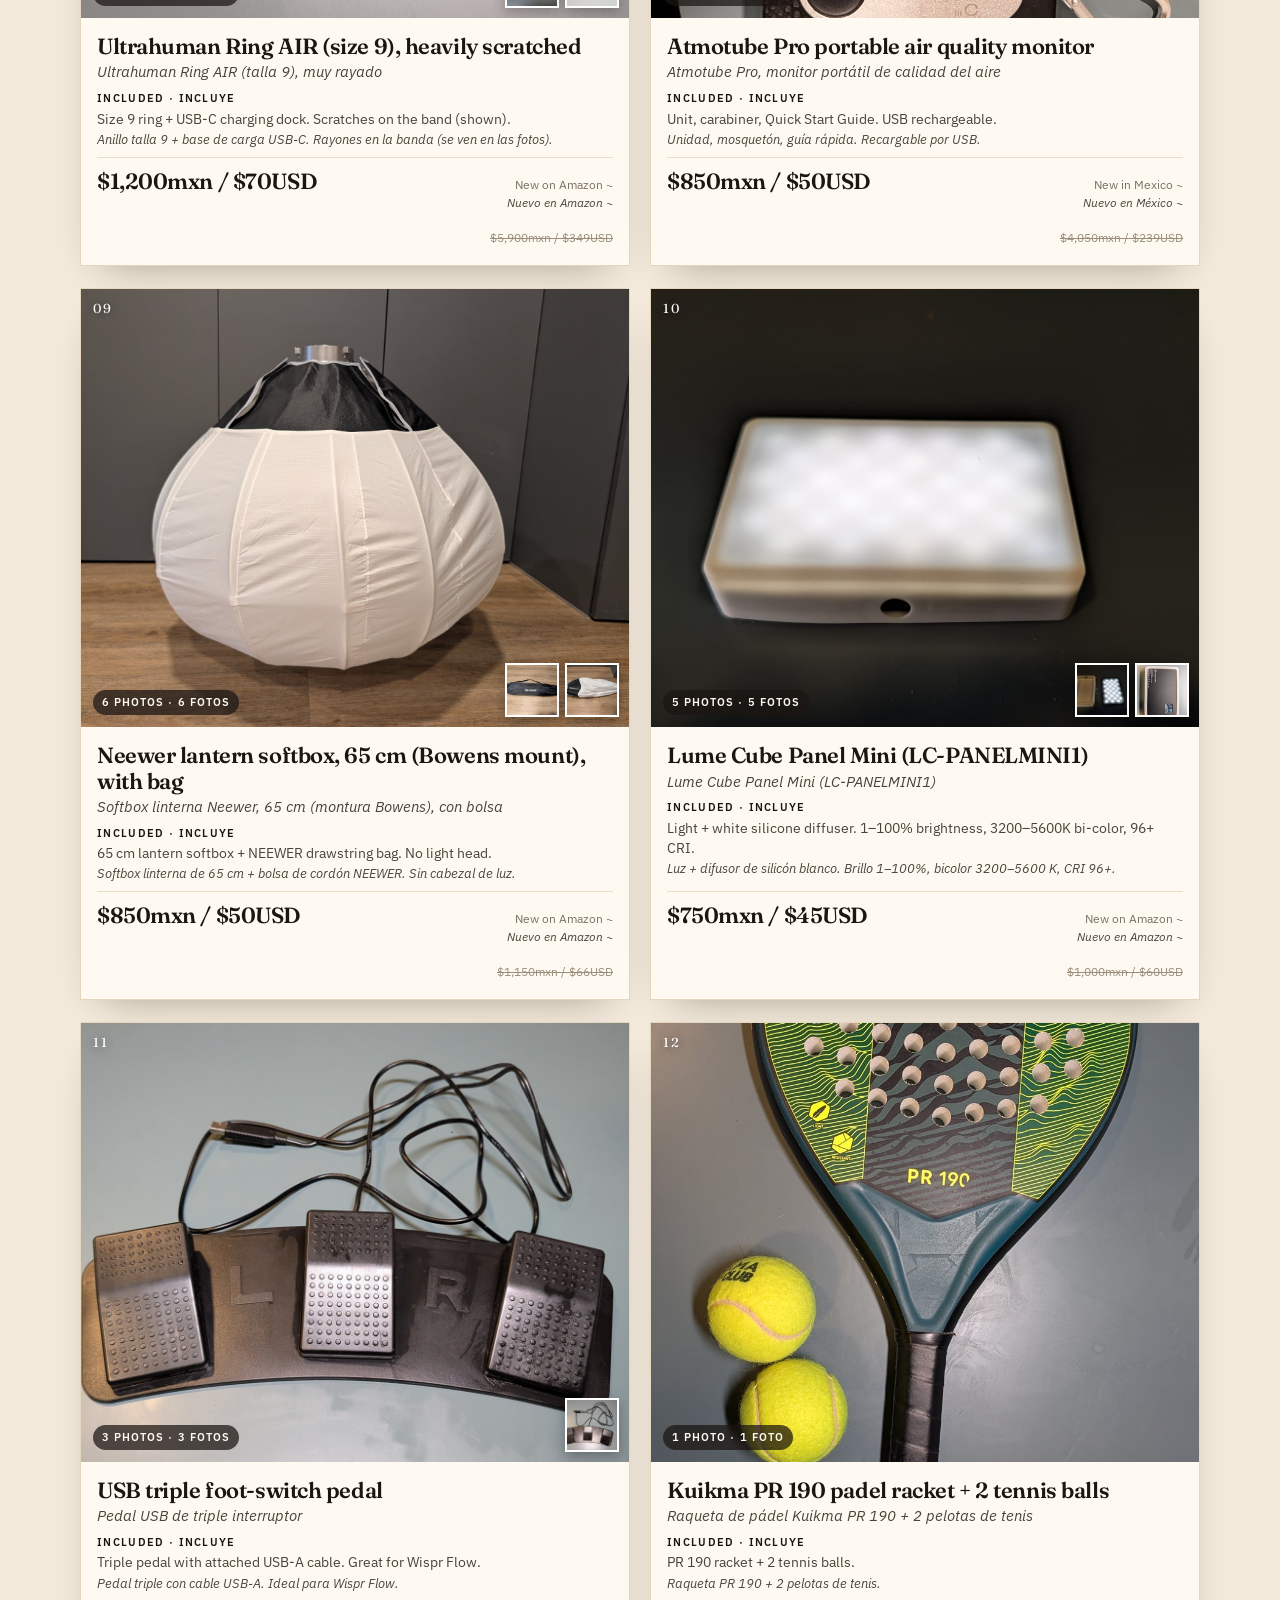
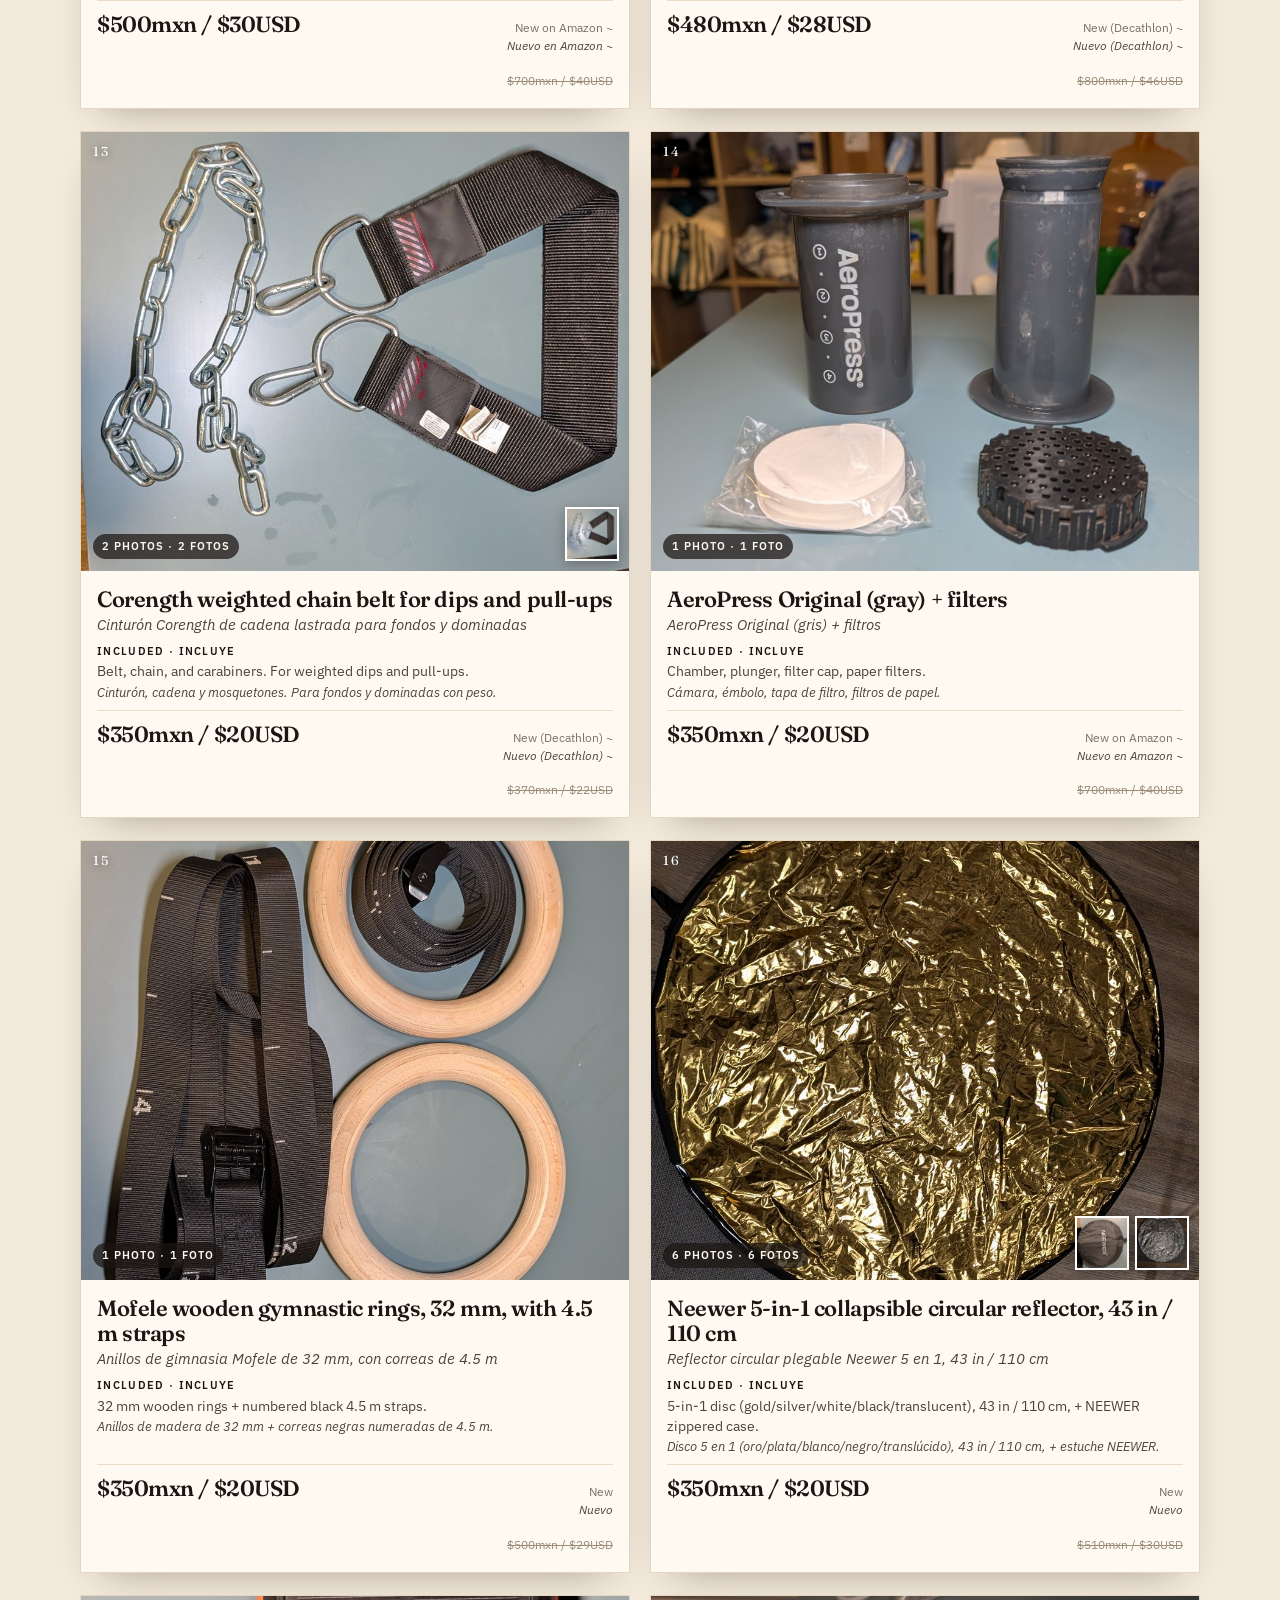
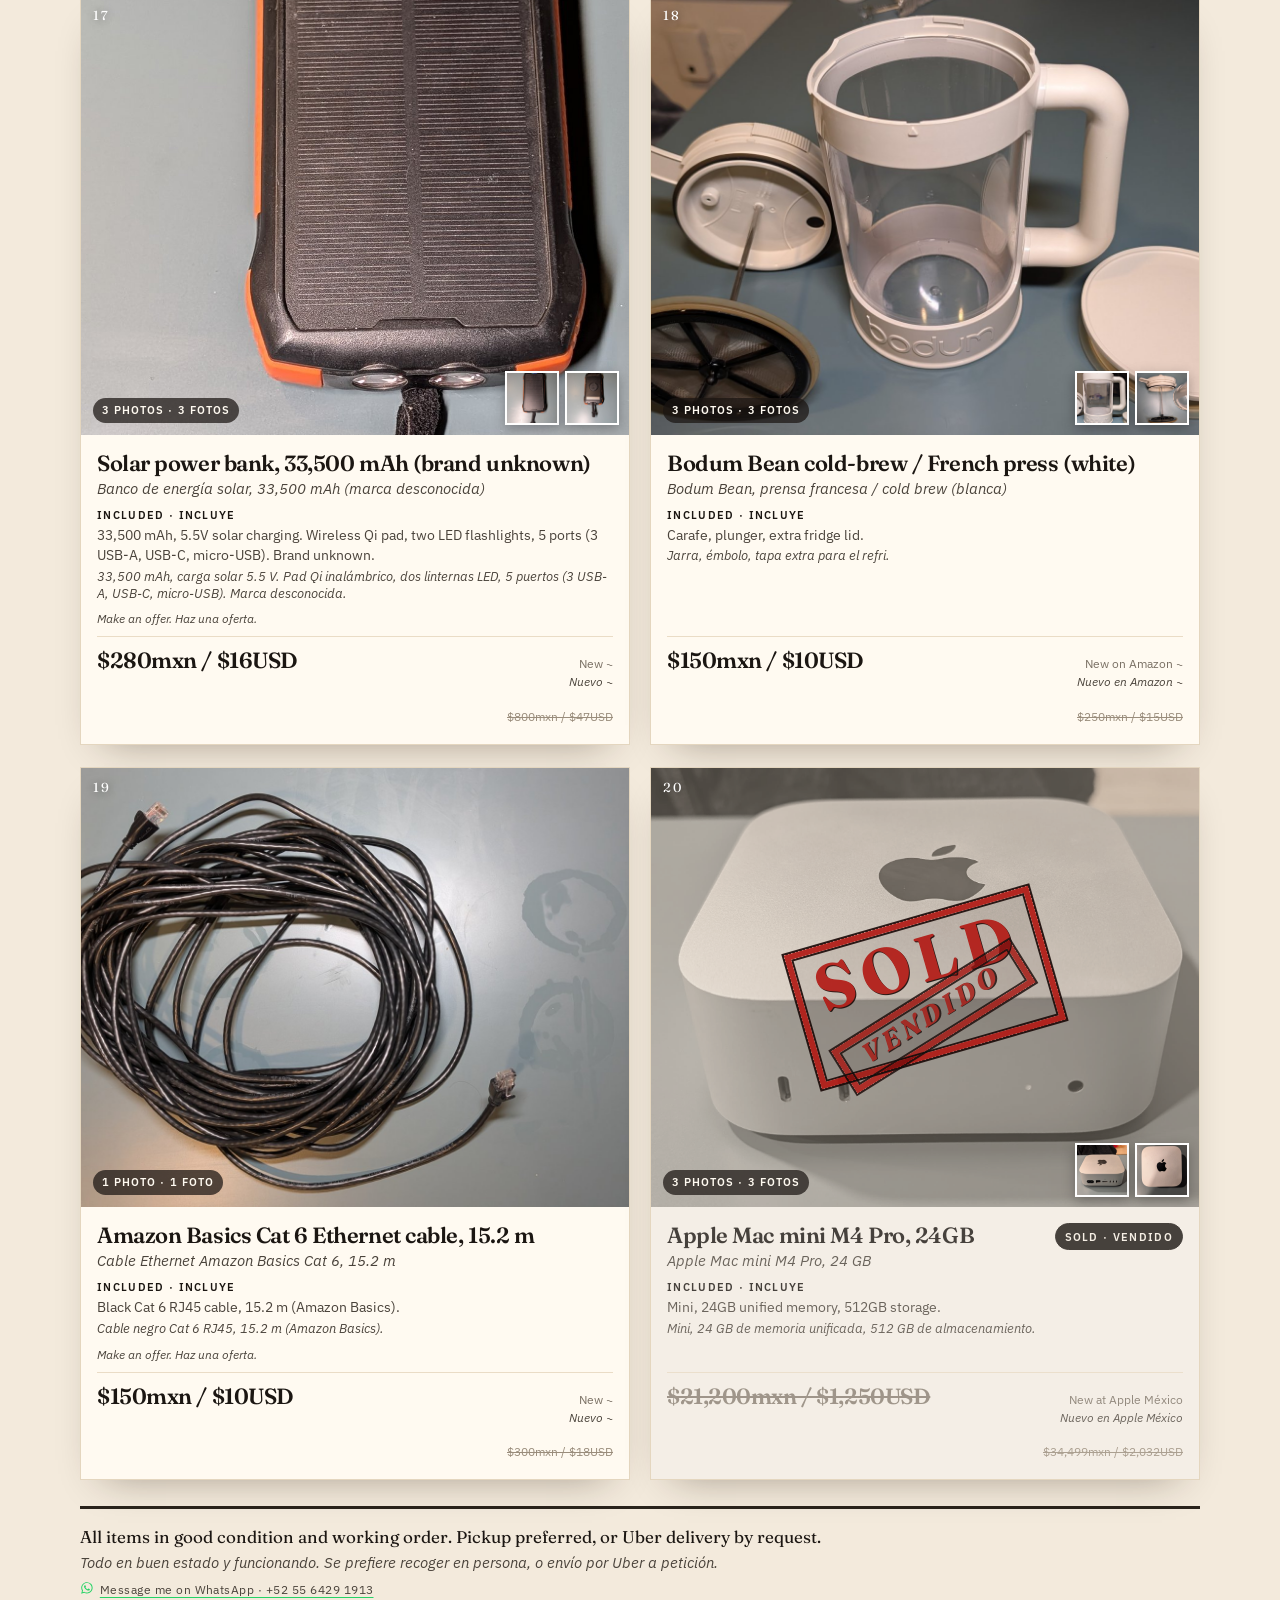
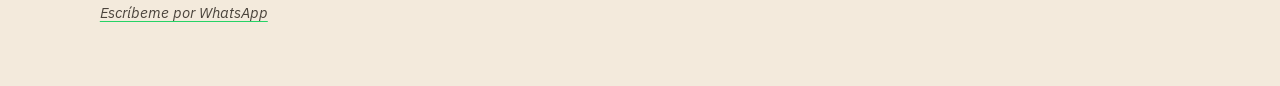
==== commit 80fa84a9: "Price updates: Pi up, BedJet/solar/Kuikma down" ====
--- a/index.html
+++ b/index.html
@@ -36,7 +36,7 @@
 
     <main class="grid" id="catalog">
 
-      <article class="card" data-id="bedjet-3" data-price-mxn="8500" data-title-en="BedJet 3 Climate Comfort (single zone) + King Cloud Sheet" data-title-es="BedJet 3 Climate Comfort (zona simple) + King Cloud Sheet" data-photos="[&quot;photos/bedjet-kit.jpg&quot;,&quot;photos/bedjet-top.jpg&quot;,&quot;photos/bedjet-front.jpg&quot;,&quot;photos/bedjet-remote.jpg&quot;]">
+      <article class="card" data-id="bedjet-3" data-price-mxn="7000" data-title-en="BedJet 3 Climate Comfort (single zone) + King Cloud Sheet" data-title-es="BedJet 3 Climate Comfort (zona simple) + King Cloud Sheet" data-photos="[&quot;photos/bedjet-kit.jpg&quot;,&quot;photos/bedjet-top.jpg&quot;,&quot;photos/bedjet-front.jpg&quot;,&quot;photos/bedjet-remote.jpg&quot;]">
         <div class="photo">
           <span class="idx">01</span>
           <img class="hero" src="photos/bedjet-kit.jpg" data-photo="photos/bedjet-kit.jpg" tabindex="0" role="button" alt="BedJet 3 single-zone kit with King Cloud Sheet / Kit BedJet 3 de zona simple con King Cloud Sheet">
@@ -59,12 +59,12 @@
           </div>
           <p class="inc"><strong>Included · Incluye</strong> BedJet 3 unit, hose/nozzle, wireless LCD remote, King Cloud Sheet (single zone), mounting hardware.<span class="es" lang="es">Unidad BedJet 3, manguera/boquilla, control inalámbrico LCD, King Cloud Sheet (zona simple), herrajes.</span></p>
           <div class="price-row">
-            <div class="ask">$8,500mxn / $500USD</div>
+            <div class="ask">$7,000mxn / $410USD</div>
             <div class="compare">New ~ unit $569 + King Cloud Sheet $169<span class="es" lang="es">Nuevo ~ unidad $569 + King Cloud Sheet $169</span><br><s>$12,500mxn / $738USD</s></div>
           </div>
         </div>
       </article>
-      <article class="card" data-id="canakit-pi5-8gb" data-price-mxn="2500" data-title-en="CanaKit Raspberry Pi 5 (8 GB) with official case and extras" data-title-es="CanaKit Raspberry Pi 5 (8 GB) con carcasa oficial y extras" data-photos="[&quot;photos/PXL_20260826_134815873.jpg&quot;,&quot;photos/PXL_20260826_134841086.jpg&quot;,&quot;photos/PXL_20260826_134842682.jpg&quot;,&quot;photos/PXL_20260826_134851216.jpg&quot;,&quot;photos/PXL_20260826_134905678.jpg&quot;]">
+      <article class="card" data-id="canakit-pi5-8gb" data-price-mxn="3400" data-title-en="CanaKit Raspberry Pi 5 (8 GB) with official case and extras" data-title-es="CanaKit Raspberry Pi 5 (8 GB) con carcasa oficial y extras" data-photos="[&quot;photos/PXL_20260826_134815873.jpg&quot;,&quot;photos/PXL_20260826_134841086.jpg&quot;,&quot;photos/PXL_20260826_134842682.jpg&quot;,&quot;photos/PXL_20260826_134851216.jpg&quot;,&quot;photos/PXL_20260826_134905678.jpg&quot;]">
         <div class="photo">
           <span class="idx">02</span>
           <img class="hero" src="photos/PXL_20260826_134815873.jpg" data-photo="photos/PXL_20260826_134815873.jpg" tabindex="0" role="button" alt="CanaKit Raspberry Pi 5 kit with official case, power supply, and cables / Kit CanaKit Raspberry Pi 5 con carcasa oficial, fuente y cables">
@@ -84,7 +84,7 @@
           </div>
           <p class="inc"><strong>Included · Incluye</strong> 8GB board, official case, USB-C PSU, micro-HDMI, cooler, ADATA V10 64GB microSD.<span class="es" lang="es">Placa de 8 GB, carcasa oficial, fuente USB-C, micro-HDMI, cooler, microSD ADATA V10 de 64 GB.</span></p>
           <div class="price-row">
-            <div class="ask">$2,500mxn / $150USD</div>
+            <div class="ask">$3,400mxn / $200USD</div>
             <div class="compare">New (CanaKit) ~<span class="es" lang="es">Nuevo (CanaKit) ~</span><br><s>$4,250mxn / $250USD</s></div>
           </div>
         </div>
@@ -156,7 +156,7 @@
           </div>
         </div>
       </article>
-      <article class="card" data-id="kuikma-pr190-padel" data-price-mxn="600" data-title-en="Kuikma PR 190 padel racket + 2 tennis balls" data-title-es="Raqueta de pádel Kuikma PR 190 + 2 pelotas de tenis" data-photos="[&quot;photos/PXL_20260826_183221987.jpg&quot;]">
+      <article class="card" data-id="kuikma-pr190-padel" data-price-mxn="480" data-title-en="Kuikma PR 190 padel racket + 2 tennis balls" data-title-es="Raqueta de pádel Kuikma PR 190 + 2 pelotas de tenis" data-photos="[&quot;photos/PXL_20260826_183221987.jpg&quot;]">
         <div class="photo">
           <span class="idx">06</span>
           <img class="hero" src="photos/PXL_20260826_183221987.jpg" data-photo="photos/PXL_20260826_183221987.jpg" tabindex="0" role="button" alt="Kuikma PR 190 padel racket with two tennis balls / Raqueta de pádel Kuikma PR 190 con dos pelotas de tenis">
@@ -168,7 +168,7 @@
           </div>
           <p class="inc"><strong>Included · Incluye</strong> PR 190 racket + 2 tennis balls.<span class="es" lang="es">Raqueta PR 190 + 2 pelotas de tenis.</span></p>
           <div class="price-row">
-            <div class="ask">$600mxn / $35USD</div>
+            <div class="ask">$480mxn / $28USD</div>
             <div class="compare">New (Decathlon) ~<span class="es" lang="es">Nuevo (Decathlon) ~</span><br><s>$800mxn / $46USD</s></div>
           </div>
         </div>
@@ -195,7 +195,7 @@
           </div>
         </div>
       </article>
-      <article class="card" data-id="solar-power-bank" data-price-mxn="400" data-title-en="Solar power bank, 33,500 mAh (brand unknown)" data-title-es="Banco de energía solar, 33,500 mAh (marca desconocida)" data-photos="[&quot;photos/PXL_20260826_135034581.jpg&quot;,&quot;photos/PXL_20260826_135044541.jpg&quot;,&quot;photos/PXL_20260826_135057248.jpg&quot;]">
+      <article class="card" data-id="solar-power-bank" data-price-mxn="280" data-title-en="Solar power bank, 33,500 mAh (brand unknown)" data-title-es="Banco de energía solar, 33,500 mAh (marca desconocida)" data-photos="[&quot;photos/PXL_20260826_135034581.jpg&quot;,&quot;photos/PXL_20260826_135044541.jpg&quot;,&quot;photos/PXL_20260826_135057248.jpg&quot;]">
         <div class="photo">
           <span class="idx">08</span>
           <img class="hero" src="photos/PXL_20260826_135034581.jpg" data-photo="photos/PXL_20260826_135034581.jpg" tabindex="0" role="button" alt="Rugged solar power bank with orange bumpers / Banco de energía solar con protectores naranja">
@@ -216,7 +216,7 @@
           <p class="inc"><strong>Included · Incluye</strong> 33,500 mAh, 5.5V solar charging. Wireless Qi pad, two LED flashlights, 5 ports (3 USB-A, USB-C, micro-USB). Brand unknown.<span class="es" lang="es">33,500 mAh, carga solar 5.5 V. Pad Qi inalámbrico, dos linternas LED, 5 puertos (3 USB-A, USB-C, micro-USB). Marca desconocida.</span></p>
           <p class="note">Make an offer. <span class="es" lang="es">Haz una oferta.</span></p>
           <div class="price-row">
-            <div class="ask">$400mxn / $24USD</div>
+            <div class="ask">$280mxn / $16USD</div>
             <div class="compare">New ~<span class="es" lang="es">Nuevo ~</span><br><s>$800mxn / $47USD</s></div>
           </div>
         </div>
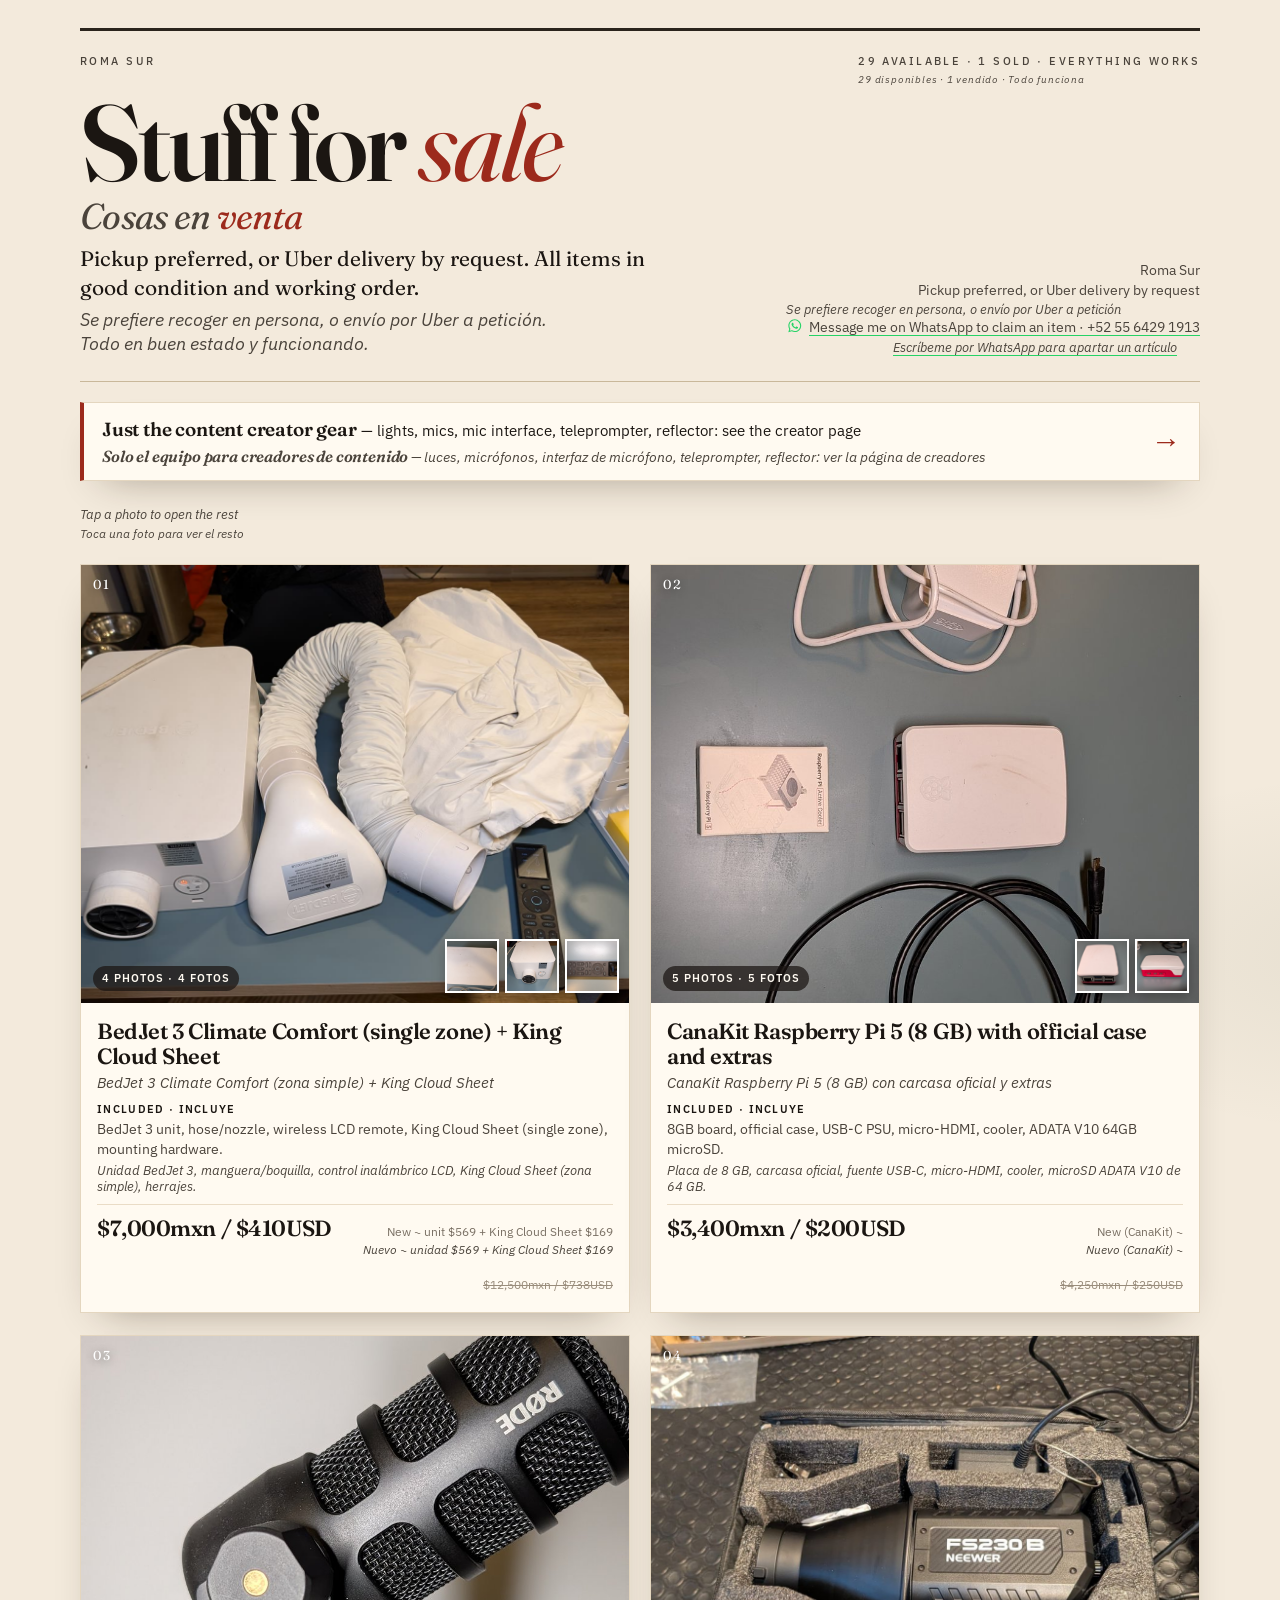
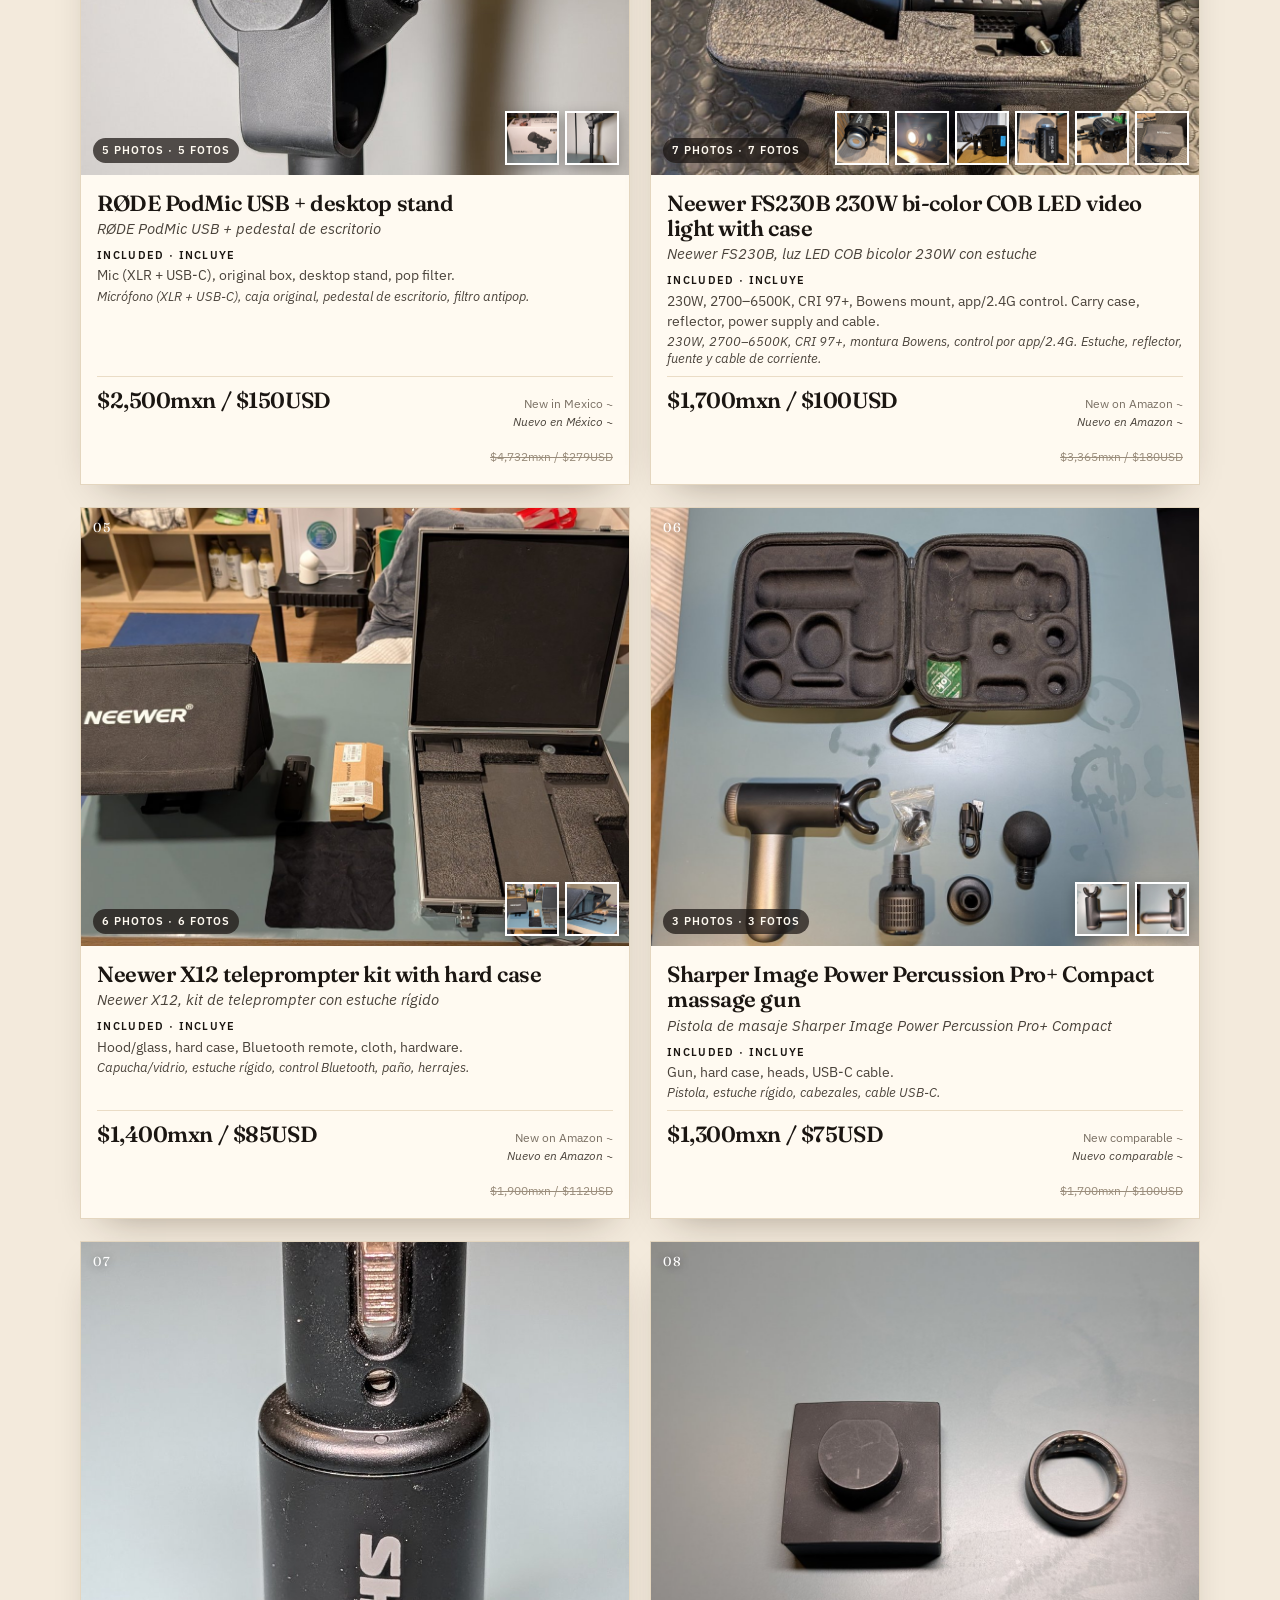
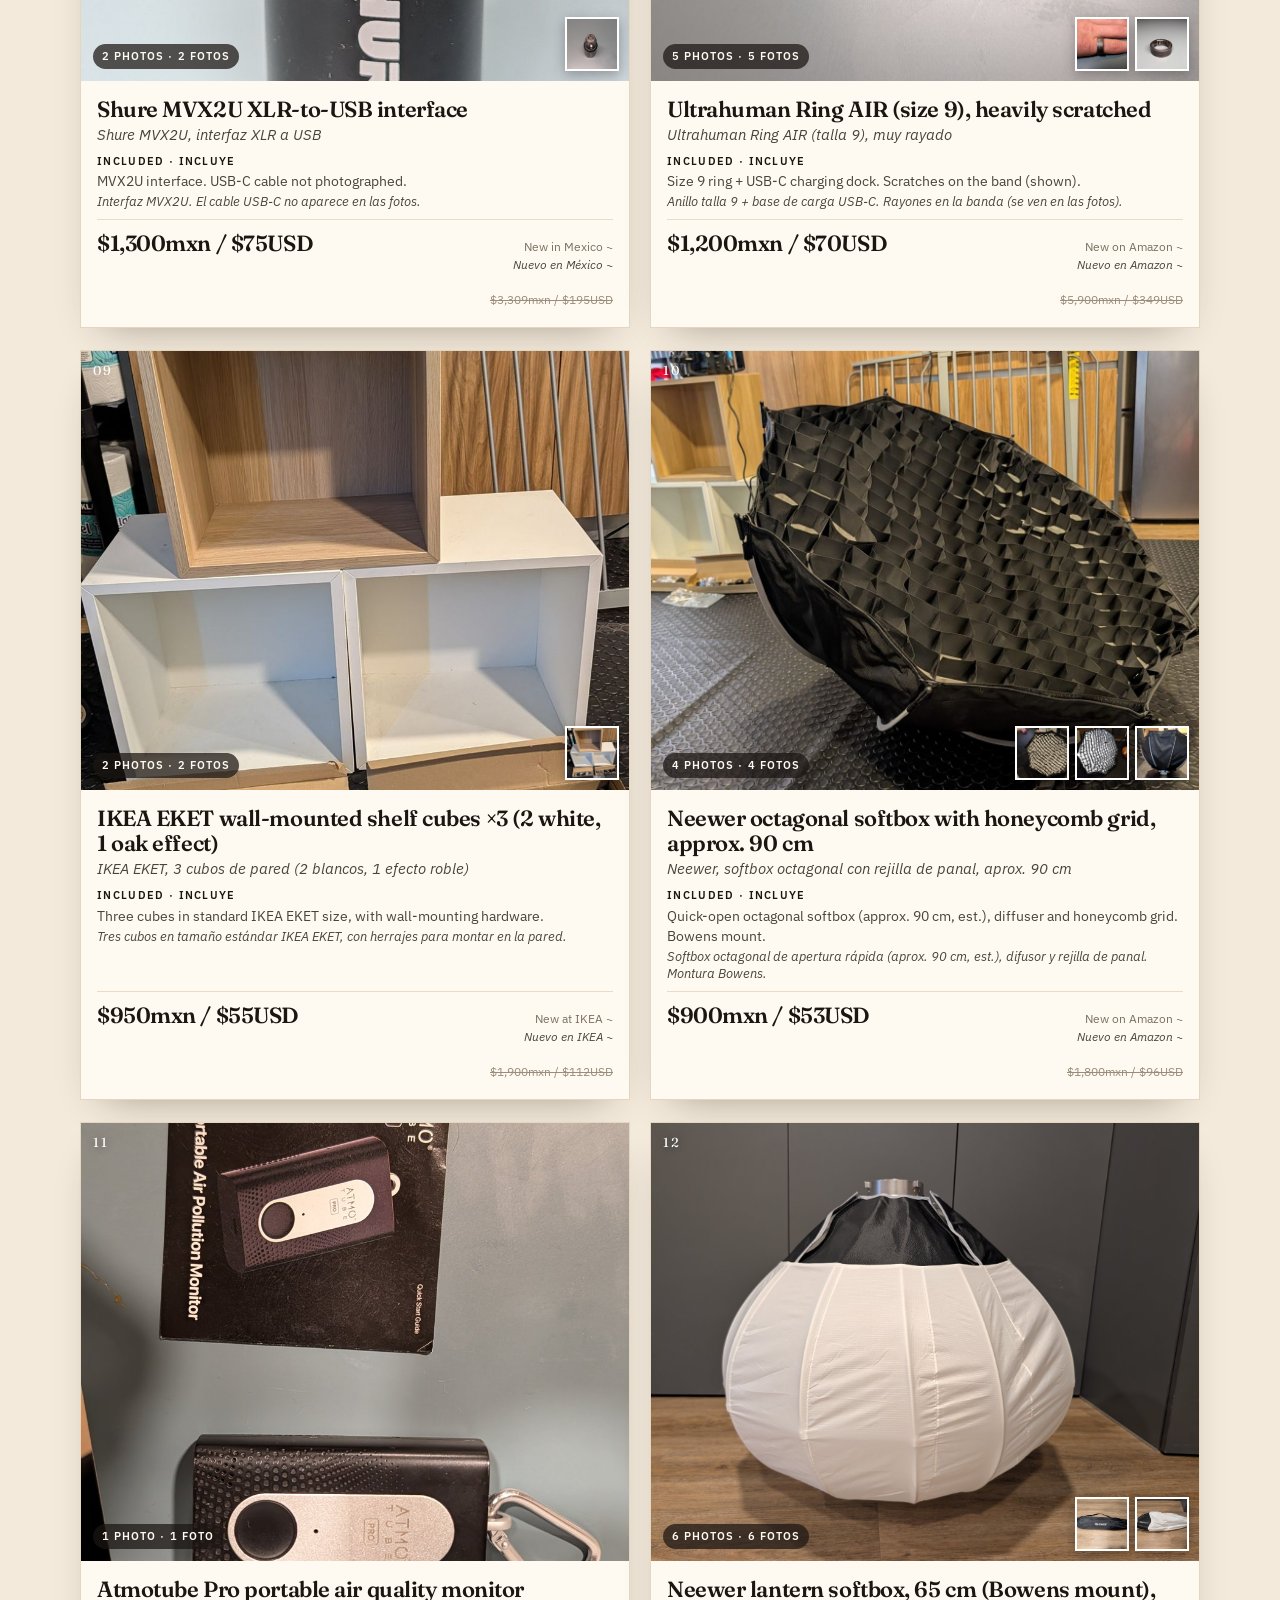
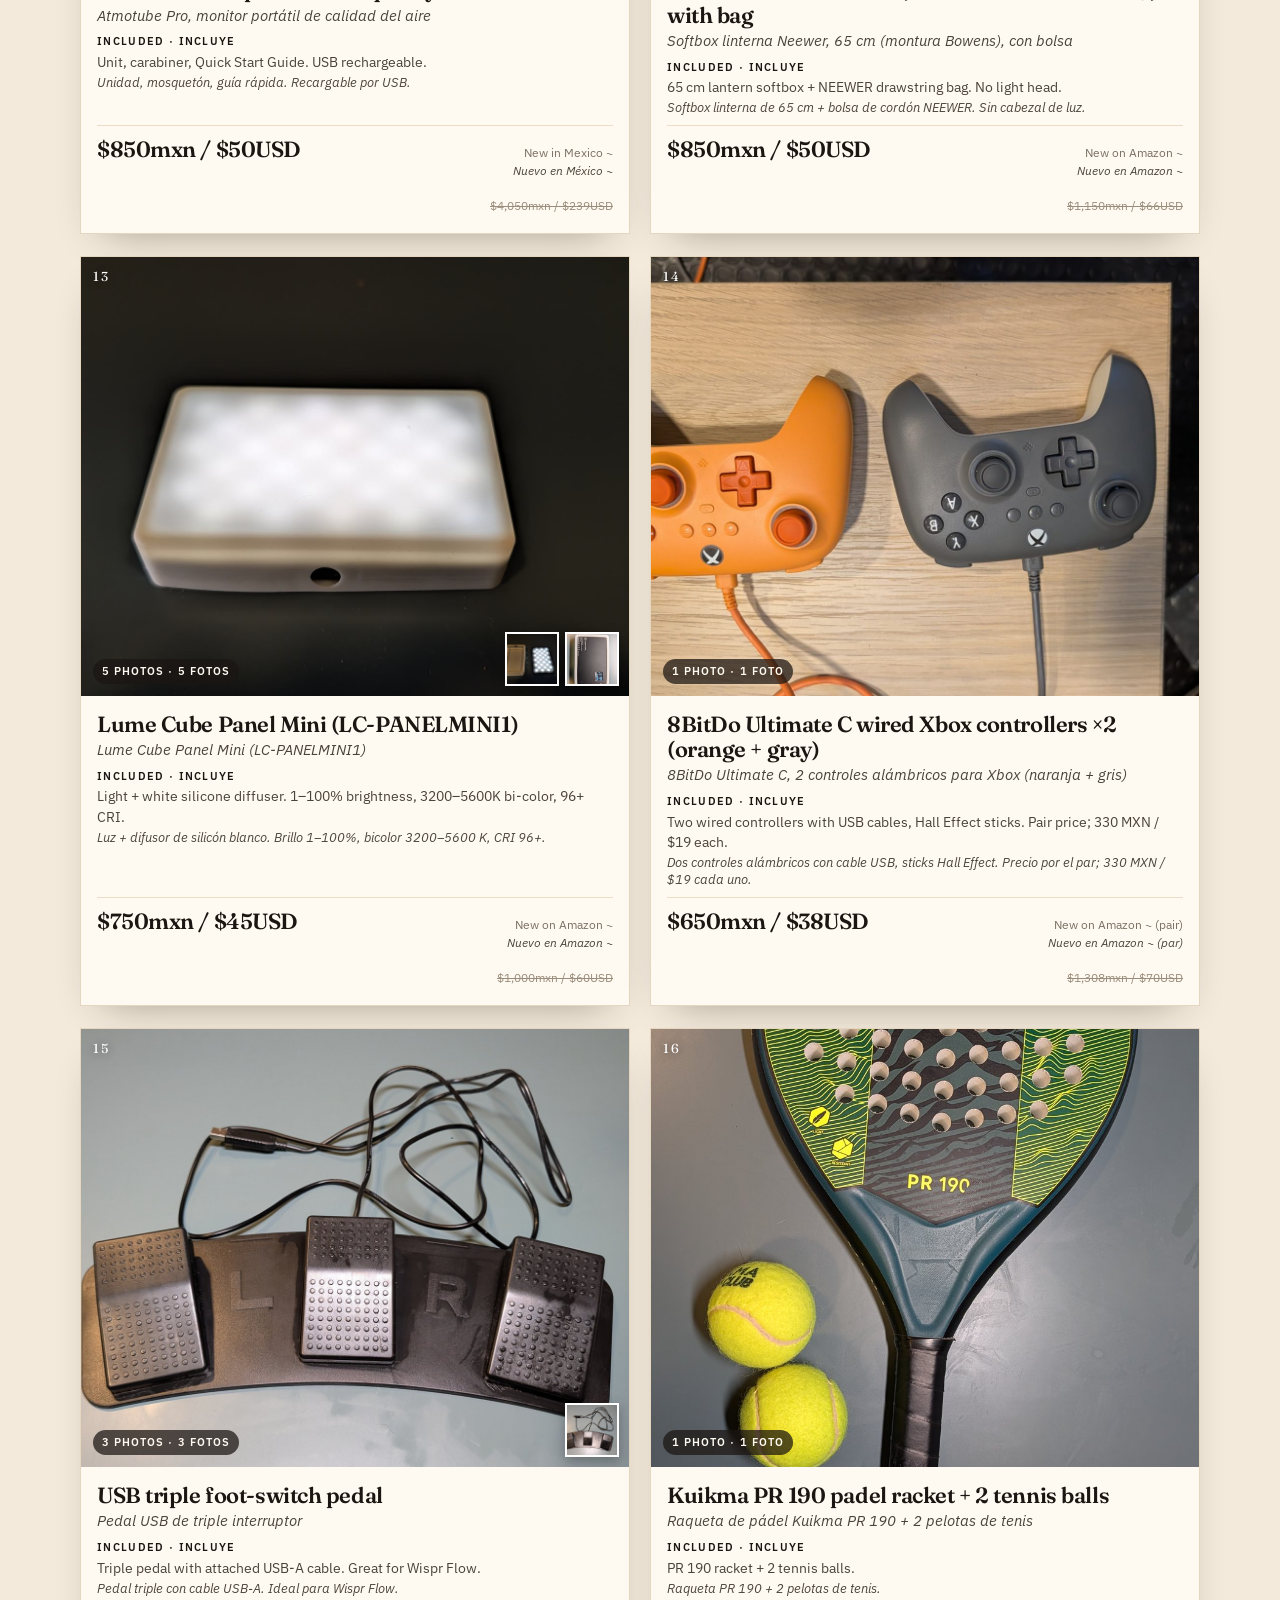
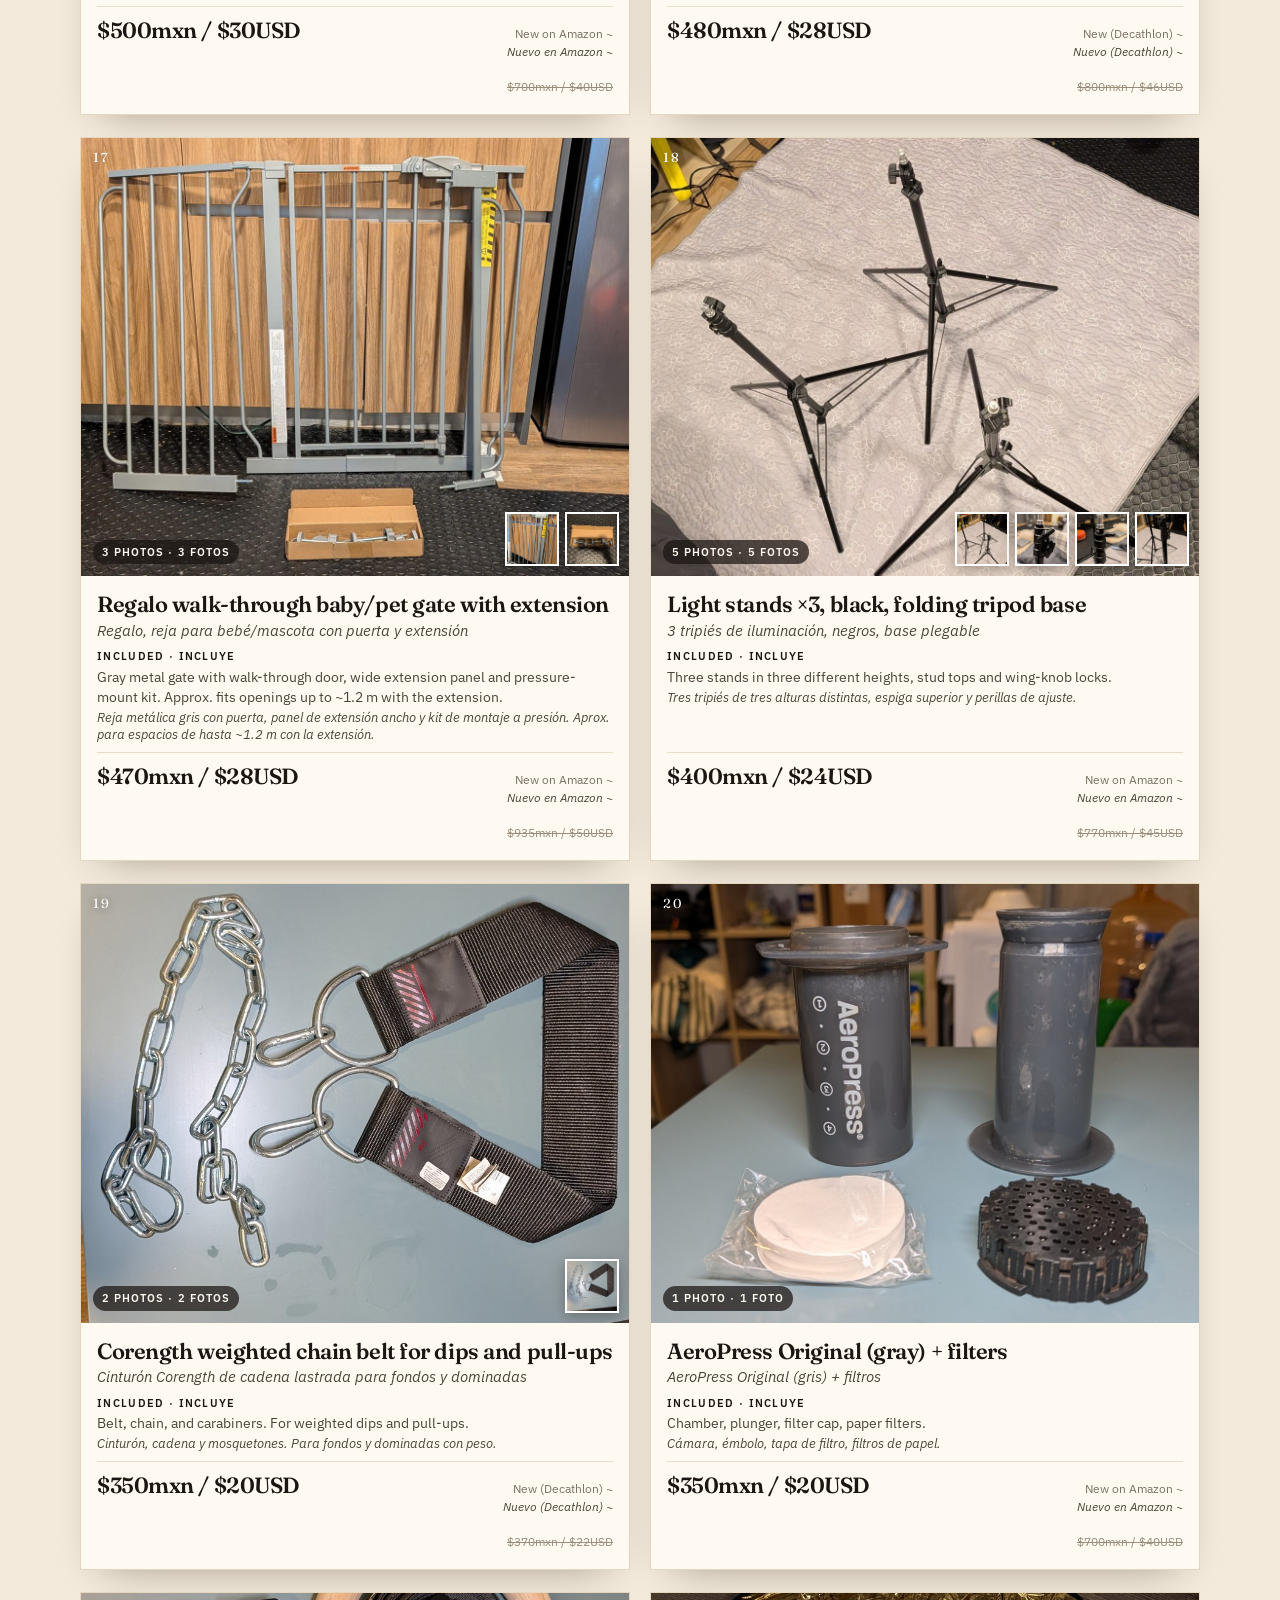
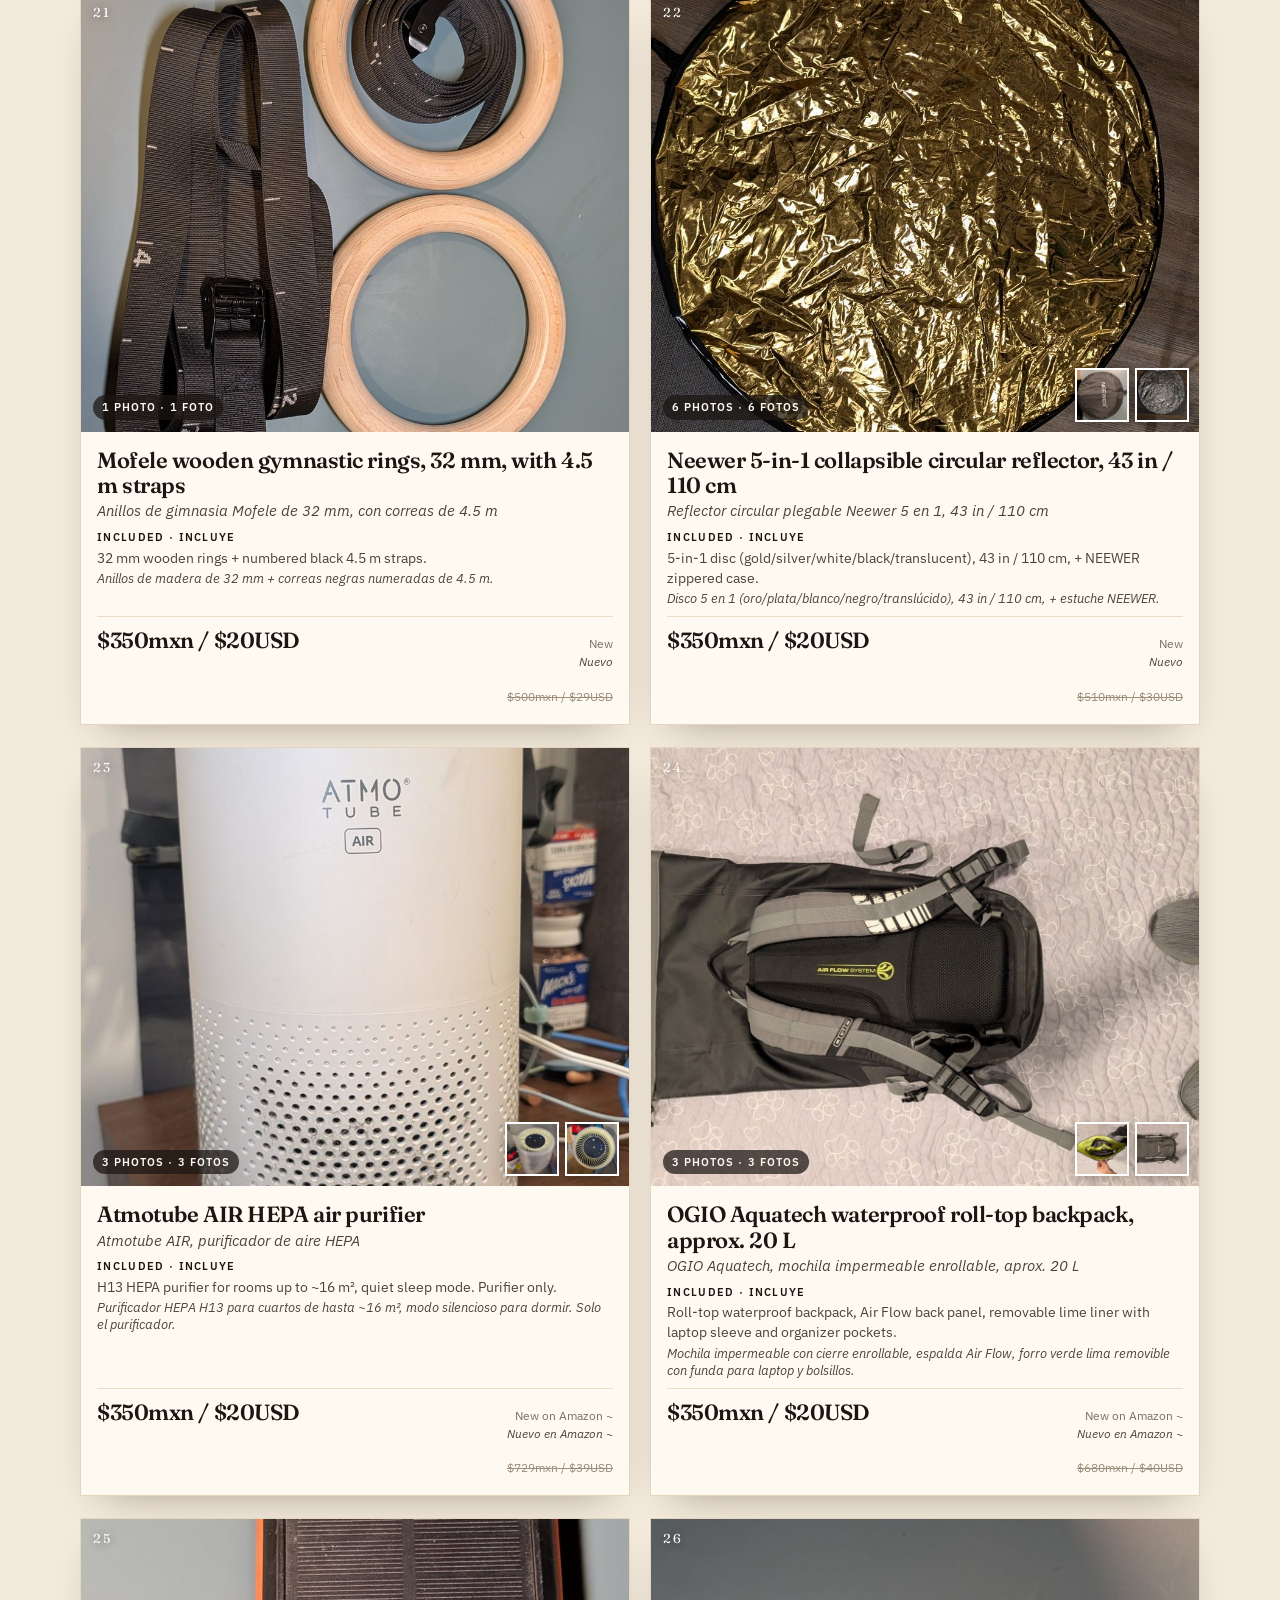
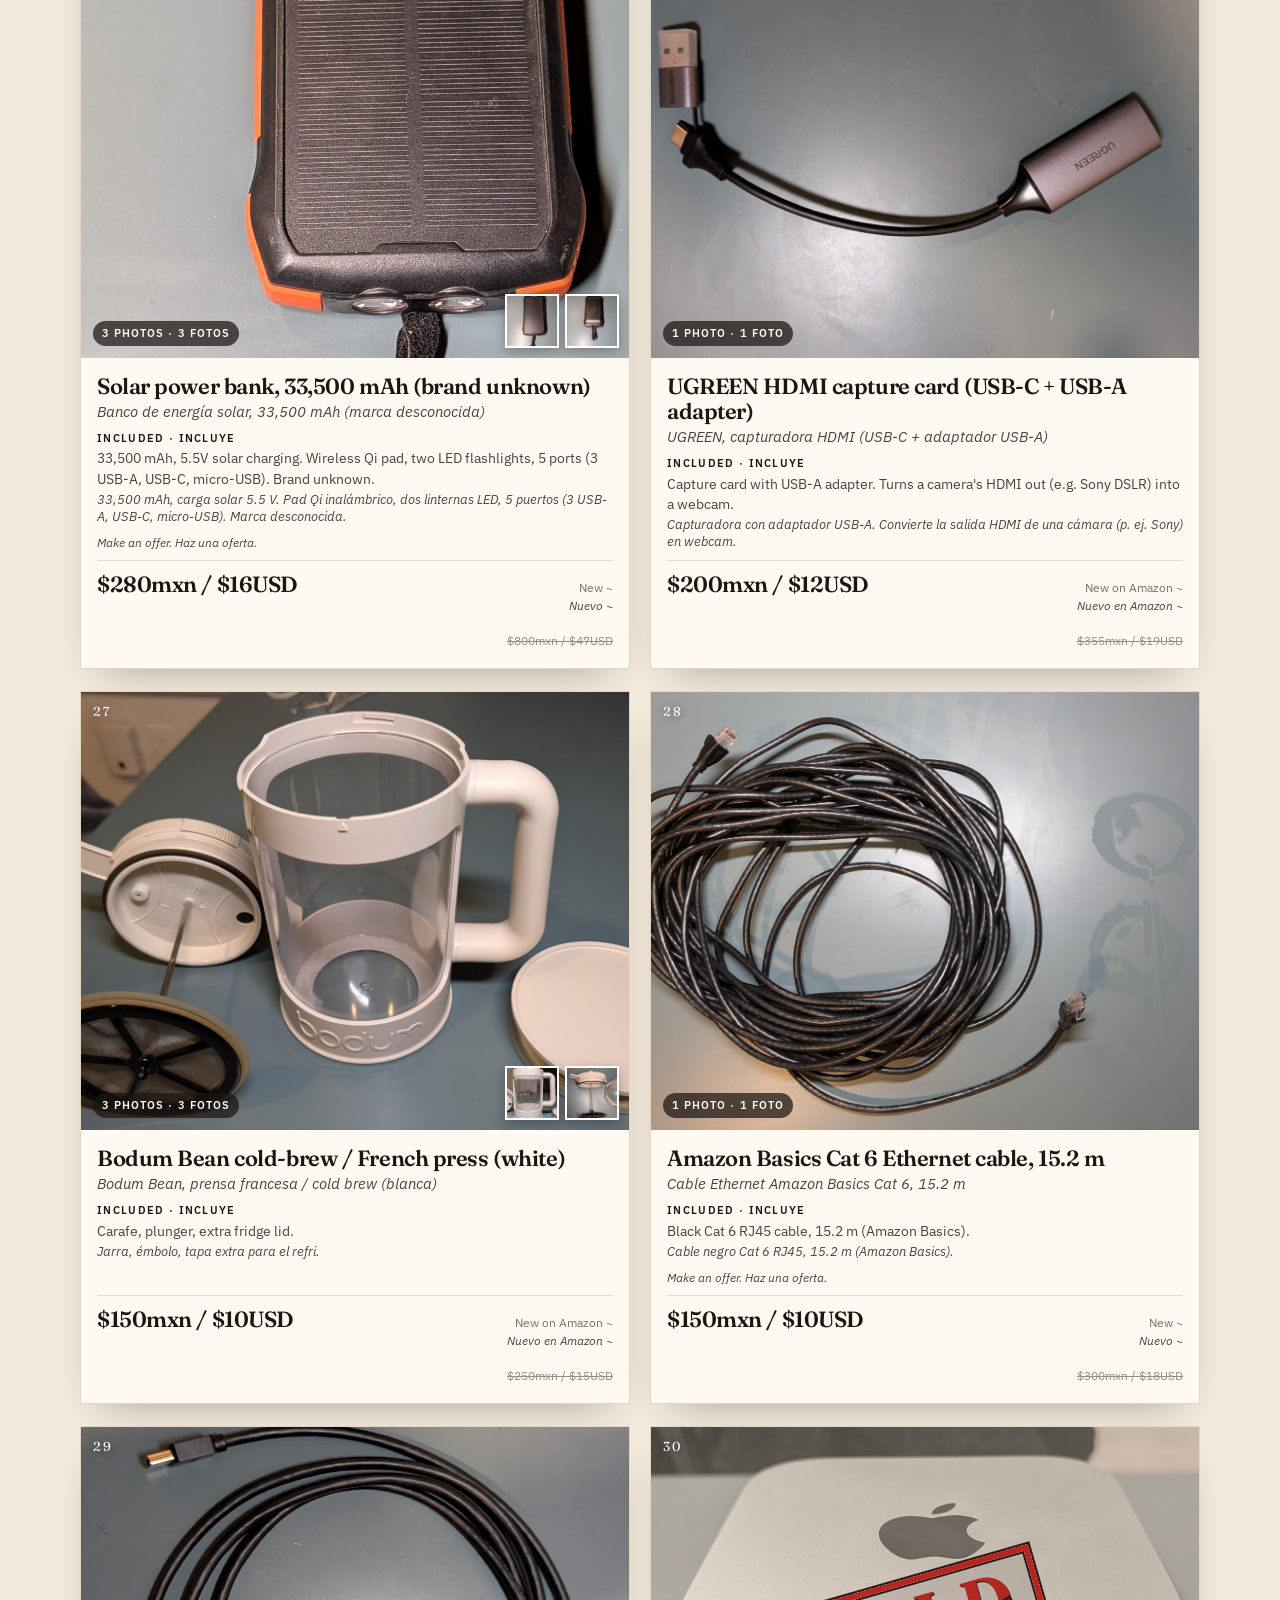
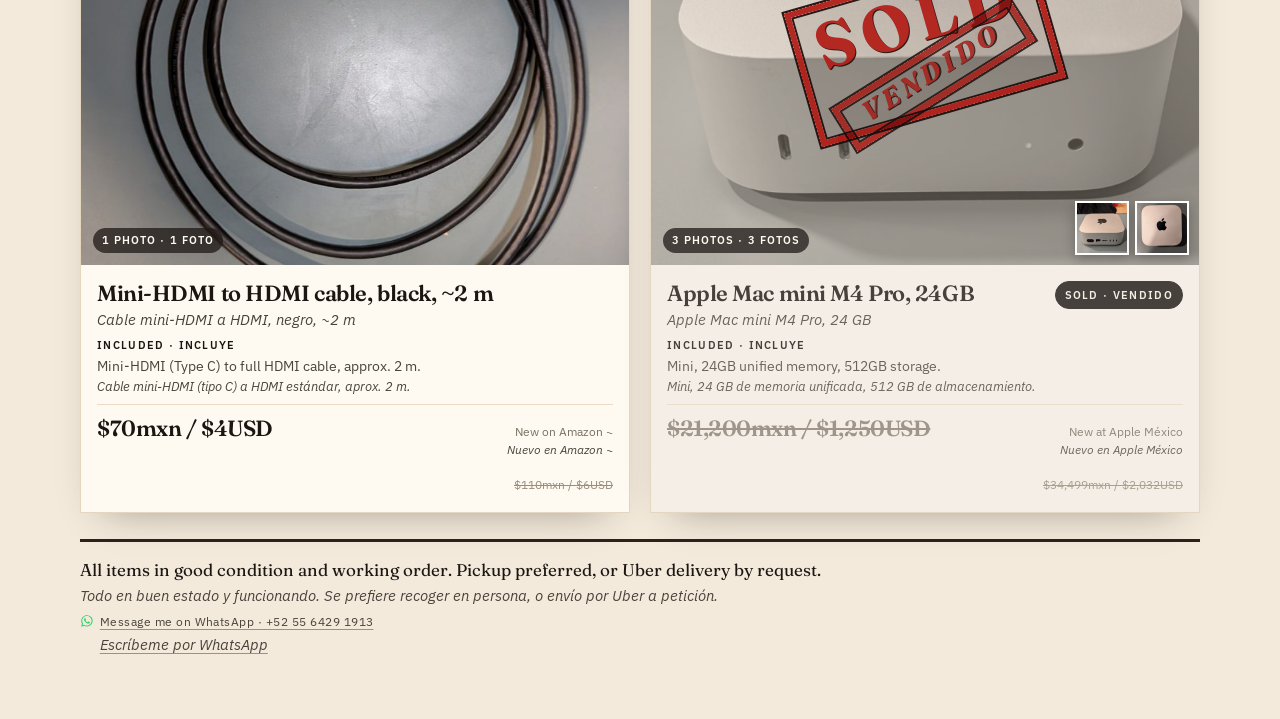
==== commit 781d11a7: "Add 10 new items: EKET, capture card, HDMI cable, baby gate, FS230B, softbox, Atmotube Air, 8BitDo x" ====
--- a/index.html
+++ b/index.html
@@ -11,7 +11,7 @@
     <header class="mast">
       <div class="kicker">
         <span>Roma Sur</span>
-        <span><span data-count="en">19 available · 1 sold</span> · Everything works<span class="es" lang="es"><span data-count="es">19 disponibles · 1 vendido</span> · Todo funciona</span></span>
+        <span><span data-count="en">29 available · 1 sold</span> · Everything works<span class="es" lang="es"><span data-count="es">29 disponibles · 1 vendido</span> · Todo funciona</span></span>
       </div>
       <h1>Stuff for <em>sale</em><span class="es" lang="es">Cosas en <em>venta</em></span></h1>
       <div class="lede">
@@ -495,6 +495,256 @@
         </div>
       </article>
 
+      <article class="card" data-id="ikea-eket-x3" data-price-mxn="950" data-title-en="IKEA EKET wall-mounted shelf cubes ×3 (2 white, 1 oak effect)" data-title-es="IKEA EKET, 3 cubos de pared (2 blancos, 1 efecto roble)" data-photos="[&quot;photos/ikea-eket-x3-1.jpg&quot;, &quot;photos/ikea-eket-x3-2.jpg&quot;]">
+        <div class="photo">
+          <span class="idx">00</span>
+          <img class="hero" src="photos/ikea-eket-x3-1.jpg" data-photo="photos/ikea-eket-x3-1.jpg" tabindex="0" role="button" alt="IKEA EKET cubes with hardware / Cubos IKEA EKET con herrajes">
+          <div class="thumbs">
+            <button type="button" aria-label="Photo 2 / Foto 2" data-photo="photos/ikea-eket-x3-2.jpg">
+              <img src="photos/ikea-eket-x3-2.jpg" alt="">
+            </button>
+          </div>
+          <div class="stamp" aria-hidden="true"><span>SOLD<span class="es" lang="es">VENDIDO</span></span></div>
+        </div>
+        <div class="body">
+          <div class="toprow">
+            <h2>IKEA EKET wall-mounted shelf cubes ×3 (2 white, 1 oak effect)<span class="es" lang="es">IKEA EKET, 3 cubos de pared (2 blancos, 1 efecto roble)</span></h2>
+          </div>
+          <p class="inc"><strong>Included · Incluye</strong> Three cubes in standard IKEA EKET size, with wall-mounting hardware.<span class="es" lang="es">Tres cubos en tamaño estándar IKEA EKET, con herrajes para montar en la pared.</span></p>
+          <div class="price-row">
+            <div class="ask">$950mxn / $55USD</div>
+            <div class="compare">New at IKEA ~<span class="es" lang="es">Nuevo en IKEA ~</span><br><s>$1,900mxn / $112USD</s></div>
+          </div>
+        </div>
+      </article>
+      <article class="card" data-id="ugreen-capture" data-price-mxn="200" data-title-en="UGREEN HDMI capture card (USB-C + USB-A adapter)" data-title-es="UGREEN, capturadora HDMI (USB-C + adaptador USB-A)" data-photos="[&quot;photos/ugreen-capture-1.jpg&quot;]">
+        <div class="photo">
+          <span class="idx">00</span>
+          <img class="hero" src="photos/ugreen-capture-1.jpg" data-photo="photos/ugreen-capture-1.jpg" tabindex="0" role="button" alt="UGREEN HDMI capture card / Capturadora HDMI UGREEN">
+          <div class="thumbs">
+          </div>
+          <div class="stamp" aria-hidden="true"><span>SOLD<span class="es" lang="es">VENDIDO</span></span></div>
+        </div>
+        <div class="body">
+          <div class="toprow">
+            <h2>UGREEN HDMI capture card (USB-C + USB-A adapter)<span class="es" lang="es">UGREEN, capturadora HDMI (USB-C + adaptador USB-A)</span></h2>
+          </div>
+          <p class="inc"><strong>Included · Incluye</strong> Capture card with USB-A adapter. Turns a camera&#x27;s HDMI out (e.g. Sony DSLR) into a webcam.<span class="es" lang="es">Capturadora con adaptador USB-A. Convierte la salida HDMI de una cámara (p. ej. Sony) en webcam.</span></p>
+          <div class="price-row">
+            <div class="ask">$200mxn / $12USD</div>
+            <div class="compare">New on Amazon ~<span class="es" lang="es">Nuevo en Amazon ~</span><br><s>$355mxn / $19USD</s></div>
+          </div>
+        </div>
+      </article>
+      <article class="card" data-id="mini-hdmi-cable" data-price-mxn="70" data-title-en="Mini-HDMI to HDMI cable, black, ~2 m" data-title-es="Cable mini-HDMI a HDMI, negro, ~2 m" data-photos="[&quot;photos/mini-hdmi-cable-1.jpg&quot;]">
+        <div class="photo">
+          <span class="idx">00</span>
+          <img class="hero" src="photos/mini-hdmi-cable-1.jpg" data-photo="photos/mini-hdmi-cable-1.jpg" tabindex="0" role="button" alt="Mini-HDMI to HDMI cable / Cable mini-HDMI a HDMI">
+          <div class="thumbs">
+          </div>
+          <div class="stamp" aria-hidden="true"><span>SOLD<span class="es" lang="es">VENDIDO</span></span></div>
+        </div>
+        <div class="body">
+          <div class="toprow">
+            <h2>Mini-HDMI to HDMI cable, black, ~2 m<span class="es" lang="es">Cable mini-HDMI a HDMI, negro, ~2 m</span></h2>
+          </div>
+          <p class="inc"><strong>Included · Incluye</strong> Mini-HDMI (Type C) to full HDMI cable, approx. 2 m.<span class="es" lang="es">Cable mini-HDMI (tipo C) a HDMI estándar, aprox. 2 m.</span></p>
+          <div class="price-row">
+            <div class="ask">$70mxn / $4USD</div>
+            <div class="compare">New on Amazon ~<span class="es" lang="es">Nuevo en Amazon ~</span><br><s>$110mxn / $6USD</s></div>
+          </div>
+        </div>
+      </article>
+      <article class="card" data-id="regalo-gate" data-price-mxn="470" data-title-en="Regalo walk-through baby/pet gate with extension" data-title-es="Regalo, reja para bebé/mascota con puerta y extensión" data-photos="[&quot;photos/regalo-gate-1.jpg&quot;, &quot;photos/regalo-gate-2.jpg&quot;, &quot;photos/regalo-gate-3.jpg&quot;]">
+        <div class="photo">
+          <span class="idx">00</span>
+          <img class="hero" src="photos/regalo-gate-1.jpg" data-photo="photos/regalo-gate-1.jpg" tabindex="0" role="button" alt="Regalo gate with extension and hardware / Reja Regalo con extensión y herrajes">
+          <div class="thumbs">
+            <button type="button" aria-label="Photo 2 / Foto 2" data-photo="photos/regalo-gate-2.jpg">
+              <img src="photos/regalo-gate-2.jpg" alt="">
+            </button>
+            <button type="button" aria-label="Photo 3 / Foto 3" data-photo="photos/regalo-gate-3.jpg">
+              <img src="photos/regalo-gate-3.jpg" alt="">
+            </button>
+          </div>
+          <div class="stamp" aria-hidden="true"><span>SOLD<span class="es" lang="es">VENDIDO</span></span></div>
+        </div>
+        <div class="body">
+          <div class="toprow">
+            <h2>Regalo walk-through baby/pet gate with extension<span class="es" lang="es">Regalo, reja para bebé/mascota con puerta y extensión</span></h2>
+          </div>
+          <p class="inc"><strong>Included · Incluye</strong> Gray metal gate with walk-through door, wide extension panel and pressure-mount kit. Approx. fits openings up to ~1.2 m with the extension.<span class="es" lang="es">Reja metálica gris con puerta, panel de extensión ancho y kit de montaje a presión. Aprox. para espacios de hasta ~1.2 m con la extensión.</span></p>
+          <div class="price-row">
+            <div class="ask">$470mxn / $28USD</div>
+            <div class="compare">New on Amazon ~<span class="es" lang="es">Nuevo en Amazon ~</span><br><s>$935mxn / $50USD</s></div>
+          </div>
+        </div>
+      </article>
+      <article class="card" data-id="neewer-fs230b" data-price-mxn="1700" data-title-en="Neewer FS230B 230W bi-color COB LED video light with case" data-title-es="Neewer FS230B, luz LED COB bicolor 230W con estuche" data-photos="[&quot;photos/neewer-fs230b-1.jpg&quot;, &quot;photos/neewer-fs230b-2.jpg&quot;, &quot;photos/neewer-fs230b-3.jpg&quot;, &quot;photos/neewer-fs230b-4.jpg&quot;, &quot;photos/neewer-fs230b-5.jpg&quot;, &quot;photos/neewer-fs230b-6.jpg&quot;, &quot;photos/neewer-fs230b-7.jpg&quot;]">
+        <div class="photo">
+          <span class="idx">00</span>
+          <img class="hero" src="photos/neewer-fs230b-1.jpg" data-photo="photos/neewer-fs230b-1.jpg" tabindex="0" role="button" alt="Neewer FS230B light in its carry case / Luz Neewer FS230B en su estuche">
+          <div class="thumbs">
+            <button type="button" aria-label="Photo 2 / Foto 2" data-photo="photos/neewer-fs230b-2.jpg">
+              <img src="photos/neewer-fs230b-2.jpg" alt="">
+            </button>
+            <button type="button" aria-label="Photo 3 / Foto 3" data-photo="photos/neewer-fs230b-3.jpg">
+              <img src="photos/neewer-fs230b-3.jpg" alt="">
+            </button>
+            <button type="button" aria-label="Photo 4 / Foto 4" data-photo="photos/neewer-fs230b-4.jpg">
+              <img src="photos/neewer-fs230b-4.jpg" alt="">
+            </button>
+            <button type="button" aria-label="Photo 5 / Foto 5" data-photo="photos/neewer-fs230b-5.jpg">
+              <img src="photos/neewer-fs230b-5.jpg" alt="">
+            </button>
+            <button type="button" aria-label="Photo 6 / Foto 6" data-photo="photos/neewer-fs230b-6.jpg">
+              <img src="photos/neewer-fs230b-6.jpg" alt="">
+            </button>
+            <button type="button" aria-label="Photo 7 / Foto 7" data-photo="photos/neewer-fs230b-7.jpg">
+              <img src="photos/neewer-fs230b-7.jpg" alt="">
+            </button>
+          </div>
+          <div class="stamp" aria-hidden="true"><span>SOLD<span class="es" lang="es">VENDIDO</span></span></div>
+        </div>
+        <div class="body">
+          <div class="toprow">
+            <h2>Neewer FS230B 230W bi-color COB LED video light with case<span class="es" lang="es">Neewer FS230B, luz LED COB bicolor 230W con estuche</span></h2>
+          </div>
+          <p class="inc"><strong>Included · Incluye</strong> 230W, 2700–6500K, CRI 97+, Bowens mount, app/2.4G control. Carry case, reflector, power supply and cable.<span class="es" lang="es">230W, 2700–6500K, CRI 97+, montura Bowens, control por app/2.4G. Estuche, reflector, fuente y cable de corriente.</span></p>
+          <div class="price-row">
+            <div class="ask">$1,700mxn / $100USD</div>
+            <div class="compare">New on Amazon ~<span class="es" lang="es">Nuevo en Amazon ~</span><br><s>$3,365mxn / $180USD</s></div>
+          </div>
+        </div>
+      </article>
+      <article class="card" data-id="neewer-softbox" data-price-mxn="900" data-title-en="Neewer octagonal softbox with honeycomb grid, approx. 90 cm" data-title-es="Neewer, softbox octagonal con rejilla de panal, aprox. 90 cm" data-photos="[&quot;photos/neewer-softbox-1.jpg&quot;, &quot;photos/neewer-softbox-2.jpg&quot;, &quot;photos/neewer-softbox-3.jpg&quot;, &quot;photos/neewer-softbox-4.jpg&quot;]">
+        <div class="photo">
+          <span class="idx">00</span>
+          <img class="hero" src="photos/neewer-softbox-1.jpg" data-photo="photos/neewer-softbox-1.jpg" tabindex="0" role="button" alt="Neewer octagonal softbox with grid / Softbox octagonal Neewer con rejilla">
+          <div class="thumbs">
+            <button type="button" aria-label="Photo 2 / Foto 2" data-photo="photos/neewer-softbox-2.jpg">
+              <img src="photos/neewer-softbox-2.jpg" alt="">
+            </button>
+            <button type="button" aria-label="Photo 3 / Foto 3" data-photo="photos/neewer-softbox-3.jpg">
+              <img src="photos/neewer-softbox-3.jpg" alt="">
+            </button>
+            <button type="button" aria-label="Photo 4 / Foto 4" data-photo="photos/neewer-softbox-4.jpg">
+              <img src="photos/neewer-softbox-4.jpg" alt="">
+            </button>
+          </div>
+          <div class="stamp" aria-hidden="true"><span>SOLD<span class="es" lang="es">VENDIDO</span></span></div>
+        </div>
+        <div class="body">
+          <div class="toprow">
+            <h2>Neewer octagonal softbox with honeycomb grid, approx. 90 cm<span class="es" lang="es">Neewer, softbox octagonal con rejilla de panal, aprox. 90 cm</span></h2>
+          </div>
+          <p class="inc"><strong>Included · Incluye</strong> Quick-open octagonal softbox (approx. 90 cm, est.), diffuser and honeycomb grid. Bowens mount.<span class="es" lang="es">Softbox octagonal de apertura rápida (aprox. 90 cm, est.), difusor y rejilla de panal. Montura Bowens.</span></p>
+          <div class="price-row">
+            <div class="ask">$900mxn / $53USD</div>
+            <div class="compare">New on Amazon ~<span class="es" lang="es">Nuevo en Amazon ~</span><br><s>$1,800mxn / $96USD</s></div>
+          </div>
+        </div>
+      </article>
+      <article class="card" data-id="atmotube-air" data-price-mxn="350" data-title-en="Atmotube AIR HEPA air purifier" data-title-es="Atmotube AIR, purificador de aire HEPA" data-photos="[&quot;photos/atmotube-air-1.jpg&quot;, &quot;photos/atmotube-air-2.jpg&quot;, &quot;photos/atmotube-air-3.jpg&quot;]">
+        <div class="photo">
+          <span class="idx">00</span>
+          <img class="hero" src="photos/atmotube-air-1.jpg" data-photo="photos/atmotube-air-1.jpg" tabindex="0" role="button" alt="Atmotube AIR purifier / Purificador Atmotube AIR">
+          <div class="thumbs">
+            <button type="button" aria-label="Photo 2 / Foto 2" data-photo="photos/atmotube-air-2.jpg">
+              <img src="photos/atmotube-air-2.jpg" alt="">
+            </button>
+            <button type="button" aria-label="Photo 3 / Foto 3" data-photo="photos/atmotube-air-3.jpg">
+              <img src="photos/atmotube-air-3.jpg" alt="">
+            </button>
+          </div>
+          <div class="stamp" aria-hidden="true"><span>SOLD<span class="es" lang="es">VENDIDO</span></span></div>
+        </div>
+        <div class="body">
+          <div class="toprow">
+            <h2>Atmotube AIR HEPA air purifier<span class="es" lang="es">Atmotube AIR, purificador de aire HEPA</span></h2>
+          </div>
+          <p class="inc"><strong>Included · Incluye</strong> H13 HEPA purifier for rooms up to ~16 m², quiet sleep mode. Purifier only.<span class="es" lang="es">Purificador HEPA H13 para cuartos de hasta ~16 m², modo silencioso para dormir. Solo el purificador.</span></p>
+          <div class="price-row">
+            <div class="ask">$350mxn / $20USD</div>
+            <div class="compare">New on Amazon ~<span class="es" lang="es">Nuevo en Amazon ~</span><br><s>$729mxn / $39USD</s></div>
+          </div>
+        </div>
+      </article>
+      <article class="card" data-id="8bitdo-x2" data-price-mxn="650" data-title-en="8BitDo Ultimate C wired Xbox controllers ×2 (orange + gray)" data-title-es="8BitDo Ultimate C, 2 controles alámbricos para Xbox (naranja + gris)" data-photos="[&quot;photos/8bitdo-x2-1.jpg&quot;]">
+        <div class="photo">
+          <span class="idx">00</span>
+          <img class="hero" src="photos/8bitdo-x2-1.jpg" data-photo="photos/8bitdo-x2-1.jpg" tabindex="0" role="button" alt="Two 8BitDo wired controllers / Dos controles alámbricos 8BitDo">
+          <div class="thumbs">
+          </div>
+          <div class="stamp" aria-hidden="true"><span>SOLD<span class="es" lang="es">VENDIDO</span></span></div>
+        </div>
+        <div class="body">
+          <div class="toprow">
+            <h2>8BitDo Ultimate C wired Xbox controllers ×2 (orange + gray)<span class="es" lang="es">8BitDo Ultimate C, 2 controles alámbricos para Xbox (naranja + gris)</span></h2>
+          </div>
+          <p class="inc"><strong>Included · Incluye</strong> Two wired controllers with USB cables, Hall Effect sticks. Pair price; 330 MXN / $19 each.<span class="es" lang="es">Dos controles alámbricos con cable USB, sticks Hall Effect. Precio por el par; 330 MXN / $19 cada uno.</span></p>
+          <div class="price-row">
+            <div class="ask">$650mxn / $38USD</div>
+            <div class="compare">New on Amazon ~ (pair)<span class="es" lang="es">Nuevo en Amazon ~ (par)</span><br><s>$1,308mxn / $70USD</s></div>
+          </div>
+        </div>
+      </article>
+      <article class="card" data-id="ogio-aquatech" data-price-mxn="350" data-title-en="OGIO Aquatech waterproof roll-top backpack, approx. 20 L" data-title-es="OGIO Aquatech, mochila impermeable enrollable, aprox. 20 L" data-photos="[&quot;photos/ogio-aquatech-1.jpg&quot;, &quot;photos/ogio-aquatech-2.jpg&quot;, &quot;photos/ogio-aquatech-3.jpg&quot;]">
+        <div class="photo">
+          <span class="idx">00</span>
+          <img class="hero" src="photos/ogio-aquatech-1.jpg" data-photo="photos/ogio-aquatech-1.jpg" tabindex="0" role="button" alt="OGIO Aquatech backpack, back panel / Mochila OGIO Aquatech, espalda">
+          <div class="thumbs">
+            <button type="button" aria-label="Photo 2 / Foto 2" data-photo="photos/ogio-aquatech-2.jpg">
+              <img src="photos/ogio-aquatech-2.jpg" alt="">
+            </button>
+            <button type="button" aria-label="Photo 3 / Foto 3" data-photo="photos/ogio-aquatech-3.jpg">
+              <img src="photos/ogio-aquatech-3.jpg" alt="">
+            </button>
+          </div>
+          <div class="stamp" aria-hidden="true"><span>SOLD<span class="es" lang="es">VENDIDO</span></span></div>
+        </div>
+        <div class="body">
+          <div class="toprow">
+            <h2>OGIO Aquatech waterproof roll-top backpack, approx. 20 L<span class="es" lang="es">OGIO Aquatech, mochila impermeable enrollable, aprox. 20 L</span></h2>
+          </div>
+          <p class="inc"><strong>Included · Incluye</strong> Roll-top waterproof backpack, Air Flow back panel, removable lime liner with laptop sleeve and organizer pockets.<span class="es" lang="es">Mochila impermeable con cierre enrollable, espalda Air Flow, forro verde lima removible con funda para laptop y bolsillos.</span></p>
+          <div class="price-row">
+            <div class="ask">$350mxn / $20USD</div>
+            <div class="compare">New on Amazon ~<span class="es" lang="es">Nuevo en Amazon ~</span><br><s>$680mxn / $40USD</s></div>
+          </div>
+        </div>
+      </article>
+      <article class="card" data-id="light-stands-x3" data-price-mxn="400" data-title-en="Light stands ×3, black, folding tripod base" data-title-es="3 tripiés de iluminación, negros, base plegable" data-photos="[&quot;photos/light-stands-x3-1.jpg&quot;, &quot;photos/light-stands-x3-2.jpg&quot;, &quot;photos/light-stands-x3-3.jpg&quot;, &quot;photos/light-stands-x3-4.jpg&quot;, &quot;photos/light-stands-x3-5.jpg&quot;]">
+        <div class="photo">
+          <span class="idx">00</span>
+          <img class="hero" src="photos/light-stands-x3-1.jpg" data-photo="photos/light-stands-x3-1.jpg" tabindex="0" role="button" alt="Three black light stands / Tres tripiés negros">
+          <div class="thumbs">
+            <button type="button" aria-label="Photo 2 / Foto 2" data-photo="photos/light-stands-x3-2.jpg">
+              <img src="photos/light-stands-x3-2.jpg" alt="">
+            </button>
+            <button type="button" aria-label="Photo 3 / Foto 3" data-photo="photos/light-stands-x3-3.jpg">
+              <img src="photos/light-stands-x3-3.jpg" alt="">
+            </button>
+            <button type="button" aria-label="Photo 4 / Foto 4" data-photo="photos/light-stands-x3-4.jpg">
+              <img src="photos/light-stands-x3-4.jpg" alt="">
+            </button>
+            <button type="button" aria-label="Photo 5 / Foto 5" data-photo="photos/light-stands-x3-5.jpg">
+              <img src="photos/light-stands-x3-5.jpg" alt="">
+            </button>
+          </div>
+          <div class="stamp" aria-hidden="true"><span>SOLD<span class="es" lang="es">VENDIDO</span></span></div>
+        </div>
+        <div class="body">
+          <div class="toprow">
+            <h2>Light stands ×3, black, folding tripod base<span class="es" lang="es">3 tripiés de iluminación, negros, base plegable</span></h2>
+          </div>
+          <p class="inc"><strong>Included · Incluye</strong> Three stands in three different heights, stud tops and wing-knob locks.<span class="es" lang="es">Tres tripiés de tres alturas distintas, espiga superior y perillas de ajuste.</span></p>
+          <div class="price-row">
+            <div class="ask">$400mxn / $24USD</div>
+            <div class="compare">New on Amazon ~<span class="es" lang="es">Nuevo en Amazon ~</span><br><s>$770mxn / $45USD</s></div>
+          </div>
+        </div>
+      </article>
     </main>
 
     <footer class="colophon">
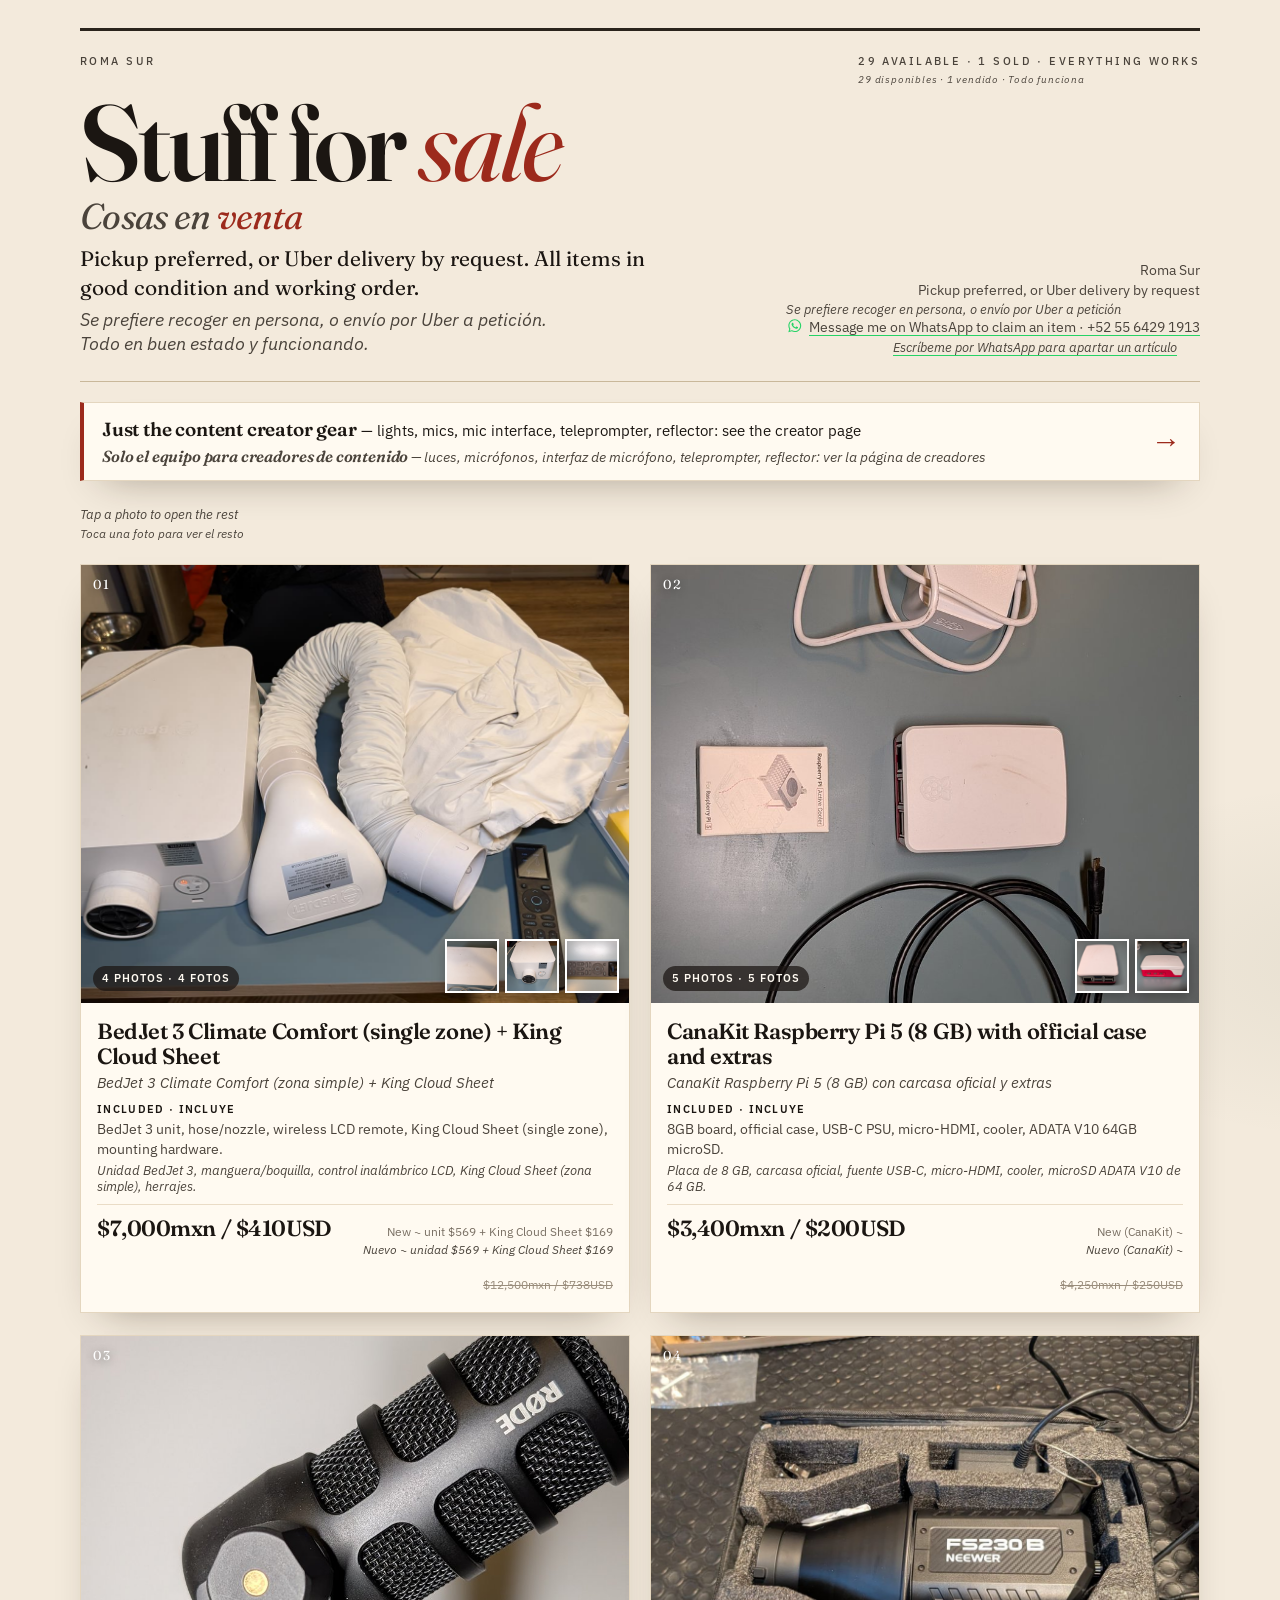
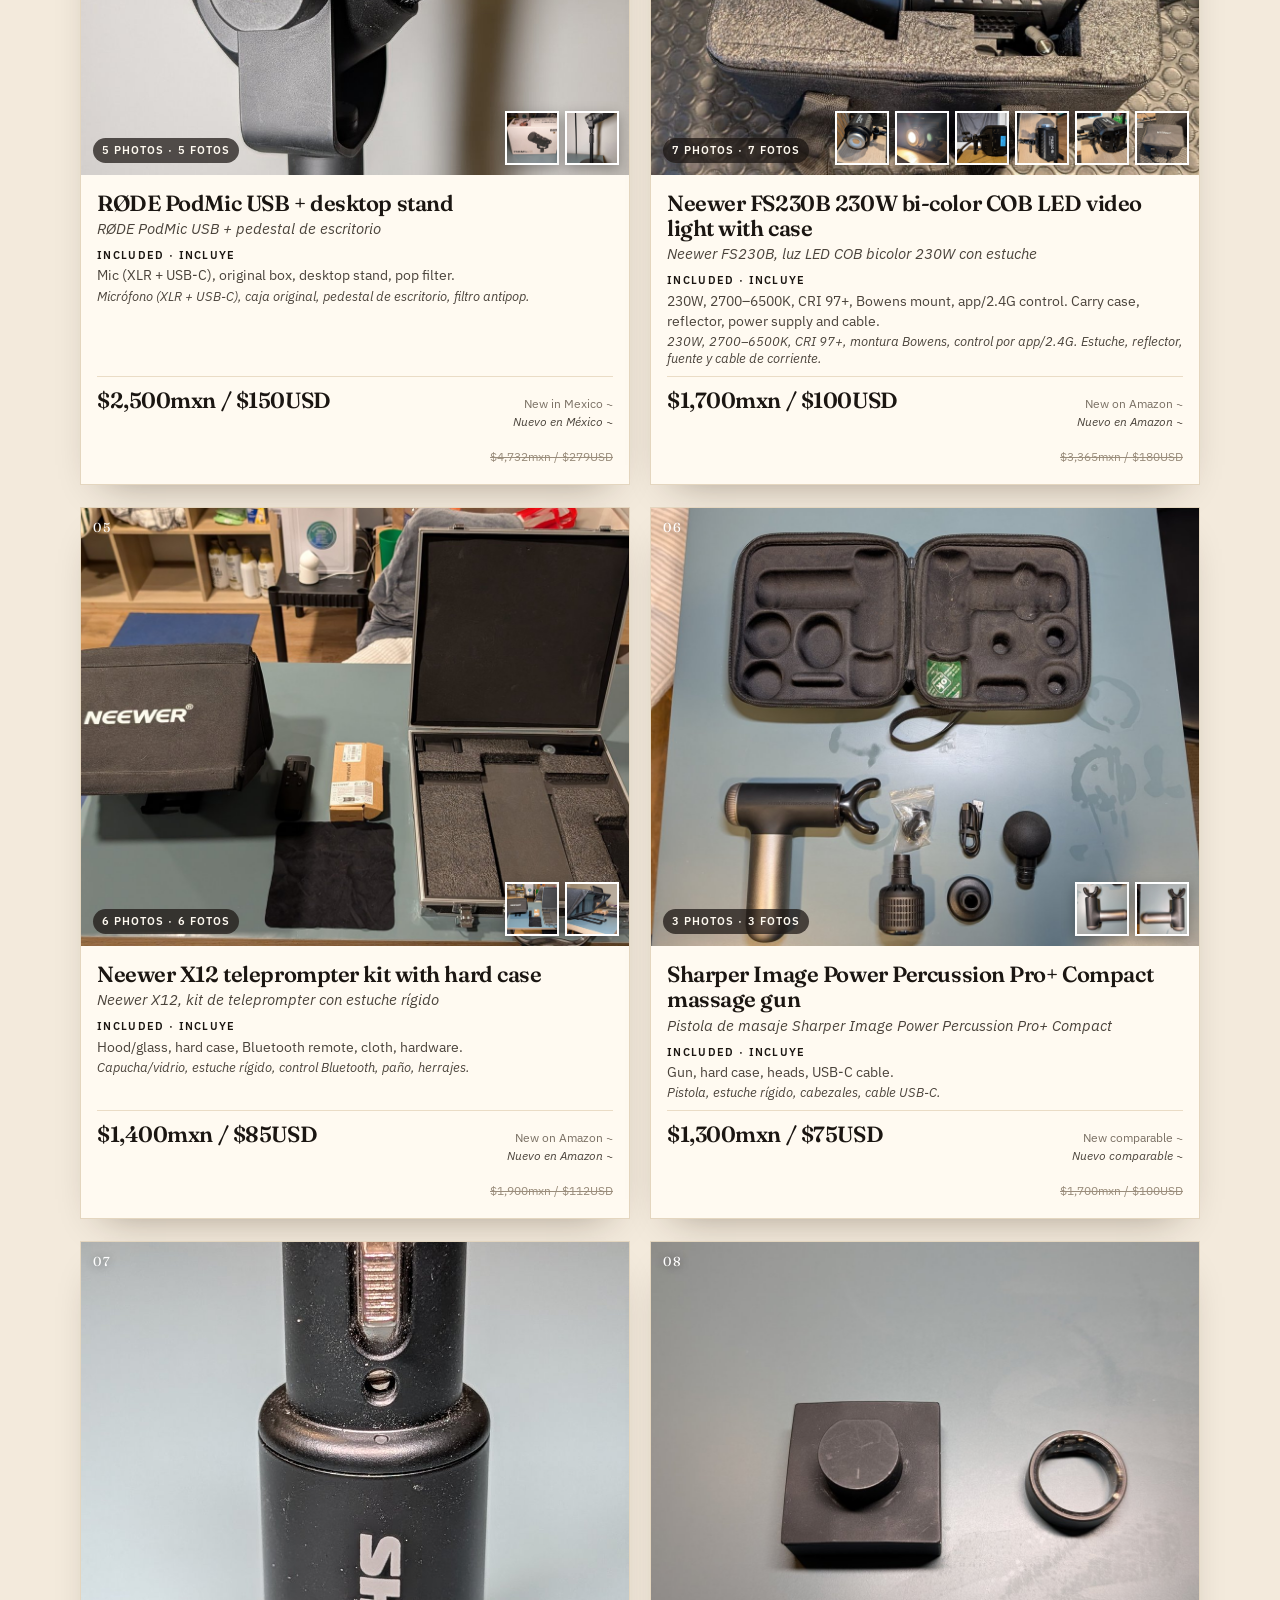
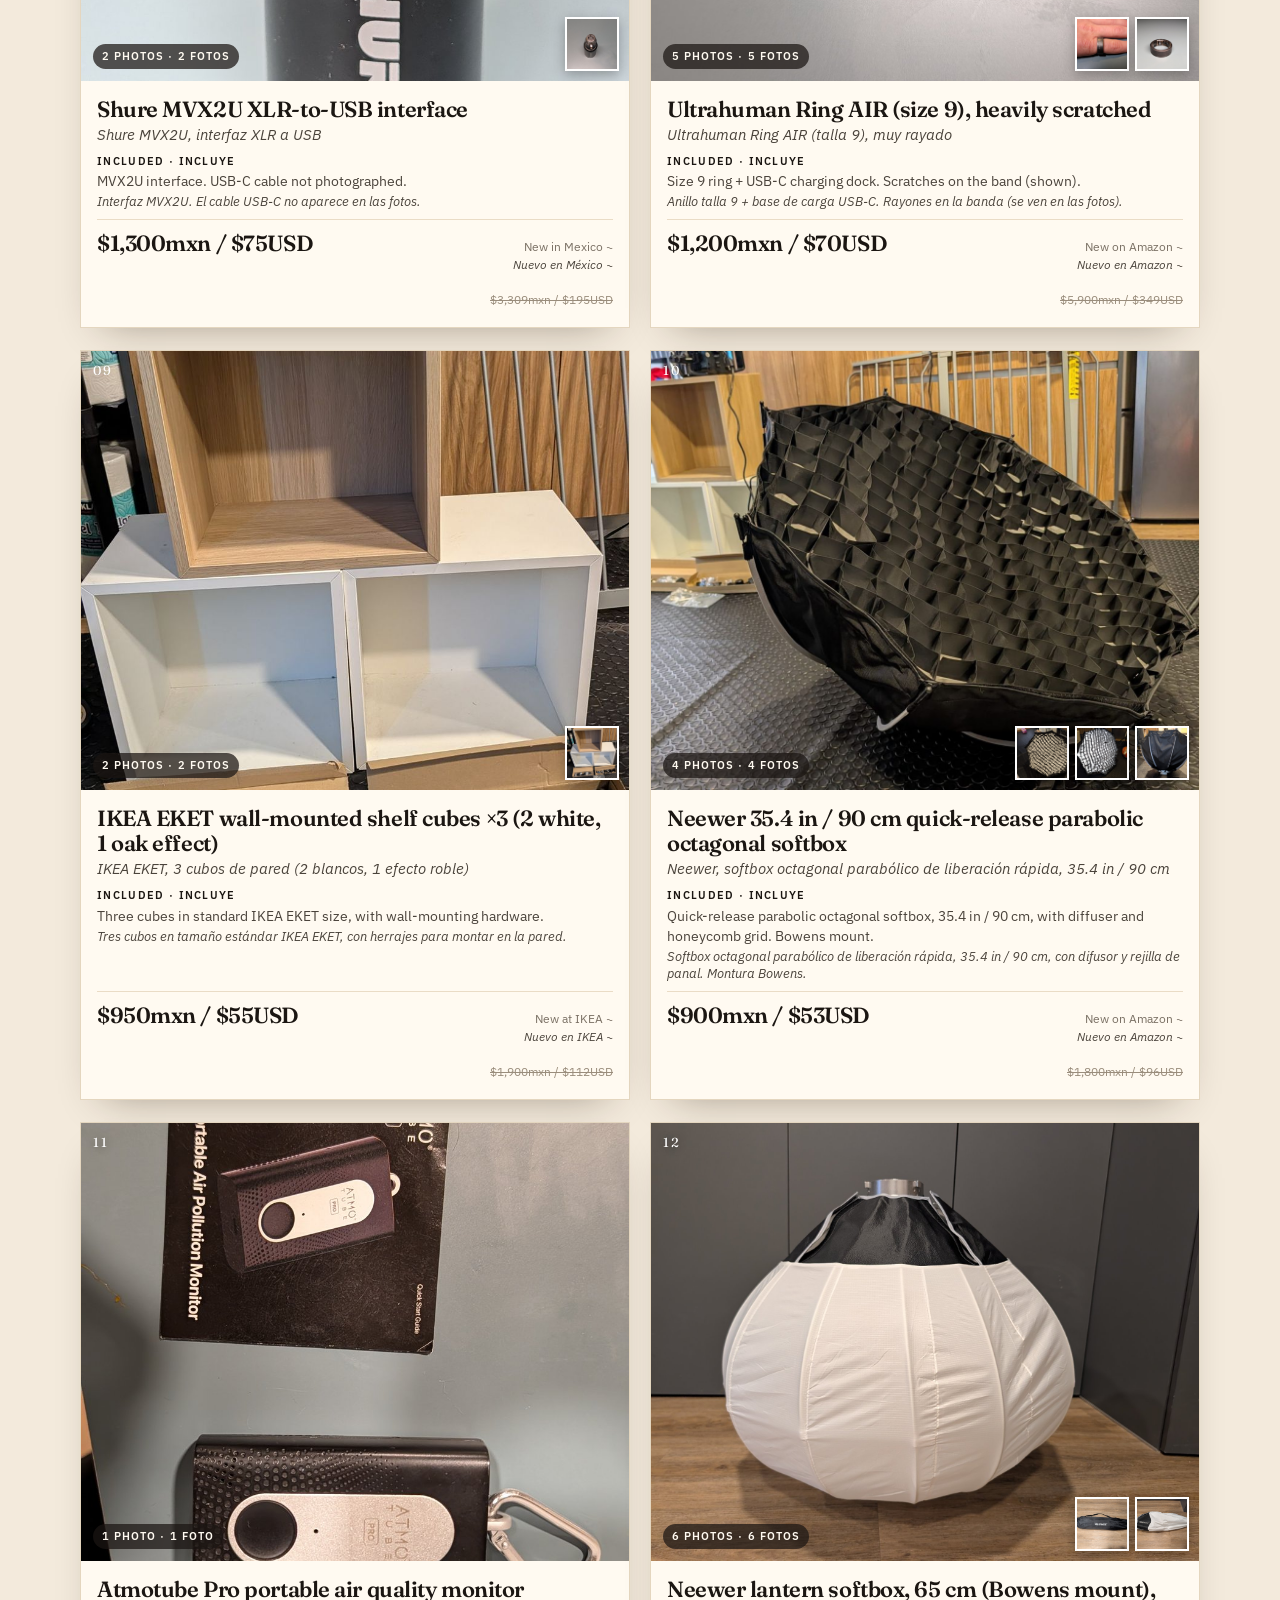
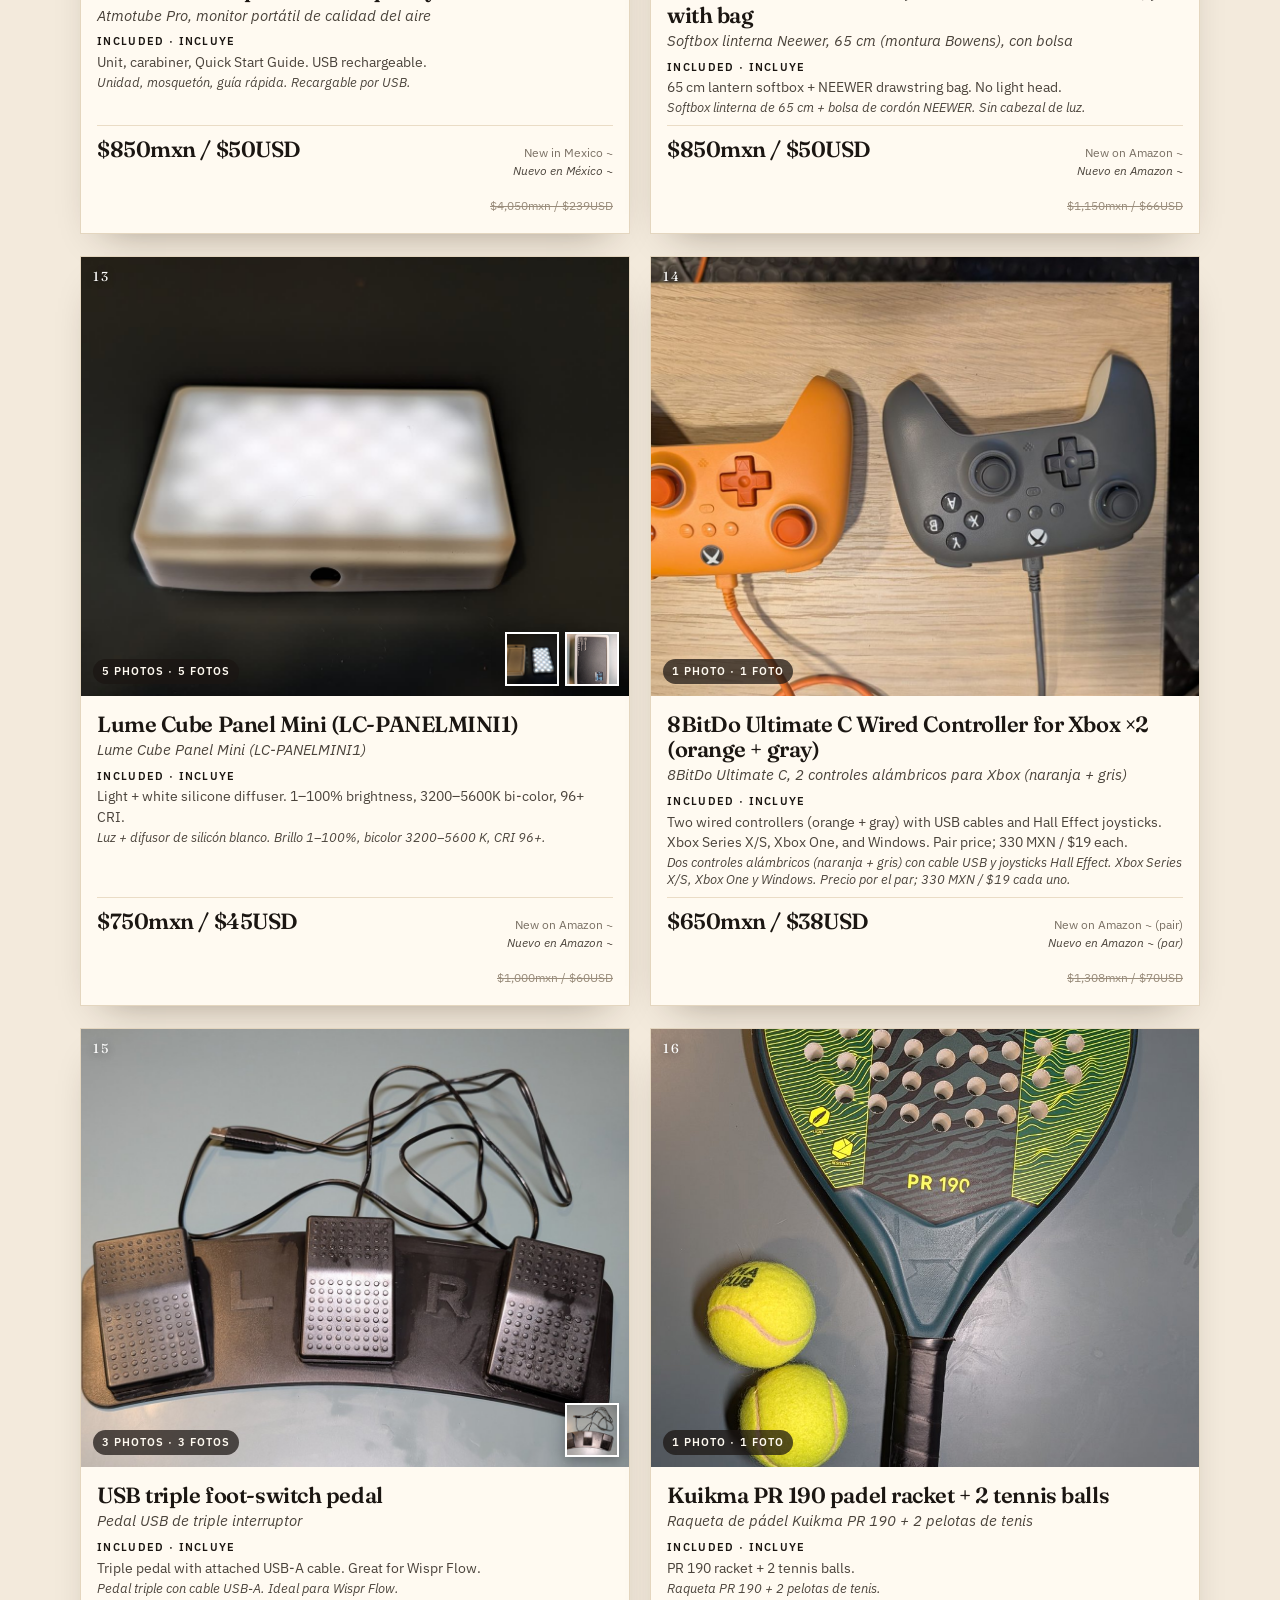
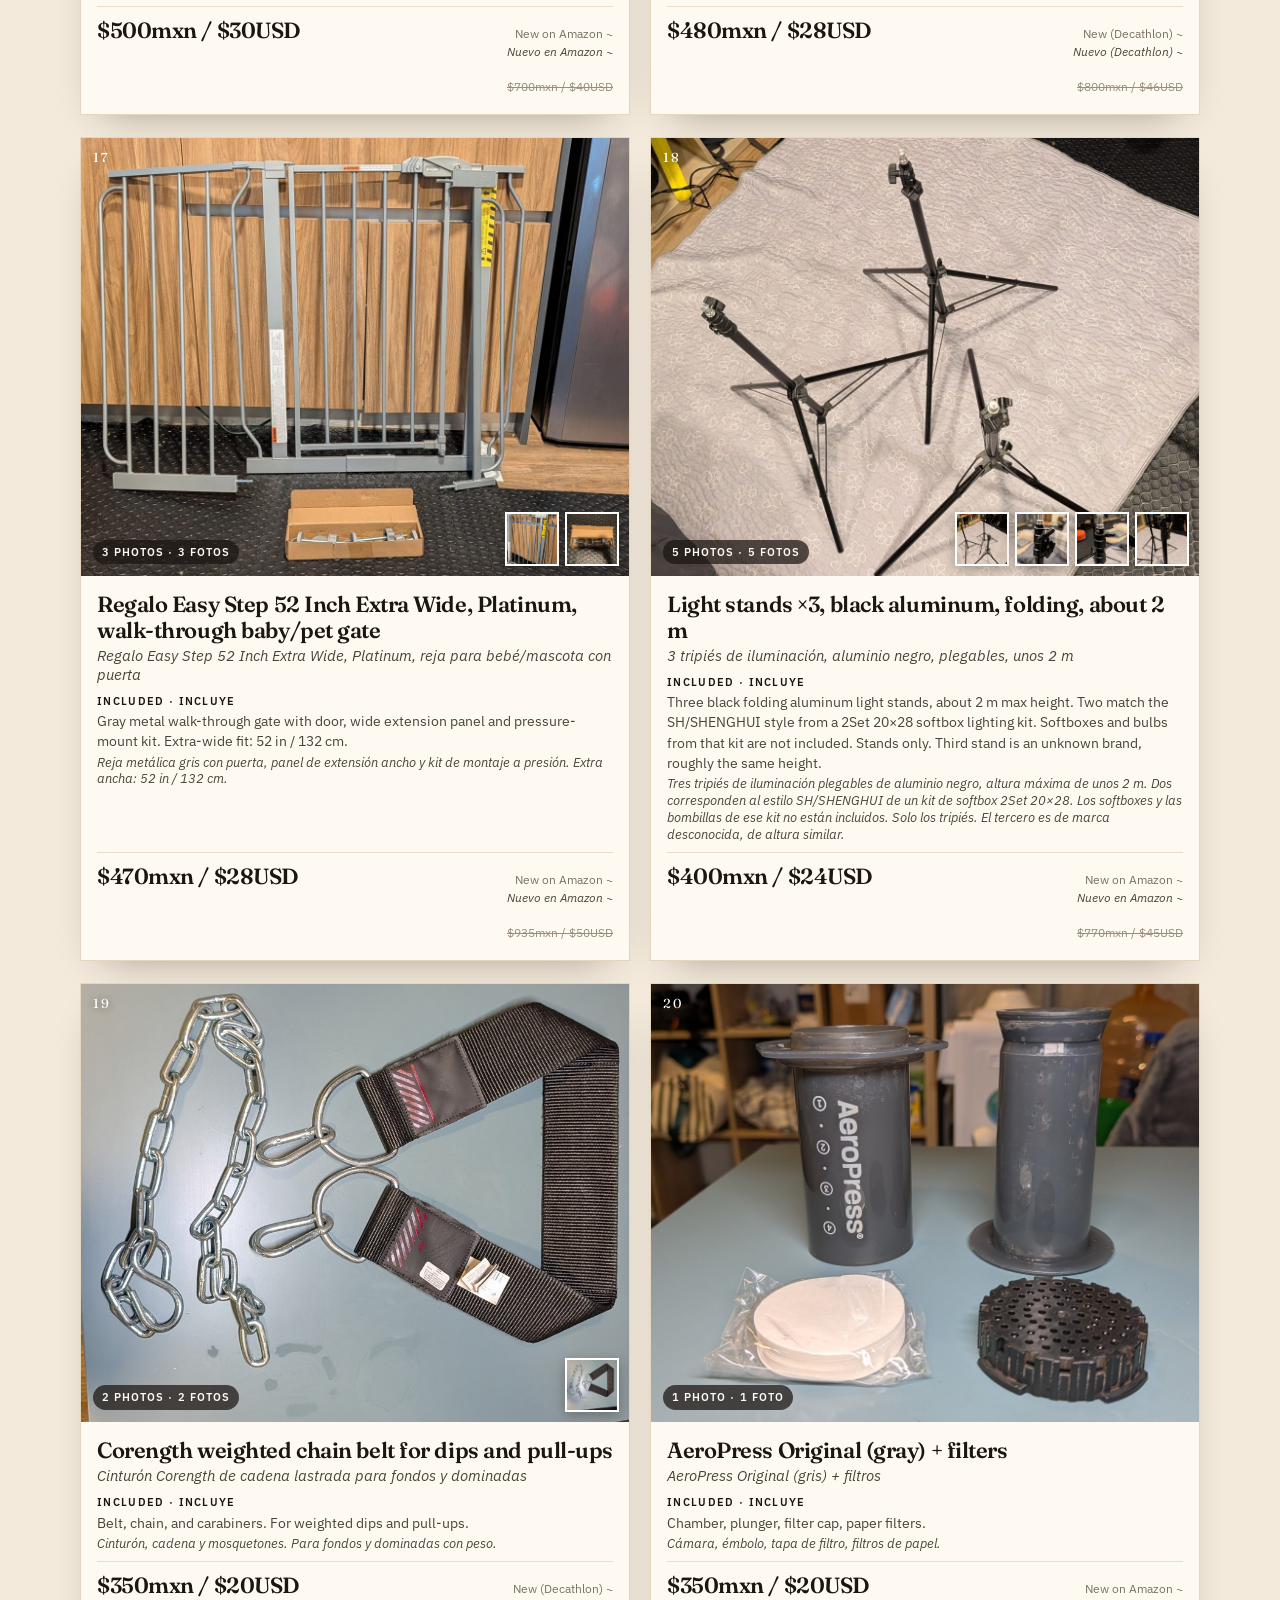
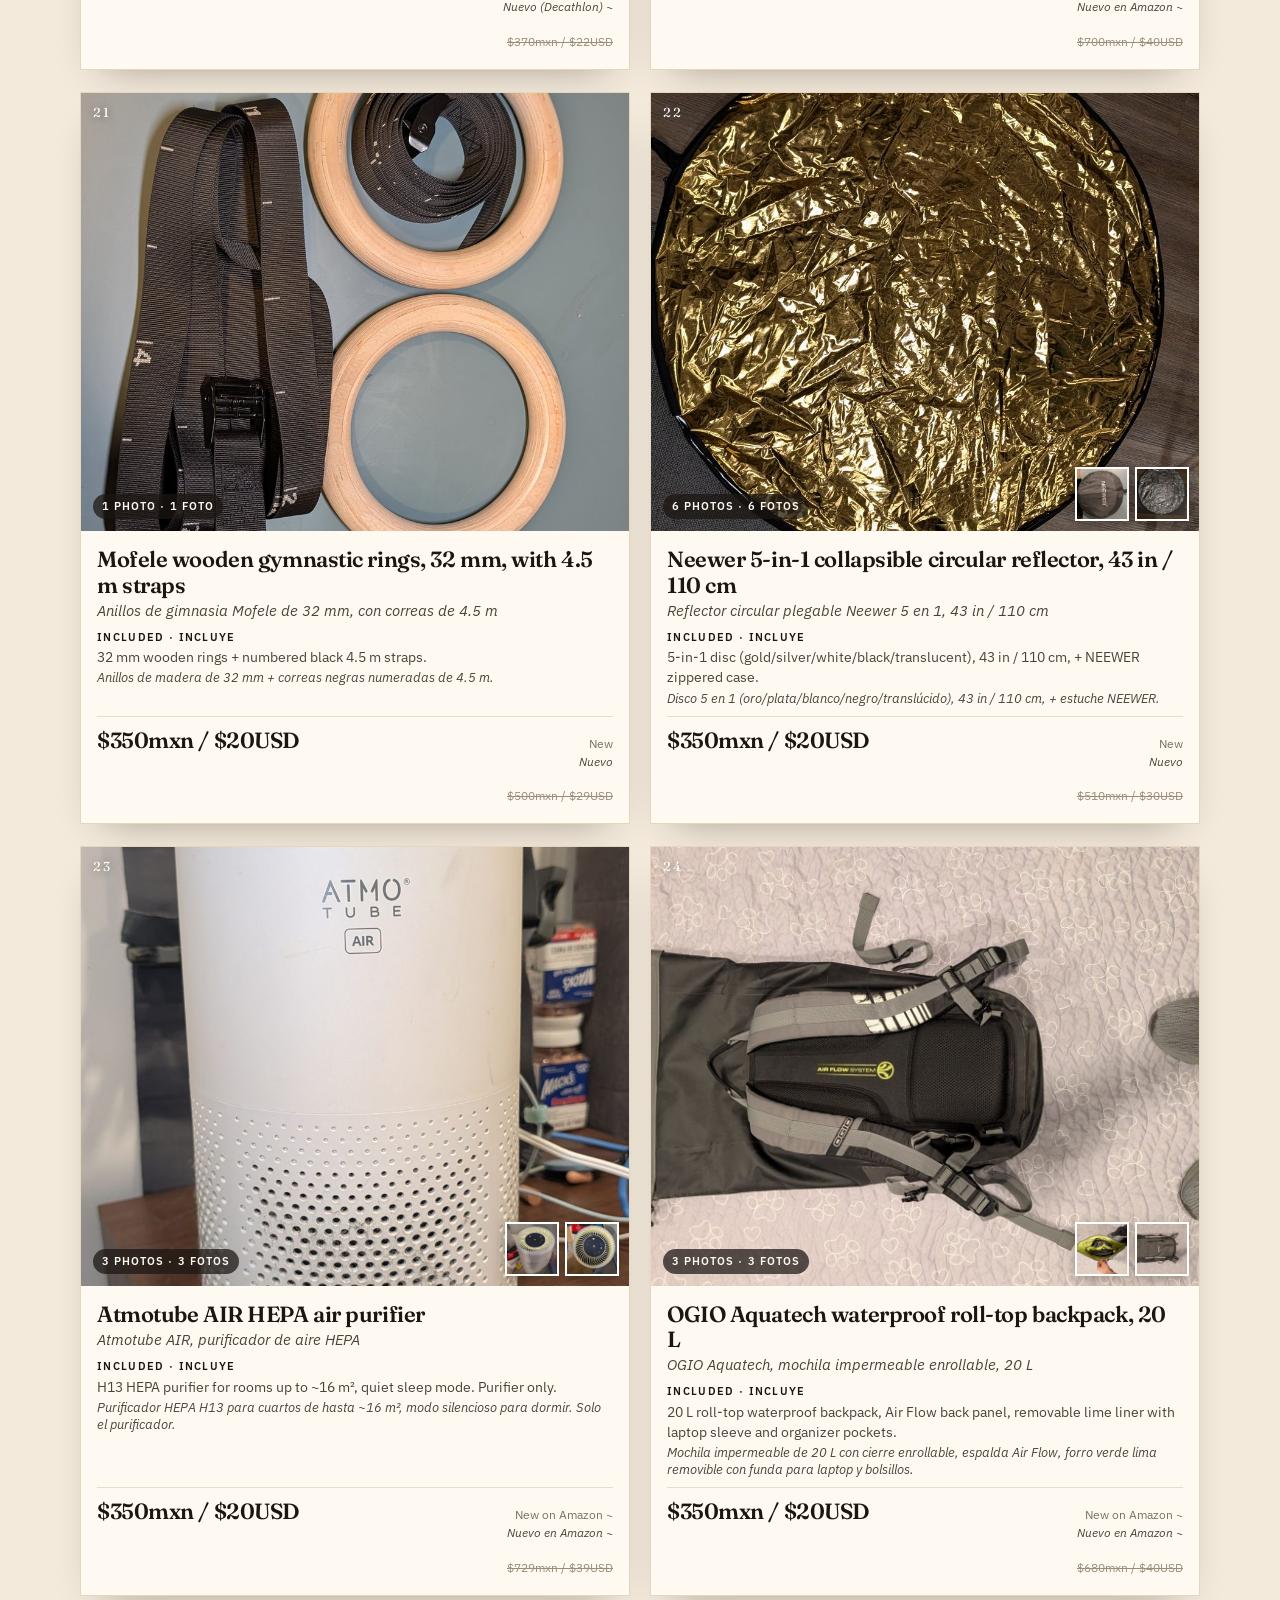
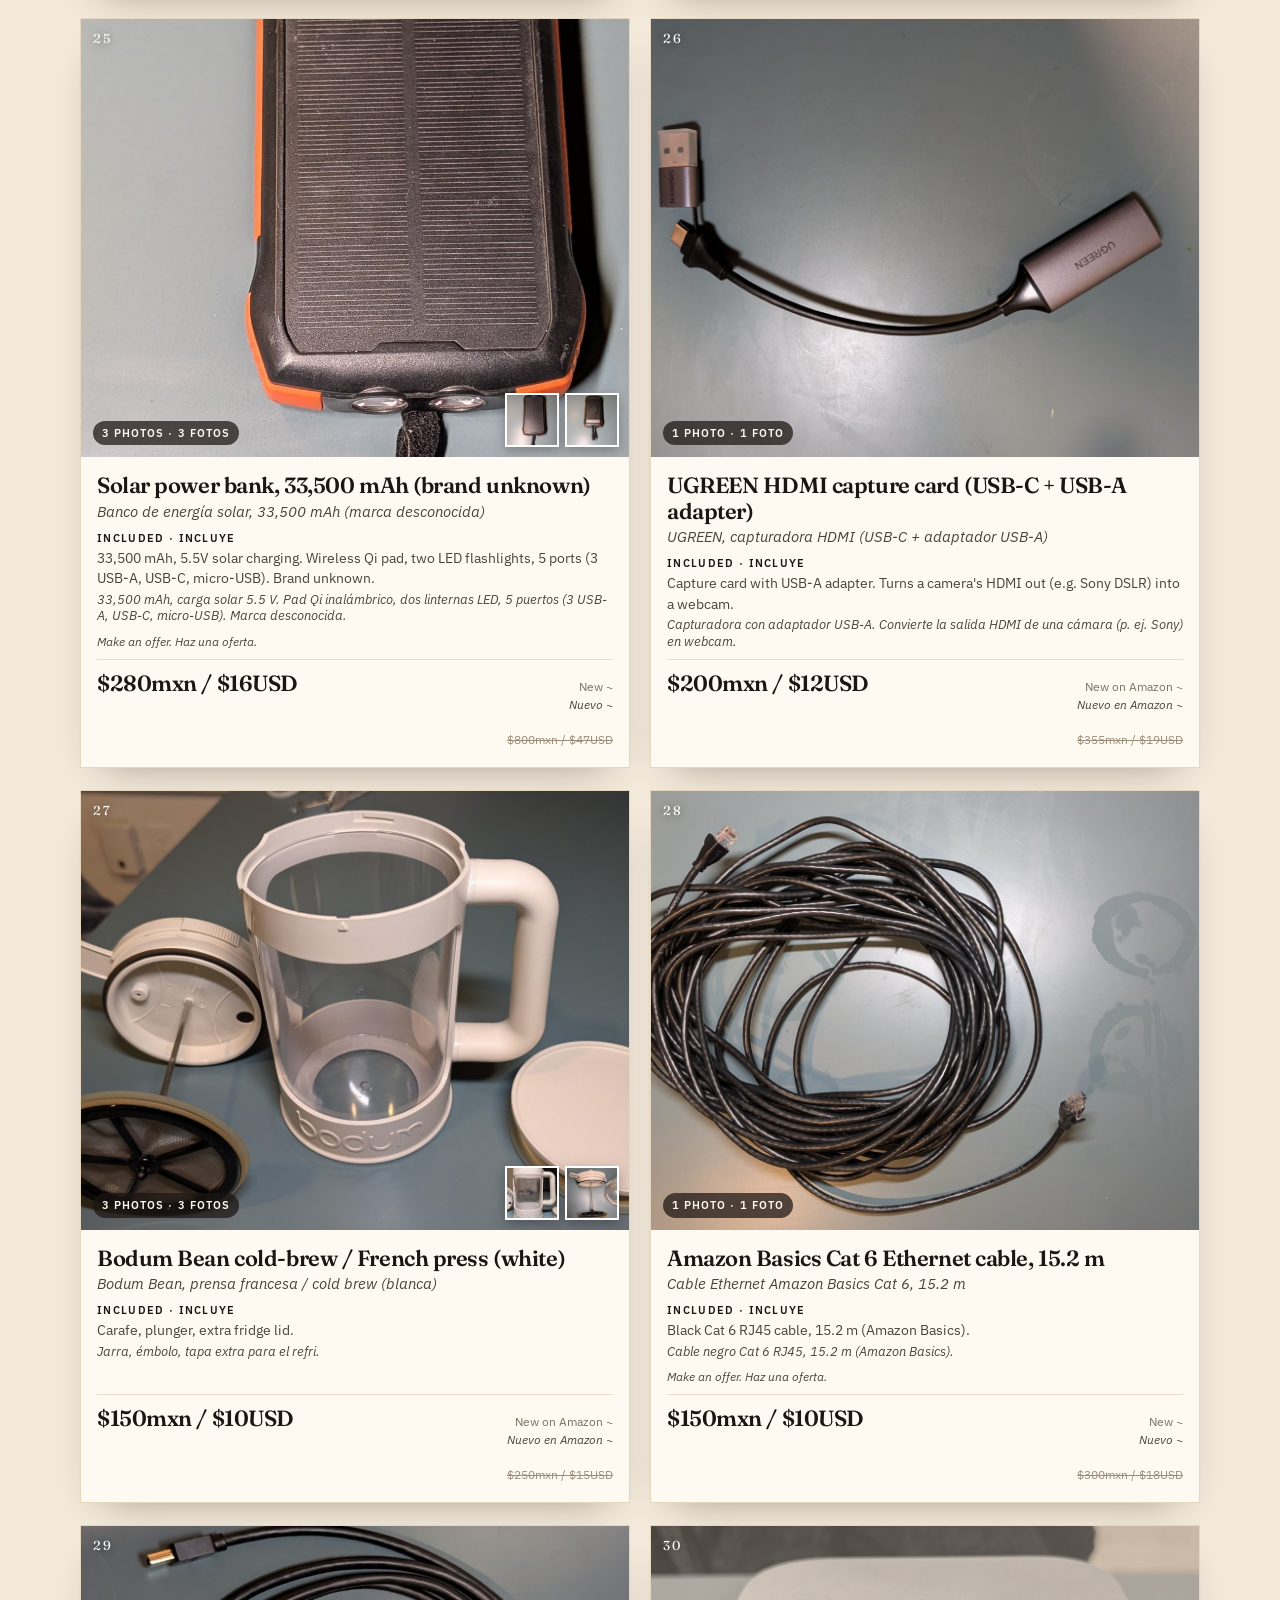
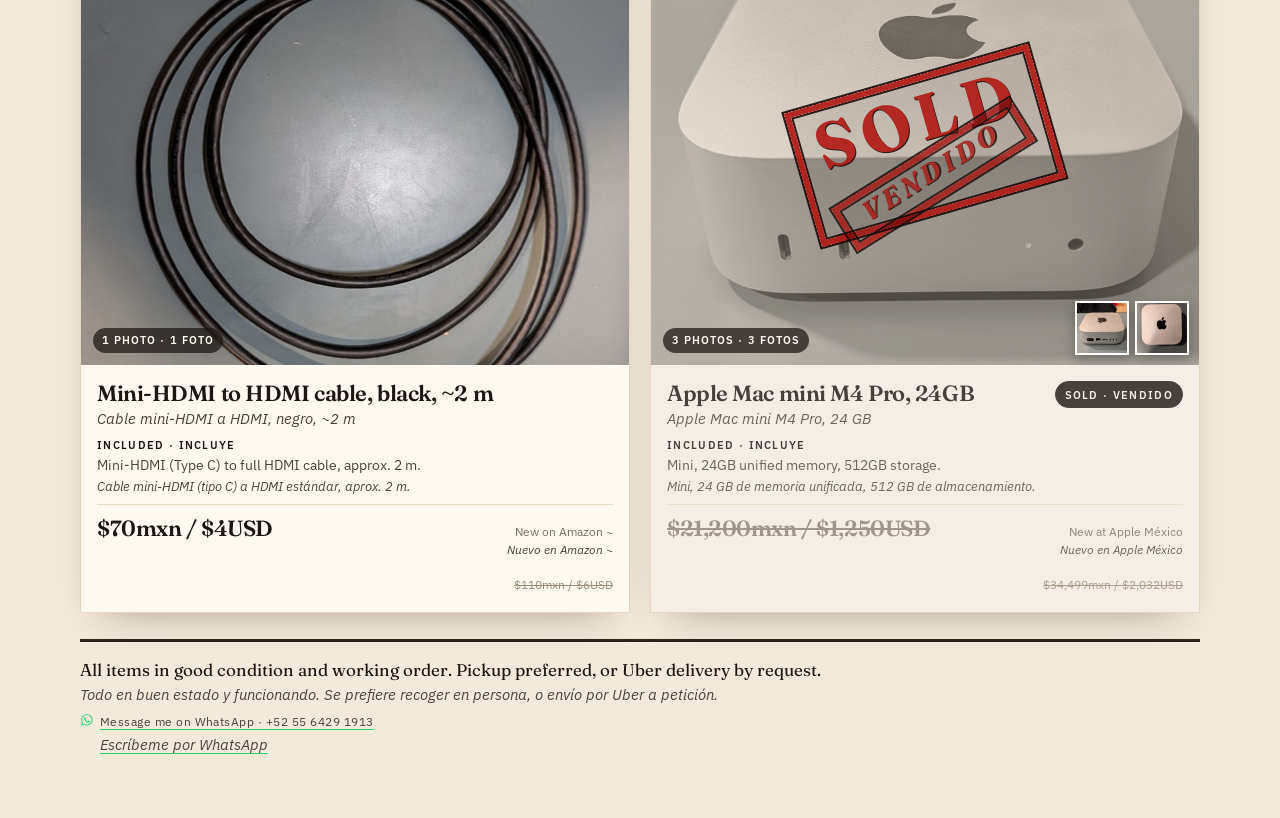
==== commit 6fd4adcc: "Correct sale-card models for gate, softbox, stands, controllers, and backpack Name the Regalo Easy S" ====
--- a/index.html
+++ b/index.html
@@ -555,10 +555,10 @@
           </div>
         </div>
       </article>
-      <article class="card" data-id="regalo-gate" data-price-mxn="470" data-title-en="Regalo walk-through baby/pet gate with extension" data-title-es="Regalo, reja para bebé/mascota con puerta y extensión" data-photos="[&quot;photos/regalo-gate-1.jpg&quot;, &quot;photos/regalo-gate-2.jpg&quot;, &quot;photos/regalo-gate-3.jpg&quot;]">
-        <div class="photo">
-          <span class="idx">00</span>
-          <img class="hero" src="photos/regalo-gate-1.jpg" data-photo="photos/regalo-gate-1.jpg" tabindex="0" role="button" alt="Regalo gate with extension and hardware / Reja Regalo con extensión y herrajes">
+      <article class="card" data-id="regalo-gate" data-price-mxn="470" data-title-en="Regalo Easy Step 52 Inch Extra Wide, Platinum, walk-through baby/pet gate" data-title-es="Regalo Easy Step 52 Inch Extra Wide, Platinum, reja para bebé/mascota con puerta" data-photos="[&quot;photos/regalo-gate-1.jpg&quot;, &quot;photos/regalo-gate-2.jpg&quot;, &quot;photos/regalo-gate-3.jpg&quot;]">
+        <div class="photo">
+          <span class="idx">00</span>
+          <img class="hero" src="photos/regalo-gate-1.jpg" data-photo="photos/regalo-gate-1.jpg" tabindex="0" role="button" alt="Regalo Easy Step 52 in Extra Wide gate, Platinum, with extension and hardware / Reja Regalo Easy Step Extra Ancha 52 in, Platinum, con extensión y herrajes">
           <div class="thumbs">
             <button type="button" aria-label="Photo 2 / Foto 2" data-photo="photos/regalo-gate-2.jpg">
               <img src="photos/regalo-gate-2.jpg" alt="">
@@ -571,9 +571,9 @@
         </div>
         <div class="body">
           <div class="toprow">
-            <h2>Regalo walk-through baby/pet gate with extension<span class="es" lang="es">Regalo, reja para bebé/mascota con puerta y extensión</span></h2>
-          </div>
-          <p class="inc"><strong>Included · Incluye</strong> Gray metal gate with walk-through door, wide extension panel and pressure-mount kit. Approx. fits openings up to ~1.2 m with the extension.<span class="es" lang="es">Reja metálica gris con puerta, panel de extensión ancho y kit de montaje a presión. Aprox. para espacios de hasta ~1.2 m con la extensión.</span></p>
+            <h2>Regalo Easy Step 52 Inch Extra Wide, Platinum, walk-through baby/pet gate<span class="es" lang="es">Regalo Easy Step 52 Inch Extra Wide, Platinum, reja para bebé/mascota con puerta</span></h2>
+          </div>
+          <p class="inc"><strong>Included · Incluye</strong> Gray metal walk-through gate with door, wide extension panel and pressure-mount kit. Extra-wide fit: 52 in / 132 cm.<span class="es" lang="es">Reja metálica gris con puerta, panel de extensión ancho y kit de montaje a presión. Extra ancha: 52 in / 132 cm.</span></p>
           <div class="price-row">
             <div class="ask">$470mxn / $28USD</div>
             <div class="compare">New on Amazon ~<span class="es" lang="es">Nuevo en Amazon ~</span><br><s>$935mxn / $50USD</s></div>
@@ -617,10 +617,10 @@
           </div>
         </div>
       </article>
-      <article class="card" data-id="neewer-softbox" data-price-mxn="900" data-title-en="Neewer octagonal softbox with honeycomb grid, approx. 90 cm" data-title-es="Neewer, softbox octagonal con rejilla de panal, aprox. 90 cm" data-photos="[&quot;photos/neewer-softbox-1.jpg&quot;, &quot;photos/neewer-softbox-2.jpg&quot;, &quot;photos/neewer-softbox-3.jpg&quot;, &quot;photos/neewer-softbox-4.jpg&quot;]">
-        <div class="photo">
-          <span class="idx">00</span>
-          <img class="hero" src="photos/neewer-softbox-1.jpg" data-photo="photos/neewer-softbox-1.jpg" tabindex="0" role="button" alt="Neewer octagonal softbox with grid / Softbox octagonal Neewer con rejilla">
+      <article class="card" data-id="neewer-softbox" data-price-mxn="900" data-title-en="Neewer 35.4 in / 90 cm quick-release parabolic octagonal softbox" data-title-es="Neewer, softbox octagonal parabólico de liberación rápida, 35.4 in / 90 cm" data-photos="[&quot;photos/neewer-softbox-1.jpg&quot;, &quot;photos/neewer-softbox-2.jpg&quot;, &quot;photos/neewer-softbox-3.jpg&quot;, &quot;photos/neewer-softbox-4.jpg&quot;]">
+        <div class="photo">
+          <span class="idx">00</span>
+          <img class="hero" src="photos/neewer-softbox-1.jpg" data-photo="photos/neewer-softbox-1.jpg" tabindex="0" role="button" alt="Neewer 35.4 in / 90 cm parabolic octagonal softbox with honeycomb grid / Softbox octagonal parabólico Neewer de 35.4 in / 90 cm con rejilla de panal">
           <div class="thumbs">
             <button type="button" aria-label="Photo 2 / Foto 2" data-photo="photos/neewer-softbox-2.jpg">
               <img src="photos/neewer-softbox-2.jpg" alt="">
@@ -636,9 +636,9 @@
         </div>
         <div class="body">
           <div class="toprow">
-            <h2>Neewer octagonal softbox with honeycomb grid, approx. 90 cm<span class="es" lang="es">Neewer, softbox octagonal con rejilla de panal, aprox. 90 cm</span></h2>
-          </div>
-          <p class="inc"><strong>Included · Incluye</strong> Quick-open octagonal softbox (approx. 90 cm, est.), diffuser and honeycomb grid. Bowens mount.<span class="es" lang="es">Softbox octagonal de apertura rápida (aprox. 90 cm, est.), difusor y rejilla de panal. Montura Bowens.</span></p>
+            <h2>Neewer 35.4 in / 90 cm quick-release parabolic octagonal softbox<span class="es" lang="es">Neewer, softbox octagonal parabólico de liberación rápida, 35.4 in / 90 cm</span></h2>
+          </div>
+          <p class="inc"><strong>Included · Incluye</strong> Quick-release parabolic octagonal softbox, 35.4 in / 90 cm, with diffuser and honeycomb grid. Bowens mount.<span class="es" lang="es">Softbox octagonal parabólico de liberación rápida, 35.4 in / 90 cm, con difusor y rejilla de panal. Montura Bowens.</span></p>
           <div class="price-row">
             <div class="ask">$900mxn / $53USD</div>
             <div class="compare">New on Amazon ~<span class="es" lang="es">Nuevo en Amazon ~</span><br><s>$1,800mxn / $96USD</s></div>
@@ -670,29 +670,29 @@
           </div>
         </div>
       </article>
-      <article class="card" data-id="8bitdo-x2" data-price-mxn="650" data-title-en="8BitDo Ultimate C wired Xbox controllers ×2 (orange + gray)" data-title-es="8BitDo Ultimate C, 2 controles alámbricos para Xbox (naranja + gris)" data-photos="[&quot;photos/8bitdo-x2-1.jpg&quot;]">
-        <div class="photo">
-          <span class="idx">00</span>
-          <img class="hero" src="photos/8bitdo-x2-1.jpg" data-photo="photos/8bitdo-x2-1.jpg" tabindex="0" role="button" alt="Two 8BitDo wired controllers / Dos controles alámbricos 8BitDo">
-          <div class="thumbs">
-          </div>
-          <div class="stamp" aria-hidden="true"><span>SOLD<span class="es" lang="es">VENDIDO</span></span></div>
-        </div>
-        <div class="body">
-          <div class="toprow">
-            <h2>8BitDo Ultimate C wired Xbox controllers ×2 (orange + gray)<span class="es" lang="es">8BitDo Ultimate C, 2 controles alámbricos para Xbox (naranja + gris)</span></h2>
-          </div>
-          <p class="inc"><strong>Included · Incluye</strong> Two wired controllers with USB cables, Hall Effect sticks. Pair price; 330 MXN / $19 each.<span class="es" lang="es">Dos controles alámbricos con cable USB, sticks Hall Effect. Precio por el par; 330 MXN / $19 cada uno.</span></p>
+      <article class="card" data-id="8bitdo-x2" data-price-mxn="650" data-title-en="8BitDo Ultimate C Wired Controller for Xbox ×2 (orange + gray)" data-title-es="8BitDo Ultimate C, 2 controles alámbricos para Xbox (naranja + gris)" data-photos="[&quot;photos/8bitdo-x2-1.jpg&quot;]">
+        <div class="photo">
+          <span class="idx">00</span>
+          <img class="hero" src="photos/8bitdo-x2-1.jpg" data-photo="photos/8bitdo-x2-1.jpg" tabindex="0" role="button" alt="Two 8BitDo Ultimate C Wired Controllers for Xbox, orange and gray / Dos controles 8BitDo Ultimate C alámbricos para Xbox, naranja y gris">
+          <div class="thumbs">
+          </div>
+          <div class="stamp" aria-hidden="true"><span>SOLD<span class="es" lang="es">VENDIDO</span></span></div>
+        </div>
+        <div class="body">
+          <div class="toprow">
+            <h2>8BitDo Ultimate C Wired Controller for Xbox ×2 (orange + gray)<span class="es" lang="es">8BitDo Ultimate C, 2 controles alámbricos para Xbox (naranja + gris)</span></h2>
+          </div>
+          <p class="inc"><strong>Included · Incluye</strong> Two wired controllers (orange + gray) with USB cables and Hall Effect joysticks. Xbox Series X/S, Xbox One, and Windows. Pair price; 330 MXN / $19 each.<span class="es" lang="es">Dos controles alámbricos (naranja + gris) con cable USB y joysticks Hall Effect. Xbox Series X/S, Xbox One y Windows. Precio por el par; 330 MXN / $19 cada uno.</span></p>
           <div class="price-row">
             <div class="ask">$650mxn / $38USD</div>
             <div class="compare">New on Amazon ~ (pair)<span class="es" lang="es">Nuevo en Amazon ~ (par)</span><br><s>$1,308mxn / $70USD</s></div>
           </div>
         </div>
       </article>
-      <article class="card" data-id="ogio-aquatech" data-price-mxn="350" data-title-en="OGIO Aquatech waterproof roll-top backpack, approx. 20 L" data-title-es="OGIO Aquatech, mochila impermeable enrollable, aprox. 20 L" data-photos="[&quot;photos/ogio-aquatech-1.jpg&quot;, &quot;photos/ogio-aquatech-2.jpg&quot;, &quot;photos/ogio-aquatech-3.jpg&quot;]">
-        <div class="photo">
-          <span class="idx">00</span>
-          <img class="hero" src="photos/ogio-aquatech-1.jpg" data-photo="photos/ogio-aquatech-1.jpg" tabindex="0" role="button" alt="OGIO Aquatech backpack, back panel / Mochila OGIO Aquatech, espalda">
+      <article class="card" data-id="ogio-aquatech" data-price-mxn="350" data-title-en="OGIO Aquatech waterproof roll-top backpack, 20 L" data-title-es="OGIO Aquatech, mochila impermeable enrollable, 20 L" data-photos="[&quot;photos/ogio-aquatech-1.jpg&quot;, &quot;photos/ogio-aquatech-2.jpg&quot;, &quot;photos/ogio-aquatech-3.jpg&quot;]">
+        <div class="photo">
+          <span class="idx">00</span>
+          <img class="hero" src="photos/ogio-aquatech-1.jpg" data-photo="photos/ogio-aquatech-1.jpg" tabindex="0" role="button" alt="OGIO Aquatech 20 L backpack, back panel / Mochila OGIO Aquatech de 20 L, espalda">
           <div class="thumbs">
             <button type="button" aria-label="Photo 2 / Foto 2" data-photo="photos/ogio-aquatech-2.jpg">
               <img src="photos/ogio-aquatech-2.jpg" alt="">
@@ -705,19 +705,19 @@
         </div>
         <div class="body">
           <div class="toprow">
-            <h2>OGIO Aquatech waterproof roll-top backpack, approx. 20 L<span class="es" lang="es">OGIO Aquatech, mochila impermeable enrollable, aprox. 20 L</span></h2>
-          </div>
-          <p class="inc"><strong>Included · Incluye</strong> Roll-top waterproof backpack, Air Flow back panel, removable lime liner with laptop sleeve and organizer pockets.<span class="es" lang="es">Mochila impermeable con cierre enrollable, espalda Air Flow, forro verde lima removible con funda para laptop y bolsillos.</span></p>
+            <h2>OGIO Aquatech waterproof roll-top backpack, 20 L<span class="es" lang="es">OGIO Aquatech, mochila impermeable enrollable, 20 L</span></h2>
+          </div>
+          <p class="inc"><strong>Included · Incluye</strong> 20 L roll-top waterproof backpack, Air Flow back panel, removable lime liner with laptop sleeve and organizer pockets.<span class="es" lang="es">Mochila impermeable de 20 L con cierre enrollable, espalda Air Flow, forro verde lima removible con funda para laptop y bolsillos.</span></p>
           <div class="price-row">
             <div class="ask">$350mxn / $20USD</div>
             <div class="compare">New on Amazon ~<span class="es" lang="es">Nuevo en Amazon ~</span><br><s>$680mxn / $40USD</s></div>
           </div>
         </div>
       </article>
-      <article class="card" data-id="light-stands-x3" data-price-mxn="400" data-title-en="Light stands ×3, black, folding tripod base" data-title-es="3 tripiés de iluminación, negros, base plegable" data-photos="[&quot;photos/light-stands-x3-1.jpg&quot;, &quot;photos/light-stands-x3-2.jpg&quot;, &quot;photos/light-stands-x3-3.jpg&quot;, &quot;photos/light-stands-x3-4.jpg&quot;, &quot;photos/light-stands-x3-5.jpg&quot;]">
-        <div class="photo">
-          <span class="idx">00</span>
-          <img class="hero" src="photos/light-stands-x3-1.jpg" data-photo="photos/light-stands-x3-1.jpg" tabindex="0" role="button" alt="Three black light stands / Tres tripiés negros">
+      <article class="card" data-id="light-stands-x3" data-price-mxn="400" data-title-en="Light stands ×3, black aluminum, folding, about 2 m" data-title-es="3 tripiés de iluminación, aluminio negro, plegables, unos 2 m" data-photos="[&quot;photos/light-stands-x3-1.jpg&quot;, &quot;photos/light-stands-x3-2.jpg&quot;, &quot;photos/light-stands-x3-3.jpg&quot;, &quot;photos/light-stands-x3-4.jpg&quot;, &quot;photos/light-stands-x3-5.jpg&quot;]">
+        <div class="photo">
+          <span class="idx">00</span>
+          <img class="hero" src="photos/light-stands-x3-1.jpg" data-photo="photos/light-stands-x3-1.jpg" tabindex="0" role="button" alt="Three black aluminum folding light stands / Tres tripiés de iluminación plegables de aluminio negro">
           <div class="thumbs">
             <button type="button" aria-label="Photo 2 / Foto 2" data-photo="photos/light-stands-x3-2.jpg">
               <img src="photos/light-stands-x3-2.jpg" alt="">
@@ -736,9 +736,9 @@
         </div>
         <div class="body">
           <div class="toprow">
-            <h2>Light stands ×3, black, folding tripod base<span class="es" lang="es">3 tripiés de iluminación, negros, base plegable</span></h2>
-          </div>
-          <p class="inc"><strong>Included · Incluye</strong> Three stands in three different heights, stud tops and wing-knob locks.<span class="es" lang="es">Tres tripiés de tres alturas distintas, espiga superior y perillas de ajuste.</span></p>
+            <h2>Light stands ×3, black aluminum, folding, about 2 m<span class="es" lang="es">3 tripiés de iluminación, aluminio negro, plegables, unos 2 m</span></h2>
+          </div>
+          <p class="inc"><strong>Included · Incluye</strong> Three black folding aluminum light stands, about 2 m max height. Two match the SH/SHENGHUI style from a 2Set 20×28 softbox lighting kit. Softboxes and bulbs from that kit are not included. Stands only. Third stand is an unknown brand, roughly the same height.<span class="es" lang="es">Tres tripiés de iluminación plegables de aluminio negro, altura máxima de unos 2 m. Dos corresponden al estilo SH/SHENGHUI de un kit de softbox 2Set 20×28. Los softboxes y las bombillas de ese kit no están incluidos. Solo los tripiés. El tercero es de marca desconocida, de altura similar.</span></p>
           <div class="price-row">
             <div class="ask">$400mxn / $24USD</div>
             <div class="compare">New on Amazon ~<span class="es" lang="es">Nuevo en Amazon ~</span><br><s>$770mxn / $45USD</s></div>
